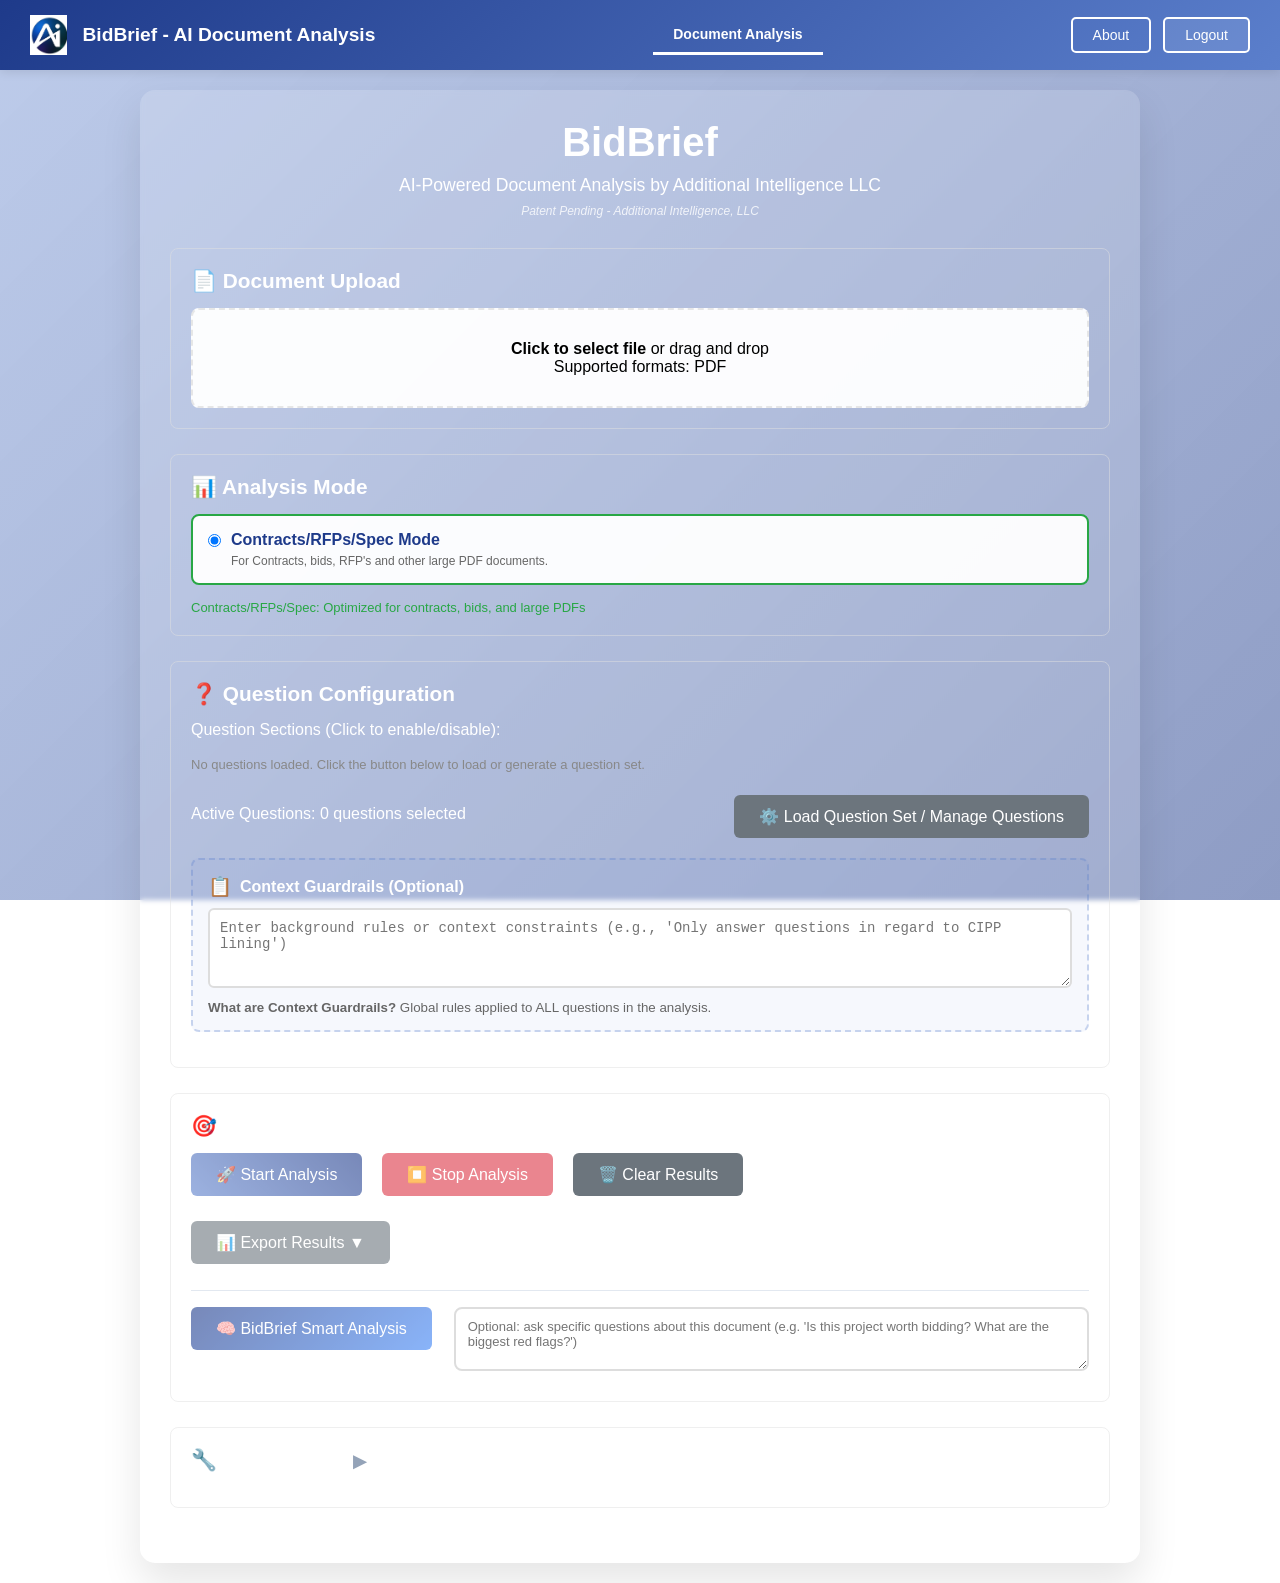
==== index.html @ d7977edf "fix: uniform question hub for all users + UX label fixes index.html:   - openQuestionSetHub(): remov" ====
<!DOCTYPE html>
<html lang="en">
<head>
    <meta charset="UTF-8">
    <meta name="viewport" content="width=device-width, initial-scale=1.0">
    <title>BidBrief - AI Document Analysis</title>
    <link rel="icon" type="image/png" href="/pics/AILLCfavicon.png">
    <script src="https://cdn.sheetjs.com/xlsx-0.20.1/package/dist/xlsx.full.min.js"></script>
    <style>
        * {
            margin: 0;
            padding: 0;
            box-sizing: border-box;
        }

        body {
            font-family: 'Segoe UI', Tahoma, Geneva, Verdana, sans-serif;
            min-height: 100vh;
            padding: 0;
            position: relative;
        }

        body::before {
            content: '';
            position: fixed;
            top: 0;
            left: 0;
            width: 100%;
            height: 100%;
            background-image: url('/pics/AILLCLogo.png');
            background-size: cover;
            background-position: center center;
            background-repeat: no-repeat;
            background-attachment: fixed;
            filter: brightness(0.75);
            z-index: -2;
        }

        body::after {
            content: '';
            position: fixed;
            top: 0;
            left: 0;
            width: 100%;
            height: 100%;
            background: linear-gradient(135deg, rgba(91, 127, 204, 0.4) 0%, rgba(30, 58, 138, 0.5) 100%);
            z-index: -1;
        }

        .container {
            background: rgba(255, 255, 255, 0.15);
            backdrop-filter: blur(2.5px);
            border-radius: 15px;
            box-shadow: 0 20px 40px rgba(0,0,0,0.1);
            padding: 30px;
            max-width: 1000px;
            width: calc(100% - 40px);
            min-height: 600px;
            margin: 20px auto;
        }

        .header {
            text-align: center;
            margin-bottom: 30px;
        }

        .header h1 {
            color: #ffffff;
            font-size: 2.5em;
            margin-bottom: 10px;
        }

        .header p {
            color: #ffffff;
            font-size: 1.1em;
        }

        .section {
            margin-bottom: 25px;
            padding: 20px;
            border: 1px solid rgba(224, 224, 224, 0.5);
            border-radius: 8px;
            background: transparent;
        }

        .section h3 {
            color: #ffffff;
            margin-bottom: 15px;
            font-size: 1.3em;
        }

        .form-group {
            margin-bottom: 15px;
        }

        label {
            display: block;
            margin-bottom: 5px;
            color: #ffffff;
            font-weight: 500;
        }

        input[type="text"], input[type="file"], textarea {
            width: 100%;
            padding: 12px;
            border: 2px solid #ddd;
            border-radius: 6px;
            font-size: 14px;
            transition: border-color 0.3s;
        }

        input[type="text"]:focus, textarea:focus {
            outline: none;
            border-color: #5B7FCC;
        }

        .file-upload {
            border: 2px dashed rgba(221, 221, 221, 0.7);
            border-radius: 8px;
            padding: 30px;
            text-align: center;
            cursor: pointer;
            transition: all 0.3s;
            background: rgba(255, 255, 255, 0.95);
            backdrop-filter: blur(5px);
        }

        .file-upload:hover {
            border-color: #5B7FCC;
            background: rgba(248, 249, 255, 0.95);
        }

        .btn {
            background: linear-gradient(45deg, #5B7FCC, #1E3A8A);
            color: white;
            border: none;
            padding: 12px 25px;
            border-radius: 6px;
            cursor: pointer;
            font-size: 16px;
            font-weight: 500;
            transition: all 0.3s;
            margin-right: 10px;
            margin-bottom: 10px;
        }

        .btn:hover {
            transform: translateY(-2px);
            box-shadow: 0 5px 15px rgba(102, 126, 234, 0.4);
        }

        .btn:disabled {
            opacity: 0.6;
            cursor: not-allowed;
            transform: none;
        }

        .btn-secondary {
            background: #6c757d;
        }

        .hub-option-btn {
            display: flex;
            align-items: flex-start;
            gap: 16px;
            width: 100%;
            background: rgba(255,255,255,0.95);
            border: 2px solid #e2e8f0;
            border-radius: 10px;
            padding: 18px 20px;
            cursor: pointer;
            text-align: left;
            transition: border-color 0.2s, box-shadow 0.2s;
        }
        .hub-option-btn:hover {
            border-color: #5B7FCC;
            box-shadow: 0 2px 8px rgba(91,127,204,0.2);
        }
        .hub-option-btn strong {
            display: block;
            font-size: 16px;
            color: #1E3A8A;
            margin-bottom: 4px;
        }
        .hub-option-btn p {
            margin: 0;
            font-size: 13px;
            color: #666;
        }

        .btn-danger {
            background: #dc3545;
        }

        .progress-container {
            margin-top: 20px;
            display: none;
        }

        .progress-bar {
            width: 100%;
            height: 20px;
            background: #e0e0e0;
            border-radius: 10px;
            overflow: hidden;
        }

        .progress-fill {
            height: 100%;
            background: linear-gradient(45deg, #5B7FCC, #1E3A8A);
            width: 0%;
            transition: width 0.3s;
        }

        .progress-text {
            text-align: center;
            margin-top: 10px;
            color: #ffffff;
        }

        .log-container {
            margin-top: 20px;
            max-height: 400px;
            overflow-y: auto;
            background: #f8f9fa;
            border: 1px solid #dee2e6;
            border-radius: 6px;
            padding: 15px;
            font-family: 'Courier New', monospace;
            font-size: 12px;
            display: none;
        }

        .log-entry {
            margin-bottom: 5px;
            padding: 2px 0;
            white-space: pre-wrap;
        }

        .log-info { color: #17a2b8; }
        .log-success { color: #28a745; }
        .log-warning { color: #ffc107; }
        .log-error { color: #dc3545; }

        .results-section {
            display: none;
            margin-top: 20px;
        }

        .question-sections {
            display: grid;
            grid-template-columns: repeat(auto-fit, minmax(300px, 1fr));
            gap: 10px;
            margin-top: 10px;
        }

        .question-section {
            border: 1px solid rgba(221, 221, 221, 0.6);
            border-radius: 6px;
            padding: 15px;
            background: rgba(255, 255, 255, 0.9);
            backdrop-filter: blur(5px);
            cursor: pointer;
            transition: all 0.3s;
        }

        .question-section:hover {
            border-color: #5B7FCC;
            background: rgba(255, 255, 255, 0.95);
        }

        .question-section.enabled {
            border-color: #28a745;
            background: rgba(248, 255, 248, 0.9);
        }

        .question-section.disabled {
            border-color: #dc3545;
            background: rgba(255, 248, 248, 0.9);
            opacity: 0.7;
        }

        .section-header {
            font-weight: bold;
            margin-bottom: 8px;
            display: flex;
            justify-content: space-between;
            align-items: center;
        }

        .section-count {
            font-size: 12px;
            color: #666;
            background: #f0f0f0;
            padding: 2px 8px;
            border-radius: 12px;
        }

        .mpt-navbar {
            background: linear-gradient(135deg, #1E3A8A, #5B7FCC);
            padding: 15px 30px;
            display: flex;
            align-items: center;
            justify-content: space-between;
            box-shadow: 0 2px 10px rgba(0, 0, 0, 0.1);
            position: sticky;
            top: 0;
            z-index: 1000;
            margin-bottom: 0;
        }

        .mpt-navbar .logo-container {
            display: flex;
            align-items: center;
            gap: 15px;
        }

        .mpt-navbar img {
            height: 40px;
            width: auto;
        }

        .mpt-navbar .app-title {
            color: white;
            font-size: 1.2rem;
            font-weight: 600;
        }

        .mpt-navbar .nav-buttons {
            display: flex;
            align-items: center;
            gap: 12px;
        }

        .mpt-navbar .nav-link {
            color: white;
            text-decoration: none;
            padding: 8px 20px;
            border: 2px solid white;
            border-radius: 5px;
            transition: all 0.3s;
            font-weight: 500;
            font-size: 14px;
        }

        .mpt-navbar .nav-link:hover {
            background-color: white;
            color: #1E3A8A;
        }

        .mpt-navbar .logout-link {
            background: rgba(255,255,255,0.1);
        }

        /* About Modal */
        .about-modal {
            display: none;
            position: fixed;
            z-index: 2000;
            left: 0;
            top: 0;
            width: 100%;
            height: 100%;
            background-color: rgba(0, 0, 0, 0.7);
            justify-content: center;
            align-items: center;
        }

        .about-modal-content {
            background: white;
            padding: 40px;
            border-radius: 15px;
            max-width: 600px;
            width: 90%;
            text-align: center;
            box-shadow: 0 20px 60px rgba(0,0,0,0.3);
        }

        .about-modal-content h2 {
            color: #1E3A8A;
            margin-bottom: 20px;
        }

        .about-modal-content p {
            color: #374151;
            line-height: 1.7;
            margin-bottom: 15px;
            font-size: 14px;
        }

        .about-modal-content .patent-info {
            font-size: 12px;
            color: #6b7280;
            margin: 20px 0;
            padding: 15px;
            background: #f3f4f6;
            border-radius: 8px;
            line-height: 1.6;
        }

        .about-modal-content a {
            color: #5B7FCC;
            text-decoration: none;
        }

        .about-modal-content a:hover {
            text-decoration: underline;
        }

        .about-modal-content .close-about {
            background: linear-gradient(135deg, #1E3A8A 0%, #5B7FCC 100%);
            color: white;
            border: none;
            padding: 12px 30px;
            border-radius: 8px;
            font-size: 14px;
            font-weight: 600;
            cursor: pointer;
            margin-top: 15px;
        }

        .about-modal-content .close-about:hover {
            transform: translateY(-2px);
            box-shadow: 0 5px 15px rgba(30, 58, 138, 0.3);
        }

        /* Main Navigation Tabs */
        .main-tabs {
            display: flex;
            gap: 0;
            margin-left: 30px;
        }
        .main-tab-btn {
            background: transparent;
            border: none;
            color: rgba(255,255,255,0.7);
            padding: 10px 20px;
            font-size: 14px;
            font-weight: 600;
            cursor: pointer;
            border-bottom: 3px solid transparent;
            transition: all 0.3s;
        }
        .main-tab-btn:hover {
            color: white;
            background: rgba(255,255,255,0.1);
        }
        .main-tab-btn.active {
            color: white;
            border-bottom-color: white;
        }
        .main-tab-content {
            display: none;
        }
        .main-tab-content.active {
            display: block;
        }

        /* CityScraper Styles */
        .cityscraper-header { text-align: center; margin-bottom: 2rem; }
        .cityscraper-header h2 { margin-bottom: 0.5rem; color: #fff; }
        .cityscraper-header .subtitle { color: rgba(255,255,255,0.8); }
        .cityscraper-input-section {
            display: flex;
            gap: 1rem;
            align-items: flex-end;
            flex-wrap: wrap;
            margin-bottom: 1rem;
            background: rgba(255,255,255,0.95);
            padding: 20px;
            border-radius: 8px;
        }
        .municipality-input, .table-mode-selector { flex: 1; min-width: 200px; }
        .municipality-input label, .table-mode-selector label { color: #1E3A8A; font-weight: 600; margin-bottom: 8px; }
        .municipality-input input, .table-mode-selector select {
            width: 100%;
            padding: 12px;
            border: 2px solid #ddd;
            border-radius: 6px;
            font-size: 14px;
        }
        .action-buttons { display: flex; gap: 10px; }
        .primary-btn {
            background: linear-gradient(45deg, #5B7FCC, #1E3A8A);
            color: white;
            border: none;
            padding: 12px 25px;
            border-radius: 6px;
            cursor: pointer;
            font-size: 16px;
            font-weight: 500;
        }
        .primary-btn:hover { transform: translateY(-2px); box-shadow: 0 5px 15px rgba(102, 126, 234, 0.4); }
        .primary-btn:disabled { opacity: 0.5; cursor: not-allowed; transform: none; }
        .danger-btn {
            background: linear-gradient(45deg, #dc2626, #991b1b);
            color: white;
            border: none;
            padding: 12px 25px;
            border-radius: 6px;
            cursor: pointer;
            font-size: 16px;
            font-weight: 500;
        }
        .danger-btn:disabled { opacity: 0.5; cursor: not-allowed; }
        .feedback { font-size: 12px; color: #666; margin-top: 5px; }
        .agent-activity-feed { margin-top: 1rem; }
        .agent-feed {
            max-height: 300px;
            overflow-y: auto;
            border: 1px solid #ddd;
            border-radius: 4px;
            padding: 0.5rem;
            background: white;
        }
        .agent-activity { display: flex; gap: 0.5rem; padding: 0.25rem; border-bottom: 1px solid #eee; font-size: 13px; }
        .agent-activity.completed { color: green; }
        .agent-activity.failed { color: red; }
        .agent-id { font-family: monospace; font-weight: bold; min-width: 50px; color: #1E3A8A; }
        .agent-name { color: #666; min-width: 100px; }
        .agent-status { flex: 1; }
        .debug-window { margin-top: 1rem; }
        .debug-window summary { cursor: pointer; color: #fff; font-weight: 600; padding: 10px; background: rgba(0,0,0,0.2); border-radius: 4px; }
        .debug-content {
            max-height: 200px;
            overflow-y: auto;
            font-family: monospace;
            font-size: 0.8rem;
            background: #1a1a2e;
            color: #0f0;
            padding: 0.5rem;
            border-radius: 0 0 4px 4px;
        }
        /* Live table styles */
        .pf-value { color: #333; }
        .pf-value.pending { color: #999; font-style: italic; }
        .pf-value.resolved { color: #1E3A8A; font-weight: 500; font-style: normal; }
        .live-row-pending td { color: #bbb; font-style: italic; }
        .live-row-found td { color: #333; font-style: normal; }
        .confidence-badge { display: inline-block; padding: 2px 8px; border-radius: 12px; font-size: 11px; font-weight: 600; text-transform: uppercase; }
        .confidence-high { background: #e8f5e9; color: #2e7d32; }
        .confidence-medium { background: #fff3e0; color: #ed6c02; }
        .confidence-low { background: #ffebee; color: #d32f2f; }
        .confidence-unknown { background: #f5f5f5; color: #999; }
        .progress-section {
            background: rgba(255,255,255,0.95);
            padding: 20px;
            border-radius: 8px;
            margin-bottom: 1rem;
        }
        .progress-section.hidden { display: none; }
        .progress-container { margin-bottom: 15px; }
        .progress-label { display: flex; justify-content: space-between; margin-bottom: 8px; color: #1E3A8A; font-weight: 600; }
        .progress-bar { height: 8px; background: #e5e7eb; border-radius: 4px; overflow: hidden; }
        .progress-fill { height: 100%; background: linear-gradient(45deg, #5B7FCC, #1E3A8A); transition: width 0.3s; }
        .results-section.hidden { display: none; }
        .results-section {
            background: rgba(255,255,255,0.95);
            padding: 20px;
            border-radius: 8px;
        }
        .results-tabs { display: flex; gap: 0.5rem; margin-bottom: 1rem; border-bottom: 2px solid #e5e7eb; padding-bottom: 0; }
        .results-tab {
            padding: 0.75rem 1.5rem;
            border: none;
            background: transparent;
            cursor: pointer;
            font-weight: 600;
            color: #6b7280;
            border-bottom: 3px solid transparent;
            margin-bottom: -2px;
        }
        .results-tab:hover { color: #1E3A8A; }
        .results-tab.active { color: #1E3A8A; border-bottom-color: #1E3A8A; }
        .results-content { display: none; }
        .results-content.active { display: block; }
        .analysis-actions { display: flex; gap: 0.5rem; margin-bottom: 1rem; flex-wrap: wrap; }
        .analysis-actions button {
            background: #f3f4f6;
            border: 1px solid #ddd;
            padding: 8px 16px;
            border-radius: 4px;
            cursor: pointer;
            font-size: 13px;
        }
        .analysis-actions button:hover { background: #e5e7eb; }
        .export-buttons { margin-top: 1rem; display: flex; gap: 0.5rem; padding-top: 1rem; border-top: 1px solid #eee; }
        .export-buttons button {
            background: linear-gradient(45deg, #5B7FCC, #1E3A8A);
            color: white;
            border: none;
            padding: 10px 20px;
            border-radius: 6px;
            cursor: pointer;
            font-weight: 500;
        }
        .export-buttons button:hover { transform: translateY(-1px); }
    </style>
</head>
<body>
    <nav class="mpt-navbar">
        <div class="logo-container">
            <img src="/pics/navbar.png" alt="BidBrief">
            <span class="app-title">BidBrief - AI Document Analysis</span>
        </div>
        <div class="main-tabs">
            <button class="main-tab-btn active" data-tab="analyzer" onclick="switchMainTab('analyzer')">Document Analysis</button>
            <button class="main-tab-btn" data-tab="cityscraper" id="cityscraperTabBtn" onclick="switchMainTab('cityscraper')" style="display: none;">CityScraper</button>
        </div>
        <div class="nav-buttons">
            <a href="#" class="nav-link" onclick="openAboutModal(); return false;">About</a>
            <a href="/auth/logout" class="nav-link logout-link">Logout</a>
        </div>
    </nav>

    <!-- Main Tab: Document Analysis -->
    <div id="analyzer-tab" class="main-tab-content active">
    <div class="container">
        <div class="header">
            <h1>BidBrief</h1>
            <p>AI-Powered Document Analysis by Additional Intelligence LLC</p>
            <p style="font-style: italic; font-size: 0.75em; color: rgba(255,255,255,0.8); margin-top: 8px;">Patent Pending - Additional Intelligence, LLC</p>
        </div>

        <!-- File Upload Section -->
        <div class="section">
            <h3>📄 Document Upload</h3>
            <div class="file-upload" id="fileUpload" onclick="document.getElementById('fileInput').click()">
                <input type="file" id="fileInput" style="display: none;" accept=".pdf">
                <p><strong>Click to select file</strong> or drag and drop</p>
                <p>Supported formats: PDF</p>
            </div>
            <div id="fileInfo" style="margin-top: 10px; display: none;">
                <p><strong>Selected file:</strong> <span id="fileName"></span></p>
                <p><strong>Size:</strong> <span id="fileSize"></span></p>
            </div>
        </div>

        <!-- Analysis Mode Selection (moved to top per user request) -->
        <div class="section">
            <h3>📊 Analysis Mode</h3>
            <div style="display: flex; gap: 15px; flex-wrap: wrap;">
                <label style="cursor: pointer; display: flex; align-items: flex-start; gap: 10px; padding: 15px; background: rgba(255,255,255,0.95); border-radius: 8px; border: 2px solid #28a745; flex: 1; min-width: 280px;" id="modeLabel_bid_spec">
                    <input type="radio" name="analysisMode" value="bid_spec" checked onchange="setAnalysisMode('bid_spec')" style="margin-top: 3px;">
                    <div>
                        <strong style="color: #1E3A8A;" id="bidSpecModeLabel">Contracts/RFPs/Spec Mode</strong>
                        <p style="color: #666; font-size: 12px; margin-top: 5px;" id="bidSpecModeDesc">For Contracts, bids, RFP's and other large PDF documents.</p>
                    </div>
                </label>
                <label style="cursor: pointer; display: flex; align-items: flex-start; gap: 10px; padding: 15px; background: rgba(255,255,255,0.95); border-radius: 8px; border: 2px solid #ddd; flex: 1; min-width: 280px; display: none;" id="modeLabel_bestprep">
                    <input type="radio" name="analysisMode" value="bestprep" onchange="setAnalysisMode('bestprep')" style="margin-top: 3px;">
                    <div>
                        <strong style="color: #1E3A8A;">BestPrep/TestPrep Mode <span style="background: #dc2626; color: white; font-size: 10px; padding: 2px 6px; border-radius: 4px; margin-left: 5px;">ADMIN</span></strong>
                        <p style="color: #666; font-size: 12px; margin-top: 5px;">Exhaustive answers, never discard info, with synthesis. Best for textbooks and study materials.</p>
                    </div>
                </label>
            </div>
            <p id="modeHint" style="margin-top: 10px; color: #28a745; font-size: 13px;">Contracts/RFPs/Spec: Optimized for contracts, bids, and large PDFs</p>
        </div>

        <!-- Question Configuration -->
        <div class="section">
            <h3>❓ Question Configuration</h3>
            <div class="form-group">
                <label>Question Sections (Click to enable/disable):</label>
                <div id="questionSections" class="question-sections"></div>
            </div>
            <div class="form-group" style="display: flex; justify-content: space-between; align-items: center;">
                <label>Active Questions: <span id="activeQuestionCount">0</span> questions selected</label>
                <button class="btn btn-secondary" id="questionSetBtn" onclick="openQuestionSetHub()" style="margin: 0;">⚙️ Load Question Set / Manage Questions</button>
            </div>

            <!-- Context Guardrails Input -->
            <div class="form-group" style="margin-top: 20px; padding: 15px; background: rgba(91, 127, 204, 0.05); border-radius: 8px; border: 2px dashed rgba(91, 127, 204, 0.3);">
                <label for="contextGuardrails" style="display: flex; align-items: center; gap: 8px; margin-bottom: 10px;">
                    <span style="font-size: 1.2em;">📋</span>
                    <strong>Context Guardrails (Optional)</strong>
                </label>
                <textarea
                    id="contextGuardrails"
                    placeholder="Enter background rules or context constraints (e.g., 'Only answer questions in regard to CIPP lining')"
                    style="width: 100%; min-height: 80px; padding: 10px; border: 2px solid #ddd; border-radius: 6px; font-size: 14px; resize: vertical;"
                ></textarea>
                <small style="color: #666; display: block; margin-top: 8px;">
                    <strong>What are Context Guardrails?</strong> Global rules applied to ALL questions in the analysis.
                </small>
            </div>
        </div>

        <!-- Advanced Analysis Options (Admin Only, Collapsed by Default) -->
        <div class="section" id="advancedOptionsSection" style="display: none;">
            <h3 onclick="toggleAdvancedOptions()" style="cursor: pointer; display: flex; align-items: center; justify-content: space-between;">
                <span>⚙️ Advanced Options <span id="adminBadge" style="background: #dc2626; color: white; font-size: 10px; padding: 2px 6px; border-radius: 4px; margin-left: 8px;">ADMIN</span></span>
                <span id="advancedToggleIcon" style="font-size: 1.2em; transition: transform 0.3s;">▶</span>
            </h3>
            <div id="advancedOptionsContent" style="display: none; background: rgba(255,255,255,0.95); padding: 15px; border-radius: 8px; border: 1px solid #ddd; margin-top: 10px;">
                <!-- Pipeline Mode Selection -->
                <div style="margin-bottom: 15px; padding-bottom: 15px; border-bottom: 1px solid #eee;">
                    <strong style="color: #1E3A8A; display: block; margin-bottom: 10px;">Analysis Pipeline Mode</strong>
                    <div style="display: flex; flex-direction: column; gap: 8px;">
                        <label style="cursor: pointer; display: flex; align-items: flex-start; gap: 10px; padding: 10px; background: #f0f4ff; border-radius: 6px; border: 2px solid #1E3A8A;">
                            <input type="radio" name="pipelineMode" value="classic" checked style="margin-top: 3px;">
                            <div>
                                <strong style="color: #1E3A8A;">Classic Mode (Recommended)</strong>
                                <p style="color: #666; font-size: 12px; margin: 3px 0 0 0;">
                                    Current exhaustive window-based processing. Analyzes all pages for all selected questions.
                                </p>
                            </div>
                        </label>
                        <label style="cursor: pointer; display: flex; align-items: flex-start; gap: 10px; padding: 10px; background: #f8fafc; border-radius: 6px; border: 1px solid #ddd;">
                            <input type="radio" name="pipelineMode" value="v2_pipeline" style="margin-top: 3px;">
                            <div>
                                <strong style="color: #1E3A8A;">v2 Multi-Pass Pipeline</strong>
                                <p style="color: #666; font-size: 12px; margin: 3px 0 0 0;">
                                    4-stage intelligent pipeline: Optimized Scan → Selective Exhaustive → Second Pass → Optional RAG.
                                    Better for large documents with clear structure (TOC, Index).
                                </p>
                            </div>
                        </label>
                    </div>
                </div>

                <!-- Optional Processing Passes -->
                <div style="display: flex; flex-direction: column; gap: 12px;">
                    <label style="cursor: pointer; display: flex; align-items: flex-start; gap: 10px;">
                        <input type="checkbox" id="recheckEmptyWindows" style="margin-top: 3px; width: 18px; height: 18px;">
                        <div>
                            <strong style="color: #1E3A8A;">Recheck Empty Windows</strong>
                            <p style="color: #666; font-size: 12px; margin: 5px 0 0 0;">
                                After first pass, retry extraction on any windows that found 0 answers.
                            </p>
                        </div>
                    </label>

                    <label style="cursor: pointer; display: flex; align-items: flex-start; gap: 10px;">
                        <input type="checkbox" id="enableSecondPass" style="margin-top: 3px; width: 18px; height: 18px;">
                        <div>
                            <strong style="color: #1E3A8A;">Enable Second Pass</strong>
                            <p style="color: #666; font-size: 12px; margin: 5px 0 0 0;">
                                After main analysis, retry questions with NO answers using enhanced creative prompts.
                            </p>
                        </div>
                    </label>

                    <label style="cursor: pointer; display: flex; align-items: flex-start; gap: 10px;">
                        <input type="checkbox" id="enableDeepRAG" style="margin-top: 3px; width: 18px; height: 18px;">

                        <div>
                            <strong style="color: #1E3A8A;">Enable Deep RAG (External Search)</strong>
                            <p style="color: #666; font-size: 12px; margin: 5px 0 0 0;">
                                Search external similar projects for remaining unanswered questions. Answers include disclaimers.
                            </p>
                        </div>
                    </label>
                </div>
            </div>
        </div>

        <!-- Analysis Controls -->
        <div class="section">
            <h3>🎯 Analysis Controls</h3>
            <div style="display: flex; flex-wrap: wrap; gap: 10px; margin-bottom: 15px;">
                <button class="btn" id="analyzeBtn" onclick="startAnalysis()" disabled>🚀 Start Analysis</button>
                <button class="btn btn-danger" id="stopBtn" onclick="stopAnalysis()" disabled>⏹️ Stop Analysis</button>
                <button class="btn btn-secondary" onclick="clearResults()">🗑️ Clear Results</button>
            </div>

            <div class="btn-group" style="display: inline-block; position: relative;">
                <button class="btn btn-secondary" onclick="showExportMenu()" id="exportBtn" disabled>📊 Export Results ▼</button>
                <div id="exportMenu" style="display: none; position: absolute; background: white; border: 2px solid #ddd; border-radius: 6px; box-shadow: 0 4px 12px rgba(0,0,0,0.15); z-index: 100; min-width: 280px; top: 100%; left: 0; margin-top: 5px;">
                    <button onclick="exportResults('excel-simple')" style="width: 100%; padding: 12px; border: none; background: white; text-align: left; cursor: pointer; border-bottom: 1px solid #eee;">✨ Excel Report Package</button>
                    <button onclick="exportResults('csv')" style="width: 100%; padding: 12px; border: none; background: white; text-align: left; cursor: pointer; border-bottom: 1px solid #eee;">📄 CSV (Simple)</button>
                    <button onclick="exportResults('html')" style="width: 100%; padding: 12px; border: none; background: white; text-align: left; cursor: pointer; border-bottom: 1px solid #eee;">🌐 HTML Report</button>
                    <button onclick="exportResults('json')" style="width: 100%; padding: 12px; border: none; background: white; text-align: left; cursor: pointer;">📋 JSON Data</button>
                </div>
            </div>

            <!-- Smart Analysis -->
            <div style="margin-top: 16px; border-top: 1px solid #e2e8f0; padding-top: 16px;">
                <div style="display: flex; align-items: flex-start; gap: 12px; flex-wrap: wrap;">
                    <button class="btn" id="smartAnalysisBtn" onclick="runSmartAnalysis()" disabled
                        style="background: linear-gradient(135deg, #1E3A8A 0%, #3B82F6 100%); white-space: nowrap; min-width: 200px;">
                        🧠 BidBrief Smart Analysis
                    </button>
                    <div style="flex: 1; min-width: 260px;">
                        <textarea id="smartAnalysisInput"
                            placeholder="Optional: ask specific questions about this document (e.g. 'Is this project worth bidding? What are the biggest red flags?')"
                            style="width: 100%; min-height: 64px; padding: 10px 12px; border: 2px solid #ddd; border-radius: 8px; font-size: 13px; resize: vertical; box-sizing: border-box; font-family: inherit; color: #222;"
                        ></textarea>
                    </div>
                </div>
                <div id="smartAnalysisStatus" style="margin-top: 6px; font-size: 13px; color: #666;"></div>
            </div>
        </div>

        <!-- Progress Section -->
        <div class="progress-container" id="progressContainer">
            <div class="progress-bar">
                <div class="progress-fill" id="progressFill"></div>
            </div>
            <div class="progress-text" id="progressText">Ready</div>
        </div>

        <!-- Smart Analysis Output -->
        <div id="smartAnalysisOutput" style="display: none; margin-top: 12px;"></div>

        <!-- Debug Tools (Collapsed by Default) -->
        <div class="section debug-section">
            <h3 class="debug-toggle" onclick="toggleDebugTools()" style="cursor: pointer; user-select: none;">
                🔧 Debug Tools <span id="debugToggleIcon" style="font-size: 0.8em; color: #94a3b8;">▶</span>
            </h3>
            <div id="debugToolsContent" style="display: none;">
                <div class="log-container" id="logContainer" style="display: block;">
                    <h4 style="color: #64748b; margin-bottom: 10px; font-size: 1em;">📋 Activity Log</h4>
                    <div id="logContent"></div>
                </div>
            </div>
        </div>

        <!-- Live Results Section -->
        <div class="results-section" id="resultsSection">
            <h3>📋 Live Analysis Summary</h3>
            <div id="liveResults" style="background: white; padding: 20px; border-radius: 8px; margin-bottom: 20px; display: none;">
                <h4 style="color: #1E3A8A; margin-bottom: 15px;">Running Analysis Summary</h4>
                <div id="liveResultsContent"></div>
            </div>
            <div id="resultsContent"></div>
        </div>
    </div>
    </div><!-- End analyzer-tab -->

    <!-- Main Tab: CityScraper (Admin Only) -->
    <div id="cityscraper-tab" class="main-tab-content" style="display: none;">
        <div class="container">
            <!-- Header -->
            <div class="cityscraper-header">
                <h2>CityScraper - Municipal Research</h2>
                <p class="subtitle">AI-powered municipal infrastructure and bid research</p>
            </div>

            <!-- Input Section -->
            <div class="cityscraper-input-section">
                <div class="municipality-input">
                    <label>Municipality</label>
                    <input type="text" id="cs-municipality" placeholder="e.g., Springfield, IL">
                    <div id="cs-normalization-feedback" class="feedback"></div>
                </div>
                <div class="table-mode-selector">
                    <label>Research Mode</label>
                    <select id="cs-table-mode">
                        <option value="systems_info">Municipal Systems Information</option>
                        <option value="public_bids">Municipal Public Bids</option>
                        <option value="both">Both Tables</option>
                    </select>
                </div>
                <div class="action-buttons">
                    <button id="cs-start-research" class="primary-btn">Start Research</button>
                    <button id="cs-stop-research" class="danger-btn" disabled>Stop</button>
                </div>
            </div>

            <!-- Progress Section -->
            <div id="cs-progress-section" class="progress-section hidden">
                <div class="progress-container">
                    <div class="progress-label">
                        <span id="cs-progress-phase">Initializing...</span>
                        <span id="cs-progress-percent">0%</span>
                    </div>
                    <div class="progress-bar">
                        <div id="cs-progress-fill" class="progress-fill" style="width: 0%"></div>
                    </div>
                </div>
                <div class="agent-activity-feed">
                    <h4 style="color: #1E3A8A; margin-bottom: 10px;">Agent Activity</h4>
                    <div id="cs-agent-feed" class="agent-feed"></div>
                </div>
                <details class="debug-window">
                    <summary>Debug Log</summary>
                    <div id="cs-debug-log" class="debug-content"></div>
                </details>

                <!-- Live Data Table -->
                <div id="cs-live-table-section" class="hidden" style="margin-top: 20px;">
                    <!-- Preflight Info Panel -->
                    <div id="cs-preflight-panel" style="background: white; padding: 15px; border-radius: 8px; margin-bottom: 15px; border: 1px solid #e0e0e0;">
                        <h4 style="color: #1E3A8A; margin: 0 0 12px 0; border-bottom: 2px solid #5B7FCC; padding-bottom: 8px;">
                            Pre-Flight Validation
                            <span id="cs-preflight-status" style="float: right; font-size: 13px; padding: 2px 10px; border-radius: 12px; background: #e0e0e0; color: #666;">Pending</span>
                        </h4>
                        <div id="cs-preflight-grid" style="display: grid; grid-template-columns: 1fr 1fr; gap: 10px; font-size: 13px;">
                            <div class="pf-field"><strong>Municipality:</strong> <span id="pf-municipality" class="pf-value pending">Resolving...</span></div>
                            <div class="pf-field"><strong>County:</strong> <span id="pf-county" class="pf-value pending">&mdash;</span></div>
                            <div class="pf-field"><strong>Region:</strong> <span id="pf-region" class="pf-value pending">&mdash;</span></div>
                            <div class="pf-field"><strong>Sanitary Sewer Owner:</strong> <span id="pf-sanitary-owner" class="pf-value pending">&mdash;</span></div>
                            <div class="pf-field"><strong>Storm Sewer Owner:</strong> <span id="pf-storm-owner" class="pf-value pending">&mdash;</span></div>
                            <div class="pf-field"><strong>Official Website:</strong> <span id="pf-official-url" class="pf-value pending">&mdash;</span></div>
                            <div class="pf-field"><strong>Sources Found:</strong> <span id="pf-sources-count" class="pf-value pending">&mdash;</span></div>
                            <div class="pf-field"><strong>Readiness:</strong> <span id="pf-readiness" class="pf-value pending">&mdash;</span></div>
                        </div>
                    </div>

                    <!-- Live System Info Table -->
                    <div style="background: white; padding: 15px; border-radius: 8px; border: 1px solid #e0e0e0;">
                        <h4 style="color: #1E3A8A; margin: 0 0 12px 0; border-bottom: 2px solid #5B7FCC; padding-bottom: 8px;">
                            Extracted Data
                            <span id="cs-live-field-count" style="float: right; font-size: 13px; color: #666;">0 / 9 fields</span>
                        </h4>
                        <div style="overflow-x: auto;">
                            <table id="cs-live-data-table" style="width: 100%; border-collapse: collapse; font-size: 13px;">
                                <thead>
                                    <tr style="background: linear-gradient(135deg, #1E3A8A, #5B7FCC); color: white;">
                                        <th style="padding: 10px; text-align: left; border: 1px solid #ddd; width: 180px;">Field</th>
                                        <th style="padding: 10px; text-align: left; border: 1px solid #ddd;">Value</th>
                                        <th style="padding: 10px; text-align: center; border: 1px solid #ddd; width: 90px;">Confidence</th>
                                        <th style="padding: 10px; text-align: left; border: 1px solid #ddd; width: 120px;">Source</th>
                                    </tr>
                                </thead>
                                <tbody id="cs-live-data-body">
                                </tbody>
                            </table>
                        </div>
                    </div>
                </div>
            </div>

            <!-- Results Section -->
            <div id="cs-results-section" class="results-section hidden">
                <div class="results-tabs">
                    <button class="results-tab active" data-results="table" onclick="switchCSResultsTab('table')">Data Table</button>
                    <button class="results-tab" data-results="sources" onclick="switchCSResultsTab('sources')">Sources</button>
                    <button class="results-tab" data-results="analysis" onclick="switchCSResultsTab('analysis')">Analysis</button>
                    <button class="results-tab" data-results="downloads" onclick="switchCSResultsTab('downloads')">Downloads</button>
                </div>
                <div id="cs-results-table" class="results-content active"></div>
                <div id="cs-results-sources" class="results-content"></div>
                <div id="cs-results-analysis" class="results-content">
                    <div class="analysis-actions">
                        <button id="cs-gen-summary">Generate Summary</button>
                        <button id="cs-gen-brainstorm">Brainstorm Opportunities</button>
                        <button id="cs-gen-research">Deep Research</button>
                    </div>
                    <div id="cs-analysis-output"></div>
                </div>
                <div id="cs-results-downloads" class="results-content"></div>
                <div class="export-buttons">
                    <button id="cs-export-excel">Export Excel</button>
                    <button id="cs-export-markdown">Export Markdown</button>
                </div>
            </div>
        </div>
    </div><!-- End cityscraper-tab -->

    <script>
// ============================================================================
// CIPP ANALYZER - CLEAN REBUILD FOR HOTDOG AI
// ============================================================================

// Global State
let currentFile = null;
let currentSessionId = null;
let currentAnalysisResult = null;
let currentKeyRequirements = null;  // Store key document details from analysis
let currentOptimizedScanData = null;  // Store optimized scan data from V2 pipeline
let currentUnansweredPassData = null;  // Store unanswered pass data from V2 pipeline
let currentRagData = null;  // Store RAG data from V2 pipeline
let activeEventSource = null;  // LEGACY: Kept for backward compatibility
let pollingInterval = null;  // NEW: Polling interval
let lastEventIndex = 0;  // NEW: Track which events we've already processed
let questionConfig = { sections: [], totalQuestions: 0 };
let liveAnswers = {}; // Store answers as they come in: { question_id: { question, answer, pages } }
let currentAnalysisMode = 'bid_spec';  // NEW: Analysis mode (bid_spec or bestprep)

// NEW: Unitary Table State
let allQuestions = {};  // { question_id: { section_name, question_text, status, answer, pages, footnote } }
let allFootnotes = [];  // Array of unique footnotes

// NEW: Question selection state for multi-pass processing
let selectedQuestionsForProcessing = new Set();  // User-selected for additional processing

// ============================================================================
// ANALYSIS MODE SELECTION
// ============================================================================

function setAnalysisMode(mode) {
    currentAnalysisMode = mode;
    Logger.info(`Analysis mode set to: ${mode}`);

    // Update UI styling
    const bidSpecLabel = document.getElementById('modeLabel_bid_spec');
    const bestprepLabel = document.getElementById('modeLabel_bestprep');
    const modeHint = document.getElementById('modeHint');

    if (mode === 'bestprep') {
        bidSpecLabel.style.borderColor = '#ddd';
        bestprepLabel.style.borderColor = '#28a745';
        modeHint.textContent = 'BestPrep: Every answer fragment preserved, synthesis at end';
        modeHint.style.color = '#22c55e';
    } else {
        bidSpecLabel.style.borderColor = '#28a745';
        bestprepLabel.style.borderColor = '#ddd';
        modeHint.textContent = isUserAdmin ? 'Bid/Spec: Smart deduplication, optimized for specs' : 'Contracts/RFPs/Spec: Optimized for contracts, bids, and large PDFs';
        modeHint.style.color = '#28a745';
    }
}

// ============================================================================
// LOGGER - Simple, Working
// ============================================================================

class Logger {
    static log(message, type = 'info') {
        const timestamp = new Date().toLocaleTimeString();
        const logContainer = document.getElementById('logContent');
        const entry = document.createElement('div');
        entry.className = `log-entry log-${type}`;
        entry.textContent = `[${timestamp}] ${message}`;
        logContainer.appendChild(entry);
        logContainer.scrollTop = logContainer.scrollHeight;
    }

    static info(msg) { this.log(msg, 'info'); }
    static success(msg) { this.log(msg, 'success'); }
    static error(msg) { this.log(msg, 'error'); }
    static warning(msg) { this.log(msg, 'warning'); }
}

// ============================================================================
// PROGRESS TRACKER
// ============================================================================

class ProgressTracker {
    static show() {
        document.getElementById('progressContainer').style.display = 'block';
    }

    static hide() {
        document.getElementById('progressContainer').style.display = 'none';
    }

    static update(percentage, text) {
        document.getElementById('progressFill').style.width = `${percentage}%`;
        document.getElementById('progressText').textContent = text;
    }
}

// ============================================================================
// UI UTILITIES
// ============================================================================

function toggleDebugTools() {
    const content = document.getElementById('debugToolsContent');
    const icon = document.getElementById('debugToggleIcon');

    if (content.style.display === 'none') {
        content.style.display = 'block';
        icon.textContent = '▼';
    } else {
        content.style.display = 'none';
        icon.textContent = '▶';
    }
}

// ============================================================================
// POLLING - Event Streaming (Replaces SSE)
// ============================================================================

function startPolling(sessionId) {
    // Stop any existing polling first (prevents multiple intervals)
    stopPolling();

    Logger.info(`📡 Starting event polling for session: ${sessionId}`);
    lastEventIndex = 0;  // Reset event counter

    // Poll immediately, then every 1 second
    pollForEvents();
    pollingInterval = setInterval(pollForEvents, 1000);
}

function stopPolling() {
    if (pollingInterval) {
        clearInterval(pollingInterval);
        pollingInterval = null;
        Logger.info('📡 Stopped event polling');
    }
}

async function pollForEvents() {
    if (!currentSessionId) return;

    try {
        const resp = await fetch(`/api/events/${currentSessionId}?last_index=${lastEventIndex}`);
        const data = await resp.json();

        if (!data.success) {
            Logger.error('Polling failed: ' + (data.error || 'Unknown error'));
            return;
        }

        // Process new events
        if (data.events && data.events.length > 0) {
            console.log(`[POLLING] Received ${data.events.length} new events (total: ${data.total_events})`);
            data.events.forEach(event => handleEvent(event));
        }

        // Update last index
        lastEventIndex = data.last_index;

    } catch (error) {
        console.error('[POLLING] Error:', error);
        // Don't spam the log - polling will retry in 1 second
    }
}

function handleEvent(data) {
    // This function processes a single event (same logic as SSE onmessage)
    try {
        console.log('[EVENT] Processing:', data.event, data);

        // Route events to Logger with DETAILED logging
        if (data.event === 'connected') {
            Logger.success('✅ Progress stream connected');
            ProgressTracker.update(5, 'Connected to server');
        }
        else if (data.event === 'diagnostic_test') {
            Logger.info(`🔬 DIAGNOSTIC: Received test event`);
        }
        else if (data.event === 'analysis_started') {
            Logger.info(`🔥 HOTDOG AI analysis started for: ${data.document || 'document'}`);
            ProgressTracker.update(10, 'Analysis starting...');
        }
        else if (data.event === 'layer_0_start') {
            Logger.info(`📊 Layer 0: ${data.layer} - Starting PDF extraction...`);
            ProgressTracker.update(12, 'Reading PDF...');
        }
        else if (data.event === 'document_ingested') {
            Logger.success(`📄 Document ingested: ${data.total_pages} pages extracted`);
            Logger.info(`   ↳ Created ${data.window_count} windows (${data.window_size} pages each)`);
            ProgressTracker.update(20, `Extracted ${data.total_pages} pages`);
        }
        else if (data.event === 'layer_1_start') {
            Logger.info(`📊 Layer 1: ${data.layer} - Loading question configuration...`);
            ProgressTracker.update(22, 'Loading questions...');
        }
        else if (data.event === 'config_loaded') {
            Logger.success(`⚙️ Configuration loaded: ${data.total_questions} questions in ${data.section_count} sections`);
            if (data.sections) {
                Logger.info(`   ↳ Sections: ${data.sections.join(', ')}`);
            }
            ProgressTracker.update(25, `Loaded ${data.total_questions} questions`);
        }
        else if (data.event === 'layer_2_start') {
            Logger.info(`📊 Layer 2: ${data.layer} - Generating AI expert personas...`);
            ProgressTracker.update(27, 'Creating AI experts...');
        }
        else if (data.event === 'expert_generated') {
            Logger.info(`🤖 AI Expert created: ${data.expert_name}`);
            if (data.section) {
                Logger.info(`   ↳ Specialization: ${data.section}`);
            }
            ProgressTracker.update(30, `Generating experts...`);
        }
        else if (data.event === 'processing_start') {
            Logger.success(`🚀 Multi-expert processing started: ${data.total_windows} windows to analyze`);
            ProgressTracker.update(35, 'Starting window processing...');
        }
        else if (data.event === 'window_processing') {
            Logger.info(`🔍 Window ${data.window_num}/${data.total_windows}: Analyzing pages ${data.pages}`);
            const progress = 40 + ((data.window_num / data.total_windows) * 45);
            ProgressTracker.update(progress, `Window ${data.window_num}/${data.total_windows}`);
        }
        else if (data.event === 'experts_dispatched') {
            Logger.info(`   ↳ Dispatched ${data.expert_count} experts for ${data.question_count} questions`);
        }
        else if (data.event === 'experts_complete') {
            Logger.success(`   ↳ Experts returned ${data.answers_returned} answers`);
            Logger.info(`   ↳ Tokens used: ${data.tokens_used} | Cost: $${data.cost || '0.00'}`);
        }
        else if (data.event === 'window_complete') {
            const procTime = data.processing_time ? data.processing_time.toFixed(1) : '?';
            Logger.success(`✅ Window ${data.window_num || '?'} complete: ${data.answers_found || 0} answers found in ${procTime}s`);
            if (data.unitary_log) {
                Logger.info(`   ↳ ${data.unitary_log}`);
            }

            // NEW: Update unitary table with new answers (include stage for v2 pipeline)
            if (data.new_answers && data.new_answers.length > 0) {
                const stage = data.stage || 'classic';
                updateUnitaryTableWithNewAnswers(data.new_answers, stage);
            }
        }
        else if (data.event === 'progress_milestone') {
            Logger.info(`📊 Milestone: ${data.progress_summary}`);
        }
        else if (data.event === 'layer_6_start') {
            Logger.info(`📊 Layer 6: ${data.layer} - Compiling final output...`);
            ProgressTracker.update(90, 'Compiling results...');
        }
        else if (data.event === 'layer_6_complete') {
            Logger.success(`✅ Output compiled: ${data.questions_answered} questions answered`);
            ProgressTracker.update(90, 'Output compiled...');
        }
        else if (data.event === 'layer_7_start') {
            Logger.info(`📊 Layer 7: ${data.layer} - Synthesizing ${data.questions_to_synthesize} answers...`);
            ProgressTracker.update(92, 'Synthesizing answers...');
        }
        else if (data.event === 'layer_7_complete') {
            Logger.success(`✅ Synthesis complete: ${data.synthesized_count} answers synthesized`);
            ProgressTracker.update(95, 'Synthesis complete...');
        }
        // V2 Pipeline Lifecycle Events
        else if (data.event === 'pipeline_start') {
            Logger.info(`🚀 ${data.pipeline || 'HOTDOG7ATE'} Pipeline started`);
            if (data.stages) {
                Logger.info(`   ↳ Stages: ${data.stages.join(' → ')}`);
            }
            ProgressTracker.update(20, `Starting ${data.pipeline || 'HOTDOG7ATE'} Pipeline...`);
        }
        else if (data.event === 'pipeline_complete') {
            Logger.success(`✅ Pipeline complete!`);
            if (data.summary) {
                Logger.info(`   ↳ Stages completed: ${data.summary.stages_completed?.length || 0}`);
                Logger.info(`   ↳ Questions answered: ${data.summary.answered_questions || 0}/${data.summary.total_questions || 0}`);
            }
        }
        // Pre-scan Events (Document Navigator)
        else if (data.event === 'prescan_start') {
            Logger.info(`🗺️ Document Navigator analyzing structure...`);
            Logger.info(`   ↳ Pages: ${data.total_pages || 0}, Questions: ${data.total_questions || 0}, Experts: ${data.total_experts || 0}`);
            ProgressTracker.update(22, 'Analyzing document structure (TOC, index, headers)...');
        }
        else if (data.event === 'prescan_complete') {
            Logger.success(`✅ Document structure analyzed`);
            Logger.info(`   ↳ TOC: ${data.has_toc ? 'Found' : 'Not found'}, Index: ${data.has_index ? 'Found' : 'Not found'}`);
            if (data.expert_assignments && data.expert_assignments.length > 0) {
                data.expert_assignments.forEach(a => {
                    Logger.info(`   ↳ ${a.expert}: ${a.total_pages} pages targeted`);
                });
            }
            if (data.estimated_reduction) {
                Logger.info(`   ↳ Estimated scan reduction: ${data.estimated_reduction}`);
            }
            // Store optimized scan data for display in modal and export
            currentOptimizedScanData = {
                structure: {
                    has_toc: data.has_toc,
                    has_index: data.has_index,
                    has_appendix: data.has_appendix,
                    toc_entries_count: data.toc_entries,
                    index_terms_count: data.index_terms
                },
                expert_assignments: data.expert_assignments || [],
                all_keywords_by_section: data.all_keywords_by_section || {},
                estimated_reduction: data.estimated_reduction,
                unassigned_questions: data.unassigned_questions || []
            };
            ProgressTracker.update(25, 'Document structure mapped...');
        }
        // V2 Stage 1: Quick-Scan
        else if (data.event === 'stage_1_start' || (data.event === 'stage_start' && data.stage === 'optimized_scan')) {
            Logger.info(`🔍 Stage 1: Comprehensive Quick-Scan starting...`);
            Logger.info(`   ↳ ${data.questions_count || 0} questions to analyze`);
            ProgressTracker.update(28, 'Optimized Scan: Targeted extraction...');
        }
        else if (data.event === 'stage_1_complete' || (data.event === 'stage_complete' && data.stage === 'optimized_scan')) {
            Logger.success(`✅ Optimized Scan complete: ${data.high_confidence_count || data.answers_found || 0} high-confidence answers`);
            if (data.questions_for_exhaustive !== undefined) {
                Logger.info(`   ↳ ${data.questions_for_exhaustive} questions need exhaustive pass`);
            }
            ProgressTracker.update(40, 'Optimized Scan complete...');
        }
        // V2 Stage 2: Exhaustive Pass
        else if (data.event === 'stage_2_start' || (data.event === 'stage_start' && data.stage === 'exhaustive')) {
            Logger.info(`🔄 Exhaustive Analysis starting...`);
            Logger.info(`   ↳ ${data.questions_count || 0} questions, ${data.windows_count || 0} windows`);
            ProgressTracker.update(42, `Exhaustive: 0/${data.windows_count || 0} windows...`);
        }
        else if (data.event === 'stage_2_progress') {
            const pct = 42 + Math.round(((data.window || 0) / (data.total_windows || 1)) * 25);
            ProgressTracker.update(pct, `Exhaustive: Window ${data.window}/${data.total_windows} (${data.answers_so_far || 0} answers)...`);
        }
        else if (data.event === 'stage_2_complete' || (data.event === 'stage_complete' && data.stage === 'exhaustive')) {
            Logger.success(`✅ Exhaustive analysis complete: ${data.answers_found || 0} answers`);
            ProgressTracker.update(70, 'Exhaustive pass complete...');
        }
        // V2 Stage 3: Second Pass (Unanswered Only)
        else if (data.event === 'stage_3_start' || data.event === 'second_pass_start' || (data.event === 'stage_start' && data.stage === 'second_pass')) {
            Logger.info(`🔍 Second Pass: Enhanced scrutiny for unanswered...`);
            Logger.info(`   ↳ Targeting ${data.unanswered_count || 0} unanswered questions`);
            ProgressTracker.update(72, 'Second pass: Enhanced scrutiny...');
        }
        else if (data.event === 'stage_3_complete' || data.event === 'second_pass_complete' || (data.event === 'stage_complete' && data.stage === 'second_pass')) {
            Logger.success(`✅ Second pass complete: ${data.answers_found || 0} new answers`);
            if (data.still_unanswered > 0) {
                Logger.warn(`   ↳ Still unanswered: ${data.still_unanswered}`);
            }
            ProgressTracker.update(85, 'Second pass complete...');
        }
        // V2 Stage 4: Deep RAG
        else if (data.event === 'stage_4_start' || (data.event === 'stage_start' && data.stage === 'deep_rag')) {
            Logger.info(`🌐 Deep RAG: External search via TAVILY...`);
            Logger.info(`   ↳ Searching for ${data.questions_count || 0} questions`);
            ProgressTracker.update(87, 'Deep RAG: Searching external sources...');
        }
        else if (data.event === 'stage_4_complete' || (data.event === 'stage_complete' && data.stage === 'deep_rag')) {
            Logger.success(`✅ Deep RAG complete: ${data.answers_found || 0} external answers`);
            if (data.disclaimer) {
                Logger.warn(`   ↳ ${data.disclaimer}`);
            }
            ProgressTracker.update(92, 'Deep RAG complete...');
        }
        // Stage Pause Event (Interactive Pipeline)
        else if (data.event === 'stage_pause') {
            Logger.info(`⏸️ Pausing for user review: ${data.stage_name || 'Stage complete'}`);
            // Show pause modal for user interaction
            if (typeof showStagePauseModal === 'function') {
                showStagePauseModal(data);
            }
        }
        else if (data.event === 'recheck_start') {
            Logger.info(`🔄 Rechecking ${data.empty_window_count} empty windows...`);
            ProgressTracker.update(80, 'Rechecking empty windows...');
        }
        else if (data.event === 'recheck_complete') {
            Logger.success(`✅ Recheck complete: ${data.total_new_answers} additional answers from ${data.windows_rechecked} windows`);
            ProgressTracker.update(85, 'Recheck complete...');
        }
        // Key Document Details Events
        else if (data.event === 'key_requirements_start') {
            Logger.info(`🔑 Extracting Key Document Details...`);
            ProgressTracker.update(18, 'Extracting key document details...');
        }
        else if (data.event === 'key_requirements_complete') {
            Logger.success(`✅ Key Document Details extracted: ${data.count} items`);
            // Store key details for later use in modals
            if (data.requirements) {
                currentKeyRequirements = data.requirements;
            }
            ProgressTracker.update(20, 'Key document details extracted...');
        }
        else if (data.event === 'key_requirements_failed') {
            Logger.warning(`⚠️ Key document details extraction failed: ${data.error}`);
        }
        else if (data.event === 'results_ready') {
            // Store the complete result from polling (no need for separate fetch)
            // CRITICAL: Store just the result object, not the whole event wrapper
            currentAnalysisResult = data.result;
            // Also extract key requirements from result if available
            if (data.result && data.result.key_requirements) {
                currentKeyRequirements = data.result.key_requirements;
            }
            // Extract optimized scan data for V2 pipeline if available
            if (data.result && data.result.optimized_scan_data) {
                currentOptimizedScanData = data.result.optimized_scan_data;
                Logger.info(`📊 Quick scan data received (V2 pipeline)`);
            }
            Logger.info(`✅ Results received via polling (${data.result.sections?.length || 0} sections)`);
        }
        else if (data.event === 'analysis_complete' || data.event === 'done') {
            Logger.success(`🎉 HOTDOG AI analysis complete!`);
            if (data.statistics) {
                Logger.info(`   ↳ Questions answered: ${data.statistics.questions_answered}`);
                Logger.info(`   ↳ Processing time: ${data.statistics.processing_time}s`);
                Logger.info(`   ↳ Total cost: ${data.statistics.estimated_cost || 'N/A'}`);
            }
            ProgressTracker.update(100, 'Displaying results...');
            stopPolling();

            // Use result from polling instead of fetching
            if (currentAnalysisResult && currentAnalysisResult.sections) {
                displayResults(currentAnalysisResult);

                // CRITICAL: Update UI button states (fetchResults does this, but displayResults doesn't)
                // Without this, Stop button stays enabled and Export button stays disabled
                document.getElementById('exportBtn').disabled = false;
                document.getElementById('smartAnalysisBtn').disabled = false;
                document.getElementById('analyzeBtn').disabled = false;
                document.getElementById('stopBtn').disabled = true;
                ProgressTracker.hide();

                Logger.success('✅ Results displayed and UI updated');
            } else {
                // Fallback: fetch if results weren't in polling events
                fetchResults();
            }
        }
        else if (data.event === 'analysis_failed' || data.event === 'error') {
            const errorMsg = data.error || data.error_type || 'Unknown error';

            if (errorMsg === 'Analysis stopped by user') {
                Logger.warning(`⏹️ Analysis stopped by user`);
                Logger.info('📊 Fetching partial results...');
                stopPolling();
                fetchResults();
            } else {
                Logger.error(`❌ Analysis failed: ${errorMsg}`);
                stopPolling();
                throw new Error(errorMsg);
            }
        }
        else {
            // Log unknown events for debugging
            Logger.warning(`⚠️ Unknown event: ${data.event}`);
            console.log('Unknown event data:', data);
        }

    } catch (err) {
        Logger.error('Failed to process event: ' + err.message);
        console.error('Event processing error:', err, data);
    }
}

// ============================================================================
// FILE UPLOAD HANDLING
// ============================================================================

function handleFileSelect(event) {
    const file = event.target.files[0];
    if (!file) return;

    currentFile = file;

    document.getElementById('fileName').textContent = file.name;
    document.getElementById('fileSize').textContent = formatFileSize(file.size);
    document.getElementById('fileInfo').style.display = 'block';
    document.getElementById('analyzeBtn').disabled = false;

    Logger.info(`📄 PDF file selected: ${file.name} (${formatFileSize(file.size)})`);
}

function formatFileSize(bytes) {
    if (bytes < 1024) return bytes + ' B';
    if (bytes < 1024 * 1024) return (bytes / 1024).toFixed(2) + ' KB';
    return (bytes / (1024 * 1024)).toFixed(2) + ' MB';
}

// ============================================================================
// QUESTION CONFIGURATION LOADING
// ============================================================================

async function loadQuestionConfig() {
    try {
        const resp = await fetch('/api/config/questions');
        const data = await resp.json();

        if (!data.success) {
            throw new Error(data.error || 'Failed to load questions');
        }

        questionConfig = data.config;

        // Initialize 'enabled' field for all sections (default to true)
        questionConfig.sections.forEach(section => {
            if (section.enabled === undefined) {
                section.enabled = true;
            }
        });

        displayQuestionSections();
        updateActiveQuestionCount();

        Logger.success(`✅ Loaded ${questionConfig.totalQuestions} questions in ${questionConfig.sections.length} sections`);

    } catch (error) {
        Logger.error('Failed to load question configuration: ' + error.message);
    }
}

function displayQuestionSections() {
    const container = document.getElementById('questionSections');
    if (!questionConfig.sections || questionConfig.sections.length === 0) {
        container.innerHTML = '<p style="color: #888; font-size: 13px; margin: 8px 0;">No questions loaded. Click the button below to load or generate a question set.</p>';
        return;
    }
    container.innerHTML = questionConfig.sections.map(section => `
        <div class="question-section ${section.enabled ? 'enabled' : 'disabled'}"
             onclick="toggleSection('${section.section_id}')">
            <div class="section-header">
                <span>${section.section_name}</span>
                <span class="section-count">${section.questions.length}</span>
            </div>
        </div>
    `).join('');
}

function toggleSection(sectionId) {
    const section = questionConfig.sections.find(s => s.section_id === sectionId);
    if (section) {
        section.enabled = !section.enabled;
        displayQuestionSections();
        updateActiveQuestionCount();
    }
}

function updateActiveQuestionCount() {
    const count = questionConfig.sections
        .filter(s => s.enabled)
        .reduce((sum, s) => sum + s.questions.length, 0);

    document.getElementById('activeQuestionCount').textContent = count;
}

// ============================================================================
// ANALYSIS - Main Flow (CLEAN, SIMPLE SSE)
// ============================================================================

async function startAnalysis() {
    if (!currentFile) {
        Logger.error('Please upload a PDF file first');
        alert('Please upload a PDF file first');
        return;
    }

    try {
        Logger.info('🔥 Starting HOTDOG AI analysis...');

        const contextGuardrails = document.getElementById('contextGuardrails').value.trim();
        if (contextGuardrails) {
            Logger.info(`📋 Context Guardrails: ${contextGuardrails}`);
        }

        // Reset live answers
        liveAnswers = {};

        // Hide live summary
        document.getElementById('liveResults').style.display = 'none';

        // Disable/enable buttons
        document.getElementById('analyzeBtn').disabled = true;
        document.getElementById('stopBtn').disabled = false;

        // Show progress
        ProgressTracker.show();
        ProgressTracker.update(10, 'Uploading document...');

        // STEP 1: Upload PDF
        const formData = new FormData();
        formData.append('file', currentFile);

        const uploadResp = await fetch('/api/upload', {
            method: 'POST',
            body: formData
        });

        if (!uploadResp.ok) {
            throw new Error('File upload failed');
        }

        const uploadData = await uploadResp.json();
        const uploadId = uploadData.upload_id;
        const pdfFilename = uploadData.filename || currentFile.name;

        Logger.success(`✅ File uploaded: ${pdfFilename} (upload id: ${uploadId})`);
        ProgressTracker.update(20, 'Connecting to HOTDOG AI...');

        // STEP 2: Get enabled section IDs
        const enabledSectionIds = questionConfig.sections
            .filter(s => s.enabled)
            .map(s => s.section_id);

        Logger.info(`📊 Analyzing ${enabledSectionIds.length} enabled sections`);

        // STEP 3: Start analysis (returns immediately - runs in background)
        // NOTE: Server generates cryptographically secure session ID - we use the one returned
        const recheckEmpty = document.getElementById('recheckEmptyWindows').checked;
        const enableSecondPass = document.getElementById('enableSecondPass').checked;
        const enableDeepRAG = document.getElementById('enableDeepRAG').checked;
        const pipelineMode = document.querySelector('input[name="pipelineMode"]:checked').value;

        Logger.info(`📊 Analysis mode: ${currentAnalysisMode}, Pipeline: ${pipelineMode}`);
        Logger.info(`   Options: Recheck empty=${recheckEmpty}, Second pass=${enableSecondPass}, Deep RAG=${enableDeepRAG}`);

        const analyzeResp = await fetch('/api/analyze', {
            method: 'POST',
            headers: {'Content-Type': 'application/json'},
            body: JSON.stringify({
                upload_id: uploadId,
                pdf_filename: pdfFilename,  // Include original filename
                context_guardrails: contextGuardrails || undefined,
                enabled_sections: enabledSectionIds,  // Only analyze enabled sections
                mode: currentAnalysisMode,  // Analysis mode
                recheck_empty_windows: recheckEmpty,  // Retry windows with 0 answers
                enable_second_pass: enableSecondPass,  // Retry unanswered questions
                enable_deep_rag: enableDeepRAG,  // External search for remaining
                pipeline_mode: pipelineMode  // 'classic' or 'v2_pipeline'
            })
        });

        if (!analyzeResp.ok) {
            const errData = await analyzeResp.json().catch(() => ({}));
            throw new Error(errData.error || 'Analysis failed to start');
        }

        const analyzeData = await analyzeResp.json();

        // STEP 4: Use server-generated session ID and start polling
        currentSessionId = analyzeData.session_id;
        startPolling(currentSessionId);

        Logger.success(`✅ Analysis started in background (Session: ${currentSessionId})`);
        Logger.info(`📊 HOTDOG AI is now processing your document...`);

        // NOW initialize unitary table (after analysis successfully started)
        initializeUnitaryTableState();

    } catch (error) {
        Logger.error('Analysis failed: ' + error.message);
        alert('Analysis failed: ' + error.message);
        ProgressTracker.hide();
        document.getElementById('analyzeBtn').disabled = false;
        document.getElementById('stopBtn').disabled = true;
        stopPolling();  // NEW: Stop polling on error
    }
}

// ============================================================================
// FETCH RESULTS (Called when 'done' event received)
// ============================================================================

async function fetchResults(maxRetries = 5) {
    /**
     * Fetch analysis results with retry logic and exponential backoff.
     *
     * CRITICAL FIX: This function now retries with exponential backoff to handle
     * race conditions where /api/stop returns before session moves to partial_analyses.
     *
     * Retry schedule:
     * - Attempt 1: Immediate
     * - Attempt 2: Wait 500ms
     * - Attempt 3: Wait 1000ms
     * - Attempt 4: Wait 1500ms
     * - Attempt 5: Wait 2000ms
     * Total max wait: ~5 seconds
     *
     * See: STOP_ANALYSIS_RACE_CONDITION.md
     */
    for (let attempt = 1; attempt <= maxRetries; attempt++) {
        try {
            const resp = await fetch(`/api/results/${currentSessionId}`);
            const data = await resp.json();

            if (!data.success) {
                // Check if this is a "not found" error that we should retry
                if (data.error && data.error.includes('not found') && attempt < maxRetries) {
                    const waitMs = 500 * attempt;  // Exponential backoff
                    Logger.info(`⏳ Results not ready yet, retrying in ${waitMs}ms (attempt ${attempt}/${maxRetries})...`);
                    await new Promise(resolve => setTimeout(resolve, waitMs));
                    continue;  // Retry
                }
                throw new Error(data.error);
            }

            // Success! Display results
            currentAnalysisResult = data.result;
            const isPartial = data.partial || false;

            Logger.success(`✅ Results fetched successfully (attempt ${attempt})`);
            Logger.success(`Questions answered: ${data.statistics.questions_answered}/${data.statistics.total_questions}`);
            if (data.statistics.processing_time) {
                Logger.success(`Processing time: ${data.statistics.processing_time.toFixed(2)}s`);
            }

            // Update unitary table with final results (instead of separate display)
            updateUnitaryTableAsFinal(data.result, isPartial);

            // Enable export and smart analysis
            document.getElementById('exportBtn').disabled = false;
            document.getElementById('smartAnalysisBtn').disabled = false;

            ProgressTracker.hide();
            document.getElementById('analyzeBtn').disabled = false;
            document.getElementById('stopBtn').disabled = true;

            return;  // Success - exit function

        } catch (error) {
            if (attempt === maxRetries) {
                // Final attempt failed
                Logger.error(`❌ Failed to fetch results after ${maxRetries} attempts: ${error.message}`);
                Logger.error('Try refreshing the page or check analysis logs');
            }
            // Continue to next retry
        }
    }
}

// ============================================================================
// FETCH PARTIAL RESULTS (Live Updates)
// ============================================================================

async function fetchPartialResults() {
    try {
        Logger.info('📊 Fetching partial results...');
        const resp = await fetch(`/api/results/${currentSessionId}`);
        const data = await resp.json();

        if (data.success && data.result) {
            Logger.success(`✅ Partial results received - updating live display`);
            updateLiveSummary(data.result);
        } else {
            Logger.warning('⚠️ Partial results not ready yet');
        }
    } catch (error) {
        Logger.warning(`⚠️ Could not fetch partial results: ${error.message}`);
    }
}

// ============================================================================
// LIVE SUMMARY UPDATE - Shows actual answers as they're found
// ============================================================================

function updateLiveSummary(result) {
    const liveResultsDiv = document.getElementById('liveResults');
    const liveContent = document.getElementById('liveResultsContent');
    const resultsSection = document.getElementById('resultsSection');

    // Show sections
    resultsSection.style.display = 'block';
    liveResultsDiv.style.display = 'block';

    // Count answers
    let totalAnswers = 0;
    let totalQuestions = 0;

    result.sections.forEach(section => {
        section.questions.forEach(q => {
            totalQuestions++;
            if (q.answer && q.answer.trim()) {
                totalAnswers++;
            }
        });
    });

    // Build live table
    let html = `
        <div style="margin-bottom: 15px; padding: 12px; background: #f0f7ff; border-radius: 6px; border-left: 4px solid #5B7FCC;">
            <strong style="color: #1E3A8A;">Live Progress:</strong>
            <span style="color: #28a745; font-weight: 600;">${totalAnswers}</span> answers found
            (${totalQuestions} questions analyzed so far)
        </div>
        <table style="width: 100%; border-collapse: collapse; font-size: 13px;">
            <thead>
                <tr style="background: #f8f9fa; color: #333;">
                    <th style="padding: 10px; text-align: left; border: 1px solid #ddd; width: 25%;">Question</th>
                    <th style="padding: 10px; text-align: left; border: 1px solid #ddd; width: 60%;">Answer Found</th>
                    <th style="padding: 10px; text-align: center; border: 1px solid #ddd; width: 15%;">PDF Pages</th>
                </tr>
            </thead>
            <tbody>
    `;

    result.sections.forEach(section => {
        section.questions.forEach(q => {
            if (q.answer && q.answer.trim()) {
                const pdfPages = (q.page_citations && q.page_citations.length > 0)
                    ? q.page_citations.join(', ')
                    : '—';

                html += `
                    <tr style="border-bottom: 1px solid #e0e0e0;">
                        <td style="padding: 8px; border: 1px solid #ddd; vertical-align: top; font-size: 12px;">
                            ${q.question}
                        </td>
                        <td style="padding: 8px; border: 1px solid #ddd; vertical-align: top; white-space: pre-wrap;">
                            ${q.answer.substring(0, 200)}${q.answer.length > 200 ? '...' : ''}
                        </td>
                        <td style="padding: 8px; border: 1px solid #ddd; text-align: center; vertical-align: top; font-weight: 600; color: #5B7FCC;">
                            ${pdfPages}
                        </td>
                    </tr>
                `;
            }
        });
    });

    html += `
            </tbody>
        </table>
        <p style="margin-top: 12px; color: #666; font-size: 12px; font-style: italic;">
            ⚡ Updating live as analysis progresses... Full results will display when complete.
        </p>
    `;

    liveContent.innerHTML = html;
}

// ============================================================================
// DISPLAY RESULTS (LEGACY TABLE FORMAT)
// ============================================================================

function displayResults(result) {
    const resultsSection = document.getElementById('resultsSection');
    const resultsContent = document.getElementById('resultsContent');
    const liveResultsDiv = document.getElementById('liveResults');

    if (!result || !result.sections) {
        Logger.error('No results to display');
        return;
    }

    // Hide live summary, show final results
    liveResultsDiv.style.display = 'none';

    let html = '<div style="background: white; padding: 20px; border-radius: 8px; overflow-x: auto;">';

    html += `
        <h2 style="color: #1E3A8A; margin-bottom: 20px;">Analysis Results</h2>
        <table style="width: 100%; border-collapse: collapse; font-size: 14px;">
            <thead>
                <tr style="background: linear-gradient(135deg, #1E3A8A, #5B7FCC); color: white;">
                    <th style="padding: 12px; text-align: left; border: 1px solid #ddd; min-width: 180px;">Section</th>
                    <th style="padding: 12px; text-align: center; border: 1px solid #ddd; width: 40px;">#</th>
                    <th style="padding: 12px; text-align: left; border: 1px solid #ddd; min-width: 250px;">Question</th>
                    <th style="padding: 12px; text-align: left; border: 1px solid #ddd; min-width: 300px;">Answer</th>
                    <th style="padding: 12px; text-align: center; border: 1px solid #ddd; width: 100px;">PDF Pages</th>
                </tr>
            </thead>
            <tbody>
    `;

    // Populate table rows
    result.sections.forEach(section => {
        section.questions.forEach((q, index) => {
            const questionNumber = index + 1;
            const answer = q.answer || '<em style="color: #999;">Not found in document</em>';
            const pdfPages = (q.page_citations && q.page_citations.length > 0)
                ? q.page_citations.join(', ')
                : '—';

            html += `
                <tr style="border-bottom: 1px solid #e0e0e0;">
                    <td style="padding: 10px; border: 1px solid #ddd; vertical-align: top; background: #f8f9fa;">
                        <strong>${section.section_name}</strong>
                    </td>
                    <td style="padding: 10px; border: 1px solid #ddd; text-align: center; vertical-align: top;">
                        ${questionNumber}
                    </td>
                    <td style="padding: 10px; border: 1px solid #ddd; vertical-align: top;">
                        ${q.question}
                    </td>
                    <td style="padding: 10px; border: 1px solid #ddd; vertical-align: top; white-space: pre-wrap;">
                        ${answer}
                    </td>
                    <td style="padding: 10px; border: 1px solid #ddd; text-align: center; vertical-align: top; font-weight: 600; color: #5B7FCC;">
                        ${pdfPages}
                    </td>
                </tr>
            `;
        });
    });

    html += `
            </tbody>
        </table>
    </div>`;

    resultsContent.innerHTML = html;
    resultsSection.style.display = 'block';
}

// ============================================================================
// STOP ANALYSIS
// ============================================================================

async function stopAnalysis() {
    if (!currentSessionId) {
        Logger.warning('No active analysis to stop');
        return;
    }

    try {
        const resp = await fetch(`/api/stop/${currentSessionId}`, {
            method: 'POST'
        });

        const data = await resp.json();

        if (data.success) {
            Logger.warning('⏹️ Analysis stopped by user');
            stopPolling();  // NEW: Stop polling instead of closing SSE
            document.getElementById('stopBtn').disabled = true;
            document.getElementById('analyzeBtn').disabled = false;

            // Fetch partial results
            fetchResults();
        }

    } catch (error) {
        Logger.error('Failed to stop analysis: ' + error.message);
    }
}

// ============================================================================
// EXPORT FUNCTIONS
// ============================================================================

function showExportMenu() {
    const menu = document.getElementById('exportMenu');
    menu.style.display = menu.style.display === 'none' ? 'block' : 'none';
}

function exportResults(format) {
    if (!currentAnalysisResult) {
        alert('No results to export');
        return;
    }

    Logger.info(`📤 Exporting as ${format}...`);

    if (format === 'json') {
        downloadJSON(currentAnalysisResult, 'bidbrief_analysis.json');
    }
    else if (format === 'csv') {
        downloadCSV(currentAnalysisResult);
    }
    else if (format === 'excel-simple') {
        // Use server-side Excel Report Package export
        exportExcelDashboard();
    }
    else if (format === 'html') {
        exportHTML(currentAnalysisResult);
    }

    document.getElementById('exportMenu').style.display = 'none';
}

function downloadJSON(data, filename) {
    const blob = new Blob([JSON.stringify(data, null, 2)], {type: 'application/json'});
    const url = URL.createObjectURL(blob);
    const a = document.createElement('a');
    a.href = url;
    a.download = filename;
    a.click();
}

function downloadCSV(data) {
    let csv = 'Section,#,Question,Answer,PDF Pages\n';

    data.sections.forEach(section => {
        section.questions.forEach((q, index) => {
            const answer = q.answer ? q.answer.replace(/"/g, '""') : 'Not found';
            const pages = q.page_citations ? q.page_citations.join(';') : '';
            csv += `"${section.section_name}","${index + 1}","${q.question}","${answer}","${pages}"\n`;
        });
    });

    const blob = new Blob([csv], {type: 'text/csv'});
    const url = URL.createObjectURL(blob);
    const a = document.createElement('a');
    a.href = url;
    a.download = 'cipp_analysis.csv';
    a.click();
}

function exportExcelDashboard() {
    /**
     * Export using server-side Excel generator.
     * Uses mode-appropriate endpoint:
     * - bid_spec: 4-sheet Report Package (Executive Summary, Detailed, By Section, Footnotes)
     * - bestprep: 5-sheet Comprehensive Report (Summary, Synthesized, Fragments, Footnotes, Page Index)
     */
    if (!currentSessionId) {
        Logger.error('No session ID available for export');
        alert('No analysis session available. Please run an analysis first.');
        return;
    }

    Logger.info(`📊 Requesting Excel export for session: ${currentSessionId} (mode: ${currentAnalysisMode})`);

    // Use mode-appropriate export endpoint
    if (currentAnalysisMode === 'bestprep') {
        window.open(`/api/export/bestprep-excel/${currentSessionId}`, '_blank');
        Logger.success('✅ BestPrep Excel export initiated (5-sheet comprehensive report)');
    } else {
        window.open(`/api/export/excel-dashboard/${currentSessionId}`, '_blank');
        Logger.success('✅ Excel Report Package export initiated');
    }
}

function exportHTML(data) {
    let html = `<!DOCTYPE html>
<html>
<head>
    <meta charset="UTF-8">
    <title>CIPP Analysis Report</title>
    <style>
        body { font-family: Calibri, Arial, sans-serif; font-size: 15pt; margin: 40px; }
        h1 { color: #1E3A8A; border-bottom: 4px solid #5B7FCC; padding-bottom: 15px; }
        table { width: 100%; border-collapse: collapse; margin-top: 20px; }
        th { background: #1E3A8A; color: white; padding: 12px; text-align: left; }
        td { padding: 10px; border: 1px solid #ddd; }
    </style>
</head>
<body>
    <h1>Document Analysis Results</h1>
    <p>Generated: ${new Date().toLocaleString()}</p>
    <table>
        <thead>
            <tr>
                <th>Section</th>
                <th>#</th>
                <th>Question</th>
                <th>Answer</th>
                <th>PDF Pages</th>
            </tr>
        </thead>
        <tbody>
`;

    data.sections.forEach(section => {
        section.questions.forEach((q, index) => {
            html += `<tr>
                <td>${section.section_name}</td>
                <td>${index + 1}</td>
                <td>${q.question}</td>
                <td>${q.answer || 'Not found in document'}</td>
                <td>${q.page_citations ? q.page_citations.join(', ') : ''}</td>
            </tr>`;
        });
    });

    html += `
        </tbody>
    </table>
</body>
</html>`;

    const blob = new Blob([html], {type: 'text/html'});
    const url = URL.createObjectURL(blob);
    const a = document.createElement('a');
    a.href = url;
    a.download = 'cipp_analysis_report.html';
    a.click();
    Logger.success('✅ HTML report downloaded');
}

// ============================================================================
// CLEAR RESULTS
// ============================================================================

function clearResults() {
    document.getElementById('resultsSection').style.display = 'none';
    document.getElementById('resultsContent').innerHTML = '';
    document.getElementById('logContent').innerHTML = '';
    document.getElementById('exportBtn').disabled = true;
    document.getElementById('smartAnalysisBtn').disabled = true;
    document.getElementById('smartAnalysisOutput').style.display = 'none';
    document.getElementById('smartAnalysisOutput').innerHTML = '';
    document.getElementById('smartAnalysisStatus').textContent = '';
    currentAnalysisResult = null;
    currentSessionId = null;
    ProgressTracker.hide();
    Logger.info('🗑️ Results cleared');
}

// ============================================================================
// SMART ANALYSIS
// ============================================================================

async function runSmartAnalysis() {
    if (!currentSessionId) {
        document.getElementById('smartAnalysisStatus').textContent = 'No active session — run an analysis first.';
        return;
    }

    const btn = document.getElementById('smartAnalysisBtn');
    const statusEl = document.getElementById('smartAnalysisStatus');
    const outputEl = document.getElementById('smartAnalysisOutput');
    const userInput = (document.getElementById('smartAnalysisInput').value || '').trim();

    btn.disabled = true;
    btn.textContent = '🧠 Running Smart Analysis...';
    statusEl.textContent = 'Smart Analysis is underway...';
    outputEl.style.display = 'none';
    outputEl.innerHTML = '';

    try {
        const resp = await fetch(`/api/smart-analysis/${currentSessionId}`, {
            method: 'POST',
            headers: { 'Content-Type': 'application/json' },
            body: JSON.stringify({ user_input: userInput }),
        });
        const data = await resp.json();
        if (!resp.ok || !data.success) {
            throw new Error(data.error || `HTTP ${resp.status}`);
        }
        statusEl.textContent = '';
        outputEl.style.display = 'block';
        outputEl.innerHTML = renderSmartAnalysisResult(data.result);
    } catch (e) {
        statusEl.textContent = `Smart Analysis failed: ${e.message}`;
        Logger.error(`Smart Analysis error: ${e.message}`);
    } finally {
        btn.disabled = false;
        btn.textContent = '🧠 BidBrief Smart Analysis';
    }
}

function renderSmartAnalysisResult(r) {
    const sev = {
        critical: { bg: '#DC2626', fg: '#fff' },
        high:     { bg: '#EF4444', fg: '#fff' },
        medium:   { bg: '#F59E0B', fg: '#1F2937' },
        low:      { bg: '#22C55E', fg: '#fff' },
        info:     { bg: '#3B82F6', fg: '#fff' },
    };

    function badge(severity) {
        const s = sev[severity] || sev.medium;
        return `<span style="background:${s.bg};color:${s.fg};border-radius:4px;padding:2px 8px;font-size:11px;font-weight:700;text-transform:uppercase;">${severity}</span>`;
    }

    function itemsHTML(items) {
        if (!items || !items.length) return '<p style="color:#888;font-size:13px;">None identified.</p>';
        return items.map(it => {
            const fud = it.follow_up_direction || {};
            // Support both v3 multi-step fields and v2 legacy fields
            const hasV3 = fud.what_to_ask || fud.why_unclear || fud.verification_step;
            const hasV2 = fud.action;
            const fudHTML = (hasV3 || hasV2) ? `
                <div style="margin-top:8px;padding:8px 10px;background:#f0f9ff;border-left:3px solid #3B82F6;border-radius:4px;font-size:12px;color:#1e40af;">
                    ${hasV3 ? `
                    ${fud.why_unclear ? `<div style="margin-bottom:3px;"><strong>Why unclear:</strong> ${fud.why_unclear}</div>` : ''}
                    ${fud.verification_step ? `<div style="margin-bottom:3px;"><strong>Check first:</strong> ${fud.verification_step}</div>` : ''}
                    ${fud.what_to_ask ? `<div style="margin-bottom:3px;"><strong>Ask:</strong> &ldquo;${fud.what_to_ask}&rdquo;</div>` : ''}
                    ${fud.who_to_ask ? `<div style="margin-bottom:3px;"><strong>Who:</strong> ${fud.who_to_ask}</div>` : ''}
                    ${fud.where_to_look ? `<div><strong>Where:</strong> ${fud.where_to_look}</div>` : ''}
                    ` : `
                    <strong>Follow-up:</strong> ${fud.action}
                    ${fud.target ? ` &rarr; <em>${fud.target}</em>` : ''}
                    ${fud.specific_question ? `<div style="margin-top:3px;color:#1e3a8a;">&ldquo;${fud.specific_question}&rdquo;</div>` : ''}
                    `}
                </div>` : '';
            return `
            <div style="border:1px solid #e2e8f0;border-radius:8px;padding:14px 16px;margin-bottom:10px;background:#fff;">
                <div style="display:flex;align-items:center;gap:8px;margin-bottom:6px;">
                    ${badge(it.severity)}
                    <strong style="font-size:14px;color:#1e293b;">${it.title}</strong>
                </div>
                <p style="margin:0 0 6px;font-size:13px;color:#374151;">${it.description}</p>
                ${it.evidence && it.evidence.length ? `<ul style="margin:4px 0 0 16px;padding:0;font-size:12px;color:#64748b;">${it.evidence.map(e=>`<li>${e}</li>`).join('')}</ul>` : ''}
                ${fudHTML}
            </div>`;
        }).join('');
    }

    function section(title, content) {
        return `
        <div style="margin-bottom:20px;">
            <h4 style="margin:0 0 10px;padding:8px 14px;background:#1E3A8A;color:#fff;border-radius:6px;font-size:14px;">${title}</h4>
            ${content}
        </div>`;
    }

    const assessmentsHTML = (r.assessments || []).map(a => `
        <div style="display:flex;gap:10px;padding:8px 12px;background:#eff6ff;border-radius:6px;margin-bottom:6px;font-size:13px;">
            <strong style="min-width:160px;color:#1e40af;">${a.category}</strong>
            <span><strong>${a.rating}</strong> — ${a.rationale} <em style="color:#64748b;">(confidence: ${a.confidence})</em></span>
        </div>`).join('');

    const insightsHTML = (r.key_insights || []).map((ins, i) => `
        <div style="padding:8px 12px;background:${i%2?'#f1f5f9':'#fff'};border-radius:6px;margin-bottom:4px;font-size:13px;">${i+1}. ${ins}</div>`).join('');

    const userQHTML = (r.user_question_responses || []).length ? `
        ${section('Your Questions', (r.user_question_responses).map(q => {
            const fud = q.follow_up_direction || {};
            const fudHTML = fud.action ? `
                <div style="margin-top:8px;padding:6px 10px;background:#f0f9ff;border-left:3px solid #3B82F6;border-radius:4px;font-size:11px;color:#1e40af;">
                    <strong>Follow-up:</strong> ${fud.action}${fud.target ? ` &rarr; ${fud.target}` : ''}
                    ${fud.specific_question ? `<div style="margin-top:2px;">&ldquo;${fud.specific_question}&rdquo;</div>` : ''}
                </div>` : '';
            return `
            <div style="border:1px solid #e2e8f0;border-radius:8px;padding:12px 14px;margin-bottom:8px;background:#fff;">
                <p style="margin:0 0 6px;font-weight:700;font-size:13px;color:#1e293b;">${q.question}</p>
                <p style="margin:0 0 4px;font-size:13px;color:#374151;">${q.response}</p>
                <span style="font-size:11px;color:#64748b;">Confidence: ${q.confidence}</span>
                ${fudHTML}
            </div>`;
        }).join(''))}` : '';

    const recsHTML = (r.strategic_recommendations || []).map((rec, i) =>
        `<div style="display:flex;gap:10px;padding:8px 12px;background:${i%2?'#f1f5f9':'#fff'};border-radius:6px;margin-bottom:4px;font-size:13px;"><span style="min-width:22px;font-weight:700;color:#1e40af;">${i+1}.</span><span>${rec}</span></div>`).join('');

    const followHTML = (r.follow_up_questions || []).map((q, i) =>
        `<div style="display:flex;gap:10px;padding:8px 12px;background:${i%2?'#f1f5f9':'#fff'};border-radius:6px;margin-bottom:4px;font-size:13px;"><span style="min-width:22px;color:#64748b;">${i+1}.</span><span>${q}</span></div>`).join('');

    const completeness = r.analysis_completeness === 'partial'
        ? '<span style="background:#F59E0B;color:#1F2937;border-radius:4px;padding:2px 8px;font-size:11px;font-weight:700;">PARTIAL ANALYSIS</span>'
        : '<span style="background:#22C55E;color:#fff;border-radius:4px;padding:2px 8px;font-size:11px;font-weight:700;">FULL ANALYSIS</span>';

    return `
    <div class="section" style="background:#f8fafc;border:2px solid #1E3A8A;border-radius:10px;padding:20px;">
        <div style="display:flex;justify-content:space-between;align-items:flex-start;flex-wrap:wrap;gap:10px;margin-bottom:18px;">
            <div>
                <h3 style="margin:0 0 4px;color:#1E3A8A;font-size:16px;">🧠 BidBrief Smart Analysis</h3>
                <p style="margin:0;font-size:12px;color:#64748b;">${r.document_name} &bull; ${completeness}</p>
            </div>
            <div style="display:flex;gap:8px;flex-wrap:wrap;">
                <button class="btn btn-secondary" onclick="downloadSmartExcel()" style="font-size:12px;padding:6px 12px;">📊 Excel</button>
                <button class="btn btn-secondary" onclick="downloadSmartPDF()" style="font-size:12px;padding:6px 12px;">📄 PDF</button>
            </div>
        </div>

        ${r.document_understanding && r.document_understanding.document_overview ? section('Document Overview', `
            <div style="background:#fff;border:1px solid #e2e8f0;border-radius:8px;padding:14px 16px;font-size:13px;">
                <p style="margin:0 0 10px;color:#374151;line-height:1.6;">${r.document_understanding.document_overview}</p>
                ${r.document_understanding.major_workstreams && r.document_understanding.major_workstreams.length ? `
                <div style="margin-bottom:8px;"><strong style="color:#1e40af;">Major Workstreams:</strong>
                <ul style="margin:4px 0 0 16px;padding:0;color:#374151;">${r.document_understanding.major_workstreams.map(w=>`<li>${w}</li>`).join('')}</ul></div>` : ''}
                ${r.document_understanding.key_obligations && r.document_understanding.key_obligations.length ? `
                <div style="margin-bottom:8px;"><strong style="color:#1e40af;">Key Obligations:</strong>
                <ul style="margin:4px 0 0 16px;padding:0;color:#374151;">${r.document_understanding.key_obligations.map(o=>`<li>${o}</li>`).join('')}</ul></div>` : ''}
                ${r.document_understanding.key_constraints && r.document_understanding.key_constraints.length ? `
                <div style="margin-bottom:8px;"><strong style="color:#1e40af;">Key Constraints:</strong>
                <ul style="margin:4px 0 0 16px;padding:0;color:#374151;">${r.document_understanding.key_constraints.map(c=>`<li>${c}</li>`).join('')}</ul></div>` : ''}
                ${r.document_understanding.structural_organization ? `
                <div style="color:#64748b;font-size:12px;font-style:italic;">${r.document_understanding.structural_organization}</div>` : ''}
            </div>`) : ''}
        ${r.assessments && r.assessments.length ? section('Professional Assessments', assessmentsHTML) : ''}
        ${r.executive_summary ? section('Executive Summary', `<p style="font-size:13px;line-height:1.7;color:#374151;white-space:pre-wrap;">${r.executive_summary}</p>`) : ''}
        ${r.key_insights && r.key_insights.length ? section('Key Insights', insightsHTML) : ''}
        ${userQHTML}
        ${r.risks && r.risks.length ? section('Risks', itemsHTML(r.risks)) : ''}
        ${r.opportunities && r.opportunities.length ? section('Opportunities', itemsHTML(r.opportunities)) : ''}
        ${r.ambiguities && r.ambiguities.length ? section('Ambiguities', itemsHTML(r.ambiguities)) : ''}
        ${r.contradictions && r.contradictions.length ? section('Contradictions', itemsHTML(r.contradictions)) : ''}
        ${recsHTML ? section('Strategic Recommendations', recsHTML) : ''}
        ${followHTML ? section('Follow-Up Questions', followHTML) : ''}
        ${r.evidence_classification && r.evidence_classification.confirmed_present_used && r.evidence_classification.confirmed_present_used.length ? section('Evidence Classification',
            `<div style="font-size:12px;color:#475569;">
                ${r.evidence_classification.confirmed_present_used && r.evidence_classification.confirmed_present_used.length ?
                    `<div style="margin-bottom:8px;"><strong style="color:#16a34a;">Confirmed Present:</strong> ${r.evidence_classification.confirmed_present_used.join(', ')}</div>` : ''}
                ${r.evidence_classification.confirmed_absent_flagged && r.evidence_classification.confirmed_absent_flagged.length ?
                    `<div style="margin-bottom:8px;"><strong style="color:#dc2626;">Confirmed Absent:</strong> ${r.evidence_classification.confirmed_absent_flagged.join(', ')}</div>` : ''}
                ${r.evidence_classification.unverified_flagged && r.evidence_classification.unverified_flagged.length ?
                    `<div style="margin-bottom:8px;"><strong style="color:#d97706;">Unverified/Partial:</strong> ${r.evidence_classification.unverified_flagged.join(', ')}</div>` : ''}
                ${r.evidence_classification.language_tiers_applied ?
                    `<div style="margin-bottom:4px;color:#475569;"><em>${r.evidence_classification.language_tiers_applied}</em></div>` : ''}
            </div>`
        ) : ''}
    </div>`;
}

function downloadSmartExcel() {
    if (!currentSessionId) return;
    window.location.href = `/api/smart-analysis/${currentSessionId}/export/excel`;
}

function downloadSmartPDF() {
    if (!currentSessionId) return;
    window.location.href = `/api/smart-analysis/${currentSessionId}/export/pdf`;
}

// ============================================================================
// ADMIN CHECK AND ADVANCED OPTIONS
// ============================================================================

let isUserAdmin = false;

async function checkAdminStatus() {
    try {
        const response = await fetch('/api/user/info');
        const data = await response.json();
        if (data.success && data.is_admin) {
            isUserAdmin = true;
            // Show Advanced Options section for admins
            document.getElementById('advancedOptionsSection').style.display = 'block';
            // Show BestPrep mode option for admins
            document.getElementById('modeLabel_bestprep').style.display = 'flex';
            // Show CityScraper tab for admins
            const cityscraperTabBtn = document.getElementById('cityscraperTabBtn');
            if (cityscraperTabBtn) {
                cityscraperTabBtn.style.display = 'inline-block';
            }
            // Restore admin-facing labels
            document.getElementById('bidSpecModeLabel').textContent = 'Bid/Spec/RFP Mode';
            document.getElementById('bidSpecModeDesc').textContent = 'Smart deduplication, merge similar answers. Best for construction bid specs and RFPs.';
            document.getElementById('modeHint').textContent = 'Bid/Spec: Smart deduplication, optimized for specs';
            // Pre-load question config so sections display on load
            loadQuestionConfig();
            Logger.info('🔐 Admin access granted - Advanced Options, BestPrep & CityScraper available');
        } else {
            isUserAdmin = false;
            // Keep hidden for non-admins
            document.getElementById('advancedOptionsSection').style.display = 'none';
            document.getElementById('modeLabel_bestprep').style.display = 'none';
            // Hide CityScraper tab for non-admins
            const cityscraperTabBtn = document.getElementById('cityscraperTabBtn');
            if (cityscraperTabBtn) {
                cityscraperTabBtn.style.display = 'none';
            }
        }
    } catch (error) {
        console.error('Failed to check admin status:', error);
        isUserAdmin = false;
    }
}

function toggleAdvancedOptions() {
    if (!isUserAdmin) {
        return; // Non-admins cannot toggle
    }
    const content = document.getElementById('advancedOptionsContent');
    const icon = document.getElementById('advancedToggleIcon');

    if (content.style.display === 'none') {
        content.style.display = 'block';
        icon.style.transform = 'rotate(90deg)';
    } else {
        content.style.display = 'none';
        icon.style.transform = 'rotate(0deg)';
    }
}

// ============================================================================
// INITIALIZATION
// ============================================================================

document.addEventListener('DOMContentLoaded', () => {
    Logger.info('🚀 BidBrief initialized (HOTDOG AI)');
    Logger.info('✅ Ready for document analysis');

    // Check admin status to show/hide Advanced Options
    checkAdminStatus();

    // Show empty state for question sections on load
    displayQuestionSections();
    updateActiveQuestionCount();

    // Setup file input
    document.getElementById('fileInput').addEventListener('change', handleFileSelect);

    // Setup drag-and-drop
    const dropZone = document.getElementById('fileUpload');

    dropZone.addEventListener('dragover', (e) => {
        e.preventDefault();
        dropZone.style.borderColor = '#5b7fcc';
    });

    dropZone.addEventListener('dragleave', () => {
        dropZone.style.borderColor = '#ddd';
    });

    dropZone.addEventListener('drop', (e) => {
        e.preventDefault();
        dropZone.style.borderColor = '#ddd';

        const files = e.dataTransfer.files;
        if (files.length > 0) {
            document.getElementById('fileInput').files = files;
            handleFileSelect({target: {files: files}});
        }
    });
});

// ============================================================================
// UNITARY TABLE FUNCTIONS - Live Analysis Display
// ============================================================================

function initializeUnitaryTableState() {
    allQuestions = {};
    allFootnotes = [];

    if (!questionConfig || !questionConfig.sections) {
        Logger.warning('Question config not loaded yet');
        return;
    }

    // Build master question registry with ONLY ENABLED questions from ENABLED sections
    // This ensures statistics reflect actual questions being analyzed
    questionConfig.sections.filter(s => s.enabled).forEach(section => {
        // Filter to only enabled questions within the section
        const enabledQuestions = section.questions.filter(q => q.enabled !== false);
        enabledQuestions.forEach((q, idx) => {
            allQuestions[q.id] = {
                question_id: q.id,
                section_name: section.section_name,
                question_number: idx + 1,
                question_text: q.text,
                status: 'pending',  // pending | found
                answer: null,
                pages: [],
                footnote: null
            };
        });
    });

    Logger.info(`📊 Initialized unitary table: ${Object.keys(allQuestions).length} questions`);

    // Render initial table with all pending questions
    renderUnitaryTable();
}

function updateUnitaryTableWithNewAnswers(newAnswers, stage = 'classic') {
    const updatedQuestionIds = [];

    // Stage labels and colors for v2 pipeline display
    const stageLabels = {
        'optimized_scan': 'Quick-Scan',
        'exhaustive': 'Exhaustive',
        'second_pass': 'Second Pass',
        'deep_rag': 'Deep RAG',
        'classic': ''  // No badge for classic mode
    };

    const stageColors = {
        'optimized_scan': '#8b5cf6',  // Purple
        'exhaustive': '#3b82f6',  // Blue
        'second_pass': '#f59e0b', // Amber
        'deep_rag': '#10b981',    // Green
        'classic': '#6b7280'      // Gray (unused - no badge)
    };

    newAnswers.forEach(answer => {
        if (allQuestions[answer.question_id]) {
            const q = allQuestions[answer.question_id];
            q.status = 'found';

            // BestPrep mode with cumulative data from backend
            if (currentAnalysisMode === 'bestprep' && answer.is_cumulative) {
                // Data is already cumulative from backend - use directly
                q.answer = answer.answer_text;
                q.pages = answer.pages;
                q.footnote = answer.footnote;
                q.fragment_count = answer.fragment_count || 1;
            } else {
                // Bid/Spec mode: Replace behavior (existing)
                q.answer = answer.answer_text;
                q.pages = answer.pages;
                q.footnote = answer.footnote;
            }

            // Store stage info for display (v2 pipeline only)
            if (stage !== 'classic') {
                q.stage = stage;
                q.stageLabel = stageLabels[stage] || stage;
                q.stageColor = stageColors[stage] || '#6b7280';
            }

            updatedQuestionIds.push(answer.question_id);

            // Add footnote to global list if it exists and is not empty
            if (answer.footnote && answer.footnote.trim()) {
                if (!allFootnotes.includes(answer.footnote)) {
                    allFootnotes.push(answer.footnote);
                }
            }
        }
    });

    // Update only the changed rows for efficiency
    updateUnitaryTableRows(updatedQuestionIds);

    // Log with stage info for v2 pipeline
    const stageInfo = stage !== 'classic' ? ` [${stageLabels[stage] || stage}]` : '';
    Logger.info(`📊 Updated ${updatedQuestionIds.length} questions in unitary table${stageInfo}`);
}

function updateUnitaryTableAsFinal(result, isPartial) {
    /**
     * Update unitary table with final/complete results
     * Called when analysis completes or is stopped
     *
     * IMPORTANT: For BestPrep mode, we preserve live accumulated data and only
     * update from final results if they have MORE information (not less).
     */
    Logger.info('📊 Updating unitary table with final results...');

    // Update allQuestions state from final result
    result.sections.forEach(section => {
        section.questions.forEach(q => {
            const questionId = q.question_id;
            if (allQuestions[questionId]) {
                const existing = allQuestions[questionId];

                // For BestPrep mode: DON'T overwrite existing live data with empty/less data
                // Only update if final has actual data OR existing is empty
                if (currentAnalysisMode === 'bestprep') {
                    // Only update if final result has an answer
                    if (q.answer && q.answer.trim()) {
                        existing.status = 'found';
                        existing.answer = q.synthesized_answer || q.answer;
                        // Merge pages (keep all accumulated + any new from final)
                        const finalPages = q.page_citations || [];
                        const allPages = [...new Set([...(existing.pages || []), ...finalPages])].sort((a,b) => a-b);
                        existing.pages = allPages;
                    }
                    // Preserve existing footnote if final is empty
                    if (q.footnote && q.footnote.trim()) {
                        existing.footnote = q.footnote;
                    }
                    // Preserve fragment count
                    if (q.fragment_count) {
                        existing.fragment_count = q.fragment_count;
                    }
                } else {
                    // Bid/Spec mode: Standard replace behavior
                    existing.status = q.answer ? 'found' : 'pending';
                    existing.answer = q.answer || null;
                    existing.pages = q.page_citations || [];
                    existing.footnote = q.footnote || null;
                }

                // Add footnote to global list if not already there
                if (q.footnote && q.footnote.trim() && !allFootnotes.includes(q.footnote)) {
                    allFootnotes.push(q.footnote);
                }
            }
        });
    });

    // Add completion banner to results container
    const container = document.getElementById('resultsContent');
    const bannerColor = isPartial ? '#FFA500' : '#4CAF50';
    const bannerIcon = isPartial ? '⚠️' : '✅';
    const bannerText = isPartial ? 'Partial Results (Analysis Stopped)' : 'Analysis Complete';

    const banner = `
        <div style="background: ${bannerColor}; color: white; padding: 12px 20px; margin-bottom: 15px; border-radius: 6px; font-weight: 600; text-align: center;">
            ${bannerIcon} ${bannerText}
        </div>
    `;

    // Re-render unitary table (will include the data updates)
    renderUnitaryTable();

    // Prepend banner to container
    container.innerHTML = banner + container.innerHTML;

    Logger.success(`✅ Final results display updated${isPartial ? ' (partial)' : ''}`);
}

function renderUnitaryTable() {
    const container = document.getElementById('resultsContent');
    const resultsSection = document.getElementById('resultsSection');
    resultsSection.style.display = 'block';

    const questionsList = Object.values(allQuestions);
    const answeredCount = questionsList.filter(q => q.status === 'found').length;
    const totalCount = questionsList.length;
    const totalFragments = questionsList.reduce((sum, q) => sum + (q.fragment_count || 0), 0);

    let html = `
        <div style="background: white; padding: 20px; border-radius: 8px;">
            <div style="display: flex; justify-content: space-between; align-items: center; margin-bottom: 15px;">
                <h3 style="color: #1E3A8A; margin: 0;">📊 Unitary Log - Live Analysis</h3>
                <button onclick="openViewModal()" style="background: linear-gradient(135deg, #1E3A8A, #5B7FCC); color: white; border: none; padding: 8px 16px; border-radius: 6px; cursor: pointer; font-size: 13px; font-weight: 500;">
                    View
                </button>
            </div>

            <!-- Progress Stats -->
            <div class="unitary-stats" style="background: #f0f4ff; padding: 15px; border-radius: 6px; margin-bottom: 20px;">
                <div style="font-weight: 600; color: #1E3A8A;">
                    Answered: ${answeredCount}/${totalCount} questions (${((answeredCount/totalCount)*100).toFixed(1)}%)
                </div>
                <div style="margin-top: 5px; color: #666;">
                    Footnotes: ${allFootnotes.length}${currentAnalysisMode === 'bestprep' ? ` | Fragments: ${totalFragments}` : ''}
                </div>
            </div>

            <!-- Selection Actions Panel (hidden until selections made) -->
            <div id="selectionActionsPanel" style="background: #fff3cd; padding: 15px; border-radius: 6px; margin-bottom: 20px; display: none;">
                <div style="display: flex; justify-content: space-between; align-items: center; flex-wrap: wrap; gap: 10px;">
                    <div>
                        <strong style="color: #856404;">📋 <span id="selectionSummary">0 questions selected</span></strong>
                    </div>
                    <div style="display: flex; gap: 10px; flex-wrap: wrap;">
                        <button onclick="runSecondPassOnSelected()" style="background: #1E3A8A; color: white; border: none; padding: 8px 16px; border-radius: 6px; cursor: pointer; font-size: 13px;">
                            🔄 Run Second Pass
                        </button>
                        <button onclick="runRAGOnSelected()" style="background: #047857; color: white; border: none; padding: 8px 16px; border-radius: 6px; cursor: pointer; font-size: 13px;">
                            🔍 Run Deep RAG
                        </button>
                        <button onclick="clearQuestionSelection()" style="background: #6b7280; color: white; border: none; padding: 8px 16px; border-radius: 6px; cursor: pointer; font-size: 13px;">
                            ✕ Clear
                        </button>
                    </div>
                </div>
            </div>

            <!-- Unitary Table -->
            <div style="overflow-x: auto;">
                <table class="unitary-table" style="width: 100%; border-collapse: collapse; font-size: 14px;">
                    <thead>
                        <tr style="background: #1E3A8A; color: white;">
                            <th style="padding: 12px; text-align: center; border: 1px solid #ddd; width: 40px;">
                                <input type="checkbox" id="selectAllQuestions" onchange="toggleAllQuestionSelection(this)" title="Select all for additional processing">
                            </th>
                            <th style="padding: 12px; text-align: left; border: 1px solid #ddd;">Section</th>
                            <th style="padding: 12px; text-align: left; border: 1px solid #ddd; width: 50px;">#</th>
                            <th style="padding: 12px; text-align: left; border: 1px solid #ddd;">Question</th>
                            <th style="padding: 12px; text-align: left; border: 1px solid #ddd;">Answer</th>
                            <th style="padding: 12px; text-align: left; border: 1px solid #ddd; width: 100px;">PDF Pages</th>
                            <th style="padding: 12px; text-align: left; border: 1px solid #ddd; width: 80px;">Footnote</th>
                        </tr>
                    </thead>
                    <tbody id="unitaryTableBody">
    `;

    // Group by section
    const sections = {};
    questionsList.forEach(q => {
        if (!sections[q.section_name]) {
            sections[q.section_name] = [];
        }
        sections[q.section_name].push(q);
    });

    // Render rows grouped by section
    Object.entries(sections).forEach(([sectionName, questions]) => {
        questions.forEach((q, idx) => {
            const isPending = q.status === 'pending';
            const rowColor = isPending ? '#fafafa' : '#e8f5e9';

            // Build answer cell content - clickable when has answer
            let answerContent;
            if (isPending) {
                answerContent = '<span style="color: #999; font-style: italic;">Analyzing...</span>';
            } else {
                const truncatedAnswer = (q.answer && q.answer.length > 150) ? q.answer.substring(0, 150) + '...' : (q.answer || '');
                const fragmentBadge = (currentAnalysisMode === 'bestprep' && q.fragment_count > 1)
                    ? `<span style="background: #ff9800; color: white; padding: 1px 6px; border-radius: 10px; font-size: 10px; margin-left: 5px;">${q.fragment_count} frags</span>`
                    : '';
                answerContent = `<span onclick="openAnswerDetailModal('${q.question_id}')" style="cursor: pointer; color: #1E3A8A;" title="Click to view full answer">${truncatedAnswer}${fragmentBadge}</span>`;
            }

            // Determine if this should be auto-selected (unanswered or low confidence)
            const isUnanswered = isPending || !q.answer;
            const isLowConfidence = q.confidence && q.confidence < 0.9;
            const isSelected = selectedQuestionsForProcessing.has(q.question_id);

            html += `
                <tr id="row-${q.question_id}" style="background: ${rowColor};">
                    <td style="padding: 10px; text-align: center; border: 1px solid #ddd;">
                        <input type="checkbox"
                               class="question-select-checkbox"
                               data-question-id="${q.question_id}"
                               ${isSelected ? 'checked' : ''}
                               onchange="handleQuestionSelectionChange('${q.question_id}', this.checked)"
                               title="${isUnanswered ? 'Unanswered question' : (isLowConfidence ? 'Low confidence answer' : 'Select for additional processing')}">
                    </td>
                    <td style="padding: 10px; border: 1px solid #ddd;">${idx === 0 ? sectionName : ''}</td>
                    <td style="padding: 10px; border: 1px solid #ddd; text-align: center;">${q.question_number}</td>
                    <td style="padding: 10px; border: 1px solid #ddd;">${q.question_text}</td>
                    <td style="padding: 10px; border: 1px solid #ddd;">
                        ${answerContent}
                    </td>
                    <td style="padding: 10px; border: 1px solid #ddd;">${isPending ? '-' : q.pages.join(', ')}</td>
                    <td style="padding: 10px; border: 1px solid #ddd; text-align: center;">${q.footnote ? '✓' : '-'}</td>
                </tr>
            `;
        });
    });

    html += `
                    </tbody>
                </table>
            </div>

            <!-- Footnotes Section -->
            ${renderFootnotesSection()}
        </div>
    `;

    container.innerHTML = html;
}

function updateUnitaryTableRows(questionIds) {
    questionIds.forEach(qid => {
        const row = document.getElementById(`row-${qid}`);
        if (row && allQuestions[qid]) {
            const q = allQuestions[qid];
            const isPending = q.status === 'pending';
            const rowColor = isPending ? '#fafafa' : '#e8f5e9';

            row.style.background = rowColor;

            // Update cells (skip section and number, update question/answer/pages/footnote)
            const cells = row.cells;
            if (cells.length >= 6) {
                if (isPending) {
                    cells[3].innerHTML = '<span style="color: #999; font-style: italic;">Analyzing...</span>';
                    cells[3].style.cursor = 'default';
                } else {
                    // Truncate answer for display and make it clickable
                    const truncatedAnswer = truncateText(q.answer || '', 150);
                    const fragmentBadge = (currentAnalysisMode === 'bestprep' && q.fragment_count > 1)
                        ? `<span style="background: #ff9800; color: white; padding: 1px 6px; border-radius: 10px; font-size: 10px; margin-left: 5px;">${q.fragment_count} frags</span>`
                        : '';
                    // Stage badge for v2 pipeline answers (shows which stage found this answer)
                    const stageBadge = q.stageLabel
                        ? `<span style="background: ${q.stageColor || '#6b7280'}; color: white; padding: 1px 6px; border-radius: 10px; font-size: 10px; margin-left: 5px;">${q.stageLabel}</span>`
                        : '';
                    cells[3].innerHTML = `<span onclick="openAnswerDetailModal('${qid}')" style="cursor: pointer; color: #1E3A8A;" title="Click to view full answer">${truncatedAnswer}${fragmentBadge}${stageBadge}</span>`;
                    cells[3].style.cursor = 'pointer';
                }
                cells[3].style.color = isPending ? '#999' : '';
                cells[3].style.fontStyle = isPending ? 'italic' : '';
                cells[4].innerHTML = isPending ? '-' : q.pages.join(', ');
                cells[5].innerHTML = q.footnote ? '✓' : '-';
            }
        }
    });

    // Update footnotes section
    const footnotesContainer = document.querySelector('.footnotes-section');
    if (footnotesContainer) {
        footnotesContainer.outerHTML = renderFootnotesSection();
    }

    // Update stats header with live counts
    updateUnitaryStats();
}

function updateUnitaryStats() {
    /**
     * Update the stats header in the Unitary Log with live counts.
     * Called after each row update to keep stats in sync with data.
     */
    const statsDiv = document.querySelector('.unitary-stats');
    if (!statsDiv) return;

    const questionsList = Object.values(allQuestions);
    const answeredCount = questionsList.filter(q => q.status === 'found').length;
    const totalCount = questionsList.length;
    const totalFragments = questionsList.reduce((sum, q) => sum + (q.fragment_count || 0), 0);

    statsDiv.innerHTML = `
        <div style="font-weight: 600; color: #1E3A8A;">
            Answered: ${answeredCount}/${totalCount} questions (${totalCount > 0 ? ((answeredCount/totalCount)*100).toFixed(1) : 0}%)
        </div>
        <div style="margin-top: 5px; color: #666;">
            Footnotes: ${allFootnotes.length}${currentAnalysisMode === 'bestprep' ? ` | Fragments: ${totalFragments}` : ''}
        </div>
    `;
}

function truncateText(text, maxLength) {
    if (!text) return '';
    if (text.length <= maxLength) return text;
    return text.substring(0, maxLength) + '...';
}

function renderFootnotesSection() {
    if (allFootnotes.length === 0) return '';

    return `
        <div class="footnotes-section" style="margin-top: 30px; padding: 20px; background: #fffaeb; border-radius: 8px; border-left: 4px solid #ff9800;">
            <h4 style="color: #1E3A8A; margin-bottom: 15px;">📝 Footnotes (PDF Pages & Context)</h4>
            <ol style="margin: 0; padding-left: 20px;">
                ${allFootnotes.map(fn => `<li style="margin-bottom: 10px;">${fn}</li>`).join('')}
            </ol>
        </div>
    `;
}

// ============================================================================
// QUESTION SELECTION FOR MULTI-PASS PROCESSING
// ============================================================================

function handleQuestionSelectionChange(questionId, isSelected) {
    if (isSelected) {
        selectedQuestionsForProcessing.add(questionId);
    } else {
        selectedQuestionsForProcessing.delete(questionId);
    }
    updateSelectionSummary();
}

function toggleAllQuestionSelection(checkbox) {
    const checkboxes = document.querySelectorAll('.question-select-checkbox');
    checkboxes.forEach(cb => {
        cb.checked = checkbox.checked;
        const qid = cb.dataset.questionId;
        if (checkbox.checked) {
            selectedQuestionsForProcessing.add(qid);
        } else {
            selectedQuestionsForProcessing.delete(qid);
        }
    });
    updateSelectionSummary();
}

function updateSelectionSummary() {
    const panel = document.getElementById('selectionActionsPanel');
    const summary = document.getElementById('selectionSummary');

    if (selectedQuestionsForProcessing.size > 0) {
        panel.style.display = 'flex';
        summary.textContent = `${selectedQuestionsForProcessing.size} questions selected`;
    } else {
        panel.style.display = 'none';
    }
}

function clearQuestionSelection() {
    selectedQuestionsForProcessing.clear();
    document.querySelectorAll('.question-select-checkbox').forEach(cb => cb.checked = false);
    const selectAll = document.getElementById('selectAllQuestions');
    if (selectAll) selectAll.checked = false;
    updateSelectionSummary();
}

function getSelectedQuestionIds() {
    return Array.from(selectedQuestionsForProcessing);
}

async function runSecondPassOnSelected() {
    const selectedIds = getSelectedQuestionIds();
    if (selectedIds.length === 0) {
        Logger.warning('No questions selected for second pass');
        alert('Please select questions first');
        return;
    }

    Logger.info(`🔄 Starting second pass on ${selectedIds.length} selected questions...`);

    try {
        const response = await fetch(`/api/analyze/second-pass/${currentSessionId}`, {
            method: 'POST',
            headers: { 'Content-Type': 'application/json' },
            body: JSON.stringify({ question_ids: selectedIds })
        });

        if (!response.ok) {
            const err = await response.json();
            throw new Error(err.error || 'Second pass request failed');
        }

        const result = await response.json();
        Logger.success(`✅ Second pass complete: ${result.answers_found} new answers found`);

        // Refresh results if answers were found
        if (result.answers_found > 0) {
            Logger.info('Refreshing results...');
            // The backend should have updated the session, so we can fetch fresh results
            await refreshResults();
        }
    } catch (error) {
        Logger.error('Second pass failed: ' + error.message);
        alert('Second pass failed: ' + error.message);
    }
}

async function runRAGOnSelected() {
    const selectedIds = getSelectedQuestionIds();
    if (selectedIds.length === 0) {
        Logger.warning('No questions selected for RAG search');
        alert('Please select questions first');
        return;
    }

    Logger.info(`🔍 Starting Deep RAG on ${selectedIds.length} selected questions...`);

    try {
        const response = await fetch(`/api/analyze/rag/${currentSessionId}`, {
            method: 'POST',
            headers: { 'Content-Type': 'application/json' },
            body: JSON.stringify({ question_ids: selectedIds })
        });

        if (!response.ok) {
            const err = await response.json();
            throw new Error(err.error || 'RAG request failed');
        }

        const result = await response.json();
        Logger.success(`✅ Deep RAG complete: ${result.answers_found} potential answers found (with disclaimers)`);

        // Show RAG results in a modal or update table
        if (result.answers_found > 0 && result.results) {
            showRAGResults(result.results);
        }
    } catch (error) {
        Logger.error('Deep RAG failed: ' + error.message);
        alert('Deep RAG failed: ' + error.message);
    }
}

function showRAGResults(results) {
    // Display RAG results with disclaimers
    let html = '<div style="max-height: 400px; overflow-y: auto;">';
    html += '<p style="color: #856404; background: #fff3cd; padding: 10px; border-radius: 6px; margin-bottom: 15px;">';
    html += '⚠️ These answers are from EXTERNAL sources and may not apply to this project. Always verify with official documents.';
    html += '</p>';

    for (const [qid, data] of Object.entries(results)) {
        const q = allQuestions[qid];
        html += `
            <div style="border: 1px solid #ddd; padding: 15px; margin-bottom: 10px; border-radius: 6px;">
                <strong>${q ? q.question_text : qid}</strong>
                <p style="margin: 10px 0;">${data.answer}</p>
                <small style="color: #666;">Source: ${data.source} (${data.source_type}) | Confidence: ${(data.confidence * 100).toFixed(0)}%</small>
            </div>
        `;
    }
    html += '</div>';

    // Show in a simple alert/modal (you can enhance this)
    const modal = document.createElement('div');
    modal.style.cssText = 'position: fixed; top: 0; left: 0; right: 0; bottom: 0; background: rgba(0,0,0,0.5); display: flex; align-items: center; justify-content: center; z-index: 10000;';
    modal.innerHTML = `
        <div style="background: white; padding: 20px; border-radius: 8px; max-width: 600px; width: 90%;">
            <h3 style="color: #1E3A8A; margin-bottom: 15px;">🔍 Deep RAG Results</h3>
            ${html}
            <button onclick="this.parentElement.parentElement.remove()" style="margin-top: 15px; background: #1E3A8A; color: white; border: none; padding: 10px 20px; border-radius: 6px; cursor: pointer;">Close</button>
        </div>
    `;
    document.body.appendChild(modal);
}

async function refreshResults() {
    if (!currentSessionId) return;

    try {
        const response = await fetch(`/api/results/${currentSessionId}`);
        if (response.ok) {
            const data = await response.json();
            if (data.status === 'complete' || data.status === 'partial') {
                updateUnitaryTableAsFinal(data.result, data.status === 'partial');
            }
        }
    } catch (error) {
        Logger.warning('Could not refresh results: ' + error.message);
    }
}

// ============================================================================
// QUESTION MANAGER - Full CRUD functionality
// ============================================================================

let questionManagerOpen = false;
let editingQuestionId = null;

function openQuestionManager() {
    questionManagerOpen = true;
    renderQuestionManager();
    document.getElementById('questionManagerModal').style.display = 'flex';
}

function closeQuestionManager() {
    questionManagerOpen = false;
    document.getElementById('questionManagerModal').style.display = 'none';
    editingQuestionId = null;
    // Refresh main question sections display
    displayQuestionSections();
    updateActiveQuestionCount();
}

function renderQuestionManager() {
    const container = document.getElementById('questionManagerContent');

    let html = `
        <div style="margin-bottom: 20px; display: flex; gap: 10px; flex-wrap: wrap;">
            <button class="btn" onclick="showUploadDialog()">📤 Upload from Spreadsheet</button>
            <button class="btn btn-secondary" onclick="showAddSectionDialog()">➕ Add Section</button>
            <button class="btn btn-secondary" onclick="downloadQuestionsTemplate()">📥 Download Template</button>
        </div>

        <div id="uploadArea" style="display: none; margin-bottom: 20px; padding: 20px; border: 2px dashed #5B7FCC; border-radius: 8px; background: #f8f9ff;">
            <h4 style="margin-bottom: 10px;">Upload Questions from Spreadsheet</h4>
            <p style="color: #666; margin-bottom: 10px;">Upload a CSV or Excel file with columns: section_id, section_name, question_id, question_text, required, expected_type, enabled</p>
            <input type="file" id="questionUploadInput" accept=".csv,.xlsx,.xls" onchange="handleQuestionUpload(event)" style="margin-bottom: 10px;">
            <button class="btn btn-secondary" onclick="document.getElementById('uploadArea').style.display='none'">Cancel</button>
        </div>
    `;

    // Render sections
    questionConfig.sections.forEach((section, sectionIndex) => {
        const enabledCount = section.questions.filter(q => q.enabled !== false).length;
        const totalCount = section.questions.length;

        html += `
            <div class="qm-section" style="margin-bottom: 15px; border: 1px solid #ddd; border-radius: 8px; overflow: hidden;">
                <div class="qm-section-header" style="background: linear-gradient(135deg, #1E3A8A, #5B7FCC); color: white; padding: 15px; display: flex; justify-content: space-between; align-items: center;">
                    <div style="display: flex; align-items: center; gap: 10px;">
                        <button onclick="toggleSectionExpand('${section.section_id}')" style="background: none; border: none; color: white; cursor: pointer; font-size: 1.2em;">
                            <span id="expand-${section.section_id}">▶</span>
                        </button>
                        <strong>${section.section_name}</strong>
                        <span style="background: rgba(255,255,255,0.2); padding: 2px 8px; border-radius: 12px; font-size: 12px;">${enabledCount}/${totalCount} enabled</span>
                    </div>
                    <div style="display: flex; gap: 5px;">
                        <button onclick="showAddQuestionDialog('${section.section_id}')" style="background: rgba(255,255,255,0.2); border: none; color: white; padding: 5px 10px; border-radius: 4px; cursor: pointer;">➕ Add Q</button>
                        <button onclick="editSection('${section.section_id}')" style="background: rgba(255,255,255,0.2); border: none; color: white; padding: 5px 10px; border-radius: 4px; cursor: pointer;">✏️</button>
                        <button onclick="deleteSection('${section.section_id}')" style="background: rgba(220,53,69,0.8); border: none; color: white; padding: 5px 10px; border-radius: 4px; cursor: pointer;">🗑️</button>
                    </div>
                </div>
                <div id="questions-${section.section_id}" style="display: none; background: white;">
                    <table style="width: 100%; border-collapse: collapse;">
                        <thead>
                            <tr style="background: #f8f9fa;">
                                <th style="padding: 10px; text-align: center; width: 60px;">Enabled</th>
                                <th style="padding: 10px; text-align: left; width: 60px;">ID</th>
                                <th style="padding: 10px; text-align: left;">Question</th>
                                <th style="padding: 10px; text-align: center; width: 80px;">Required</th>
                                <th style="padding: 10px; text-align: center; width: 100px;">Actions</th>
                            </tr>
                        </thead>
                        <tbody>
        `;

        section.questions.forEach((q, qIndex) => {
            const isEnabled = q.enabled !== false;
            html += `
                <tr style="border-bottom: 1px solid #eee; ${!isEnabled ? 'opacity: 0.5; background: #f5f5f5;' : ''}">
                    <td style="padding: 10px; text-align: center;">
                        <input type="checkbox" ${isEnabled ? 'checked' : ''} onchange="toggleQuestionEnabled('${q.id}')" style="width: 18px; height: 18px; cursor: pointer;">
                    </td>
                    <td style="padding: 10px; font-weight: bold; color: #5B7FCC;">${q.id}</td>
                    <td style="padding: 10px;" id="qtext-${q.id}">
                        ${editingQuestionId === q.id ? `
                            <input type="text" id="edit-input-${q.id}" value="${q.text.replace(/"/g, '&quot;')}" style="width: 100%; padding: 8px; border: 2px solid #5B7FCC; border-radius: 4px;">
                        ` : q.text}
                    </td>
                    <td style="padding: 10px; text-align: center;">
                        <span style="color: ${q.required ? '#28a745' : '#6c757d'};">${q.required ? 'Yes' : 'No'}</span>
                    </td>
                    <td style="padding: 10px; text-align: center;">
                        ${editingQuestionId === q.id ? `
                            <button onclick="saveQuestionEdit('${q.id}')" style="background: #28a745; color: white; border: none; padding: 5px 10px; border-radius: 4px; cursor: pointer; margin-right: 5px;">Save</button>
                            <button onclick="cancelQuestionEdit()" style="background: #6c757d; color: white; border: none; padding: 5px 10px; border-radius: 4px; cursor: pointer;">Cancel</button>
                        ` : `
                            <button onclick="startEditQuestion('${q.id}')" style="background: #5B7FCC; color: white; border: none; padding: 5px 10px; border-radius: 4px; cursor: pointer; margin-right: 5px;">✏️</button>
                            <button onclick="deleteQuestion('${q.id}')" style="background: #dc3545; color: white; border: none; padding: 5px 10px; border-radius: 4px; cursor: pointer;">🗑️</button>
                        `}
                    </td>
                </tr>
            `;
        });

        html += `
                        </tbody>
                    </table>
                </div>
            </div>
        `;
    });

    container.innerHTML = html;
}

function toggleSectionExpand(sectionId) {
    const questionsDiv = document.getElementById(`questions-${sectionId}`);
    const expandIcon = document.getElementById(`expand-${sectionId}`);

    if (questionsDiv.style.display === 'none') {
        questionsDiv.style.display = 'block';
        expandIcon.textContent = '▼';
    } else {
        questionsDiv.style.display = 'none';
        expandIcon.textContent = '▶';
    }
}

async function toggleQuestionEnabled(questionId) {
    try {
        const resp = await fetch(`/api/config/questions/question/${questionId}/toggle`, { method: 'POST' });
        const data = await resp.json();

        if (data.success) {
            // Update local state
            for (const section of questionConfig.sections) {
                const q = section.questions.find(q => q.id === questionId);
                if (q) {
                    q.enabled = data.enabled;
                    break;
                }
            }
            renderQuestionManager();
            Logger.info(`Question ${questionId} ${data.enabled ? 'enabled' : 'disabled'}`);
        } else {
            Logger.error(`Failed to toggle question: ${data.error}`);
        }
    } catch (error) {
        Logger.error(`Error toggling question: ${error.message}`);
    }
}

function startEditQuestion(questionId) {
    editingQuestionId = questionId;
    renderQuestionManager();
    // Focus the input
    setTimeout(() => {
        const input = document.getElementById(`edit-input-${questionId}`);
        if (input) input.focus();
    }, 50);
}

function cancelQuestionEdit() {
    editingQuestionId = null;
    renderQuestionManager();
}

async function saveQuestionEdit(questionId) {
    const input = document.getElementById(`edit-input-${questionId}`);
    if (!input) return;

    const newText = input.value.trim();
    if (!newText) {
        alert('Question text cannot be empty');
        return;
    }

    try {
        const resp = await fetch(`/api/config/questions/question/${questionId}`, {
            method: 'PUT',
            headers: { 'Content-Type': 'application/json' },
            body: JSON.stringify({ text: newText })
        });
        const data = await resp.json();

        if (data.success) {
            // Update local state
            for (const section of questionConfig.sections) {
                const q = section.questions.find(q => q.id === questionId);
                if (q) {
                    q.text = newText;
                    break;
                }
            }
            editingQuestionId = null;
            renderQuestionManager();
            Logger.success(`Question ${questionId} updated`);
        } else {
            Logger.error(`Failed to update question: ${data.error}`);
        }
    } catch (error) {
        Logger.error(`Error updating question: ${error.message}`);
    }
}

async function deleteQuestion(questionId) {
    if (!confirm(`Delete question ${questionId}? This cannot be undone.`)) return;

    try {
        const resp = await fetch(`/api/config/questions/question/${questionId}`, { method: 'DELETE' });
        const data = await resp.json();

        if (data.success) {
            // Update local state
            for (const section of questionConfig.sections) {
                section.questions = section.questions.filter(q => q.id !== questionId);
            }
            renderQuestionManager();
            Logger.success(`Question ${questionId} deleted`);
        } else {
            Logger.error(`Failed to delete question: ${data.error}`);
        }
    } catch (error) {
        Logger.error(`Error deleting question: ${error.message}`);
    }
}

async function deleteSection(sectionId) {
    const section = questionConfig.sections.find(s => s.section_id === sectionId);
    if (!confirm(`Delete section "${section?.section_name}" and all its questions? This cannot be undone.`)) return;

    try {
        const resp = await fetch(`/api/config/questions/section/${sectionId}`, { method: 'DELETE' });
        const data = await resp.json();

        if (data.success) {
            questionConfig.sections = questionConfig.sections.filter(s => s.section_id !== sectionId);
            renderQuestionManager();
            Logger.success(`Section ${sectionId} deleted`);
        } else {
            Logger.error(`Failed to delete section: ${data.error}`);
        }
    } catch (error) {
        Logger.error(`Error deleting section: ${error.message}`);
    }
}

function showUploadDialog() {
    document.getElementById('uploadArea').style.display = 'block';
}

async function handleQuestionUpload(event) {
    const file = event.target.files[0];
    if (!file) return;

    const formData = new FormData();
    formData.append('file', file);

    try {
        Logger.info(`Uploading questions from ${file.name}...`);
        const resp = await fetch('/api/config/questions/upload', {
            method: 'POST',
            body: formData
        });
        const data = await resp.json();

        if (data.success) {
            // Preview the uploaded config
            if (confirm(`Parsed ${data.config.totalQuestions} questions in ${data.config.sections.length} sections. Replace current configuration?`)) {
                // Save the uploaded config
                const saveResp = await fetch('/api/config/questions', {
                    method: 'PUT',
                    headers: { 'Content-Type': 'application/json' },
                    body: JSON.stringify({ sections: data.config.sections })
                });
                const saveData = await saveResp.json();

                if (saveData.success) {
                    questionConfig = data.config;
                    renderQuestionManager();
                    Logger.success(`Uploaded and saved ${data.config.totalQuestions} questions`);
                } else {
                    Logger.error(`Failed to save: ${saveData.error}`);
                }
            }
        } else {
            Logger.error(`Upload failed: ${data.error}`);
            alert(`Upload failed: ${data.error}`);
        }
    } catch (error) {
        Logger.error(`Error uploading: ${error.message}`);
        alert(`Error uploading: ${error.message}`);
    }

    document.getElementById('uploadArea').style.display = 'none';
    event.target.value = '';
}

function showAddSectionDialog() {
    const sectionId = prompt('Enter Section ID (e.g., "custom_section"):');
    if (!sectionId) return;

    const sectionName = prompt('Enter Section Name (e.g., "Custom Questions"):');
    if (!sectionName) return;

    addSection(sectionId.trim(), sectionName.trim());
}

async function addSection(sectionId, sectionName) {
    try {
        const resp = await fetch('/api/config/questions/section', {
            method: 'POST',
            headers: { 'Content-Type': 'application/json' },
            body: JSON.stringify({
                section_id: sectionId,
                section_name: sectionName,
                description: '',
                questions: []
            })
        });
        const data = await resp.json();

        if (data.success) {
            questionConfig.sections.push({
                section_id: sectionId,
                section_name: sectionName,
                description: '',
                questions: []
            });
            renderQuestionManager();
            Logger.success(`Section "${sectionName}" added`);
        } else {
            Logger.error(`Failed to add section: ${data.error}`);
            alert(`Failed to add section: ${data.error}`);
        }
    } catch (error) {
        Logger.error(`Error adding section: ${error.message}`);
    }
}

function showAddQuestionDialog(sectionId) {
    const questionText = prompt('Enter the question text:');
    if (!questionText) return;

    const isRequired = confirm('Is this question required?');

    addQuestion(sectionId, questionText.trim(), isRequired);
}

async function addQuestion(sectionId, text, required) {
    try {
        const resp = await fetch('/api/config/questions/question', {
            method: 'POST',
            headers: { 'Content-Type': 'application/json' },
            body: JSON.stringify({
                section_id: sectionId,
                text: text,
                required: required,
                expected_type: 'string',
                enabled: true
            })
        });
        const data = await resp.json();

        if (data.success) {
            // Find section and add question
            const section = questionConfig.sections.find(s => s.section_id === sectionId);
            if (section) {
                section.questions.push({
                    id: data.question_id,
                    text: text,
                    required: required,
                    expected_type: 'string',
                    enabled: true
                });
            }
            renderQuestionManager();
            Logger.success(`Question ${data.question_id} added to ${sectionId}`);
        } else {
            Logger.error(`Failed to add question: ${data.error}`);
            alert(`Failed to add question: ${data.error}`);
        }
    } catch (error) {
        Logger.error(`Error adding question: ${error.message}`);
    }
}

function editSection(sectionId) {
    const section = questionConfig.sections.find(s => s.section_id === sectionId);
    if (!section) return;

    const newName = prompt('Enter new section name:', section.section_name);
    if (!newName || newName === section.section_name) return;

    updateSection(sectionId, { section_name: newName.trim() });
}

async function updateSection(sectionId, updates) {
    try {
        const resp = await fetch(`/api/config/questions/section/${sectionId}`, {
            method: 'PUT',
            headers: { 'Content-Type': 'application/json' },
            body: JSON.stringify(updates)
        });
        const data = await resp.json();

        if (data.success) {
            // Update local state
            const section = questionConfig.sections.find(s => s.section_id === sectionId);
            if (section) {
                Object.assign(section, updates);
            }
            renderQuestionManager();
            Logger.success(`Section ${sectionId} updated`);
        } else {
            Logger.error(`Failed to update section: ${data.error}`);
        }
    } catch (error) {
        Logger.error(`Error updating section: ${error.message}`);
    }
}

function downloadQuestionsTemplate() {
    const template = `section_id,section_name,question_id,question_text,required,expected_type,enabled
general_info,General Project Information,Q1,What is the project name and location?,true,string,true
general_info,General Project Information,Q2,What is the total project duration?,true,string,true
materials,Materials & Standards,Q11,What material specifications are required?,true,technical_spec,true
materials,Materials & Standards,Q12,What ASTM standards apply?,false,technical_spec,true`;

    const blob = new Blob([template], { type: 'text/csv' });
    const url = URL.createObjectURL(blob);
    const a = document.createElement('a');
    a.href = url;
    a.download = 'questions_template.csv';
    a.click();
    URL.revokeObjectURL(url);
    Logger.info('Template downloaded');
}

// ============================================================================
// QUESTION SET HUB - Load / Generate / Manage
// ============================================================================

let pendingAdditionalSections = [];
let pendingAIInput = '';

function openQuestionSetHub() {
    document.getElementById('questionSetHubModal').style.display = 'flex';
    showHubHome();
}

function closeQuestionSetHub() {
    document.getElementById('questionSetHubModal').style.display = 'none';
    displayQuestionSections();
    updateActiveQuestionCount();
}

function showHubHome() {
    document.getElementById('hubContent').innerHTML = `
        <div style="display: flex; flex-direction: column; gap: 15px;">
            <button class="hub-option-btn" onclick="showAIGenerateView()">
                <span style="font-size: 2em;">🤖</span>
                <div>
                    <strong>Generate AI Question Set</strong>
                    <p>Type or paste your questions and context — AI converts them into a structured question set instantly.</p>
                </div>
            </button>
            <button class="hub-option-btn" onclick="loadCIPPQuestionSet()">
                <span style="font-size: 2em;">📋</span>
                <div>
                    <strong>CIPP Sample Set</strong>
                    <p>Load the built-in 100-question CIPP lining / municipal infrastructure question set.</p>
                </div>
            </button>
            <button class="hub-option-btn" onclick="closeQuestionSetHub(); openQuestionManager();">
                <span style="font-size: 2em;">✏️</span>
                <div>
                    <strong>Manage / Edit Questions</strong>
                    <p>Add, edit, delete, or upload sections and questions manually.</p>
                </div>
            </button>
        </div>
    `;
}

function showAIGenerateView() {
    document.getElementById('hubContent').innerHTML = `
        <div style="margin-bottom: 15px;">
            <button onclick="showHubHome()" style="background: none; border: none; color: #5B7FCC; cursor: pointer; font-size: 14px;">← Back</button>
        </div>
        <h3 style="margin: 0 0 10px; color: #1E3A8A;">🤖 Generate AI Question Set</h3>
        <p style="color: #555; margin-bottom: 10px; font-size: 14px;">
            Paste your questions, describe what you're looking for, or provide a mix of both. The AI will preserve every specific question you provide and organize everything into a structured set ready to use immediately.
        </p>
        ${currentFile ? `<div style="background: #eff6ff; border: 1px solid #bfdbfe; border-radius: 6px; padding: 8px 12px; margin-bottom: 12px; font-size: 13px; color: #1e40af;">
            📄 <strong>${currentFile.name}</strong> is loaded — the AI will scan its title, table of contents, glossary, and appendix to improve question relevance.
        </div>` : ''}
        <textarea id="aiQuestionInput"
            placeholder="Examples:&#10;- What are the payment terms and penalty clauses?&#10;- Who are the parties and what are their obligations?&#10;- I need questions for reviewing a commercial real estate lease agreement, covering rent, maintenance, termination, and liability&#10;- Generate questions for a vendor services contract focusing on deliverables, SLAs, IP ownership, and dispute resolution&#10;&#10;Paste your own questions, a description of what you need, or both — the AI will organize everything into sections automatically."
            style="width: 100%; min-height: 160px; padding: 12px; border: 2px solid #ddd; border-radius: 8px; font-size: 14px; resize: vertical; box-sizing: border-box; font-family: inherit; color: #222;"
        ></textarea>
        <div style="margin-top: 12px; display: flex; gap: 10px; align-items: center;">
            <button class="btn" id="generateAIBtn" onclick="generateAIQuestions()" style="min-width: 160px;">
                🤖 Generate Question Set
            </button>
            <span id="aiGenerateStatus" style="font-size: 13px; color: #666;"></span>
        </div>
        <div id="aiGenerateResult" style="margin-top: 15px;"></div>
    `;
}

async function loadCIPPQuestionSet() {
    const btn = event.currentTarget;
    btn.disabled = true;
    btn.style.opacity = '0.7';
    try {
        const resp = await fetch('/api/config/questions');
        const data = await resp.json();
        if (!data.success) throw new Error(data.error || 'Failed to load');
        questionConfig = data.config;
        questionConfig.sections.forEach(s => { if (s.enabled === undefined) s.enabled = true; });
        displayQuestionSections();
        updateActiveQuestionCount();
        Logger.success(`✅ Loaded CIPP question set: ${questionConfig.totalQuestions} questions in ${questionConfig.sections.length} sections`);
        closeQuestionSetHub();
    } catch (e) {
        Logger.error('Failed to load CIPP question set: ' + e.message);
        btn.disabled = false;
        btn.style.opacity = '1';
    }
}

async function generateAIQuestions() {
    const input = document.getElementById('aiQuestionInput').value.trim();
    if (!input) {
        document.getElementById('aiGenerateStatus').textContent = 'Please enter your questions or context first.';
        return;
    }

    const btn = document.getElementById('generateAIBtn');
    const status = document.getElementById('aiGenerateStatus');
    const resultDiv = document.getElementById('aiGenerateResult');

    btn.disabled = true;
    btn.textContent = '⏳ Generating...';
    status.textContent = 'BidBrief is building your question set…';
    resultDiv.innerHTML = '';
    pendingAIInput = input;

    try {
        let resp;
        if (currentFile) {
            // Send file alongside user input so backend can extract doc context
            const formData = new FormData();
            formData.append('user_input', input);
            formData.append('file', currentFile);
            resp = await fetch('/api/config/questions/generate', {
                method: 'POST',
                body: formData
            });
            status.textContent = 'BidBrief is reading your document and building the question set…';
        } else {
            resp = await fetch('/api/config/questions/generate', {
                method: 'POST',
                headers: { 'Content-Type': 'application/json' },
                body: JSON.stringify({ user_input: input })
            });
        }
        const data = await resp.json();
        if (!data.success) throw new Error(data.error || 'Generation failed');

        // Import immediately into question config
        const generated = data.config;
        questionConfig = generated;
        questionConfig.sections.forEach(s => { if (s.enabled === undefined) s.enabled = true; });

        // Save to backend (PUT — the correct method for this route)
        await fetch('/api/config/questions', {
            method: 'PUT',
            headers: { 'Content-Type': 'application/json' },
            body: JSON.stringify({ sections: questionConfig.sections })
        });

        displayQuestionSections();
        updateActiveQuestionCount();

        btn.disabled = false;
        btn.textContent = '🤖 Generate Question Set';
        status.textContent = '';

        const qCount = questionConfig.sections.reduce((s, sec) => s + sec.questions.length, 0);
        const sCount = questionConfig.sections.length;

        // Build inline preview of generated sections/questions
        let previewHtml = '';
        questionConfig.sections.forEach(sec => {
            previewHtml += `
                <div style="margin-bottom: 10px; border: 1px solid #d1fae5; border-radius: 6px; overflow: hidden;">
                    <div style="background: #ecfdf5; padding: 8px 12px; border-bottom: 1px solid #d1fae5;">
                        <strong style="color: #065f46; font-size: 13px;">${sec.section_name}</strong>
                        <span style="color: #6b7280; font-size: 11px; margin-left: 8px;">${sec.questions.length} question${sec.questions.length !== 1 ? 's' : ''}</span>
                    </div>
                    <ul style="margin: 0; padding: 8px 12px 8px 28px; list-style: disc;">
                        ${sec.questions.map(q => `<li style="color: #222; font-size: 13px; margin-bottom: 3px;">${q.text}</li>`).join('')}
                    </ul>
                </div>`;
        });

        resultDiv.innerHTML = `
            <div style="background: #f0fdf4; border: 1px solid #86efac; border-radius: 8px; padding: 15px;">
                <p style="margin: 0 0 10px; color: #166534; font-weight: 600;">
                    ✅ Imported ${qCount} questions across ${sCount} section${sCount !== 1 ? 's' : ''}.
                </p>
                <div style="max-height: 240px; overflow-y: auto; margin-bottom: 12px; border-radius: 6px;">
                    ${previewHtml}
                </div>
                <p style="margin: 0 0 12px; color: #444; font-size: 14px; border-top: 1px solid #86efac; padding-top: 12px;">
                    Would you also like to see AI-suggested additional questions based on your context?
                    (Up to 3 extra sections with 10 questions each, all relevant to your topic.)
                </p>
                <div style="display: flex; gap: 10px;">
                    <button class="btn" id="yesAdditionalBtn" onclick="fetchAdditionalQuestions()">
                        Yes, show me more questions
                    </button>
                    <button class="btn btn-secondary" onclick="closeQuestionSetHub()">
                        No thanks, use these
                    </button>
                </div>
                <div id="additionalQuestionsArea" style="margin-top: 15px;"></div>
            </div>
        `;
    } catch (e) {
        btn.disabled = false;
        btn.textContent = '🤖 Generate Question Set';
        status.textContent = '';
        resultDiv.innerHTML = `<div style="color: #dc2626; padding: 10px;">❌ Error: ${e.message}</div>`;
        Logger.error('AI generation failed: ' + e.message);
    }
}

async function fetchAdditionalQuestions() {
    const btn = document.getElementById('yesAdditionalBtn');
    const area = document.getElementById('additionalQuestionsArea');
    btn.disabled = true;
    btn.textContent = '⏳ Generating additional questions…';

    try {
        const resp = await fetch('/api/config/questions/generate-additional', {
            method: 'POST',
            headers: { 'Content-Type': 'application/json' },
            body: JSON.stringify({
                user_input: pendingAIInput,
                existing_sections: questionConfig.sections
            })
        });
        const data = await resp.json();
        if (!data.success) throw new Error(data.error || 'Generation failed');

        const extra = data.additional_sections;
        if (!extra || extra.length === 0) {
            area.innerHTML = '<p style="color: #666; font-size: 14px;">No additional questions were generated.</p>';
            return;
        }

        // Store for applyAdditionalQuestions()
        pendingAdditionalSections = extra;

        // Render preview with select-all checkboxes per section
        let html = `<h4 style="margin: 0 0 10px; color: #1E3A8A;">Additional Suggested Questions</h4>
            <p style="color: #444; font-size: 13px; margin-bottom: 12px;">Select the sections and questions you'd like to add:</p>`;

        extra.forEach((sec, si) => {
            html += `
                <div style="margin-bottom: 12px; border: 1px solid #ddd; border-radius: 8px; overflow: hidden; background: #fff;">
                    <div style="background: #f0f4ff; padding: 10px 14px; display: flex; align-items: center; gap: 10px; border-bottom: 1px solid #ddd;">
                        <input type="checkbox" id="addSec_${si}" checked style="width: 16px; height: 16px; flex-shrink: 0;">
                        <strong style="color: #1E3A8A;">${sec.section_name}</strong>
                        <span style="color: #666; font-size: 12px;">(${sec.questions.length} questions)</span>
                    </div>
                    <div style="padding: 10px 14px; background: #fff;">`;
            sec.questions.forEach((q, qi) => {
                html += `
                        <label style="display: flex; align-items: flex-start; gap: 8px; margin-bottom: 6px; font-size: 13px; cursor: pointer; color: #222;">
                            <input type="checkbox" class="addQ_${si}" data-qi="${qi}" checked style="margin-top: 2px; flex-shrink: 0;">
                            <span style="color: #222;">${q.text}</span>
                        </label>`;
            });
            html += `</div></div>`;
        });

        html += `
            <div style="display: flex; gap: 10px; margin-top: 10px;">
                <button class="btn" onclick="applyAdditionalQuestions()">
                    Add Selected Questions
                </button>
                <button class="btn btn-secondary" onclick="closeQuestionSetHub()">
                    Skip & use current set
                </button>
            </div>`;

        area.innerHTML = html;
        btn.style.display = 'none';
    } catch (e) {
        area.innerHTML = `<div style="color: #dc2626;">❌ Error: ${e.message}</div>`;
        btn.disabled = false;
        btn.textContent = 'Yes, show me more questions';
    }
}

async function applyAdditionalQuestions() {
    const extraSections = pendingAdditionalSections;
    // Collect only selected sections/questions
    extraSections.forEach((sec, si) => {
        const secChecked = document.getElementById(`addSec_${si}`)?.checked;
        if (!secChecked) return;
        const selectedQs = [...document.querySelectorAll(`.addQ_${si}:checked`)].map(cb => {
            return sec.questions[parseInt(cb.dataset.qi)];
        });
        if (selectedQs.length === 0) return;
        // Merge into existing config or add as new section
        const existing = questionConfig.sections.find(s => s.section_id === sec.section_id);
        if (existing) {
            selectedQs.forEach(q => {
                if (!existing.questions.find(eq => eq.id === q.id)) {
                    existing.questions.push(q);
                }
            });
        } else {
            questionConfig.sections.push({ ...sec, questions: selectedQs, enabled: true });
        }
    });

    // Save merged config (PUT — the correct method for this route)
    await fetch('/api/config/questions', {
        method: 'PUT',
        headers: { 'Content-Type': 'application/json' },
        body: JSON.stringify({ sections: questionConfig.sections })
    });

    displayQuestionSections();
    updateActiveQuestionCount();
    const total = questionConfig.sections.reduce((s, sec) => s + sec.questions.length, 0);
    Logger.success(`✅ Question set finalized: ${total} questions across ${questionConfig.sections.length} sections`);
    closeQuestionSetHub();
}

// ============================================================================
// ABOUT MODAL
// ============================================================================

function openAboutModal() {
    document.getElementById('aboutModal').style.display = 'flex';
}

function closeAboutModal() {
    document.getElementById('aboutModal').style.display = 'none';
}

// Close modal on outside click
window.addEventListener('click', function(event) {
    const aboutModal = document.getElementById('aboutModal');
    if (event.target === aboutModal) {
        closeAboutModal();
    }
    const answerModal = document.getElementById('answerDetailModal');
    if (event.target === answerModal) {
        closeAnswerDetailModal();
    }
    // fullViewModal has its own onclick handler in the HTML
});

// ============================================================================
// ANSWER DETAIL MODAL - View full answer details during analysis
// ============================================================================

function openAnswerDetailModal(questionId) {
    const q = allQuestions[questionId];
    if (!q) {
        Logger.warning(`Question ${questionId} not found`);
        return;
    }

    document.getElementById('answerDetailTitle').textContent = `Q${q.question_number}: ${q.section_name}`;

    // Build content with all available details
    let pagesHtml = q.pages && q.pages.length > 0
        ? q.pages.map(p => `<span style="background: #e3f2fd; padding: 2px 8px; border-radius: 4px; margin: 2px; display: inline-block;">Page ${p}</span>`).join('')
        : '<em style="color: #999;">No pages yet</em>';

    let fragmentInfo = '';
    if (currentAnalysisMode === 'bestprep' && q.fragment_count) {
        fragmentInfo = `<div style="margin-top: 10px; padding: 8px 12px; background: #fff3e0; border-radius: 4px; border-left: 3px solid #ff9800;">
            <strong>Fragments Found:</strong> ${q.fragment_count} answer fragment(s) accumulated
        </div>`;
    }

    let answerHtml = q.answer
        ? `<div style="white-space: pre-wrap; line-height: 1.6;">${q.answer}</div>`
        : '<em style="color: #999;">Analysis in progress...</em>';

    let footnoteHtml = q.footnote && q.footnote.trim()
        ? `<div style="margin-top: 15px; padding: 12px; background: #fffaeb; border-radius: 6px; border-left: 3px solid #ff9800;">
            <strong>Citations:</strong> ${q.footnote}
           </div>`
        : '';

    let content = `
        <div style="margin-bottom: 20px;">
            <div style="font-size: 1.1em; color: #1E3A8A; margin-bottom: 10px;"><strong>Question:</strong></div>
            <div style="padding: 12px; background: #f5f5f5; border-radius: 6px; border-left: 3px solid #1E3A8A;">
                ${q.question_text}
            </div>
        </div>

        <div style="margin-bottom: 15px;">
            <div style="font-size: 1.1em; color: #1E3A8A; margin-bottom: 10px;"><strong>PDF Pages:</strong></div>
            <div>${pagesHtml}</div>
            ${fragmentInfo}
        </div>

        <div style="margin-bottom: 15px;">
            <div style="font-size: 1.1em; color: #1E3A8A; margin-bottom: 10px;"><strong>Answer:</strong></div>
            <div style="padding: 15px; background: #e8f5e9; border-radius: 6px; border-left: 3px solid #4CAF50; max-height: 400px; overflow-y: auto;">
                ${answerHtml}
            </div>
        </div>

        ${footnoteHtml}

        <div style="margin-top: 20px; padding-top: 15px; border-top: 1px solid #eee; color: #666; font-size: 12px;">
            <strong>Status:</strong> ${q.status === 'found' ? '✅ Answer Found' : '⏳ Analyzing...'}
            ${currentAnalysisMode === 'bestprep' ? ' | <strong>Mode:</strong> BestPrep (Cumulative)' : ' | <strong>Mode:</strong> Bid/Spec'}
        </div>
    `;

    document.getElementById('answerDetailContent').innerHTML = content;
    document.getElementById('answerDetailModal').style.display = 'flex';
}

function closeAnswerDetailModal() {
    document.getElementById('answerDetailModal').style.display = 'none';
}

// ============================================================================
// VIEW MODAL - Comprehensive results view (identical to admin modal)
// ============================================================================

function openViewModal() {
    const modal = document.getElementById('fullViewModal');
    modal.style.display = 'flex';

    // Render all tabs
    renderFullViewSummaryTab();
    renderFullViewDetailedTab();
    renderFullViewBySectionTab();
    if (currentAnalysisMode === 'bestprep') {
        document.getElementById('fullViewFragmentsTabBtn').style.display = 'inline-block';
        document.getElementById('fullViewPageIndexTabBtn').style.display = 'inline-block';
        renderFullViewFragmentsTab();
        renderFullViewPageIndexTab();
    } else {
        document.getElementById('fullViewFragmentsTabBtn').style.display = 'none';
        document.getElementById('fullViewPageIndexTabBtn').style.display = 'none';
    }
    renderFullViewFootnotesTab();

    // Show V2 Pipeline tabs (HOTDOG7ATE)
    const isV2Pipeline = currentOptimizedScanData && Object.keys(currentOptimizedScanData).length > 0;

    // Optimized Scan tab
    if (isV2Pipeline) {
        document.getElementById('fullViewQuickScanTabBtn').style.display = 'inline-block';
        renderFullViewOptimizedScanTab();
    } else {
        document.getElementById('fullViewQuickScanTabBtn').style.display = 'none';
    }

    // Unanswered Pass tab
    if (isV2Pipeline) {
        document.getElementById('fullViewUnansweredPassTabBtn').style.display = 'inline-block';
        renderFullViewUnansweredPassTab();
    } else {
        document.getElementById('fullViewUnansweredPassTabBtn').style.display = 'none';
    }

    // RAG tab
    if (isV2Pipeline) {
        document.getElementById('fullViewRagTabBtn').style.display = 'inline-block';
        renderFullViewRagTab();
    } else {
        document.getElementById('fullViewRagTabBtn').style.display = 'none';
    }

    // Set default tab
    switchFullViewTab('summary');
}

function closeFullViewModal() {
    document.getElementById('fullViewModal').style.display = 'none';
}

function switchFullViewTab(tabName) {
    // Remove active class from all tab buttons
    document.querySelectorAll('.fv-tab-btn').forEach(btn => {
        btn.classList.remove('active');
        btn.style.background = 'transparent';
        btn.style.color = '#6b7280';
        btn.style.borderBottomColor = 'transparent';
    });

    // Hide all tab content
    document.querySelectorAll('.fv-tab-content').forEach(content => {
        content.classList.remove('active');
        content.style.display = 'none';
    });

    // Activate selected tab button
    const activeBtn = document.querySelector(`[onclick="switchFullViewTab('${tabName}')"]`);
    if (activeBtn) {
        activeBtn.classList.add('active');
        activeBtn.style.background = 'white';
        activeBtn.style.color = '#1E3A8A';
        activeBtn.style.borderBottomColor = '#1E3A8A';
    }

    // Show selected tab content
    const activeContent = document.getElementById(`fv-tab-${tabName}`);
    if (activeContent) {
        activeContent.classList.add('active');
        activeContent.style.display = 'block';
    }
}

function renderFullViewSummaryTab() {
    const questionsList = Object.values(allQuestions);
    const totalQuestions = questionsList.length;
    const answeredQuestions = questionsList.filter(q => q.status === 'found').length;
    const answerRate = totalQuestions > 0 ? Math.round((answeredQuestions / totalQuestions) * 100) : 0;
    const totalFragments = questionsList.reduce((sum, q) => sum + (q.fragment_count || 0), 0);
    const avgFragsPerQ = answeredQuestions > 0 ? (totalFragments / answeredQuestions).toFixed(1) : '0';

    // Collect all pages
    const allPages = new Set();
    questionsList.forEach(q => {
        if (q.pages) q.pages.forEach(p => allPages.add(p));
    });

    let html = '';

    if (currentAnalysisMode === 'bestprep') {
        html = `
            <div style="background: linear-gradient(135deg, #22c55e 0%, #16a34a 100%); color: white; padding: 15px 20px; border-radius: 8px; margin-bottom: 20px;">
                <h3 style="margin: 0 0 8px 0; font-size: 16px;">BestPrep/TestPrep Analysis</h3>
                <p style="margin: 0; opacity: 0.9; font-size: 13px;">Exhaustive analysis mode - all answer fragments preserved</p>
            </div>

            <h3 style="margin: 0 0 15px 0; color: #1E3A8A; font-size: 16px;">Analysis Info</h3>
            <table style="width: 100%; border-collapse: collapse; margin-bottom: 25px;">
                <tbody>
                    <tr><td style="padding: 10px; font-weight: 600; background: #f9fafb; border: 1px solid #e5e7eb; width: 220px;">Analysis Mode</td>
                        <td style="padding: 10px; border: 1px solid #e5e7eb;"><span style="background: #22c55e; color: white; padding: 2px 10px; border-radius: 4px; font-size: 12px;">BestPrep</span></td></tr>
                    <tr><td style="padding: 10px; font-weight: 600; background: #f9fafb; border: 1px solid #e5e7eb;">Generated</td>
                        <td style="padding: 10px; border: 1px solid #e5e7eb;">${new Date().toLocaleString()}</td></tr>
                </tbody>
            </table>

            <h3 style="margin: 0 0 15px 0; color: #1E3A8A; font-size: 16px;">Document Statistics</h3>
            <table style="width: 100%; border-collapse: collapse; margin-bottom: 25px;">
                <tbody>
                    <tr><td style="padding: 10px; font-weight: 600; background: #f9fafb; border: 1px solid #e5e7eb; width: 220px;">Total Pages Referenced</td>
                        <td style="padding: 10px; border: 1px solid #e5e7eb;">${allPages.size}</td></tr>
                    <tr><td style="padding: 10px; font-weight: 600; background: #f9fafb; border: 1px solid #e5e7eb;">Page Range</td>
                        <td style="padding: 10px; border: 1px solid #e5e7eb;">${allPages.size > 0 ? Math.min(...allPages) + ' - ' + Math.max(...allPages) : 'N/A'}</td></tr>
                </tbody>
            </table>

            <h3 style="margin: 0 0 15px 0; color: #1E3A8A; font-size: 16px;">Question & Answer Statistics</h3>
            <table style="width: 100%; border-collapse: collapse; margin-bottom: 25px;">
                <tbody>
                    <tr><td style="padding: 10px; font-weight: 600; background: #f9fafb; border: 1px solid #e5e7eb; width: 220px;">Total Questions</td>
                        <td style="padding: 10px; border: 1px solid #e5e7eb;">${totalQuestions}</td></tr>
                    <tr><td style="padding: 10px; font-weight: 600; background: #f9fafb; border: 1px solid #e5e7eb;">Questions Answered</td>
                        <td style="padding: 10px; border: 1px solid #e5e7eb; color: #22c55e; font-weight: 600;">${answeredQuestions}</td></tr>
                    <tr><td style="padding: 10px; font-weight: 600; background: #f9fafb; border: 1px solid #e5e7eb;">Answer Rate</td>
                        <td style="padding: 10px; border: 1px solid #e5e7eb;">${answerRate}%</td></tr>
                </tbody>
            </table>

            <h3 style="margin: 0 0 15px 0; color: #e65100; font-size: 16px;">Fragment & Citation Statistics</h3>
            <table style="width: 100%; border-collapse: collapse; margin-bottom: 25px;">
                <tbody>
                    <tr><td style="padding: 10px; font-weight: 600; background: #fff3e0; color: #e65100; border: 1px solid #e5e7eb; width: 220px;">Total Fragments Collected</td>
                        <td style="padding: 10px; border: 1px solid #e5e7eb; font-weight: 600; color: #e65100;">${totalFragments}</td></tr>
                    <tr><td style="padding: 10px; font-weight: 600; background: #fff3e0; color: #e65100; border: 1px solid #e5e7eb;">Total Citations/Footnotes</td>
                        <td style="padding: 10px; border: 1px solid #e5e7eb; font-weight: 600; color: #e65100;">${allFootnotes.length}</td></tr>
                    <tr><td style="padding: 10px; font-weight: 600; background: #fff3e0; color: #e65100; border: 1px solid #e5e7eb;">Avg Fragments/Question</td>
                        <td style="padding: 10px; border: 1px solid #e5e7eb; font-weight: 600; color: #e65100;">${avgFragsPerQ}</td></tr>
                </tbody>
            </table>
        `;
    } else {
        // Build Key Document Details section
        let krpHtml = '';
        if (currentKeyRequirements && Object.keys(currentKeyRequirements).length > 0) {
            krpHtml = `
                <h3 style="margin: 25px 0 15px 0; color: #1E3A8A; font-size: 16px;">🔑 Key Document Details</h3>
                <table style="width: 100%; border-collapse: collapse; margin-bottom: 25px;">
                    <tbody>
            `;
            for (const [key, value] of Object.entries(currentKeyRequirements)) {
                if (value && value.trim()) {
                    const label = key;
                    krpHtml += `
                        <tr>
                            <td style="padding: 10px; font-weight: 600; background: #fef3c7; border: 1px solid #e5e7eb; width: 200px;">${label}</td>
                            <td style="padding: 10px; border: 1px solid #e5e7eb;">${value}</td>
                        </tr>
                    `;
                }
            }
            krpHtml += '</tbody></table>';
        }

        html = `
            <h3 style="margin: 0 0 15px 0; color: #1E3A8A; font-size: 16px;">Analysis Statistics</h3>
            <table style="width: 100%; border-collapse: collapse; margin-bottom: 25px;">
                <tbody>
                    <tr><td style="padding: 10px; font-weight: 600; background: #f9fafb; border: 1px solid #e5e7eb; width: 200px;">Analysis Mode</td>
                        <td style="padding: 10px; border: 1px solid #e5e7eb;"><span style="background: #3b82f6; color: white; padding: 2px 10px; border-radius: 4px; font-size: 12px;">Bid/Spec</span></td></tr>
                    <tr><td style="padding: 10px; font-weight: 600; background: #f9fafb; border: 1px solid #e5e7eb;">Total Questions</td>
                        <td style="padding: 10px; border: 1px solid #e5e7eb;">${totalQuestions}</td></tr>
                    <tr><td style="padding: 10px; font-weight: 600; background: #f9fafb; border: 1px solid #e5e7eb;">Questions Answered</td>
                        <td style="padding: 10px; border: 1px solid #e5e7eb; color: #22c55e; font-weight: 600;">${answeredQuestions}</td></tr>
                    <tr><td style="padding: 10px; font-weight: 600; background: #f9fafb; border: 1px solid #e5e7eb;">Answer Rate</td>
                        <td style="padding: 10px; border: 1px solid #e5e7eb;">${answerRate}%</td></tr>
                    <tr><td style="padding: 10px; font-weight: 600; background: #f9fafb; border: 1px solid #e5e7eb;">Total Pages Referenced</td>
                        <td style="padding: 10px; border: 1px solid #e5e7eb;">${allPages.size}</td></tr>
                </tbody>
            </table>
            ${krpHtml}
        `;
    }

    document.getElementById('fv-summaryContent').innerHTML = html;
}

function renderFullViewDetailedTab() {
    const questionsList = Object.values(allQuestions);

    let html = `
        <table style="width: 100%; border-collapse: collapse; font-size: 13px;">
            <thead>
                <tr style="background: #1E3A8A; color: white;">
                    <th style="padding: 12px; text-align: left; border: 1px solid #ddd; width: 40px;">#</th>
                    <th style="padding: 12px; text-align: left; border: 1px solid #ddd; width: 150px;">Section</th>
                    <th style="padding: 12px; text-align: left; border: 1px solid #ddd; width: 220px;">Question</th>
                    <th style="padding: 12px; text-align: left; border: 1px solid #ddd;">Answer</th>
                    <th style="padding: 12px; text-align: left; border: 1px solid #ddd; width: 100px;">Pages</th>
                    ${currentAnalysisMode === 'bestprep' ? '<th style="padding: 12px; text-align: left; border: 1px solid #ddd; width: 70px;">Frags</th>' : ''}
                    <th style="padding: 12px; text-align: left; border: 1px solid #ddd; width: 60px;">Status</th>
                </tr>
            </thead>
            <tbody>
    `;

    let num = 1;
    questionsList.forEach(q => {
        const hasAnswer = q.answer && q.answer.trim();
        const pages = q.pages && q.pages.length > 0 ? q.pages.join(', ') : '-';
        const fragCount = q.fragment_count || 0;

        html += `
            <tr style="background: ${num % 2 === 0 ? '#f9fafb' : 'white'};">
                <td style="padding: 10px; border: 1px solid #e5e7eb; text-align: center;">${num}</td>
                <td style="padding: 10px; border: 1px solid #e5e7eb;">${q.section_name}</td>
                <td style="padding: 10px; border: 1px solid #e5e7eb;">${q.question_text}</td>
                <td style="padding: 10px; border: 1px solid #e5e7eb; max-width: 400px; word-wrap: break-word;">${hasAnswer ? q.answer : '<em style="color: #999;">Not found</em>'}</td>
                <td style="padding: 10px; border: 1px solid #e5e7eb; font-weight: 600; color: #1E3A8A; text-align: center;">${pages}</td>
                ${currentAnalysisMode === 'bestprep' ? `<td style="padding: 10px; border: 1px solid #e5e7eb; text-align: center;"><span style="background: ${fragCount > 1 ? '#ff9800' : '#e0e0e0'}; color: ${fragCount > 1 ? 'white' : '#666'}; padding: 2px 8px; border-radius: 10px; font-size: 11px;">${fragCount}</span></td>` : ''}
                <td style="padding: 10px; border: 1px solid #e5e7eb; text-align: center; background: ${hasAnswer ? '#d4edda' : '#f8d7da'}; color: ${hasAnswer ? '#155724' : '#721c24'}; font-weight: 600;">${hasAnswer ? 'Yes' : 'No'}</td>
            </tr>
        `;
        num++;
    });

    html += '</tbody></table>';
    document.getElementById('fv-detailedContent').innerHTML = html;
}

function renderFullViewBySectionTab() {
    const questionsList = Object.values(allQuestions);

    // Group by section
    const sections = {};
    questionsList.forEach(q => {
        if (!sections[q.section_name]) {
            sections[q.section_name] = [];
        }
        sections[q.section_name].push(q);
    });

    let html = '';

    Object.entries(sections).forEach(([sectionName, questions]) => {
        const answered = questions.filter(q => q.status === 'found').length;
        const totalFrags = questions.reduce((sum, q) => sum + (q.fragment_count || 0), 0);

        html += `
            <div style="margin-bottom: 30px;">
                <h3 style="color: #1E3A8A; margin-bottom: 15px; padding: 10px 15px; background: #e8eef7; border-radius: 6px;">
                    ${sectionName}
                    <span style="float: right; font-size: 14px; color: #5B7FCC;">
                        ${answered}/${questions.length} answered
                        ${currentAnalysisMode === 'bestprep' ? `<span style="margin-left: 10px; background: #ff9800; color: white; padding: 2px 8px; border-radius: 4px;">${totalFrags} frags</span>` : ''}
                    </span>
                </h3>
                <table style="width: 100%; border-collapse: collapse; font-size: 13px;">
                    <thead>
                        <tr style="background: #f8f9fa;">
                            <th style="padding: 10px; text-align: left; border: 1px solid #e5e7eb; width: 40px;">#</th>
                            <th style="padding: 10px; text-align: left; border: 1px solid #e5e7eb;">Question</th>
                            <th style="padding: 10px; text-align: left; border: 1px solid #e5e7eb;">Answer</th>
                            <th style="padding: 10px; text-align: left; border: 1px solid #e5e7eb; width: 100px;">Pages</th>
                            <th style="padding: 10px; text-align: center; border: 1px solid #e5e7eb; width: 60px;">Status</th>
                        </tr>
                    </thead>
                    <tbody>
        `;

        questions.forEach((q, idx) => {
            const hasAnswer = q.answer && q.answer.trim();
            const pages = q.pages && q.pages.length > 0 ? q.pages.join(', ') : '-';

            html += `
                <tr style="background: ${idx % 2 === 0 ? 'white' : '#f9fafb'};">
                    <td style="padding: 10px; border: 1px solid #e5e7eb; text-align: center;">${idx + 1}</td>
                    <td style="padding: 10px; border: 1px solid #e5e7eb;">${q.question_text}</td>
                    <td style="padding: 10px; border: 1px solid #e5e7eb;">${hasAnswer ? q.answer : '<em style="color: #999;">Not found</em>'}</td>
                    <td style="padding: 10px; border: 1px solid #e5e7eb; font-weight: 600; color: #1E3A8A; text-align: center;">${pages}</td>
                    <td style="padding: 10px; border: 1px solid #e5e7eb; text-align: center; background: ${hasAnswer ? '#d4edda' : '#f8d7da'}; color: ${hasAnswer ? '#155724' : '#721c24'}; font-weight: 600;">${hasAnswer ? 'Yes' : 'No'}</td>
                </tr>
            `;
        });

        html += '</tbody></table></div>';
    });

    document.getElementById('fv-bySectionContent').innerHTML = html;
}

function renderFullViewFragmentsTab() {
    const questionsList = Object.values(allQuestions);
    const questionsWithFragments = questionsList.filter(q => q.fragment_count > 0);

    if (questionsWithFragments.length === 0) {
        document.getElementById('fv-fragmentsContent').innerHTML = `
            <div style="text-align: center; padding: 60px; color: #9ca3af;">
                <p style="font-size: 18px; margin-bottom: 10px;">No fragment data available</p>
                <p style="font-size: 14px;">Fragment details are shown in the detailed answers.</p>
            </div>
        `;
        return;
    }

    let totalFrags = questionsList.reduce((sum, q) => sum + (q.fragment_count || 0), 0);

    let html = `
        <div style="margin-bottom: 20px; padding: 15px; background: #fff3e0; border-radius: 8px;">
            <strong style="color: #e65100;">${totalFrags} Answer Fragments</strong>
            <span style="color: #666; margin-left: 10px;">All answer fragments preserved with full provenance</span>
        </div>
        <table style="width: 100%; border-collapse: collapse; font-size: 13px;">
            <thead>
                <tr style="background: #5B7FCC; color: white;">
                    <th style="padding: 12px; text-align: left; border: 1px solid #ddd;">Question</th>
                    <th style="padding: 12px; text-align: left; border: 1px solid #ddd;">Answer (with accumulated fragments)</th>
                    <th style="padding: 12px; text-align: center; border: 1px solid #ddd; width: 80px;">Pages</th>
                    <th style="padding: 12px; text-align: center; border: 1px solid #ddd; width: 70px;">Frags</th>
                </tr>
            </thead>
            <tbody>
    `;

    questionsWithFragments.forEach((q, idx) => {
        const pages = q.pages && q.pages.length > 0 ? q.pages.join(', ') : '-';

        html += `
            <tr style="background: ${idx % 2 === 0 ? 'white' : '#f9fafb'};">
                <td style="padding: 10px; border: 1px solid #e5e7eb; vertical-align: top; max-width: 200px;">${q.question_text}</td>
                <td style="padding: 10px; border: 1px solid #e5e7eb; vertical-align: top; max-width: 400px; word-wrap: break-word;">${q.answer || '-'}</td>
                <td style="padding: 10px; border: 1px solid #e5e7eb; text-align: center; font-weight: 600; color: #1E3A8A;">${pages}</td>
                <td style="padding: 10px; border: 1px solid #e5e7eb; text-align: center;">
                    <span style="background: #ff9800; color: white; padding: 2px 10px; border-radius: 10px; font-size: 12px;">${q.fragment_count || 0}</span>
                </td>
            </tr>
        `;
    });

    html += '</tbody></table>';
    document.getElementById('fv-fragmentsContent').innerHTML = html;
}

function renderFullViewPageIndexTab() {
    const questionsList = Object.values(allQuestions);

    // Build page -> questions mapping
    const pageMap = {};
    questionsList.forEach(q => {
        if (q.pages) {
            q.pages.forEach(page => {
                if (!pageMap[page]) {
                    pageMap[page] = [];
                }
                if (!pageMap[page].includes(q.question_id)) {
                    pageMap[page].push(q.question_id);
                }
            });
        }
    });

    const sortedPages = Object.keys(pageMap).map(Number).sort((a, b) => a - b);

    if (sortedPages.length === 0) {
        document.getElementById('fv-pageIndexContent').innerHTML = `
            <div style="text-align: center; padding: 60px; color: #9ca3af;">
                <p style="font-size: 18px; margin-bottom: 10px;">No page references found</p>
            </div>
        `;
        return;
    }

    let html = `
        <div style="margin-bottom: 20px; padding: 15px; background: #e3f2fd; border-radius: 8px;">
            <strong style="color: #1565c0;">${sortedPages.length} Pages Referenced</strong>
            <span style="color: #666; margin-left: 10px;">Shows which questions cite each page</span>
        </div>
        <table style="width: 100%; border-collapse: collapse; font-size: 13px;">
            <thead>
                <tr style="background: #1E3A8A; color: white;">
                    <th style="padding: 12px; text-align: center; border: 1px solid #ddd; width: 80px;">Page</th>
                    <th style="padding: 12px; text-align: left; border: 1px solid #ddd;">Questions Referencing This Page</th>
                    <th style="padding: 12px; text-align: center; border: 1px solid #ddd; width: 100px;">Count</th>
                </tr>
            </thead>
            <tbody>
    `;

    sortedPages.forEach((page, idx) => {
        const questionIds = pageMap[page];
        html += `
            <tr style="background: ${idx % 2 === 0 ? 'white' : '#f9fafb'};">
                <td style="padding: 10px; border: 1px solid #e5e7eb; text-align: center; font-weight: 600; color: #1E3A8A;">${page}</td>
                <td style="padding: 10px; border: 1px solid #e5e7eb;">${questionIds.join(', ')}</td>
                <td style="padding: 10px; border: 1px solid #e5e7eb; text-align: center;">${questionIds.length}</td>
            </tr>
        `;
    });

    html += '</tbody></table>';
    document.getElementById('fv-pageIndexContent').innerHTML = html;
}

function renderFullViewFootnotesTab() {
    if (allFootnotes.length === 0) {
        document.getElementById('fv-footnotesContent').innerHTML = `
            <div style="text-align: center; padding: 60px; color: #9ca3af;">
                <p style="font-size: 18px; margin-bottom: 10px;">No footnotes available</p>
            </div>
        `;
        return;
    }

    let html = `
        <div style="margin-bottom: 20px; padding: 15px; background: #E8EEF7; border-radius: 8px;">
            <strong style="color: #1E3A8A;">${allFootnotes.length} Footnotes</strong>
            <span style="color: #6b7280; margin-left: 10px;">Additional context and citations</span>
        </div>
        <ol style="margin: 0; padding-left: 25px; line-height: 1.8;">
    `;

    allFootnotes.forEach(fn => {
        html += `<li style="margin-bottom: 12px; padding: 10px; background: #fffaeb; border-radius: 4px; border-left: 3px solid #ff9800;">${fn}</li>`;
    });

    html += '</ol>';
    document.getElementById('fv-footnotesContent').innerHTML = html;
}

function renderFullViewOptimizedScanTab() {
    if (!currentOptimizedScanData || Object.keys(currentOptimizedScanData).length === 0) {
        document.getElementById('fv-optimizedScanContent').innerHTML = `
            <div style="text-align: center; padding: 60px; color: #9ca3af;">
                <p style="font-size: 18px; margin-bottom: 10px;">Stage not Processed by User</p>
                <p style="font-size: 14px;">Optimized Scan Pass was not run for this analysis</p>
            </div>
        `;
        return;
    }

    const data = currentOptimizedScanData;
    const structure = data.structure || {};
    const expertAssignments = data.expert_assignments || [];
    const allKeywords = data.all_keywords_by_section || {};
    const reduction = data.estimated_reduction || 'N/A';
    const unassigned = data.unassigned_questions || [];
    const hotspots = data.topic_hotspots_found || structure.topic_hotspots_count || 0;

    let html = `
        <div style="background: linear-gradient(135deg, #7c3aed, #a855f7); color: white; padding: 15px 20px; border-radius: 8px; margin-bottom: 20px;">
            <h3 style="margin: 0 0 8px 0; font-size: 16px;">V2 Pipeline - Optimized Scan Pass Audit</h3>
            <p style="margin: 0; opacity: 0.9; font-size: 13px;">Enhanced document analysis: TOC, Index, Headers, Footers, Topic Hotspots, Expert Keywords</p>
        </div>

        <h3 style="margin: 0 0 15px 0; color: #1E3A8A; font-size: 16px;">Document Structure Detected</h3>
        <table style="width: 100%; border-collapse: collapse; margin-bottom: 25px;">
            <tbody>
                <tr>
                    <td style="padding: 10px; font-weight: 600; background: #f9fafb; border: 1px solid #e5e7eb; width: 200px;">Table of Contents</td>
                    <td style="padding: 10px; border: 1px solid #e5e7eb;">
                        <span style="background: ${structure.has_toc ? '#dcfce7' : '#fee2e2'}; color: ${structure.has_toc ? '#166534' : '#991b1b'}; padding: 2px 8px; border-radius: 4px; font-size: 12px; font-weight: 600;">
                            ${structure.has_toc ? 'Found' : 'Not Found'}
                        </span>
                        ${structure.toc_entries_count ? `<span style="color: #6b7280; margin-left: 8px;">(${structure.toc_entries_count} entries)</span>` : ''}
                    </td>
                </tr>
                <tr>
                    <td style="padding: 10px; font-weight: 600; background: #f9fafb; border: 1px solid #e5e7eb;">Index</td>
                    <td style="padding: 10px; border: 1px solid #e5e7eb;">
                        <span style="background: ${structure.has_index ? '#dcfce7' : '#fee2e2'}; color: ${structure.has_index ? '#166534' : '#991b1b'}; padding: 2px 8px; border-radius: 4px; font-size: 12px; font-weight: 600;">
                            ${structure.has_index ? 'Found' : 'Not Found'}
                        </span>
                        ${structure.index_terms_count ? `<span style="color: #6b7280; margin-left: 8px;">(${structure.index_terms_count} terms)</span>` : ''}
                    </td>
                </tr>
                <tr>
                    <td style="padding: 10px; font-weight: 600; background: #f9fafb; border: 1px solid #e5e7eb;">Appendix</td>
                    <td style="padding: 10px; border: 1px solid #e5e7eb;">
                        <span style="background: ${structure.has_appendix ? '#dcfce7' : '#fee2e2'}; color: ${structure.has_appendix ? '#166534' : '#991b1b'}; padding: 2px 8px; border-radius: 4px; font-size: 12px; font-weight: 600;">
                            ${structure.has_appendix ? 'Found' : 'Not Found'}
                        </span>
                    </td>
                </tr>
                <tr>
                    <td style="padding: 10px; font-weight: 600; background: #f9fafb; border: 1px solid #e5e7eb;">Running Headers</td>
                    <td style="padding: 10px; border: 1px solid #e5e7eb;">
                        ${structure.running_headers_count || 0} pages with detected running headers
                    </td>
                </tr>
                <tr>
                    <td style="padding: 10px; font-weight: 600; background: #f9fafb; border: 1px solid #e5e7eb;">Spec Divisions</td>
                    <td style="padding: 10px; border: 1px solid #e5e7eb;">
                        ${structure.spec_divisions_count || 0} specification divisions found
                    </td>
                </tr>
                <tr>
                    <td style="padding: 10px; font-weight: 600; background: #f9fafb; border: 1px solid #e5e7eb;">Topic Hotspots</td>
                    <td style="padding: 10px; border: 1px solid #e5e7eb;">
                        <span style="background: ${hotspots > 0 ? '#dcfce7' : '#fef3c7'}; color: ${hotspots > 0 ? '#166534' : '#92400e'}; padding: 2px 8px; border-radius: 4px; font-size: 12px; font-weight: 600;">
                            ${hotspots} keyword-dense regions detected
                        </span>
                    </td>
                </tr>
            </tbody>
        </table>

        <h3 style="margin: 0 0 15px 0; color: #1E3A8A; font-size: 16px;">Expert Page Assignments</h3>
    `;

    if (expertAssignments.length > 0) {
        html += `
            <table style="width: 100%; border-collapse: collapse; margin-bottom: 25px;">
                <thead>
                    <tr style="background: #1E3A8A; color: white;">
                        <th style="padding: 12px; text-align: left; font-weight: 600;">Expert</th>
                        <th style="padding: 12px; text-align: left; font-weight: 600;">Section</th>
                        <th style="padding: 12px; text-align: left; font-weight: 600;">Primary Pages</th>
                        <th style="padding: 12px; text-align: left; font-weight: 600;">Context Pages</th>
                        <th style="padding: 12px; text-align: center; font-weight: 600;">Total</th>
                        <th style="padding: 12px; text-align: left; font-weight: 600;">Keywords Matched</th>
                    </tr>
                </thead>
                <tbody>
        `;

        expertAssignments.forEach((assignment, idx) => {
            const primaryPages = assignment.primary_pages || [];
            const contextPages = assignment.context_pages || [];
            const keywordsMatched = assignment.keywords_matched || [];
            const isAlt = idx % 2 === 1;

            html += `
                <tr style="${isAlt ? 'background: #f9fafb;' : ''}">
                    <td style="padding: 10px; border: 1px solid #e5e7eb; font-weight: 600;">${assignment.expert || 'Unknown'}</td>
                    <td style="padding: 10px; border: 1px solid #e5e7eb;">${assignment.section_id || ''}</td>
                    <td style="padding: 10px; border: 1px solid #e5e7eb; font-size: 12px;">${primaryPages.slice(0, 10).join(', ')}${primaryPages.length > 10 ? '...' : ''}</td>
                    <td style="padding: 10px; border: 1px solid #e5e7eb; font-size: 12px;">${contextPages.slice(0, 10).join(', ')}${contextPages.length > 10 ? '...' : ''}</td>
                    <td style="padding: 10px; border: 1px solid #e5e7eb; text-align: center; font-weight: 600; color: #1E3A8A;">${assignment.total_pages || (primaryPages.length + contextPages.length)}</td>
                    <td style="padding: 10px; border: 1px solid #e5e7eb; font-size: 11px; color: #6b7280;">${keywordsMatched.slice(0, 3).join(', ')}${keywordsMatched.length > 3 ? '...' : ''}</td>
                </tr>
            `;
        });

        html += '</tbody></table>';
    } else {
        html += `
            <div style="padding: 20px; background: #fef3c7; border-radius: 8px; margin-bottom: 25px; color: #92400e;">
                <strong>No targeted assignments:</strong> Document structure not found or all questions require exhaustive scan.
            </div>
        `;
    }

    // Keywords by Section
    html += `<h3 style="margin: 25px 0 15px 0; color: #1E3A8A; font-size: 16px;">All Keywords Searched by Section</h3>`;

    if (Object.keys(allKeywords).length > 0) {
        html += `<div style="display: flex; flex-wrap: wrap; gap: 15px; margin-bottom: 25px;">`;

        for (const [sectionId, keywords] of Object.entries(allKeywords)) {
            html += `
                <div style="flex: 1; min-width: 300px; background: #f9fafb; border: 1px solid #e5e7eb; border-radius: 8px; padding: 15px;">
                    <h4 style="margin: 0 0 10px 0; color: #1E3A8A; font-size: 14px;">${sectionId}</h4>
                    <div style="display: flex; flex-wrap: wrap; gap: 5px;">
                        ${(keywords || []).map(kw => `<span style="background: #E8EEF7; color: #1E3A8A; padding: 2px 8px; border-radius: 4px; font-size: 11px;">${kw}</span>`).join('')}
                    </div>
                </div>
            `;
        }

        html += '</div>';
    } else {
        html += `<p style="color: #6b7280; font-style: italic;">No keyword data available</p>`;
    }

    // Expert Recommended Keywords section
    const expertKeywords = data.expert_recommended_keywords || {};
    if (Object.keys(expertKeywords).length > 0) {
        html += `<h3 style="margin: 25px 0 15px 0; color: #1E3A8A; font-size: 16px;">Expert Recommended Keywords</h3>`;
        html += '<div style="display: flex; flex-wrap: wrap; gap: 15px; margin-bottom: 25px;">';

        for (const [expertName, keywords] of Object.entries(expertKeywords)) {
            html += `
                <div style="flex: 1; min-width: 280px; background: #fef3c7; border: 1px solid #f59e0b; border-radius: 8px; padding: 15px;">
                    <h4 style="margin: 0 0 10px 0; color: #92400e; font-size: 14px;">${expertName}</h4>
                    <div style="display: flex; flex-wrap: wrap; gap: 5px;">
                        ${(keywords || []).map(kw => `<span style="background: #fff; color: #92400e; padding: 2px 8px; border-radius: 4px; font-size: 11px; border: 1px solid #f59e0b;">${kw}</span>`).join('')}
                    </div>
                </div>
            `;
        }
        html += '</div>';
    }

    // Efficiency Summary
    html += `
        <h3 style="margin: 25px 0 15px 0; color: #1E3A8A; font-size: 16px;">Efficiency Summary</h3>
        <table style="width: 50%; border-collapse: collapse; margin-bottom: 25px;">
            <tbody>
                <tr>
                    <td style="padding: 10px; font-weight: 600; background: #dcfce7; border: 1px solid #e5e7eb; width: 200px;">Estimated Page Reduction</td>
                    <td style="padding: 10px; border: 1px solid #e5e7eb; font-weight: 600; color: #166534;">${reduction}</td>
                </tr>
                <tr>
                    <td style="padding: 10px; font-weight: 600; background: #f9fafb; border: 1px solid #e5e7eb;">Questions Requiring Full Scan</td>
                    <td style="padding: 10px; border: 1px solid #e5e7eb;">${unassigned.length}</td>
                </tr>
            </tbody>
        </table>
    `;

    document.getElementById('fv-optimizedScanContent').innerHTML = html;
}

function renderFullViewUnansweredPassTab() {
    if (!currentUnansweredPassData || Object.keys(currentUnansweredPassData).length === 0) {
        document.getElementById('fv-unansweredPassContent').innerHTML = `
            <div style="text-align: center; padding: 60px; color: #9ca3af;">
                <p style="font-size: 18px; margin-bottom: 10px;">Stage not Processed by User</p>
                <p style="font-size: 14px;">Unanswered Questions Pass was not run for this analysis</p>
            </div>
        `;
        return;
    }

    const data = currentUnansweredPassData;
    const questionsProcessed = data.questions_processed || [];
    const answersFound = data.answers_found || 0;
    const totalQuestions = data.total_questions || questionsProcessed.length;

    let html = `
        <div style="background: linear-gradient(135deg, #f59e0b, #d97706); color: white; padding: 15px 20px; border-radius: 8px; margin-bottom: 20px;">
            <h3 style="margin: 0 0 8px 0; font-size: 16px;">V2 Pipeline - Unanswered Questions Pass</h3>
            <p style="margin: 0; opacity: 0.9; font-size: 13px;">Second pass focused on questions that remained unanswered after exhaustive scan</p>
        </div>

        <div style="background: #fef3c7; padding: 15px; border-radius: 8px; margin-bottom: 20px;">
            <div style="display: flex; gap: 30px;">
                <div>
                    <span style="font-weight: 600; color: #92400e;">Questions Processed:</span>
                    <span style="margin-left: 5px;">${totalQuestions}</span>
                </div>
                <div>
                    <span style="font-weight: 600; color: #92400e;">New Answers Found:</span>
                    <span style="margin-left: 5px; color: #22c55e; font-weight: 600;">${answersFound}</span>
                </div>
            </div>
        </div>
    `;

    if (questionsProcessed.length > 0) {
        html += `
            <h3 style="margin: 0 0 15px 0; color: #1E3A8A; font-size: 16px;">Questions Reprocessed</h3>
            <table style="width: 100%; border-collapse: collapse; margin-bottom: 25px;">
                <thead>
                    <tr style="background: #1E3A8A; color: white;">
                        <th style="padding: 12px; text-align: left; font-weight: 600;">Question</th>
                        <th style="padding: 12px; text-align: left; font-weight: 600;">Section</th>
                        <th style="padding: 12px; text-align: center; font-weight: 600;">Found Answer</th>
                    </tr>
                </thead>
                <tbody>
        `;

        questionsProcessed.forEach((q, idx) => {
            const isAlt = idx % 2 === 1;
            html += `
                <tr style="${isAlt ? 'background: #f9fafb;' : ''}">
                    <td style="padding: 10px; border: 1px solid #e5e7eb;">${q.question || 'Unknown'}</td>
                    <td style="padding: 10px; border: 1px solid #e5e7eb;">${q.section || ''}</td>
                    <td style="padding: 10px; border: 1px solid #e5e7eb; text-align: center;">
                        <span style="background: ${q.found ? '#dcfce7' : '#fee2e2'}; color: ${q.found ? '#166534' : '#991b1b'}; padding: 2px 8px; border-radius: 4px; font-size: 12px; font-weight: 600;">
                            ${q.found ? 'Yes' : 'No'}
                        </span>
                    </td>
                </tr>
            `;
        });

        html += '</tbody></table>';
    }

    document.getElementById('fv-unansweredPassContent').innerHTML = html;
}

function renderFullViewRagTab() {
    if (!currentRagData || Object.keys(currentRagData).length === 0) {
        document.getElementById('fv-ragContent').innerHTML = `
            <div style="text-align: center; padding: 60px; color: #9ca3af;">
                <p style="font-size: 18px; margin-bottom: 10px;">Stage not Processed by User</p>
                <p style="font-size: 14px;">Deep RAG analysis was not run for this analysis</p>
            </div>
        `;
        return;
    }

    const data = currentRagData;
    const questionsProcessed = data.questions_processed || [];
    const answersFound = data.answers_found || 0;
    const totalQuestions = data.total_questions || questionsProcessed.length;
    const chunksSearched = data.chunks_searched || 0;

    let html = `
        <div style="background: linear-gradient(135deg, #dc2626, #b91c1c); color: white; padding: 15px 20px; border-radius: 8px; margin-bottom: 20px;">
            <h3 style="margin: 0 0 8px 0; font-size: 16px;">V2 Pipeline - Deep RAG Analysis</h3>
            <p style="margin: 0; opacity: 0.9; font-size: 13px;">Final pass using Retrieval-Augmented Generation for remaining unanswered questions</p>
        </div>

        <div style="background: #fee2e2; padding: 15px; border-radius: 8px; margin-bottom: 20px;">
            <div style="display: flex; gap: 30px; flex-wrap: wrap;">
                <div>
                    <span style="font-weight: 600; color: #991b1b;">Questions Processed:</span>
                    <span style="margin-left: 5px;">${totalQuestions}</span>
                </div>
                <div>
                    <span style="font-weight: 600; color: #991b1b;">New Answers Found:</span>
                    <span style="margin-left: 5px; color: #22c55e; font-weight: 600;">${answersFound}</span>
                </div>
                <div>
                    <span style="font-weight: 600; color: #991b1b;">Chunks Searched:</span>
                    <span style="margin-left: 5px;">${chunksSearched}</span>
                </div>
            </div>
        </div>
    `;

    if (questionsProcessed.length > 0) {
        html += `
            <h3 style="margin: 0 0 15px 0; color: #1E3A8A; font-size: 16px;">RAG Search Results</h3>
            <table style="width: 100%; border-collapse: collapse; margin-bottom: 25px;">
                <thead>
                    <tr style="background: #1E3A8A; color: white;">
                        <th style="padding: 12px; text-align: left; font-weight: 600;">Question</th>
                        <th style="padding: 12px; text-align: left; font-weight: 600;">Section</th>
                        <th style="padding: 12px; text-align: center; font-weight: 600;">Similarity</th>
                        <th style="padding: 12px; text-align: center; font-weight: 600;">Found Answer</th>
                    </tr>
                </thead>
                <tbody>
        `;

        questionsProcessed.forEach((q, idx) => {
            const isAlt = idx % 2 === 1;
            const similarity = q.similarity ? (q.similarity * 100).toFixed(1) + '%' : 'N/A';
            html += `
                <tr style="${isAlt ? 'background: #f9fafb;' : ''}">
                    <td style="padding: 10px; border: 1px solid #e5e7eb;">${q.question || 'Unknown'}</td>
                    <td style="padding: 10px; border: 1px solid #e5e7eb;">${q.section || ''}</td>
                    <td style="padding: 10px; border: 1px solid #e5e7eb; text-align: center;">${similarity}</td>
                    <td style="padding: 10px; border: 1px solid #e5e7eb; text-align: center;">
                        <span style="background: ${q.found ? '#dcfce7' : '#fee2e2'}; color: ${q.found ? '#166534' : '#991b1b'}; padding: 2px 8px; border-radius: 4px; font-size: 12px; font-weight: 600;">
                            ${q.found ? 'Yes' : 'No'}
                        </span>
                    </td>
                </tr>
            `;
        });

        html += '</tbody></table>';
    }

    document.getElementById('fv-ragContent').innerHTML = html;
}

// ═══════════════════════════════════════════════════════════════════════════
// MAIN TAB SWITCHING
// ═══════════════════════════════════════════════════════════════════════════

function switchMainTab(tabName) {
    // Update tab buttons
    document.querySelectorAll('.main-tab-btn').forEach(btn => {
        btn.classList.remove('active');
        if (btn.dataset.tab === tabName) {
            btn.classList.add('active');
        }
    });

    // Update tab content
    document.querySelectorAll('.main-tab-content').forEach(content => {
        content.classList.remove('active');
        content.style.display = 'none';
    });

    const targetTab = document.getElementById(tabName + '-tab');
    if (targetTab) {
        targetTab.classList.add('active');
        targetTab.style.display = 'block';
    }
}

// ═══════════════════════════════════════════════════════════════════════════
// CITYSCRAPER EVENT HANDLING
// ═══════════════════════════════════════════════════════════════════════════

let csSessionId = null;
let csPollingInterval = null;
let csEventIndex = 0;
let csResearchInProgress = false;  // Debounce flag to prevent double-clicks

async function startCityScraperResearch() {
    // Debounce: prevent double-clicks from starting multiple research sessions
    if (csResearchInProgress) {
        console.log('[CityScraper] Research already in progress, ignoring duplicate click');
        return;
    }
    csResearchInProgress = true;

    const municipality = document.getElementById('cs-municipality').value;
    const tableMode = document.getElementById('cs-table-mode').value;

    if (!municipality) {
        alert('Please enter a municipality');
        csResearchInProgress = false;
        return;
    }

    // Reset state
    csEventIndex = 0;
    document.getElementById('cs-progress-section').classList.remove('hidden');
    document.getElementById('cs-results-section').classList.add('hidden');
    document.getElementById('cs-agent-feed').innerHTML = '';
    document.getElementById('cs-debug-log').innerHTML = '';
    document.getElementById('cs-start-research').disabled = true;
    document.getElementById('cs-stop-research').disabled = false;
    document.getElementById('cs-progress-phase').textContent = 'Initializing...';
    document.getElementById('cs-progress-percent').textContent = '0%';
    document.getElementById('cs-progress-fill').style.width = '0%';

    // Initialize live data table
    initCSLiveTable();

    try {
        const response = await fetch('/api/scraper/research', {
            method: 'POST',
            headers: {
                'Content-Type': 'application/json'
            },
            credentials: 'same-origin',
            body: JSON.stringify({municipality, table_mode: tableMode})
        });

        const data = await response.json();
        if (!data.success) {
            throw new Error(data.error || 'Failed to start research');
        }

        csSessionId = data.session_id;
        addCSDebugLog('Session started: ' + csSessionId);
        csPollingInterval = setInterval(pollCityScraperEvents, 1000);
    } catch (error) {
        alert('Error starting research: ' + error.message);
        document.getElementById('cs-start-research').disabled = false;
        document.getElementById('cs-stop-research').disabled = true;
        csResearchInProgress = false;  // Reset debounce flag on error
    }
}

async function pollCityScraperEvents() {
    if (!csSessionId) return;

    try {
        const response = await fetch(`/api/scraper/events/${csSessionId}?since=${csEventIndex}`, {
            credentials: 'same-origin'
        });

        // Handle auth errors - session may have expired
        if (response.status === 401) {
            addCSDebugLog('Authentication expired - trying to load results directly');
            clearInterval(csPollingInterval);
            csResearchInProgress = false;
            // Try to load results anyway (research may have completed)
            loadCityScraperResults();
            return;
        }

        if (response.status === 404) {
            addCSDebugLog('Session not found - research may have completed');
            clearInterval(csPollingInterval);
            csResearchInProgress = false;
            loadCityScraperResults();
            return;
        }

        const data = await response.json();

        // Update event index
        csEventIndex = data.total_events || csEventIndex;

        // Update agent feed
        updateCSAgentFeed(data.events || []);

        // Process data_update events for live table
        (data.events || []).forEach(function(event) {
            if (event.data_update) {
                var du = event.data_update;
                if (du.type === 'preflight') {
                    updateCSPreflightPanel(du.preflight_data);
                } else if (du.type === 'field_extracted') {
                    updateCSLiveField(du.field_id, du.value, du.confidence, du.source_url);
                }
            }
        });

        // Update progress if available
        if (data.progress) {
            updateCSProgress(data.progress);
        }

        // Check if complete
        if (data.status === 'completed' || data.status === 'failed' || data.status === 'cancelled') {
            clearInterval(csPollingInterval);
            csResearchInProgress = false;  // Reset debounce flag when research ends
            document.getElementById('cs-start-research').disabled = false;
            document.getElementById('cs-stop-research').disabled = true;
            if (data.status === 'completed') {
                document.getElementById('cs-progress-phase').textContent = 'Complete!';
                document.getElementById('cs-progress-percent').textContent = '100%';
                document.getElementById('cs-progress-fill').style.width = '100%';
                loadCityScraperResults();
            } else if (data.status === 'failed') {
                document.getElementById('cs-progress-phase').textContent = 'Research Failed';
                document.getElementById('cs-progress-percent').textContent = '';
                document.getElementById('cs-progress-fill').style.width = '0%';
                addCSDebugLog('Research failed: ' + (data.error || 'Unknown error'));

                // Show error UI in the agent feed
                const feed = document.getElementById('cs-agent-feed');
                const errorDiv = document.createElement('div');
                errorDiv.className = 'agent-activity failed';
                errorDiv.innerHTML = `
                    <div style="padding: 15px; background: #ffebee; border-left: 4px solid #d32f2f; border-radius: 4px; margin-top: 10px;">
                        <strong style="color: #d32f2f;">Research Failed</strong>
                        <p style="color: #666; margin: 8px 0 0 0;">${escapeHtml(data.error || 'An error occurred during research. Please try again.')}</p>
                        <button onclick="document.getElementById('cs-start-research').click()"
                                style="margin-top: 10px; padding: 8px 16px; background: #1E3A8A; color: white; border: none; border-radius: 4px; cursor: pointer;">
                            Retry Research
                        </button>
                    </div>
                `;
                feed.appendChild(errorDiv);

                // Try to load partial results if available
                loadCityScraperResults();
            } else if (data.status === 'cancelled') {
                document.getElementById('cs-progress-phase').textContent = 'Cancelled';
            }
        }
    } catch (error) {
        console.error('Polling error:', error);
        addCSDebugLog('Polling error: ' + error.message);
    }
}

function updateCSAgentFeed(events) {
    const feed = document.getElementById('cs-agent-feed');
    events.forEach(event => {
        const div = document.createElement('div');
        div.className = 'agent-activity ' + (event.status || 'processing');
        div.innerHTML = `
            <span class="agent-id">${event.agent_id || 'SYS'}</span>
            <span class="agent-name">${event.agent_name || ''}</span>
            <span class="agent-status">${event.message || ''}</span>
        `;
        feed.appendChild(div);
        feed.scrollTop = feed.scrollHeight;

        // Also add to debug log
        addCSDebugLog(`[${event.agent_id || 'SYS'}] ${event.message || ''}`);
    });
}

function updateCSProgress(progress) {
    if (progress.phase) {
        document.getElementById('cs-progress-phase').textContent = progress.phase;
    }
    if (progress.percent !== undefined) {
        document.getElementById('cs-progress-percent').textContent = progress.percent + '%';
        document.getElementById('cs-progress-fill').style.width = progress.percent + '%';
    }
}

// ═══════════════════════════════════════════════════════════════════
// LIVE DATA TABLE - Preflight Info + System Info (updates in real-time)
// ═══════════════════════════════════════════════════════════════════

const CS_SYSTEM_INFO_FIELDS = [
    { id: 'agency_scope', label: 'Agency Scope', agent: 'EX-1' },
    { id: 'sanitary_sewer_pipe', label: 'Sanitary Sewer Pipe', agent: 'EX-1' },
    { id: 'storm_drain_pipe', label: 'Storm Drain Pipe', agent: 'EX-1' },
    { id: 'storm_drain_assets', label: 'Storm Drain Assets', agent: 'EX-1' },
    { id: 'system_age_history', label: 'System Age & History', agent: 'EX-2' },
    { id: 'equipment_owned', label: 'Equipment Owned', agent: 'EX-2' },
    { id: 'maintenance_practices', label: 'Maintenance Practices', agent: 'EX-3' },
    { id: 'sewage_incidents', label: 'Sewage Incidents', agent: 'EX-4' },
    { id: 'storm_incidents', label: 'Storm Incidents', agent: 'EX-4' }
];

let csLiveData = {};

function initCSLiveTable() {
    csLiveData = {};
    const tbody = document.getElementById('cs-live-data-body');
    if (!tbody) return;
    tbody.innerHTML = '';

    CS_SYSTEM_INFO_FIELDS.forEach(field => {
        csLiveData[field.id] = { status: 'pending', value: null, confidence: null, source: null };
        const tr = document.createElement('tr');
        tr.id = 'cs-live-row-' + field.id;
        tr.className = 'live-row-pending';
        tr.innerHTML =
            '<td style="padding: 10px; border: 1px solid #eee; font-weight: 500;">' + escapeHtml(field.label) + ' <span style="font-size:10px;color:#999;">(' + field.agent + ')</span></td>' +
            '<td style="padding: 10px; border: 1px solid #eee;" class="live-cell-value">Analyzing...</td>' +
            '<td style="padding: 10px; border: 1px solid #eee; text-align: center;" class="live-cell-confidence">&mdash;</td>' +
            '<td style="padding: 10px; border: 1px solid #eee;" class="live-cell-source">&mdash;</td>';
        tbody.appendChild(tr);
    });

    document.getElementById('cs-live-field-count').textContent = '0 / ' + CS_SYSTEM_INFO_FIELDS.length + ' fields';
    document.getElementById('cs-live-table-section').classList.remove('hidden');

    // Reset preflight panel
    ['pf-municipality','pf-county','pf-region','pf-sanitary-owner','pf-storm-owner','pf-official-url','pf-sources-count','pf-readiness'].forEach(id => {
        const el = document.getElementById(id);
        if (el) { el.textContent = id === 'pf-municipality' ? 'Resolving...' : '\u2014'; el.className = 'pf-value pending'; }
    });
    const statusEl = document.getElementById('cs-preflight-status');
    if (statusEl) { statusEl.textContent = 'Pending'; statusEl.style.background = '#e0e0e0'; statusEl.style.color = '#666'; }
}

function updateCSLiveField(fieldId, value, confidence, sourceUrl) {
    const state = csLiveData[fieldId];
    if (!state) return;

    state.status = 'found';
    state.value = value;
    state.confidence = confidence;
    state.source = sourceUrl;

    const row = document.getElementById('cs-live-row-' + fieldId);
    if (!row) return;

    row.className = 'live-row-found';
    const cells = row.querySelectorAll('td');

    // Value cell
    cells[1].textContent = value || 'NOT FOUND';
    cells[1].style.color = (value && value !== 'NOT FOUND') ? '#333' : '#999';

    // Confidence badge
    const conf = (confidence || 'unknown').toLowerCase();
    cells[2].innerHTML = '<span class="confidence-badge confidence-' + conf + '">' + conf + '</span>';

    // Source link
    if (sourceUrl && sourceUrl !== 'NOT FOUND' && sourceUrl.startsWith('http')) {
        const domain = sourceUrl.replace(/^https?:\/\//, '').split('/')[0];
        cells[3].innerHTML = '<a href="' + escapeHtml(sourceUrl) + '" target="_blank" style="color:#1E3A8A;font-size:12px;">' + escapeHtml(domain) + '</a>';
    }

    // Update field count
    const foundCount = Object.values(csLiveData).filter(d => d.status === 'found').length;
    document.getElementById('cs-live-field-count').textContent = foundCount + ' / ' + CS_SYSTEM_INFO_FIELDS.length + ' fields';
}

function updateCSPreflightPanel(preflightData) {
    if (!preflightData) return;

    const setField = function(id, value) {
        const el = document.getElementById(id);
        if (el && value) {
            el.textContent = value;
            el.className = 'pf-value resolved';
        }
    };

    const muni = preflightData.municipality || {};
    setField('pf-municipality', muni.full_name || muni.city);
    setField('pf-county', muni.county);
    setField('pf-region', muni.region);

    const jurisdiction = preflightData.jurisdiction || {};
    setField('pf-sanitary-owner', jurisdiction.sanitary_sewer_owner);
    setField('pf-storm-owner', jurisdiction.storm_sewer_owner);

    const sourceMap = preflightData.source_map || {};
    const official = sourceMap.official_website;
    if (official && official.url) {
        const el = document.getElementById('pf-official-url');
        if (el) {
            el.innerHTML = '<a href="' + escapeHtml(official.url) + '" target="_blank" style="color:#1E3A8A;">' + escapeHtml(official.url) + '</a>';
            el.className = 'pf-value resolved';
        }
    }

    setField('pf-sources-count', String(preflightData.sources_discovered_count || 0));
    setField('pf-readiness', preflightData.status);

    // Update status badge
    const statusEl = document.getElementById('cs-preflight-status');
    if (statusEl && preflightData.status) {
        const status = preflightData.status;
        const colors = { 'GO': '#e8f5e9', 'CONDITIONAL': '#fff3e0', 'FAIL': '#ffebee' };
        const textColors = { 'GO': '#2e7d32', 'CONDITIONAL': '#ed6c02', 'FAIL': '#d32f2f' };
        statusEl.textContent = status;
        statusEl.style.background = colors[status] || '#e0e0e0';
        statusEl.style.color = textColors[status] || '#666';
    }
}

function addCSDebugLog(message) {
    const log = document.getElementById('cs-debug-log');
    const timestamp = new Date().toLocaleTimeString();
    log.innerHTML += `[${timestamp}] ${message}\n`;
    log.scrollTop = log.scrollHeight;
}

async function loadCityScraperResults() {
    try {
        addCSDebugLog('Loading results...');
        const response = await fetch(`/api/scraper/research/${csSessionId}`, {
            credentials: 'same-origin'
        });
        const data = await response.json();

        console.log('CityScraper API Response:', data);
        addCSDebugLog('Got response, success=' + data.success);

        if (data.success && data.result) {
            addCSDebugLog('Calling displayCityScraperResults');
            displayCityScraperResults(data.result);
        } else if (data.result && data.result.success === false) {
            // Research returned but with errors — show partial results if any
            addCSDebugLog('Research failed: ' + (data.result.error || 'Unknown error'));
            if (data.result.preflight_result || data.result.extraction_result) {
                addCSDebugLog('Displaying partial results...');
                displayCityScraperResults(data.result);
            }
        } else {
            addCSDebugLog('No result in response');
        }
    } catch (error) {
        console.error('Error loading results:', error);
        addCSDebugLog('Error loading results: ' + error.message);
    }
}

// Store current CityScraper result for exports
let currentCSResult = null;

function displayCityScraperResults(result) {
    try {
        console.log('displayCityScraperResults called with:', result);
        addCSDebugLog('Displaying results...');

        // Store for exports
        currentCSResult = result;

        // Hide progress, show results
        const progressSection = document.getElementById('cs-progress-section');
        const resultsSection = document.getElementById('cs-results-section');

        if (!progressSection || !resultsSection) {
            console.error('CityScraper sections not found!');
            addCSDebugLog('ERROR: CityScraper sections not found in DOM');
            return;
        }

        progressSection.classList.add('hidden');
        resultsSection.classList.remove('hidden');

        // Get data from result - check multiple paths
        const presentation = result.presentation_result || {};
    const extraction = result.extraction_result || {};
    const municipality = result.municipality || {};
    const statistics = result.statistics || {};

    console.log('Presentation:', presentation);
    console.log('Extraction:', extraction);

    addCSDebugLog(`Municipality: ${municipality.full_name || municipality.city || 'Unknown'}`);
    addCSDebugLog(`Stats: ${statistics.fields_extracted || 0} fields, ${statistics.sources_found || 0} sources`);

    // Build the results display
    const tableDiv = document.getElementById('cs-results-table');
    let html = '<div style="background: white; padding: 20px; border-radius: 8px;">';

    // Header with municipality info
    html += `
        <div style="margin-bottom: 20px; padding: 15px; background: linear-gradient(135deg, #1E3A8A, #5B7FCC); border-radius: 8px; color: white;">
            <h2 style="margin: 0 0 10px 0;">Municipal Research Results</h2>
            <div style="display: flex; gap: 20px; flex-wrap: wrap; font-size: 14px;">
                <span><strong>Municipality:</strong> ${escapeHtml(municipality.full_name || municipality.city || 'Unknown')}</span>
                <span><strong>Sources Found:</strong> ${statistics.sources_found || 0}</span>
                <span><strong>Data Points:</strong> ${statistics.fields_extracted || 0}</span>
                <span><strong>Processing Time:</strong> ${(result.processing_time_seconds || 0).toFixed(1)}s</span>
            </div>
        </div>
    `;

    // Check if we have presentation data with data_table
    const dataTable = presentation.data_table || {};
    if (dataTable.headers && dataTable.rows && dataTable.rows.length > 0) {
        addCSDebugLog(`Rendering table: ${dataTable.headers.length} columns, ${dataTable.rows.length} rows`);

        html += `
            <h3 style="color: #1E3A8A; margin: 20px 0 15px 0; border-bottom: 2px solid #5B7FCC; padding-bottom: 10px;">
                Extracted Data
            </h3>
            <div style="overflow-x: auto;">
                <table style="width: 100%; border-collapse: collapse; font-size: 14px;">
                    <thead>
                        <tr style="background: linear-gradient(135deg, #1E3A8A, #5B7FCC); color: white;">
        `;

        dataTable.headers.forEach(h => {
            html += `<th style="padding: 12px; text-align: left; border: 1px solid #ddd; white-space: nowrap;">${escapeHtml(h)}</th>`;
        });
        html += '</tr></thead><tbody>';

        dataTable.rows.forEach((row, idx) => {
            const rowBg = idx % 2 === 1 ? 'background: #f8f9fa;' : '';
            html += `<tr style="${rowBg} cursor: pointer;" onclick="toggleCSRowDetails(this)">`;

            if (row.cells && Array.isArray(row.cells)) {
                row.cells.forEach(cell => {
                    const value = cell.value || cell || '';
                    const conf = cell.confidence || 'medium';
                    const confColor = cell.confidence_color || getConfidenceColor(conf);
                    const borderStyle = `border-left: 4px solid ${confColor};`;
                    html += `<td style="padding: 10px; border: 1px solid #ddd; ${borderStyle} vertical-align: top;">${escapeHtml(String(value))}</td>`;
                });
            }
            html += '</tr>';
        });
        html += '</tbody></table></div>';

        // Summary stats
        const summary = presentation.summary || {};
        html += `
            <div style="margin-top: 15px; padding: 15px; background: #f5f5f5; border-radius: 8px; display: flex; gap: 20px; flex-wrap: wrap;">
                <div><strong>Total Data Points:</strong> ${summary.total_data_points || 0}</div>
                <div style="color: #2e7d32;"><strong>High Confidence:</strong> ${summary.high_confidence_count || 0}</div>
                <div style="color: #ed6c02;"><strong>Medium:</strong> ${summary.medium_confidence_count || 0}</div>
                <div style="color: #d32f2f;"><strong>Low:</strong> ${summary.low_confidence_count || 0}</div>
                <div style="color: #666;"><strong>Not Found:</strong> ${summary.not_found_count || 0}</div>
            </div>
        `;
    } else {
        // Fallback: Try to render extraction result directly
        addCSDebugLog('No data_table found, trying extraction_result');

        if (extraction.systems_info_rows && extraction.systems_info_rows.length > 0) {
            html += renderSystemsInfoTable(extraction.systems_info_rows);
        } else if (extraction.public_bid_rows && extraction.public_bid_rows.length > 0) {
            html += renderPublicBidsTable(extraction.public_bid_rows);
        } else {
            html += `
                <div style="padding: 40px; text-align: center; background: #fff3e0; border-radius: 8px;">
                    <h3 style="color: #ed6c02; margin-bottom: 10px;">Limited Data Available</h3>
                    <p style="color: #666;">The research found ${statistics.sources_found || 0} sources but could only extract ${statistics.fields_extracted || 0} data points.</p>
                    <p style="color: #666; font-size: 13px;">This may indicate the municipality has limited public data available online.</p>
                </div>
            `;
        }
    }

    // Data gaps and warnings
    if (presentation.data_gaps && presentation.data_gaps.length > 0) {
        html += `
            <div style="margin-top: 15px; padding: 15px; background: #fce4ec; border-left: 4px solid #d32f2f; border-radius: 4px;">
                <strong style="color: #d32f2f;">Data Gaps Identified:</strong>
                <ul style="margin: 10px 0 0 20px; padding: 0; color: #666;">
                    ${presentation.data_gaps.slice(0, 5).map(g => `<li>${escapeHtml(g)}</li>`).join('')}
                    ${presentation.data_gaps.length > 5 ? `<li><em>... and ${presentation.data_gaps.length - 5} more</em></li>` : ''}
                </ul>
            </div>
        `;
    }

    if (presentation.warnings && presentation.warnings.length > 0) {
        html += `
            <div style="margin-top: 15px; padding: 15px; background: #fff3e0; border-left: 4px solid #ed6c02; border-radius: 4px;">
                <strong style="color: #ed6c02;">Warnings:</strong>
                <ul style="margin: 10px 0 0 20px; padding: 0; color: #666;">
                    ${presentation.warnings.map(w => `<li>${escapeHtml(w)}</li>`).join('')}
                </ul>
            </div>
        `;
    }

    html += '</div>';
    tableDiv.innerHTML = html;

    // Display sources
    const sources = presentation.sources || [];
    const sourcesDiv = document.getElementById('cs-results-sources');
    if (sources.length > 0) {
        let sourcesHtml = `
            <div style="background: white; padding: 20px; border-radius: 8px;">
                <h3 style="color: #1E3A8A; margin: 0 0 15px 0;">${sources.length} Sources Referenced</h3>
                <div style="display: grid; gap: 10px;">
        `;
        sources.forEach((source, idx) => {
            const citationsText = source.citations_count > 0 ? `${source.citations_count} citations` : '';
            sourcesHtml += `
                <div style="padding: 12px; background: ${idx % 2 === 0 ? '#f8f9fa' : 'white'}; border-radius: 4px; border: 1px solid #eee;">
                    <a href="${escapeHtml(source.url || '#')}" target="_blank" style="color: #1E3A8A; text-decoration: none; font-weight: 500;">
                        ${escapeHtml(source.title || 'Untitled Source')}
                    </a>
                    <div style="margin-top: 5px; font-size: 12px; color: #666;">
                        <span style="background: #e3f2fd; padding: 2px 8px; border-radius: 4px; margin-right: 8px;">${escapeHtml(source.type || 'Unknown')}</span>
                        ${citationsText ? `<span>${citationsText}</span>` : ''}
                    </div>
                    <div style="margin-top: 5px; font-size: 11px; color: #999; word-break: break-all;">${escapeHtml(source.url || '')}</div>
                </div>
            `;
        });
        sourcesHtml += '</div></div>';
        sourcesDiv.innerHTML = sourcesHtml;
    } else {
        sourcesDiv.innerHTML = '<div style="padding: 20px; text-align: center; color: #666;">No sources available.</div>';
    }

    // Display downloads
    const exportUrls = presentation.export_urls || {};
    const downloadsDiv = document.getElementById('cs-results-downloads');
    let downloadsHtml = `
        <div style="background: white; padding: 20px; border-radius: 8px;">
            <h3 style="color: #1E3A8A; margin: 0 0 15px 0;">Export Options</h3>
            <div style="display: flex; gap: 15px; flex-wrap: wrap;">
    `;

    if (exportUrls.excel) {
        downloadsHtml += `<a href="${exportUrls.excel}" class="primary-btn" style="text-decoration: none;">📊 Download Excel</a>`;
    }
    if (exportUrls.markdown) {
        downloadsHtml += `<a href="${exportUrls.markdown}" class="primary-btn" style="text-decoration: none; background: linear-gradient(45deg, #666, #333);">📝 Download Markdown</a>`;
    }
    downloadsHtml += `
                <button onclick="exportCSResultsJSON()" class="primary-btn" style="background: linear-gradient(45deg, #2e7d32, #4caf50);">📄 Export JSON</button>
            </div>
        </div>
    `;
    downloadsDiv.innerHTML = downloadsHtml;

        addCSDebugLog('Results displayed successfully');
    } catch (error) {
        console.error('Error displaying results:', error);
        addCSDebugLog('ERROR displaying results: ' + error.message);

        // Show error in results section
        const tableDiv = document.getElementById('cs-results-table');
        if (tableDiv) {
            tableDiv.innerHTML = `
                <div style="padding: 20px; background: #ffebee; border-radius: 8px; margin: 10px;">
                    <h3 style="color: #c62828; margin-bottom: 10px;">Error Displaying Results</h3>
                    <p style="color: #666;">${escapeHtml(error.message)}</p>
                    <details style="margin-top: 15px;">
                        <summary style="cursor: pointer; color: #1E3A8A;">View Raw Data</summary>
                        <pre style="background: #f5f5f5; padding: 10px; margin-top: 10px; overflow-x: auto; font-size: 11px; max-height: 400px;">${escapeHtml(JSON.stringify(currentCSResult, null, 2))}</pre>
                    </details>
                </div>
            `;
        }
    }
}

function getConfidenceColor(confidence) {
    const colors = {
        'high': '#2e7d32',
        'medium': '#ed6c02',
        'low': '#d32f2f',
        'not_found': '#9e9e9e'
    };
    return colors[confidence] || colors.medium;
}

function toggleCSRowDetails(row) {
    // Future: expand row to show more details
    row.style.background = row.style.background === 'rgb(227, 242, 253)' ? '' : '#e3f2fd';
}

function renderSystemsInfoTable(rows) {
    let html = `
        <h3 style="color: #1E3A8A; margin: 20px 0 15px 0;">Municipal Systems Information</h3>
        <div style="overflow-x: auto;">
            <table style="width: 100%; border-collapse: collapse; font-size: 13px;">
                <thead>
                    <tr style="background: linear-gradient(135deg, #1E3A8A, #5B7FCC); color: white;">
                        <th style="padding: 10px; border: 1px solid #ddd;">Municipality</th>
                        <th style="padding: 10px; border: 1px solid #ddd;">Agency</th>
                        <th style="padding: 10px; border: 1px solid #ddd;">Sanitary Sewer</th>
                        <th style="padding: 10px; border: 1px solid #ddd;">Storm Drain</th>
                        <th style="padding: 10px; border: 1px solid #ddd;">System Age</th>
                        <th style="padding: 10px; border: 1px solid #ddd;">Maintenance</th>
                    </tr>
                </thead>
                <tbody>
    `;

    rows.forEach((row, idx) => {
        const bg = idx % 2 === 1 ? 'background: #f8f9fa;' : '';
        const getValue = (field) => {
            if (!field) return 'NOT FOUND';
            if (typeof field === 'object' && field.value) return field.value;
            return String(field);
        };

        html += `
            <tr style="${bg}">
                <td style="padding: 10px; border: 1px solid #ddd;">${escapeHtml(row.municipality_city || '')} ${escapeHtml(row.state || '')}</td>
                <td style="padding: 10px; border: 1px solid #ddd;">${escapeHtml(row.relevant_agency || '')}</td>
                <td style="padding: 10px; border: 1px solid #ddd;">${escapeHtml(getValue(row.sanitary_sewer_pipe))}</td>
                <td style="padding: 10px; border: 1px solid #ddd;">${escapeHtml(getValue(row.storm_drain_pipe))}</td>
                <td style="padding: 10px; border: 1px solid #ddd;">${escapeHtml(getValue(row.system_age_history))}</td>
                <td style="padding: 10px; border: 1px solid #ddd;">${escapeHtml(getValue(row.maintenance_practices))}</td>
            </tr>
        `;
    });

    html += '</tbody></table></div>';
    return html;
}

function renderPublicBidsTable(rows) {
    let html = `
        <h3 style="color: #1E3A8A; margin: 20px 0 15px 0;">Public Bids & Contracts</h3>
        <div style="overflow-x: auto;">
            <table style="width: 100%; border-collapse: collapse; font-size: 13px;">
                <thead>
                    <tr style="background: linear-gradient(135deg, #1E3A8A, #5B7FCC); color: white;">
                        <th style="padding: 10px; border: 1px solid #ddd;">Municipality</th>
                        <th style="padding: 10px; border: 1px solid #ddd;">Bid Title</th>
                        <th style="padding: 10px; border: 1px solid #ddd;">Scope</th>
                        <th style="padding: 10px; border: 1px solid #ddd;">Timeline</th>
                        <th style="padding: 10px; border: 1px solid #ddd;">Status</th>
                        <th style="padding: 10px; border: 1px solid #ddd;">Contact</th>
                    </tr>
                </thead>
                <tbody>
    `;

    rows.forEach((row, idx) => {
        const bg = idx % 2 === 1 ? 'background: #f8f9fa;' : '';
        const getValue = (field) => {
            if (!field) return 'NOT FOUND';
            if (typeof field === 'object' && field.value) return field.value;
            return String(field);
        };

        html += `
            <tr style="${bg}">
                <td style="padding: 10px; border: 1px solid #ddd;">${escapeHtml(row.municipality_city || '')} ${escapeHtml(row.state || '')}</td>
                <td style="padding: 10px; border: 1px solid #ddd;">${escapeHtml(row.bid_contract_title || '')}</td>
                <td style="padding: 10px; border: 1px solid #ddd;">${escapeHtml(getValue(row.scope))}</td>
                <td style="padding: 10px; border: 1px solid #ddd;">${escapeHtml(getValue(row.timeline_requirements))}</td>
                <td style="padding: 10px; border: 1px solid #ddd;">${escapeHtml(row.status || '')}</td>
                <td style="padding: 10px; border: 1px solid #ddd;">${escapeHtml(getValue(row.contacts))}</td>
            </tr>
        `;
    });

    html += '</tbody></table></div>';
    return html;
}

function exportCSResultsJSON() {
    if (!currentCSResult) {
        alert('No results to export');
        return;
    }
    const blob = new Blob([JSON.stringify(currentCSResult, null, 2)], {type: 'application/json'});
    const url = URL.createObjectURL(blob);
    const a = document.createElement('a');
    a.href = url;
    a.download = `cityscraper_${currentCSResult.municipality?.city || 'research'}_${new Date().toISOString().split('T')[0]}.json`;
    a.click();
    URL.revokeObjectURL(url);
}

function escapeHtml(text) {
    const div = document.createElement('div');
    div.textContent = text;
    return div.innerHTML;
}

async function stopCityScraperResearch() {
    if (!csSessionId) return;

    try {
        await fetch(`/api/scraper/stop/${csSessionId}`, {
            method: 'POST',
            credentials: 'same-origin'
        });
        addCSDebugLog('Stop request sent');
        csResearchInProgress = false;  // Reset debounce flag when stopped
    } catch (error) {
        console.error('Stop error:', error);
        addCSDebugLog('Stop error: ' + error.message);
        csResearchInProgress = false;  // Reset debounce flag even on error
    }
}

function switchCSResultsTab(tabName) {
    // Update tab buttons
    document.querySelectorAll('#cs-results-section .results-tab').forEach(btn => {
        btn.classList.remove('active');
        if (btn.dataset.results === tabName) {
            btn.classList.add('active');
        }
    });

    // Update tab content
    document.querySelectorAll('#cs-results-section .results-content').forEach(content => {
        content.classList.remove('active');
    });

    const targetContent = document.getElementById('cs-results-' + tabName);
    if (targetContent) {
        targetContent.classList.add('active');
    }
}

async function exportCityScraperResults(format) {
    if (!csSessionId) {
        alert('No research session to export');
        return;
    }

    try {
        const response = await fetch(`/api/scraper/export/${format}/${csSessionId}`, {
            credentials: 'same-origin'
        });

        if (!response.ok) {
            throw new Error('Export failed');
        }

        const blob = await response.blob();
        const url = window.URL.createObjectURL(blob);
        const a = document.createElement('a');
        a.href = url;
        a.download = `cityscraper_${csSessionId}.${format === 'excel' ? 'xlsx' : 'md'}`;
        document.body.appendChild(a);
        a.click();
        document.body.removeChild(a);
        window.URL.revokeObjectURL(url);
    } catch (error) {
        alert('Export error: ' + error.message);
    }
}

// CityScraper event listeners initialization
document.addEventListener('DOMContentLoaded', function() {
    const startBtn = document.getElementById('cs-start-research');
    const stopBtn = document.getElementById('cs-stop-research');
    const exportExcelBtn = document.getElementById('cs-export-excel');
    const exportMdBtn = document.getElementById('cs-export-markdown');

    if (startBtn) startBtn.addEventListener('click', startCityScraperResearch);
    if (stopBtn) stopBtn.addEventListener('click', stopCityScraperResearch);
    if (exportExcelBtn) exportExcelBtn.addEventListener('click', () => exportCityScraperResults('excel'));
    if (exportMdBtn) exportMdBtn.addEventListener('click', () => exportCityScraperResults('markdown'));
});

    </script>

    <!-- Question Set Hub Modal -->
    <div id="questionSetHubModal" style="display: none; position: fixed; top: 0; left: 0; width: 100%; height: 100%; background: rgba(0,0,0,0.7); z-index: 2000; justify-content: center; align-items: center;">
        <div style="background: white; width: 90%; max-width: 640px; max-height: 90vh; border-radius: 12px; overflow: hidden; display: flex; flex-direction: column;">
            <div style="background: linear-gradient(135deg, #1E3A8A, #5B7FCC); color: white; padding: 20px; display: flex; justify-content: space-between; align-items: center;">
                <h2 style="margin: 0;">⚙️ Question Set</h2>
                <button onclick="closeQuestionSetHub()" style="background: rgba(255,255,255,0.2); border: none; color: white; padding: 10px 20px; border-radius: 6px; cursor: pointer; font-size: 16px;">Close</button>
            </div>
            <div id="hubContent" style="padding: 24px; overflow-y: auto; flex: 1;">
                <!-- Content rendered by JavaScript -->
            </div>
        </div>
    </div>

    <!-- Question Manager Modal -->
    <div id="questionManagerModal" style="display: none; position: fixed; top: 0; left: 0; width: 100%; height: 100%; background: rgba(0,0,0,0.7); z-index: 2000; justify-content: center; align-items: center;">
        <div style="background: white; width: 90%; max-width: 1200px; max-height: 90vh; border-radius: 12px; overflow: hidden; display: flex; flex-direction: column;">
            <div style="background: linear-gradient(135deg, #1E3A8A, #5B7FCC); color: white; padding: 20px; display: flex; justify-content: space-between; align-items: center;">
                <h2 style="margin: 0;">Question Manager</h2>
                <button onclick="closeQuestionManager()" style="background: rgba(255,255,255,0.2); border: none; color: white; padding: 10px 20px; border-radius: 6px; cursor: pointer; font-size: 16px;">Close</button>
            </div>
            <div id="questionManagerContent" style="padding: 20px; overflow-y: auto; flex: 1;">
                <!-- Content rendered by JavaScript -->
            </div>
        </div>
    </div>

    <!-- Answer Detail Modal - View full answer during analysis -->
    <div id="answerDetailModal" style="display: none; position: fixed; top: 0; left: 0; width: 100%; height: 100%; background: rgba(0,0,0,0.7); z-index: 2000; justify-content: center; align-items: center;">
        <div style="background: white; width: 90%; max-width: 800px; max-height: 90vh; border-radius: 12px; overflow: hidden; display: flex; flex-direction: column;">
            <div style="background: linear-gradient(135deg, #1E3A8A, #5B7FCC); color: white; padding: 20px; display: flex; justify-content: space-between; align-items: center;">
                <h3 id="answerDetailTitle" style="margin: 0;">Answer Details</h3>
                <button onclick="closeAnswerDetailModal()" style="background: rgba(255,255,255,0.2); border: none; color: white; padding: 10px 20px; border-radius: 6px; cursor: pointer; font-size: 16px;">Close</button>
            </div>
            <div id="answerDetailContent" style="padding: 20px; overflow-y: auto; flex: 1;">
                <!-- Content rendered by JavaScript -->
            </div>
        </div>
    </div>

    <!-- Full View Modal - Comprehensive results view -->
    <div id="fullViewModal" style="display: none; position: fixed; top: 0; left: 0; width: 100%; height: 100%; background: rgba(0,0,0,0.7); z-index: 2000; justify-content: center; align-items: center;" onclick="if(event.target === this) closeFullViewModal();">
        <div style="background: white; width: 95%; max-width: 1400px; max-height: 90vh; border-radius: 12px; overflow: hidden; display: flex; flex-direction: column;">
            <div style="background: linear-gradient(135deg, #1E3A8A, #5B7FCC); color: white; padding: 20px; display: flex; justify-content: space-between; align-items: center;">
                <h2 style="margin: 0; font-size: 1.3em;">Analysis Results</h2>
                <button onclick="closeFullViewModal()" style="background: rgba(255,255,255,0.2); border: none; color: white; padding: 10px 20px; border-radius: 6px; cursor: pointer; font-size: 16px;">Close</button>
            </div>

            <!-- Tab Navigation -->
            <div style="border-bottom: 2px solid #e5e7eb; background: #f9fafb;">
                <div style="display: flex; gap: 0; flex-wrap: wrap;">
                    <button class="fv-tab-btn active" onclick="switchFullViewTab('summary')" style="padding: 15px 25px; background: white; border: none; cursor: pointer; font-size: 14px; font-weight: 600; color: #1E3A8A; border-bottom: 3px solid #1E3A8A;">Summary</button>
                    <button class="fv-tab-btn" id="fullViewQuickScanTabBtn" onclick="switchFullViewTab('optimizedScan')" style="padding: 15px 25px; background: transparent; border: none; cursor: pointer; font-size: 14px; font-weight: 600; color: #6b7280; border-bottom: 3px solid transparent; display: none;">Optimized Scan</button>
                    <button class="fv-tab-btn" onclick="switchFullViewTab('detailed')" style="padding: 15px 25px; background: transparent; border: none; cursor: pointer; font-size: 14px; font-weight: 600; color: #6b7280; border-bottom: 3px solid transparent;">Detailed Results</button>
                    <button class="fv-tab-btn" onclick="switchFullViewTab('bySection')" style="padding: 15px 25px; background: transparent; border: none; cursor: pointer; font-size: 14px; font-weight: 600; color: #6b7280; border-bottom: 3px solid transparent;">By Section</button>
                    <button class="fv-tab-btn" id="fullViewUnansweredPassTabBtn" onclick="switchFullViewTab('unansweredPass')" style="padding: 15px 25px; background: transparent; border: none; cursor: pointer; font-size: 14px; font-weight: 600; color: #6b7280; border-bottom: 3px solid transparent; display: none;">Unanswered Pass</button>
                    <button class="fv-tab-btn" id="fullViewFragmentsTabBtn" onclick="switchFullViewTab('fragments')" style="padding: 15px 25px; background: transparent; border: none; cursor: pointer; font-size: 14px; font-weight: 600; color: #6b7280; border-bottom: 3px solid transparent; display: none;">All Fragments</button>
                    <button class="fv-tab-btn" onclick="switchFullViewTab('footnotes')" style="padding: 15px 25px; background: transparent; border: none; cursor: pointer; font-size: 14px; font-weight: 600; color: #6b7280; border-bottom: 3px solid transparent;">Footnotes</button>
                    <button class="fv-tab-btn" id="fullViewPageIndexTabBtn" onclick="switchFullViewTab('pageIndex')" style="padding: 15px 25px; background: transparent; border: none; cursor: pointer; font-size: 14px; font-weight: 600; color: #6b7280; border-bottom: 3px solid transparent; display: none;">Page Index</button>
                    <button class="fv-tab-btn" id="fullViewRagTabBtn" onclick="switchFullViewTab('rag')" style="padding: 15px 25px; background: transparent; border: none; cursor: pointer; font-size: 14px; font-weight: 600; color: #6b7280; border-bottom: 3px solid transparent; display: none;">Deep RAG</button>
                </div>
            </div>

            <!-- Tab Content -->
            <div style="flex: 1; overflow-y: auto;">
                <div id="fv-tab-summary" class="fv-tab-content active" style="display: block; padding: 25px; max-height: 70vh; overflow-y: auto;">
                    <div id="fv-summaryContent"></div>
                </div>
                <div id="fv-tab-optimizedScan" class="fv-tab-content" style="display: none; padding: 25px; max-height: 70vh; overflow-y: auto;">
                    <div id="fv-optimizedScanContent"></div>
                </div>
                <div id="fv-tab-detailed" class="fv-tab-content" style="display: none; padding: 25px; max-height: 70vh; overflow-y: auto;">
                    <div id="fv-detailedContent"></div>
                </div>
                <div id="fv-tab-bySection" class="fv-tab-content" style="display: none; padding: 25px; max-height: 70vh; overflow-y: auto;">
                    <div id="fv-bySectionContent"></div>
                </div>
                <div id="fv-tab-unansweredPass" class="fv-tab-content" style="display: none; padding: 25px; max-height: 70vh; overflow-y: auto;">
                    <div id="fv-unansweredPassContent"></div>
                </div>
                <div id="fv-tab-fragments" class="fv-tab-content" style="display: none; padding: 25px; max-height: 70vh; overflow-y: auto;">
                    <div id="fv-fragmentsContent"></div>
                </div>
                <div id="fv-tab-footnotes" class="fv-tab-content" style="display: none; padding: 25px; max-height: 70vh; overflow-y: auto;">
                    <div id="fv-footnotesContent"></div>
                </div>
                <div id="fv-tab-pageIndex" class="fv-tab-content" style="display: none; padding: 25px; max-height: 70vh; overflow-y: auto;">
                    <div id="fv-pageIndexContent"></div>
                </div>
                <div id="fv-tab-rag" class="fv-tab-content" style="display: none; padding: 25px; max-height: 70vh; overflow-y: auto;">
                    <div id="fv-ragContent"></div>
                </div>
            </div>
        </div>
    </div>

    <style>
        .fv-tab-btn:hover { background: #f3f4f6; color: #1E3A8A; }
        .fv-tab-btn.active { background: white; color: #1E3A8A; border-bottom-color: #1E3A8A; }
    </style>

    <!-- About Modal -->
    <div id="aboutModal" class="about-modal">
        <div class="about-modal-content">
            <h2>BidBrief</h2>
            <p>AI Document Analysis for CIPP and Construction Specifications</p>

            <div class="patent-info">
                <strong>Patent Pending</strong><br>
                U.S. Provisional Application No. 63/892,871<br>
                371(c) Date: October 3, 2025<br><br>
                <em>"System and Method for Automated Analysis of Construction Specification Documents in Various Domains Including CIPP Pipe Rehabilitation and Other Construction Using Large Language Models"</em>
            </div>

            <p>
                Developed by <a href="https://additionalintel.com" target="_blank">Additional Intelligence, LLC</a>
            </p>

            <button class="close-about" onclick="closeAboutModal()">Close</button>
        </div>
    </div>
</body>
</html>
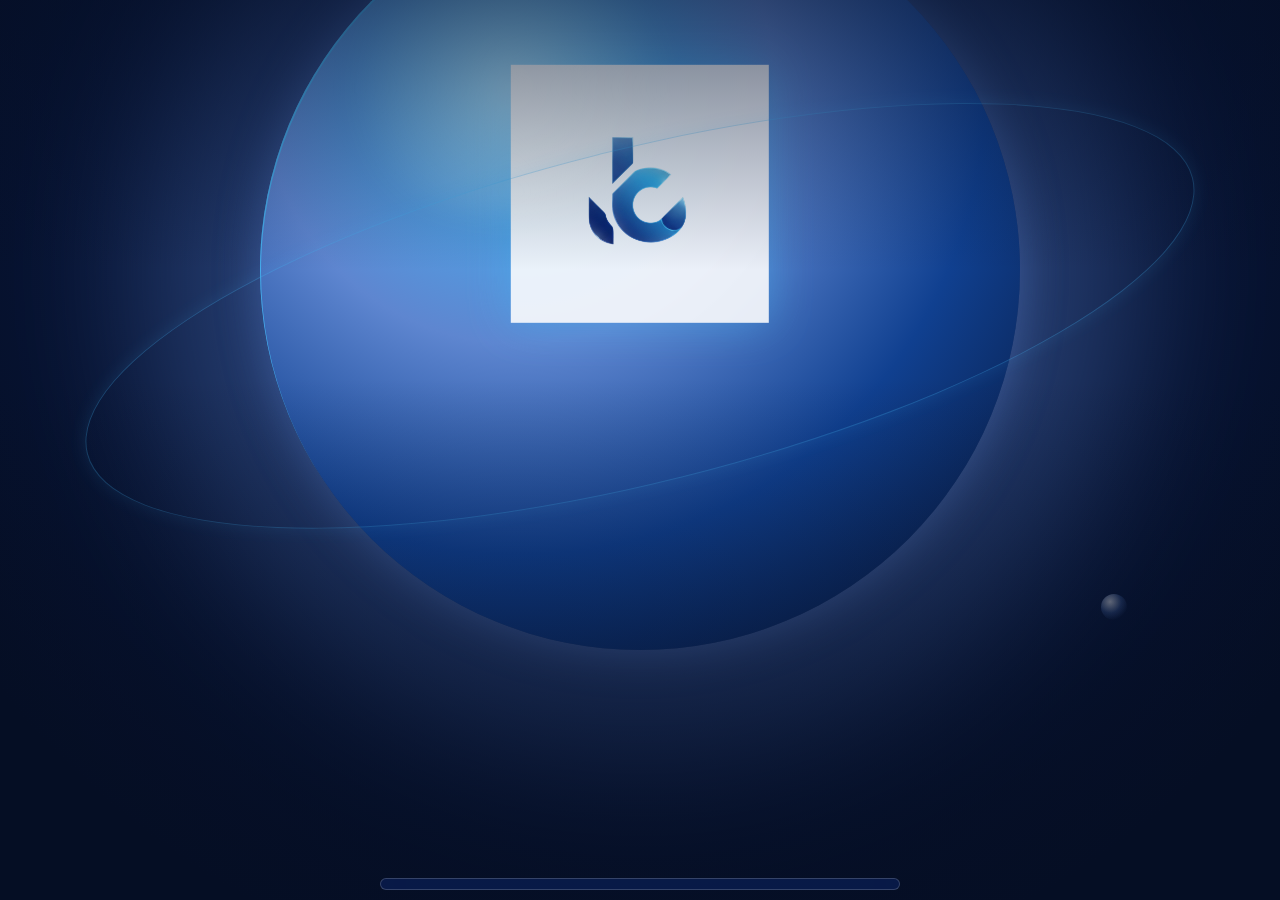
==== commit dd533d76: "feat(web): iOS app shell - orb pages, capsule tab bar, Next cue" ====
--- a/index.html
+++ b/index.html
@@ -2,5474 +2,55 @@
 <html lang="en">
 <head>
     <meta charset="UTF-8">
-    <meta name="viewport" content="width=device-width, initial-scale=1.0">
+    <meta name="viewport" content="width=device-width, initial-scale=1.0, viewport-fit=cover">
+    <meta name="color-scheme" content="dark">
     <title>BidBrief - AI Document Analysis</title>
     <link rel="icon" type="image/png" href="/pics/AILLCfavicon.png">
+    <link rel="stylesheet" href="/shared/assets/css/bb-theme.css">
+    <link rel="stylesheet" href="/shared/assets/css/bb-orb.css">
+    <link rel="stylesheet" href="/shared/assets/css/bb-screens.css">
     <script src="https://cdn.sheetjs.com/xlsx-0.20.1/package/dist/xlsx.full.min.js"></script>
-    <style>
-        * {
-            margin: 0;
-            padding: 0;
-            box-sizing: border-box;
-        }
-
-        body {
-            font-family: 'Segoe UI', Tahoma, Geneva, Verdana, sans-serif;
-            min-height: 100vh;
-            padding: 0;
-            position: relative;
-        }
-
-        body::before {
-            content: '';
-            position: fixed;
-            top: 0;
-            left: 0;
-            width: 100%;
-            height: 100%;
-            background-image: url('/pics/AILLCLogo.png');
-            background-size: cover;
-            background-position: center center;
-            background-repeat: no-repeat;
-            background-attachment: fixed;
-            filter: brightness(0.75);
-            z-index: -2;
-        }
-
-        body::after {
-            content: '';
-            position: fixed;
-            top: 0;
-            left: 0;
-            width: 100%;
-            height: 100%;
-            background: linear-gradient(135deg, rgba(91, 127, 204, 0.4) 0%, rgba(30, 58, 138, 0.5) 100%);
-            z-index: -1;
-        }
-
-        .container {
-            background: rgba(255, 255, 255, 0.15);
-            backdrop-filter: blur(2.5px);
-            border-radius: 15px;
-            box-shadow: 0 20px 40px rgba(0,0,0,0.1);
-            padding: 30px;
-            max-width: 1000px;
-            width: calc(100% - 40px);
-            min-height: 600px;
-            margin: 20px auto;
-        }
-
-        .header {
-            text-align: center;
-            margin-bottom: 30px;
-        }
-
-        .header h1 {
-            color: #ffffff;
-            font-size: 2.5em;
-            margin-bottom: 10px;
-        }
-
-        .header p {
-            color: #ffffff;
-            font-size: 1.1em;
-        }
-
-        .section {
-            margin-bottom: 25px;
-            padding: 20px;
-            border: 1px solid rgba(224, 224, 224, 0.5);
-            border-radius: 8px;
-            background: transparent;
-        }
-
-        .section h3 {
-            color: #ffffff;
-            margin-bottom: 15px;
-            font-size: 1.3em;
-        }
-
-        .form-group {
-            margin-bottom: 15px;
-        }
-
-        label {
-            display: block;
-            margin-bottom: 5px;
-            color: #ffffff;
-            font-weight: 500;
-        }
-
-        input[type="text"], input[type="file"], textarea {
-            width: 100%;
-            padding: 12px;
-            border: 2px solid #ddd;
-            border-radius: 6px;
-            font-size: 14px;
-            transition: border-color 0.3s;
-        }
-
-        input[type="text"]:focus, textarea:focus {
-            outline: none;
-            border-color: #5B7FCC;
-        }
-
-        .file-upload {
-            border: 2px dashed rgba(221, 221, 221, 0.7);
-            border-radius: 8px;
-            padding: 30px;
-            text-align: center;
-            cursor: pointer;
-            transition: all 0.3s;
-            background: rgba(255, 255, 255, 0.95);
-            backdrop-filter: blur(5px);
-        }
-
-        .file-upload:hover {
-            border-color: #5B7FCC;
-            background: rgba(248, 249, 255, 0.95);
-        }
-
-        .btn {
-            background: linear-gradient(45deg, #5B7FCC, #1E3A8A);
-            color: white;
-            border: none;
-            padding: 12px 25px;
-            border-radius: 6px;
-            cursor: pointer;
-            font-size: 16px;
-            font-weight: 500;
-            transition: all 0.3s;
-            margin-right: 10px;
-            margin-bottom: 10px;
-        }
-
-        .btn:hover {
-            transform: translateY(-2px);
-            box-shadow: 0 5px 15px rgba(102, 126, 234, 0.4);
-        }
-
-        .btn:disabled {
-            opacity: 0.6;
-            cursor: not-allowed;
-            transform: none;
-        }
-
-        .btn-secondary {
-            background: #6c757d;
-        }
-
-        .hub-option-btn {
-            display: flex;
-            align-items: flex-start;
-            gap: 16px;
-            width: 100%;
-            background: rgba(255,255,255,0.95);
-            border: 2px solid #e2e8f0;
-            border-radius: 10px;
-            padding: 18px 20px;
-            cursor: pointer;
-            text-align: left;
-            transition: border-color 0.2s, box-shadow 0.2s;
-        }
-        .hub-option-btn:hover {
-            border-color: #5B7FCC;
-            box-shadow: 0 2px 8px rgba(91,127,204,0.2);
-        }
-        .hub-option-btn strong {
-            display: block;
-            font-size: 16px;
-            color: #1E3A8A;
-            margin-bottom: 4px;
-        }
-        .hub-option-btn p {
-            margin: 0;
-            font-size: 13px;
-            color: #666;
-        }
-
-        .btn-danger {
-            background: #dc3545;
-        }
-
-        .progress-container {
-            margin-top: 20px;
-            display: none;
-        }
-
-        .progress-bar {
-            width: 100%;
-            height: 20px;
-            background: #e0e0e0;
-            border-radius: 10px;
-            overflow: hidden;
-        }
-
-        .progress-fill {
-            height: 100%;
-            background: linear-gradient(45deg, #5B7FCC, #1E3A8A);
-            width: 0%;
-            transition: width 0.3s;
-        }
-
-        .progress-text {
-            text-align: center;
-            margin-top: 10px;
-            color: #ffffff;
-        }
-
-        .log-container {
-            margin-top: 20px;
-            max-height: 400px;
-            overflow-y: auto;
-            background: #f8f9fa;
-            border: 1px solid #dee2e6;
-            border-radius: 6px;
-            padding: 15px;
-            font-family: 'Courier New', monospace;
-            font-size: 12px;
-            display: none;
-        }
-
-        .log-entry {
-            margin-bottom: 5px;
-            padding: 2px 0;
-            white-space: pre-wrap;
-        }
-
-        .log-info { color: #17a2b8; }
-        .log-success { color: #28a745; }
-        .log-warning { color: #ffc107; }
-        .log-error { color: #dc3545; }
-
-        .results-section {
-            display: none;
-            margin-top: 20px;
-        }
-
-        .question-sections {
-            display: grid;
-            grid-template-columns: repeat(auto-fit, minmax(300px, 1fr));
-            gap: 10px;
-            margin-top: 10px;
-        }
-
-        .question-section {
-            border: 1px solid rgba(221, 221, 221, 0.6);
-            border-radius: 6px;
-            padding: 15px;
-            background: rgba(255, 255, 255, 0.9);
-            backdrop-filter: blur(5px);
-            cursor: pointer;
-            transition: all 0.3s;
-        }
-
-        .question-section:hover {
-            border-color: #5B7FCC;
-            background: rgba(255, 255, 255, 0.95);
-        }
-
-        .question-section.enabled {
-            border-color: #28a745;
-            background: rgba(248, 255, 248, 0.9);
-        }
-
-        .question-section.disabled {
-            border-color: #dc3545;
-            background: rgba(255, 248, 248, 0.9);
-            opacity: 0.7;
-        }
-
-        .section-header {
-            font-weight: bold;
-            margin-bottom: 8px;
-            display: flex;
-            justify-content: space-between;
-            align-items: center;
-        }
-
-        .section-count {
-            font-size: 12px;
-            color: #666;
-            background: #f0f0f0;
-            padding: 2px 8px;
-            border-radius: 12px;
-        }
-
-        .mpt-navbar {
-            background: linear-gradient(135deg, #1E3A8A, #5B7FCC);
-            padding: 15px 30px;
-            display: flex;
-            align-items: center;
-            justify-content: space-between;
-            box-shadow: 0 2px 10px rgba(0, 0, 0, 0.1);
-            position: sticky;
-            top: 0;
-            z-index: 1000;
-            margin-bottom: 0;
-        }
-
-        .mpt-navbar .logo-container {
-            display: flex;
-            align-items: center;
-            gap: 15px;
-        }
-
-        .mpt-navbar img {
-            height: 40px;
-            width: auto;
-        }
-
-        .mpt-navbar .app-title {
-            color: white;
-            font-size: 1.2rem;
-            font-weight: 600;
-        }
-
-        .mpt-navbar .nav-buttons {
-            display: flex;
-            align-items: center;
-            gap: 12px;
-        }
-
-        .mpt-navbar .nav-link {
-            color: white;
-            text-decoration: none;
-            padding: 8px 20px;
-            border: 2px solid white;
-            border-radius: 5px;
-            transition: all 0.3s;
-            font-weight: 500;
-            font-size: 14px;
-        }
-
-        .mpt-navbar .nav-link:hover {
-            background-color: white;
-            color: #1E3A8A;
-        }
-
-        .mpt-navbar .logout-link {
-            background: rgba(255,255,255,0.1);
-        }
-
-        /* About Modal */
-        .about-modal {
-            display: none;
-            position: fixed;
-            z-index: 2000;
-            left: 0;
-            top: 0;
-            width: 100%;
-            height: 100%;
-            background-color: rgba(0, 0, 0, 0.7);
-            justify-content: center;
-            align-items: center;
-        }
-
-        .about-modal-content {
-            background: white;
-            padding: 40px;
-            border-radius: 15px;
-            max-width: 600px;
-            width: 90%;
-            text-align: center;
-            box-shadow: 0 20px 60px rgba(0,0,0,0.3);
-        }
-
-        .about-modal-content h2 {
-            color: #1E3A8A;
-            margin-bottom: 20px;
-        }
-
-        .about-modal-content p {
-            color: #374151;
-            line-height: 1.7;
-            margin-bottom: 15px;
-            font-size: 14px;
-        }
-
-        .about-modal-content .patent-info {
-            font-size: 12px;
-            color: #6b7280;
-            margin: 20px 0;
-            padding: 15px;
-            background: #f3f4f6;
-            border-radius: 8px;
-            line-height: 1.6;
-        }
-
-        .about-modal-content a {
-            color: #5B7FCC;
-            text-decoration: none;
-        }
-
-        .about-modal-content a:hover {
-            text-decoration: underline;
-        }
-
-        .about-modal-content .close-about {
-            background: linear-gradient(135deg, #1E3A8A 0%, #5B7FCC 100%);
-            color: white;
-            border: none;
-            padding: 12px 30px;
-            border-radius: 8px;
-            font-size: 14px;
-            font-weight: 600;
-            cursor: pointer;
-            margin-top: 15px;
-        }
-
-        .about-modal-content .close-about:hover {
-            transform: translateY(-2px);
-            box-shadow: 0 5px 15px rgba(30, 58, 138, 0.3);
-        }
-
-        /* Main Navigation Tabs */
-        .main-tabs {
-            display: flex;
-            gap: 0;
-            margin-left: 30px;
-        }
-        .main-tab-btn {
-            background: transparent;
-            border: none;
-            color: rgba(255,255,255,0.7);
-            padding: 10px 20px;
-            font-size: 14px;
-            font-weight: 600;
-            cursor: pointer;
-            border-bottom: 3px solid transparent;
-            transition: all 0.3s;
-        }
-        .main-tab-btn:hover {
-            color: white;
-            background: rgba(255,255,255,0.1);
-        }
-        .main-tab-btn.active {
-            color: white;
-            border-bottom-color: white;
-        }
-        .main-tab-content {
-            display: none;
-        }
-        .main-tab-content.active {
-            display: block;
-        }
-
-        /* CityScraper Styles */
-        .cityscraper-header { text-align: center; margin-bottom: 2rem; }
-        .cityscraper-header h2 { margin-bottom: 0.5rem; color: #fff; }
-        .cityscraper-header .subtitle { color: rgba(255,255,255,0.8); }
-        .cityscraper-input-section {
-            display: flex;
-            gap: 1rem;
-            align-items: flex-end;
-            flex-wrap: wrap;
-            margin-bottom: 1rem;
-            background: rgba(255,255,255,0.95);
-            padding: 20px;
-            border-radius: 8px;
-        }
-        .municipality-input, .table-mode-selector { flex: 1; min-width: 200px; }
-        .municipality-input label, .table-mode-selector label { color: #1E3A8A; font-weight: 600; margin-bottom: 8px; }
-        .municipality-input input, .table-mode-selector select {
-            width: 100%;
-            padding: 12px;
-            border: 2px solid #ddd;
-            border-radius: 6px;
-            font-size: 14px;
-        }
-        .action-buttons { display: flex; gap: 10px; }
-        .primary-btn {
-            background: linear-gradient(45deg, #5B7FCC, #1E3A8A);
-            color: white;
-            border: none;
-            padding: 12px 25px;
-            border-radius: 6px;
-            cursor: pointer;
-            font-size: 16px;
-            font-weight: 500;
-        }
-        .primary-btn:hover { transform: translateY(-2px); box-shadow: 0 5px 15px rgba(102, 126, 234, 0.4); }
-        .primary-btn:disabled { opacity: 0.5; cursor: not-allowed; transform: none; }
-        .danger-btn {
-            background: linear-gradient(45deg, #dc2626, #991b1b);
-            color: white;
-            border: none;
-            padding: 12px 25px;
-            border-radius: 6px;
-            cursor: pointer;
-            font-size: 16px;
-            font-weight: 500;
-        }
-        .danger-btn:disabled { opacity: 0.5; cursor: not-allowed; }
-        .feedback { font-size: 12px; color: #666; margin-top: 5px; }
-        .agent-activity-feed { margin-top: 1rem; }
-        .agent-feed {
-            max-height: 300px;
-            overflow-y: auto;
-            border: 1px solid #ddd;
-            border-radius: 4px;
-            padding: 0.5rem;
-            background: white;
-        }
-        .agent-activity { display: flex; gap: 0.5rem; padding: 0.25rem; border-bottom: 1px solid #eee; font-size: 13px; }
-        .agent-activity.completed { color: green; }
-        .agent-activity.failed { color: red; }
-        .agent-id { font-family: monospace; font-weight: bold; min-width: 50px; color: #1E3A8A; }
-        .agent-name { color: #666; min-width: 100px; }
-        .agent-status { flex: 1; }
-        .debug-window { margin-top: 1rem; }
-        .debug-window summary { cursor: pointer; color: #fff; font-weight: 600; padding: 10px; background: rgba(0,0,0,0.2); border-radius: 4px; }
-        .debug-content {
-            max-height: 200px;
-            overflow-y: auto;
-            font-family: monospace;
-            font-size: 0.8rem;
-            background: #1a1a2e;
-            color: #0f0;
-            padding: 0.5rem;
-            border-radius: 0 0 4px 4px;
-        }
-        /* Live table styles */
-        .pf-value { color: #333; }
-        .pf-value.pending { color: #999; font-style: italic; }
-        .pf-value.resolved { color: #1E3A8A; font-weight: 500; font-style: normal; }
-        .live-row-pending td { color: #bbb; font-style: italic; }
-        .live-row-found td { color: #333; font-style: normal; }
-        .confidence-badge { display: inline-block; padding: 2px 8px; border-radius: 12px; font-size: 11px; font-weight: 600; text-transform: uppercase; }
-        .confidence-high { background: #e8f5e9; color: #2e7d32; }
-        .confidence-medium { background: #fff3e0; color: #ed6c02; }
-        .confidence-low { background: #ffebee; color: #d32f2f; }
-        .confidence-unknown { background: #f5f5f5; color: #999; }
-        .progress-section {
-            background: rgba(255,255,255,0.95);
-            padding: 20px;
-            border-radius: 8px;
-            margin-bottom: 1rem;
-        }
-        .progress-section.hidden { display: none; }
-        .progress-container { margin-bottom: 15px; }
-        .progress-label { display: flex; justify-content: space-between; margin-bottom: 8px; color: #1E3A8A; font-weight: 600; }
-        .progress-bar { height: 8px; background: #e5e7eb; border-radius: 4px; overflow: hidden; }
-        .progress-fill { height: 100%; background: linear-gradient(45deg, #5B7FCC, #1E3A8A); transition: width 0.3s; }
-        .results-section.hidden { display: none; }
-        .results-section {
-            background: rgba(255,255,255,0.95);
-            padding: 20px;
-            border-radius: 8px;
-        }
-        .results-tabs { display: flex; gap: 0.5rem; margin-bottom: 1rem; border-bottom: 2px solid #e5e7eb; padding-bottom: 0; }
-        .results-tab {
-            padding: 0.75rem 1.5rem;
-            border: none;
-            background: transparent;
-            cursor: pointer;
-            font-weight: 600;
-            color: #6b7280;
-            border-bottom: 3px solid transparent;
-            margin-bottom: -2px;
-        }
-        .results-tab:hover { color: #1E3A8A; }
-        .results-tab.active { color: #1E3A8A; border-bottom-color: #1E3A8A; }
-        .results-content { display: none; }
-        .results-content.active { display: block; }
-        .analysis-actions { display: flex; gap: 0.5rem; margin-bottom: 1rem; flex-wrap: wrap; }
-        .analysis-actions button {
-            background: #f3f4f6;
-            border: 1px solid #ddd;
-            padding: 8px 16px;
-            border-radius: 4px;
-            cursor: pointer;
-            font-size: 13px;
-        }
-        .analysis-actions button:hover { background: #e5e7eb; }
-        .export-buttons { margin-top: 1rem; display: flex; gap: 0.5rem; padding-top: 1rem; border-top: 1px solid #eee; }
-        .export-buttons button {
-            background: linear-gradient(45deg, #5B7FCC, #1E3A8A);
-            color: white;
-            border: none;
-            padding: 10px 20px;
-            border-radius: 6px;
-            cursor: pointer;
-            font-weight: 500;
-        }
-        .export-buttons button:hover { transform: translateY(-1px); }
-    </style>
 </head>
 <body>
-    <nav class="mpt-navbar">
-        <div class="logo-container">
-            <img src="/pics/navbar.png" alt="BidBrief">
-            <span class="app-title">BidBrief - AI Document Analysis</span>
-        </div>
-        <div class="main-tabs">
-            <button class="main-tab-btn active" data-tab="analyzer" onclick="switchMainTab('analyzer')">Document Analysis</button>
-            <button class="main-tab-btn" data-tab="cityscraper" id="cityscraperTabBtn" onclick="switchMainTab('cityscraper')" style="display: none;">CityScraper</button>
-        </div>
-        <div class="nav-buttons">
-            <a href="#" class="nav-link" onclick="openAboutModal(); return false;">About</a>
-            <a href="/auth/logout" class="nav-link logout-link">Logout</a>
-        </div>
-    </nav>
-
-    <!-- Main Tab: Document Analysis -->
-    <div id="analyzer-tab" class="main-tab-content active">
-    <div class="container">
-        <div class="header">
-            <h1>BidBrief</h1>
-            <p>AI-Powered Document Analysis by Additional Intelligence LLC</p>
-            <p style="font-style: italic; font-size: 0.75em; color: rgba(255,255,255,0.8); margin-top: 8px;">Patent Pending - Additional Intelligence, LLC</p>
-        </div>
-
-        <!-- File Upload Section -->
-        <div class="section">
-            <h3>📄 Document Upload</h3>
-            <div class="file-upload" id="fileUpload" onclick="document.getElementById('fileInput').click()">
-                <input type="file" id="fileInput" style="display: none;" accept=".pdf">
-                <p><strong>Click to select file</strong> or drag and drop</p>
-                <p>Supported formats: PDF</p>
-            </div>
-            <div id="fileInfo" style="margin-top: 10px; display: none;">
-                <p><strong>Selected file:</strong> <span id="fileName"></span></p>
-                <p><strong>Size:</strong> <span id="fileSize"></span></p>
-            </div>
-        </div>
-
-        <!-- Analysis Mode Selection (moved to top per user request) -->
-        <div class="section">
-            <h3>📊 Analysis Mode</h3>
-            <div style="display: flex; gap: 15px; flex-wrap: wrap;">
-                <label style="cursor: pointer; display: flex; align-items: flex-start; gap: 10px; padding: 15px; background: rgba(255,255,255,0.95); border-radius: 8px; border: 2px solid #28a745; flex: 1; min-width: 280px;" id="modeLabel_bid_spec">
-                    <input type="radio" name="analysisMode" value="bid_spec" checked onchange="setAnalysisMode('bid_spec')" style="margin-top: 3px;">
-                    <div>
-                        <strong style="color: #1E3A8A;" id="bidSpecModeLabel">Contracts/RFPs/Spec Mode</strong>
-                        <p style="color: #666; font-size: 12px; margin-top: 5px;" id="bidSpecModeDesc">For Contracts, bids, RFP's and other large PDF documents.</p>
-                    </div>
-                </label>
-                <label style="cursor: pointer; display: flex; align-items: flex-start; gap: 10px; padding: 15px; background: rgba(255,255,255,0.95); border-radius: 8px; border: 2px solid #ddd; flex: 1; min-width: 280px; display: none;" id="modeLabel_bestprep">
-                    <input type="radio" name="analysisMode" value="bestprep" onchange="setAnalysisMode('bestprep')" style="margin-top: 3px;">
-                    <div>
-                        <strong style="color: #1E3A8A;">BestPrep/TestPrep Mode <span style="background: #dc2626; color: white; font-size: 10px; padding: 2px 6px; border-radius: 4px; margin-left: 5px;">ADMIN</span></strong>
-                        <p style="color: #666; font-size: 12px; margin-top: 5px;">Exhaustive answers, never discard info, with synthesis. Best for textbooks and study materials.</p>
-                    </div>
-                </label>
-            </div>
-            <p id="modeHint" style="margin-top: 10px; color: #28a745; font-size: 13px;">Contracts/RFPs/Spec: Optimized for contracts, bids, and large PDFs</p>
-        </div>
-
-        <!-- Question Configuration -->
-        <div class="section">
-            <h3>❓ Question Configuration</h3>
-            <div class="form-group">
-                <label>Question Sections (Click to enable/disable):</label>
-                <div id="questionSections" class="question-sections"></div>
-            </div>
-            <div class="form-group" style="display: flex; justify-content: space-between; align-items: center;">
-                <label>Active Questions: <span id="activeQuestionCount">0</span> questions selected</label>
-                <button class="btn btn-secondary" id="questionSetBtn" onclick="openQuestionSetHub()" style="margin: 0;">⚙️ Load Question Set / Manage Questions</button>
-            </div>
-
-            <!-- Context Guardrails Input -->
-            <div class="form-group" style="margin-top: 20px; padding: 15px; background: rgba(91, 127, 204, 0.05); border-radius: 8px; border: 2px dashed rgba(91, 127, 204, 0.3);">
-                <label for="contextGuardrails" style="display: flex; align-items: center; gap: 8px; margin-bottom: 10px;">
-                    <span style="font-size: 1.2em;">📋</span>
-                    <strong>Context Guardrails (Optional)</strong>
-                </label>
-                <textarea
-                    id="contextGuardrails"
-                    placeholder="Enter background rules or context constraints (e.g., 'Only answer questions in regard to CIPP lining')"
-                    style="width: 100%; min-height: 80px; padding: 10px; border: 2px solid #ddd; border-radius: 6px; font-size: 14px; resize: vertical;"
-                ></textarea>
-                <small style="color: #666; display: block; margin-top: 8px;">
-                    <strong>What are Context Guardrails?</strong> Global rules applied to ALL questions in the analysis.
-                </small>
-            </div>
-        </div>
-
-        <!-- Advanced Analysis Options (Admin Only, Collapsed by Default) -->
-        <div class="section" id="advancedOptionsSection" style="display: none;">
-            <h3 onclick="toggleAdvancedOptions()" style="cursor: pointer; display: flex; align-items: center; justify-content: space-between;">
-                <span>⚙️ Advanced Options <span id="adminBadge" style="background: #dc2626; color: white; font-size: 10px; padding: 2px 6px; border-radius: 4px; margin-left: 8px;">ADMIN</span></span>
-                <span id="advancedToggleIcon" style="font-size: 1.2em; transition: transform 0.3s;">▶</span>
-            </h3>
-            <div id="advancedOptionsContent" style="display: none; background: rgba(255,255,255,0.95); padding: 15px; border-radius: 8px; border: 1px solid #ddd; margin-top: 10px;">
-                <!-- Pipeline Mode Selection -->
-                <div style="margin-bottom: 15px; padding-bottom: 15px; border-bottom: 1px solid #eee;">
-                    <strong style="color: #1E3A8A; display: block; margin-bottom: 10px;">Analysis Pipeline Mode</strong>
-                    <div style="display: flex; flex-direction: column; gap: 8px;">
-                        <label style="cursor: pointer; display: flex; align-items: flex-start; gap: 10px; padding: 10px; background: #f0f4ff; border-radius: 6px; border: 2px solid #1E3A8A;">
-                            <input type="radio" name="pipelineMode" value="classic" checked style="margin-top: 3px;">
-                            <div>
-                                <strong style="color: #1E3A8A;">Classic Mode (Recommended)</strong>
-                                <p style="color: #666; font-size: 12px; margin: 3px 0 0 0;">
-                                    Current exhaustive window-based processing. Analyzes all pages for all selected questions.
-                                </p>
-                            </div>
-                        </label>
-                        <label style="cursor: pointer; display: flex; align-items: flex-start; gap: 10px; padding: 10px; background: #f8fafc; border-radius: 6px; border: 1px solid #ddd;">
-                            <input type="radio" name="pipelineMode" value="v2_pipeline" style="margin-top: 3px;">
-                            <div>
-                                <strong style="color: #1E3A8A;">v2 Multi-Pass Pipeline</strong>
-                                <p style="color: #666; font-size: 12px; margin: 3px 0 0 0;">
-                                    4-stage intelligent pipeline: Optimized Scan → Selective Exhaustive → Second Pass → Optional RAG.
-                                    Better for large documents with clear structure (TOC, Index).
-                                </p>
-                            </div>
-                        </label>
-                    </div>
-                </div>
-
-                <!-- Optional Processing Passes -->
-                <div style="display: flex; flex-direction: column; gap: 12px;">
-                    <label style="cursor: pointer; display: flex; align-items: flex-start; gap: 10px;">
-                        <input type="checkbox" id="recheckEmptyWindows" style="margin-top: 3px; width: 18px; height: 18px;">
-                        <div>
-                            <strong style="color: #1E3A8A;">Recheck Empty Windows</strong>
-                            <p style="color: #666; font-size: 12px; margin: 5px 0 0 0;">
-                                After first pass, retry extraction on any windows that found 0 answers.
-                            </p>
-                        </div>
-                    </label>
-
-                    <label style="cursor: pointer; display: flex; align-items: flex-start; gap: 10px;">
-                        <input type="checkbox" id="enableSecondPass" style="margin-top: 3px; width: 18px; height: 18px;">
-                        <div>
-                            <strong style="color: #1E3A8A;">Enable Second Pass</strong>
-                            <p style="color: #666; font-size: 12px; margin: 5px 0 0 0;">
-                                After main analysis, retry questions with NO answers using enhanced creative prompts.
-                            </p>
-                        </div>
-                    </label>
-
-                    <label style="cursor: pointer; display: flex; align-items: flex-start; gap: 10px;">
-                        <input type="checkbox" id="enableDeepRAG" style="margin-top: 3px; width: 18px; height: 18px;">
-
-                        <div>
-                            <strong style="color: #1E3A8A;">Enable Deep RAG (External Search)</strong>
-                            <p style="color: #666; font-size: 12px; margin: 5px 0 0 0;">
-                                Search external similar projects for remaining unanswered questions. Answers include disclaimers.
-                            </p>
-                        </div>
-                    </label>
-                </div>
-            </div>
-        </div>
-
-        <!-- Analysis Controls -->
-        <div class="section">
-            <h3>🎯 Analysis Controls</h3>
-            <div style="display: flex; flex-wrap: wrap; gap: 10px; margin-bottom: 15px;">
-                <button class="btn" id="analyzeBtn" onclick="startAnalysis()" disabled>🚀 Start Analysis</button>
-                <button class="btn btn-danger" id="stopBtn" onclick="stopAnalysis()" disabled>⏹️ Stop Analysis</button>
-                <button class="btn btn-secondary" onclick="clearResults()">🗑️ Clear Results</button>
-            </div>
-
-            <div class="btn-group" style="display: inline-block; position: relative;">
-                <button class="btn btn-secondary" onclick="showExportMenu()" id="exportBtn" disabled>📊 Export Results ▼</button>
-                <div id="exportMenu" style="display: none; position: absolute; background: white; border: 2px solid #ddd; border-radius: 6px; box-shadow: 0 4px 12px rgba(0,0,0,0.15); z-index: 100; min-width: 280px; top: 100%; left: 0; margin-top: 5px;">
-                    <button onclick="exportResults('excel-simple')" style="width: 100%; padding: 12px; border: none; background: white; text-align: left; cursor: pointer; border-bottom: 1px solid #eee;">✨ Excel Report Package</button>
-                    <button onclick="exportResults('csv')" style="width: 100%; padding: 12px; border: none; background: white; text-align: left; cursor: pointer; border-bottom: 1px solid #eee;">📄 CSV (Simple)</button>
-                    <button onclick="exportResults('html')" style="width: 100%; padding: 12px; border: none; background: white; text-align: left; cursor: pointer; border-bottom: 1px solid #eee;">🌐 HTML Report</button>
-                    <button onclick="exportResults('json')" style="width: 100%; padding: 12px; border: none; background: white; text-align: left; cursor: pointer;">📋 JSON Data</button>
-                </div>
-            </div>
-
-            <!-- Smart Analysis -->
-            <div style="margin-top: 16px; border-top: 1px solid #e2e8f0; padding-top: 16px;">
-                <div style="display: flex; align-items: flex-start; gap: 12px; flex-wrap: wrap;">
-                    <button class="btn" id="smartAnalysisBtn" onclick="runSmartAnalysis()" disabled
-                        style="background: linear-gradient(135deg, #1E3A8A 0%, #3B82F6 100%); white-space: nowrap; min-width: 200px;">
-                        🧠 BidBrief Smart Analysis
-                    </button>
-                    <div style="flex: 1; min-width: 260px;">
-                        <textarea id="smartAnalysisInput"
-                            placeholder="Optional: ask specific questions about this document (e.g. 'Is this project worth bidding? What are the biggest red flags?')"
-                            style="width: 100%; min-height: 64px; padding: 10px 12px; border: 2px solid #ddd; border-radius: 8px; font-size: 13px; resize: vertical; box-sizing: border-box; font-family: inherit; color: #222;"
-                        ></textarea>
-                    </div>
-                </div>
-                <div id="smartAnalysisStatus" style="margin-top: 6px; font-size: 13px; color: #666;"></div>
-            </div>
-        </div>
-
-        <!-- Progress Section -->
-        <div class="progress-container" id="progressContainer">
-            <div class="progress-bar">
-                <div class="progress-fill" id="progressFill"></div>
-            </div>
-            <div class="progress-text" id="progressText">Ready</div>
-        </div>
-
-        <!-- Smart Analysis Output -->
-        <div id="smartAnalysisOutput" style="display: none; margin-top: 12px;"></div>
-
-        <!-- Debug Tools (Collapsed by Default) -->
-        <div class="section debug-section">
-            <h3 class="debug-toggle" onclick="toggleDebugTools()" style="cursor: pointer; user-select: none;">
-                🔧 Debug Tools <span id="debugToggleIcon" style="font-size: 0.8em; color: #94a3b8;">▶</span>
-            </h3>
-            <div id="debugToolsContent" style="display: none;">
-                <div class="log-container" id="logContainer" style="display: block;">
-                    <h4 style="color: #64748b; margin-bottom: 10px; font-size: 1em;">📋 Activity Log</h4>
-                    <div id="logContent"></div>
-                </div>
-            </div>
-        </div>
-
-        <!-- Live Results Section -->
-        <div class="results-section" id="resultsSection">
-            <h3>📋 Live Analysis Summary</h3>
-            <div id="liveResults" style="background: white; padding: 20px; border-radius: 8px; margin-bottom: 20px; display: none;">
-                <h4 style="color: #1E3A8A; margin-bottom: 15px;">Running Analysis Summary</h4>
-                <div id="liveResultsContent"></div>
-            </div>
-            <div id="resultsContent"></div>
-        </div>
-    </div>
-    </div><!-- End analyzer-tab -->
-
-    <!-- Main Tab: CityScraper (Admin Only) -->
-    <div id="cityscraper-tab" class="main-tab-content" style="display: none;">
-        <div class="container">
-            <!-- Header -->
-            <div class="cityscraper-header">
-                <h2>CityScraper - Municipal Research</h2>
-                <p class="subtitle">AI-powered municipal infrastructure and bid research</p>
-            </div>
-
-            <!-- Input Section -->
-            <div class="cityscraper-input-section">
-                <div class="municipality-input">
-                    <label>Municipality</label>
-                    <input type="text" id="cs-municipality" placeholder="e.g., Springfield, IL">
-                    <div id="cs-normalization-feedback" class="feedback"></div>
-                </div>
-                <div class="table-mode-selector">
-                    <label>Research Mode</label>
-                    <select id="cs-table-mode">
-                        <option value="systems_info">Municipal Systems Information</option>
-                        <option value="public_bids">Municipal Public Bids</option>
-                        <option value="both">Both Tables</option>
-                    </select>
-                </div>
-                <div class="action-buttons">
-                    <button id="cs-start-research" class="primary-btn">Start Research</button>
-                    <button id="cs-stop-research" class="danger-btn" disabled>Stop</button>
-                </div>
-            </div>
-
-            <!-- Progress Section -->
-            <div id="cs-progress-section" class="progress-section hidden">
-                <div class="progress-container">
-                    <div class="progress-label">
-                        <span id="cs-progress-phase">Initializing...</span>
-                        <span id="cs-progress-percent">0%</span>
-                    </div>
-                    <div class="progress-bar">
-                        <div id="cs-progress-fill" class="progress-fill" style="width: 0%"></div>
-                    </div>
-                </div>
-                <div class="agent-activity-feed">
-                    <h4 style="color: #1E3A8A; margin-bottom: 10px;">Agent Activity</h4>
-                    <div id="cs-agent-feed" class="agent-feed"></div>
-                </div>
-                <details class="debug-window">
-                    <summary>Debug Log</summary>
-                    <div id="cs-debug-log" class="debug-content"></div>
-                </details>
-
-                <!-- Live Data Table -->
-                <div id="cs-live-table-section" class="hidden" style="margin-top: 20px;">
-                    <!-- Preflight Info Panel -->
-                    <div id="cs-preflight-panel" style="background: white; padding: 15px; border-radius: 8px; margin-bottom: 15px; border: 1px solid #e0e0e0;">
-                        <h4 style="color: #1E3A8A; margin: 0 0 12px 0; border-bottom: 2px solid #5B7FCC; padding-bottom: 8px;">
-                            Pre-Flight Validation
-                            <span id="cs-preflight-status" style="float: right; font-size: 13px; padding: 2px 10px; border-radius: 12px; background: #e0e0e0; color: #666;">Pending</span>
-                        </h4>
-                        <div id="cs-preflight-grid" style="display: grid; grid-template-columns: 1fr 1fr; gap: 10px; font-size: 13px;">
-                            <div class="pf-field"><strong>Municipality:</strong> <span id="pf-municipality" class="pf-value pending">Resolving...</span></div>
-                            <div class="pf-field"><strong>County:</strong> <span id="pf-county" class="pf-value pending">&mdash;</span></div>
-                            <div class="pf-field"><strong>Region:</strong> <span id="pf-region" class="pf-value pending">&mdash;</span></div>
-                            <div class="pf-field"><strong>Sanitary Sewer Owner:</strong> <span id="pf-sanitary-owner" class="pf-value pending">&mdash;</span></div>
-                            <div class="pf-field"><strong>Storm Sewer Owner:</strong> <span id="pf-storm-owner" class="pf-value pending">&mdash;</span></div>
-                            <div class="pf-field"><strong>Official Website:</strong> <span id="pf-official-url" class="pf-value pending">&mdash;</span></div>
-                            <div class="pf-field"><strong>Sources Found:</strong> <span id="pf-sources-count" class="pf-value pending">&mdash;</span></div>
-                            <div class="pf-field"><strong>Readiness:</strong> <span id="pf-readiness" class="pf-value pending">&mdash;</span></div>
-                        </div>
-                    </div>
-
-                    <!-- Live System Info Table -->
-                    <div style="background: white; padding: 15px; border-radius: 8px; border: 1px solid #e0e0e0;">
-                        <h4 style="color: #1E3A8A; margin: 0 0 12px 0; border-bottom: 2px solid #5B7FCC; padding-bottom: 8px;">
-                            Extracted Data
-                            <span id="cs-live-field-count" style="float: right; font-size: 13px; color: #666;">0 / 9 fields</span>
-                        </h4>
-                        <div style="overflow-x: auto;">
-                            <table id="cs-live-data-table" style="width: 100%; border-collapse: collapse; font-size: 13px;">
-                                <thead>
-                                    <tr style="background: linear-gradient(135deg, #1E3A8A, #5B7FCC); color: white;">
-                                        <th style="padding: 10px; text-align: left; border: 1px solid #ddd; width: 180px;">Field</th>
-                                        <th style="padding: 10px; text-align: left; border: 1px solid #ddd;">Value</th>
-                                        <th style="padding: 10px; text-align: center; border: 1px solid #ddd; width: 90px;">Confidence</th>
-                                        <th style="padding: 10px; text-align: left; border: 1px solid #ddd; width: 120px;">Source</th>
-                                    </tr>
-                                </thead>
-                                <tbody id="cs-live-data-body">
-                                </tbody>
-                            </table>
-                        </div>
-                    </div>
-                </div>
-            </div>
-
-            <!-- Results Section -->
-            <div id="cs-results-section" class="results-section hidden">
-                <div class="results-tabs">
-                    <button class="results-tab active" data-results="table" onclick="switchCSResultsTab('table')">Data Table</button>
-                    <button class="results-tab" data-results="sources" onclick="switchCSResultsTab('sources')">Sources</button>
-                    <button class="results-tab" data-results="analysis" onclick="switchCSResultsTab('analysis')">Analysis</button>
-                    <button class="results-tab" data-results="downloads" onclick="switchCSResultsTab('downloads')">Downloads</button>
-                </div>
-                <div id="cs-results-table" class="results-content active"></div>
-                <div id="cs-results-sources" class="results-content"></div>
-                <div id="cs-results-analysis" class="results-content">
-                    <div class="analysis-actions">
-                        <button id="cs-gen-summary">Generate Summary</button>
-                        <button id="cs-gen-brainstorm">Brainstorm Opportunities</button>
-                        <button id="cs-gen-research">Deep Research</button>
-                    </div>
-                    <div id="cs-analysis-output"></div>
-                </div>
-                <div id="cs-results-downloads" class="results-content"></div>
-                <div class="export-buttons">
-                    <button id="cs-export-excel">Export Excel</button>
-                    <button id="cs-export-markdown">Export Markdown</button>
-                </div>
-            </div>
-        </div>
-    </div><!-- End cityscraper-tab -->
-
-    <script>
-// ============================================================================
-// CIPP ANALYZER - CLEAN REBUILD FOR HOTDOG AI
-// ============================================================================
-
-// Global State
-let currentFile = null;
-let currentSessionId = null;
-let currentAnalysisResult = null;
-let currentKeyRequirements = null;  // Store key document details from analysis
-let currentOptimizedScanData = null;  // Store optimized scan data from V2 pipeline
-let currentUnansweredPassData = null;  // Store unanswered pass data from V2 pipeline
-let currentRagData = null;  // Store RAG data from V2 pipeline
-let activeEventSource = null;  // LEGACY: Kept for backward compatibility
-let pollingInterval = null;  // NEW: Polling interval
-let lastEventIndex = 0;  // NEW: Track which events we've already processed
-let questionConfig = { sections: [], totalQuestions: 0 };
-let liveAnswers = {}; // Store answers as they come in: { question_id: { question, answer, pages } }
-let currentAnalysisMode = 'bid_spec';  // NEW: Analysis mode (bid_spec or bestprep)
-
-// NEW: Unitary Table State
-let allQuestions = {};  // { question_id: { section_name, question_text, status, answer, pages, footnote } }
-let allFootnotes = [];  // Array of unique footnotes
-
-// NEW: Question selection state for multi-pass processing
-let selectedQuestionsForProcessing = new Set();  // User-selected for additional processing
-
-// ============================================================================
-// ANALYSIS MODE SELECTION
-// ============================================================================
-
-function setAnalysisMode(mode) {
-    currentAnalysisMode = mode;
-    Logger.info(`Analysis mode set to: ${mode}`);
-
-    // Update UI styling
-    const bidSpecLabel = document.getElementById('modeLabel_bid_spec');
-    const bestprepLabel = document.getElementById('modeLabel_bestprep');
-    const modeHint = document.getElementById('modeHint');
-
-    if (mode === 'bestprep') {
-        bidSpecLabel.style.borderColor = '#ddd';
-        bestprepLabel.style.borderColor = '#28a745';
-        modeHint.textContent = 'BestPrep: Every answer fragment preserved, synthesis at end';
-        modeHint.style.color = '#22c55e';
-    } else {
-        bidSpecLabel.style.borderColor = '#28a745';
-        bestprepLabel.style.borderColor = '#ddd';
-        modeHint.textContent = isUserAdmin ? 'Bid/Spec: Smart deduplication, optimized for specs' : 'Contracts/RFPs/Spec: Optimized for contracts, bids, and large PDFs';
-        modeHint.style.color = '#28a745';
-    }
-}
-
-// ============================================================================
-// LOGGER - Simple, Working
-// ============================================================================
-
-class Logger {
-    static log(message, type = 'info') {
-        const timestamp = new Date().toLocaleTimeString();
-        const logContainer = document.getElementById('logContent');
-        const entry = document.createElement('div');
-        entry.className = `log-entry log-${type}`;
-        entry.textContent = `[${timestamp}] ${message}`;
-        logContainer.appendChild(entry);
-        logContainer.scrollTop = logContainer.scrollHeight;
-    }
-
-    static info(msg) { this.log(msg, 'info'); }
-    static success(msg) { this.log(msg, 'success'); }
-    static error(msg) { this.log(msg, 'error'); }
-    static warning(msg) { this.log(msg, 'warning'); }
-}
-
-// ============================================================================
-// PROGRESS TRACKER
-// ============================================================================
-
-class ProgressTracker {
-    static show() {
-        document.getElementById('progressContainer').style.display = 'block';
-    }
-
-    static hide() {
-        document.getElementById('progressContainer').style.display = 'none';
-    }
-
-    static update(percentage, text) {
-        document.getElementById('progressFill').style.width = `${percentage}%`;
-        document.getElementById('progressText').textContent = text;
-    }
-}
-
-// ============================================================================
-// UI UTILITIES
-// ============================================================================
-
-function toggleDebugTools() {
-    const content = document.getElementById('debugToolsContent');
-    const icon = document.getElementById('debugToggleIcon');
-
-    if (content.style.display === 'none') {
-        content.style.display = 'block';
-        icon.textContent = '▼';
-    } else {
-        content.style.display = 'none';
-        icon.textContent = '▶';
-    }
-}
-
-// ============================================================================
-// POLLING - Event Streaming (Replaces SSE)
-// ============================================================================
-
-function startPolling(sessionId) {
-    // Stop any existing polling first (prevents multiple intervals)
-    stopPolling();
-
-    Logger.info(`📡 Starting event polling for session: ${sessionId}`);
-    lastEventIndex = 0;  // Reset event counter
-
-    // Poll immediately, then every 1 second
-    pollForEvents();
-    pollingInterval = setInterval(pollForEvents, 1000);
-}
-
-function stopPolling() {
-    if (pollingInterval) {
-        clearInterval(pollingInterval);
-        pollingInterval = null;
-        Logger.info('📡 Stopped event polling');
-    }
-}
-
-async function pollForEvents() {
-    if (!currentSessionId) return;
-
-    try {
-        const resp = await fetch(`/api/events/${currentSessionId}?last_index=${lastEventIndex}`);
-        const data = await resp.json();
-
-        if (!data.success) {
-            Logger.error('Polling failed: ' + (data.error || 'Unknown error'));
-            return;
-        }
-
-        // Process new events
-        if (data.events && data.events.length > 0) {
-            console.log(`[POLLING] Received ${data.events.length} new events (total: ${data.total_events})`);
-            data.events.forEach(event => handleEvent(event));
-        }
-
-        // Update last index
-        lastEventIndex = data.last_index;
-
-    } catch (error) {
-        console.error('[POLLING] Error:', error);
-        // Don't spam the log - polling will retry in 1 second
-    }
-}
-
-function handleEvent(data) {
-    // This function processes a single event (same logic as SSE onmessage)
-    try {
-        console.log('[EVENT] Processing:', data.event, data);
-
-        // Route events to Logger with DETAILED logging
-        if (data.event === 'connected') {
-            Logger.success('✅ Progress stream connected');
-            ProgressTracker.update(5, 'Connected to server');
-        }
-        else if (data.event === 'diagnostic_test') {
-            Logger.info(`🔬 DIAGNOSTIC: Received test event`);
-        }
-        else if (data.event === 'analysis_started') {
-            Logger.info(`🔥 HOTDOG AI analysis started for: ${data.document || 'document'}`);
-            ProgressTracker.update(10, 'Analysis starting...');
-        }
-        else if (data.event === 'layer_0_start') {
-            Logger.info(`📊 Layer 0: ${data.layer} - Starting PDF extraction...`);
-            ProgressTracker.update(12, 'Reading PDF...');
-        }
-        else if (data.event === 'document_ingested') {
-            Logger.success(`📄 Document ingested: ${data.total_pages} pages extracted`);
-            Logger.info(`   ↳ Created ${data.window_count} windows (${data.window_size} pages each)`);
-            ProgressTracker.update(20, `Extracted ${data.total_pages} pages`);
-        }
-        else if (data.event === 'layer_1_start') {
-            Logger.info(`📊 Layer 1: ${data.layer} - Loading question configuration...`);
-            ProgressTracker.update(22, 'Loading questions...');
-        }
-        else if (data.event === 'config_loaded') {
-            Logger.success(`⚙️ Configuration loaded: ${data.total_questions} questions in ${data.section_count} sections`);
-            if (data.sections) {
-                Logger.info(`   ↳ Sections: ${data.sections.join(', ')}`);
-            }
-            ProgressTracker.update(25, `Loaded ${data.total_questions} questions`);
-        }
-        else if (data.event === 'layer_2_start') {
-            Logger.info(`📊 Layer 2: ${data.layer} - Generating AI expert personas...`);
-            ProgressTracker.update(27, 'Creating AI experts...');
-        }
-        else if (data.event === 'expert_generated') {
-            Logger.info(`🤖 AI Expert created: ${data.expert_name}`);
-            if (data.section) {
-                Logger.info(`   ↳ Specialization: ${data.section}`);
-            }
-            ProgressTracker.update(30, `Generating experts...`);
-        }
-        else if (data.event === 'processing_start') {
-            Logger.success(`🚀 Multi-expert processing started: ${data.total_windows} windows to analyze`);
-            ProgressTracker.update(35, 'Starting window processing...');
-        }
-        else if (data.event === 'window_processing') {
-            Logger.info(`🔍 Window ${data.window_num}/${data.total_windows}: Analyzing pages ${data.pages}`);
-            const progress = 40 + ((data.window_num / data.total_windows) * 45);
-            ProgressTracker.update(progress, `Window ${data.window_num}/${data.total_windows}`);
-        }
-        else if (data.event === 'experts_dispatched') {
-            Logger.info(`   ↳ Dispatched ${data.expert_count} experts for ${data.question_count} questions`);
-        }
-        else if (data.event === 'experts_complete') {
-            Logger.success(`   ↳ Experts returned ${data.answers_returned} answers`);
-            Logger.info(`   ↳ Tokens used: ${data.tokens_used} | Cost: $${data.cost || '0.00'}`);
-        }
-        else if (data.event === 'window_complete') {
-            const procTime = data.processing_time ? data.processing_time.toFixed(1) : '?';
-            Logger.success(`✅ Window ${data.window_num || '?'} complete: ${data.answers_found || 0} answers found in ${procTime}s`);
-            if (data.unitary_log) {
-                Logger.info(`   ↳ ${data.unitary_log}`);
-            }
-
-            // NEW: Update unitary table with new answers (include stage for v2 pipeline)
-            if (data.new_answers && data.new_answers.length > 0) {
-                const stage = data.stage || 'classic';
-                updateUnitaryTableWithNewAnswers(data.new_answers, stage);
-            }
-        }
-        else if (data.event === 'progress_milestone') {
-            Logger.info(`📊 Milestone: ${data.progress_summary}`);
-        }
-        else if (data.event === 'layer_6_start') {
-            Logger.info(`📊 Layer 6: ${data.layer} - Compiling final output...`);
-            ProgressTracker.update(90, 'Compiling results...');
-        }
-        else if (data.event === 'layer_6_complete') {
-            Logger.success(`✅ Output compiled: ${data.questions_answered} questions answered`);
-            ProgressTracker.update(90, 'Output compiled...');
-        }
-        else if (data.event === 'layer_7_start') {
-            Logger.info(`📊 Layer 7: ${data.layer} - Synthesizing ${data.questions_to_synthesize} answers...`);
-            ProgressTracker.update(92, 'Synthesizing answers...');
-        }
-        else if (data.event === 'layer_7_complete') {
-            Logger.success(`✅ Synthesis complete: ${data.synthesized_count} answers synthesized`);
-            ProgressTracker.update(95, 'Synthesis complete...');
-        }
-        // V2 Pipeline Lifecycle Events
-        else if (data.event === 'pipeline_start') {
-            Logger.info(`🚀 ${data.pipeline || 'HOTDOG7ATE'} Pipeline started`);
-            if (data.stages) {
-                Logger.info(`   ↳ Stages: ${data.stages.join(' → ')}`);
-            }
-            ProgressTracker.update(20, `Starting ${data.pipeline || 'HOTDOG7ATE'} Pipeline...`);
-        }
-        else if (data.event === 'pipeline_complete') {
-            Logger.success(`✅ Pipeline complete!`);
-            if (data.summary) {
-                Logger.info(`   ↳ Stages completed: ${data.summary.stages_completed?.length || 0}`);
-                Logger.info(`   ↳ Questions answered: ${data.summary.answered_questions || 0}/${data.summary.total_questions || 0}`);
-            }
-        }
-        // Pre-scan Events (Document Navigator)
-        else if (data.event === 'prescan_start') {
-            Logger.info(`🗺️ Document Navigator analyzing structure...`);
-            Logger.info(`   ↳ Pages: ${data.total_pages || 0}, Questions: ${data.total_questions || 0}, Experts: ${data.total_experts || 0}`);
-            ProgressTracker.update(22, 'Analyzing document structure (TOC, index, headers)...');
-        }
-        else if (data.event === 'prescan_complete') {
-            Logger.success(`✅ Document structure analyzed`);
-            Logger.info(`   ↳ TOC: ${data.has_toc ? 'Found' : 'Not found'}, Index: ${data.has_index ? 'Found' : 'Not found'}`);
-            if (data.expert_assignments && data.expert_assignments.length > 0) {
-                data.expert_assignments.forEach(a => {
-                    Logger.info(`   ↳ ${a.expert}: ${a.total_pages} pages targeted`);
-                });
-            }
-            if (data.estimated_reduction) {
-                Logger.info(`   ↳ Estimated scan reduction: ${data.estimated_reduction}`);
-            }
-            // Store optimized scan data for display in modal and export
-            currentOptimizedScanData = {
-                structure: {
-                    has_toc: data.has_toc,
-                    has_index: data.has_index,
-                    has_appendix: data.has_appendix,
-                    toc_entries_count: data.toc_entries,
-                    index_terms_count: data.index_terms
-                },
-                expert_assignments: data.expert_assignments || [],
-                all_keywords_by_section: data.all_keywords_by_section || {},
-                estimated_reduction: data.estimated_reduction,
-                unassigned_questions: data.unassigned_questions || []
-            };
-            ProgressTracker.update(25, 'Document structure mapped...');
-        }
-        // V2 Stage 1: Quick-Scan
-        else if (data.event === 'stage_1_start' || (data.event === 'stage_start' && data.stage === 'optimized_scan')) {
-            Logger.info(`🔍 Stage 1: Comprehensive Quick-Scan starting...`);
-            Logger.info(`   ↳ ${data.questions_count || 0} questions to analyze`);
-            ProgressTracker.update(28, 'Optimized Scan: Targeted extraction...');
-        }
-        else if (data.event === 'stage_1_complete' || (data.event === 'stage_complete' && data.stage === 'optimized_scan')) {
-            Logger.success(`✅ Optimized Scan complete: ${data.high_confidence_count || data.answers_found || 0} high-confidence answers`);
-            if (data.questions_for_exhaustive !== undefined) {
-                Logger.info(`   ↳ ${data.questions_for_exhaustive} questions need exhaustive pass`);
-            }
-            ProgressTracker.update(40, 'Optimized Scan complete...');
-        }
-        // V2 Stage 2: Exhaustive Pass
-        else if (data.event === 'stage_2_start' || (data.event === 'stage_start' && data.stage === 'exhaustive')) {
-            Logger.info(`🔄 Exhaustive Analysis starting...`);
-            Logger.info(`   ↳ ${data.questions_count || 0} questions, ${data.windows_count || 0} windows`);
-            ProgressTracker.update(42, `Exhaustive: 0/${data.windows_count || 0} windows...`);
-        }
-        else if (data.event === 'stage_2_progress') {
-            const pct = 42 + Math.round(((data.window || 0) / (data.total_windows || 1)) * 25);
-            ProgressTracker.update(pct, `Exhaustive: Window ${data.window}/${data.total_windows} (${data.answers_so_far || 0} answers)...`);
-        }
-        else if (data.event === 'stage_2_complete' || (data.event === 'stage_complete' && data.stage === 'exhaustive')) {
-            Logger.success(`✅ Exhaustive analysis complete: ${data.answers_found || 0} answers`);
-            ProgressTracker.update(70, 'Exhaustive pass complete...');
-        }
-        // V2 Stage 3: Second Pass (Unanswered Only)
-        else if (data.event === 'stage_3_start' || data.event === 'second_pass_start' || (data.event === 'stage_start' && data.stage === 'second_pass')) {
-            Logger.info(`🔍 Second Pass: Enhanced scrutiny for unanswered...`);
-            Logger.info(`   ↳ Targeting ${data.unanswered_count || 0} unanswered questions`);
-            ProgressTracker.update(72, 'Second pass: Enhanced scrutiny...');
-        }
-        else if (data.event === 'stage_3_complete' || data.event === 'second_pass_complete' || (data.event === 'stage_complete' && data.stage === 'second_pass')) {
-            Logger.success(`✅ Second pass complete: ${data.answers_found || 0} new answers`);
-            if (data.still_unanswered > 0) {
-                Logger.warn(`   ↳ Still unanswered: ${data.still_unanswered}`);
-            }
-            ProgressTracker.update(85, 'Second pass complete...');
-        }
-        // V2 Stage 4: Deep RAG
-        else if (data.event === 'stage_4_start' || (data.event === 'stage_start' && data.stage === 'deep_rag')) {
-            Logger.info(`🌐 Deep RAG: External search via TAVILY...`);
-            Logger.info(`   ↳ Searching for ${data.questions_count || 0} questions`);
-            ProgressTracker.update(87, 'Deep RAG: Searching external sources...');
-        }
-        else if (data.event === 'stage_4_complete' || (data.event === 'stage_complete' && data.stage === 'deep_rag')) {
-            Logger.success(`✅ Deep RAG complete: ${data.answers_found || 0} external answers`);
-            if (data.disclaimer) {
-                Logger.warn(`   ↳ ${data.disclaimer}`);
-            }
-            ProgressTracker.update(92, 'Deep RAG complete...');
-        }
-        // Stage Pause Event (Interactive Pipeline)
-        else if (data.event === 'stage_pause') {
-            Logger.info(`⏸️ Pausing for user review: ${data.stage_name || 'Stage complete'}`);
-            // Show pause modal for user interaction
-            if (typeof showStagePauseModal === 'function') {
-                showStagePauseModal(data);
-            }
-        }
-        else if (data.event === 'recheck_start') {
-            Logger.info(`🔄 Rechecking ${data.empty_window_count} empty windows...`);
-            ProgressTracker.update(80, 'Rechecking empty windows...');
-        }
-        else if (data.event === 'recheck_complete') {
-            Logger.success(`✅ Recheck complete: ${data.total_new_answers} additional answers from ${data.windows_rechecked} windows`);
-            ProgressTracker.update(85, 'Recheck complete...');
-        }
-        // Key Document Details Events
-        else if (data.event === 'key_requirements_start') {
-            Logger.info(`🔑 Extracting Key Document Details...`);
-            ProgressTracker.update(18, 'Extracting key document details...');
-        }
-        else if (data.event === 'key_requirements_complete') {
-            Logger.success(`✅ Key Document Details extracted: ${data.count} items`);
-            // Store key details for later use in modals
-            if (data.requirements) {
-                currentKeyRequirements = data.requirements;
-            }
-            ProgressTracker.update(20, 'Key document details extracted...');
-        }
-        else if (data.event === 'key_requirements_failed') {
-            Logger.warning(`⚠️ Key document details extraction failed: ${data.error}`);
-        }
-        else if (data.event === 'results_ready') {
-            // Store the complete result from polling (no need for separate fetch)
-            // CRITICAL: Store just the result object, not the whole event wrapper
-            currentAnalysisResult = data.result;
-            // Also extract key requirements from result if available
-            if (data.result && data.result.key_requirements) {
-                currentKeyRequirements = data.result.key_requirements;
-            }
-            // Extract optimized scan data for V2 pipeline if available
-            if (data.result && data.result.optimized_scan_data) {
-                currentOptimizedScanData = data.result.optimized_scan_data;
-                Logger.info(`📊 Quick scan data received (V2 pipeline)`);
-            }
-            Logger.info(`✅ Results received via polling (${data.result.sections?.length || 0} sections)`);
-        }
-        else if (data.event === 'analysis_complete' || data.event === 'done') {
-            Logger.success(`🎉 HOTDOG AI analysis complete!`);
-            if (data.statistics) {
-                Logger.info(`   ↳ Questions answered: ${data.statistics.questions_answered}`);
-                Logger.info(`   ↳ Processing time: ${data.statistics.processing_time}s`);
-                Logger.info(`   ↳ Total cost: ${data.statistics.estimated_cost || 'N/A'}`);
-            }
-            ProgressTracker.update(100, 'Displaying results...');
-            stopPolling();
-
-            // Use result from polling instead of fetching
-            if (currentAnalysisResult && currentAnalysisResult.sections) {
-                displayResults(currentAnalysisResult);
-
-                // CRITICAL: Update UI button states (fetchResults does this, but displayResults doesn't)
-                // Without this, Stop button stays enabled and Export button stays disabled
-                document.getElementById('exportBtn').disabled = false;
-                document.getElementById('smartAnalysisBtn').disabled = false;
-                document.getElementById('analyzeBtn').disabled = false;
-                document.getElementById('stopBtn').disabled = true;
-                ProgressTracker.hide();
-
-                Logger.success('✅ Results displayed and UI updated');
-            } else {
-                // Fallback: fetch if results weren't in polling events
-                fetchResults();
-            }
-        }
-        else if (data.event === 'analysis_failed' || data.event === 'error') {
-            const errorMsg = data.error || data.error_type || 'Unknown error';
-
-            if (errorMsg === 'Analysis stopped by user') {
-                Logger.warning(`⏹️ Analysis stopped by user`);
-                Logger.info('📊 Fetching partial results...');
-                stopPolling();
-                fetchResults();
-            } else {
-                Logger.error(`❌ Analysis failed: ${errorMsg}`);
-                stopPolling();
-                throw new Error(errorMsg);
-            }
-        }
-        else {
-            // Log unknown events for debugging
-            Logger.warning(`⚠️ Unknown event: ${data.event}`);
-            console.log('Unknown event data:', data);
-        }
-
-    } catch (err) {
-        Logger.error('Failed to process event: ' + err.message);
-        console.error('Event processing error:', err, data);
-    }
-}
-
-// ============================================================================
-// FILE UPLOAD HANDLING
-// ============================================================================
-
-function handleFileSelect(event) {
-    const file = event.target.files[0];
-    if (!file) return;
-
-    currentFile = file;
-
-    document.getElementById('fileName').textContent = file.name;
-    document.getElementById('fileSize').textContent = formatFileSize(file.size);
-    document.getElementById('fileInfo').style.display = 'block';
-    document.getElementById('analyzeBtn').disabled = false;
-
-    Logger.info(`📄 PDF file selected: ${file.name} (${formatFileSize(file.size)})`);
-}
-
-function formatFileSize(bytes) {
-    if (bytes < 1024) return bytes + ' B';
-    if (bytes < 1024 * 1024) return (bytes / 1024).toFixed(2) + ' KB';
-    return (bytes / (1024 * 1024)).toFixed(2) + ' MB';
-}
-
-// ============================================================================
-// QUESTION CONFIGURATION LOADING
-// ============================================================================
-
-async function loadQuestionConfig() {
-    try {
-        const resp = await fetch('/api/config/questions');
-        const data = await resp.json();
-
-        if (!data.success) {
-            throw new Error(data.error || 'Failed to load questions');
-        }
-
-        questionConfig = data.config;
-
-        // Initialize 'enabled' field for all sections (default to true)
-        questionConfig.sections.forEach(section => {
-            if (section.enabled === undefined) {
-                section.enabled = true;
-            }
-        });
-
-        displayQuestionSections();
-        updateActiveQuestionCount();
-
-        Logger.success(`✅ Loaded ${questionConfig.totalQuestions} questions in ${questionConfig.sections.length} sections`);
-
-    } catch (error) {
-        Logger.error('Failed to load question configuration: ' + error.message);
-    }
-}
-
-function displayQuestionSections() {
-    const container = document.getElementById('questionSections');
-    if (!questionConfig.sections || questionConfig.sections.length === 0) {
-        container.innerHTML = '<p style="color: #888; font-size: 13px; margin: 8px 0;">No questions loaded. Click the button below to load or generate a question set.</p>';
-        return;
-    }
-    container.innerHTML = questionConfig.sections.map(section => `
-        <div class="question-section ${section.enabled ? 'enabled' : 'disabled'}"
-             onclick="toggleSection('${section.section_id}')">
-            <div class="section-header">
-                <span>${section.section_name}</span>
-                <span class="section-count">${section.questions.length}</span>
-            </div>
-        </div>
-    `).join('');
-}
-
-function toggleSection(sectionId) {
-    const section = questionConfig.sections.find(s => s.section_id === sectionId);
-    if (section) {
-        section.enabled = !section.enabled;
-        displayQuestionSections();
-        updateActiveQuestionCount();
-    }
-}
-
-function updateActiveQuestionCount() {
-    const count = questionConfig.sections
-        .filter(s => s.enabled)
-        .reduce((sum, s) => sum + s.questions.length, 0);
-
-    document.getElementById('activeQuestionCount').textContent = count;
-}
-
-// ============================================================================
-// ANALYSIS - Main Flow (CLEAN, SIMPLE SSE)
-// ============================================================================
-
-async function startAnalysis() {
-    if (!currentFile) {
-        Logger.error('Please upload a PDF file first');
-        alert('Please upload a PDF file first');
-        return;
-    }
-
-    try {
-        Logger.info('🔥 Starting HOTDOG AI analysis...');
-
-        const contextGuardrails = document.getElementById('contextGuardrails').value.trim();
-        if (contextGuardrails) {
-            Logger.info(`📋 Context Guardrails: ${contextGuardrails}`);
-        }
-
-        // Reset live answers
-        liveAnswers = {};
-
-        // Hide live summary
-        document.getElementById('liveResults').style.display = 'none';
-
-        // Disable/enable buttons
-        document.getElementById('analyzeBtn').disabled = true;
-        document.getElementById('stopBtn').disabled = false;
-
-        // Show progress
-        ProgressTracker.show();
-        ProgressTracker.update(10, 'Uploading document...');
-
-        // STEP 1: Upload PDF
-        const formData = new FormData();
-        formData.append('file', currentFile);
-
-        const uploadResp = await fetch('/api/upload', {
-            method: 'POST',
-            body: formData
-        });
-
-        if (!uploadResp.ok) {
-            throw new Error('File upload failed');
-        }
-
-        const uploadData = await uploadResp.json();
-        const uploadId = uploadData.upload_id;
-        const pdfFilename = uploadData.filename || currentFile.name;
-
-        Logger.success(`✅ File uploaded: ${pdfFilename} (upload id: ${uploadId})`);
-        ProgressTracker.update(20, 'Connecting to HOTDOG AI...');
-
-        // STEP 2: Get enabled section IDs
-        const enabledSectionIds = questionConfig.sections
-            .filter(s => s.enabled)
-            .map(s => s.section_id);
-
-        Logger.info(`📊 Analyzing ${enabledSectionIds.length} enabled sections`);
-
-        // STEP 3: Start analysis (returns immediately - runs in background)
-        // NOTE: Server generates cryptographically secure session ID - we use the one returned
-        const recheckEmpty = document.getElementById('recheckEmptyWindows').checked;
-        const enableSecondPass = document.getElementById('enableSecondPass').checked;
-        const enableDeepRAG = document.getElementById('enableDeepRAG').checked;
-        const pipelineMode = document.querySelector('input[name="pipelineMode"]:checked').value;
-
-        Logger.info(`📊 Analysis mode: ${currentAnalysisMode}, Pipeline: ${pipelineMode}`);
-        Logger.info(`   Options: Recheck empty=${recheckEmpty}, Second pass=${enableSecondPass}, Deep RAG=${enableDeepRAG}`);
-
-        const analyzeResp = await fetch('/api/analyze', {
-            method: 'POST',
-            headers: {'Content-Type': 'application/json'},
-            body: JSON.stringify({
-                upload_id: uploadId,
-                pdf_filename: pdfFilename,  // Include original filename
-                context_guardrails: contextGuardrails || undefined,
-                enabled_sections: enabledSectionIds,  // Only analyze enabled sections
-                mode: currentAnalysisMode,  // Analysis mode
-                recheck_empty_windows: recheckEmpty,  // Retry windows with 0 answers
-                enable_second_pass: enableSecondPass,  // Retry unanswered questions
-                enable_deep_rag: enableDeepRAG,  // External search for remaining
-                pipeline_mode: pipelineMode  // 'classic' or 'v2_pipeline'
-            })
-        });
-
-        if (!analyzeResp.ok) {
-            const errData = await analyzeResp.json().catch(() => ({}));
-            throw new Error(errData.error || 'Analysis failed to start');
-        }
-
-        const analyzeData = await analyzeResp.json();
-
-        // STEP 4: Use server-generated session ID and start polling
-        currentSessionId = analyzeData.session_id;
-        startPolling(currentSessionId);
-
-        Logger.success(`✅ Analysis started in background (Session: ${currentSessionId})`);
-        Logger.info(`📊 HOTDOG AI is now processing your document...`);
-
-        // NOW initialize unitary table (after analysis successfully started)
-        initializeUnitaryTableState();
-
-    } catch (error) {
-        Logger.error('Analysis failed: ' + error.message);
-        alert('Analysis failed: ' + error.message);
-        ProgressTracker.hide();
-        document.getElementById('analyzeBtn').disabled = false;
-        document.getElementById('stopBtn').disabled = true;
-        stopPolling();  // NEW: Stop polling on error
-    }
-}
-
-// ============================================================================
-// FETCH RESULTS (Called when 'done' event received)
-// ============================================================================
-
-async function fetchResults(maxRetries = 5) {
-    /**
-     * Fetch analysis results with retry logic and exponential backoff.
-     *
-     * CRITICAL FIX: This function now retries with exponential backoff to handle
-     * race conditions where /api/stop returns before session moves to partial_analyses.
-     *
-     * Retry schedule:
-     * - Attempt 1: Immediate
-     * - Attempt 2: Wait 500ms
-     * - Attempt 3: Wait 1000ms
-     * - Attempt 4: Wait 1500ms
-     * - Attempt 5: Wait 2000ms
-     * Total max wait: ~5 seconds
-     *
-     * See: STOP_ANALYSIS_RACE_CONDITION.md
-     */
-    for (let attempt = 1; attempt <= maxRetries; attempt++) {
-        try {
-            const resp = await fetch(`/api/results/${currentSessionId}`);
-            const data = await resp.json();
-
-            if (!data.success) {
-                // Check if this is a "not found" error that we should retry
-                if (data.error && data.error.includes('not found') && attempt < maxRetries) {
-                    const waitMs = 500 * attempt;  // Exponential backoff
-                    Logger.info(`⏳ Results not ready yet, retrying in ${waitMs}ms (attempt ${attempt}/${maxRetries})...`);
-                    await new Promise(resolve => setTimeout(resolve, waitMs));
-                    continue;  // Retry
-                }
-                throw new Error(data.error);
-            }
-
-            // Success! Display results
-            currentAnalysisResult = data.result;
-            const isPartial = data.partial || false;
-
-            Logger.success(`✅ Results fetched successfully (attempt ${attempt})`);
-            Logger.success(`Questions answered: ${data.statistics.questions_answered}/${data.statistics.total_questions}`);
-            if (data.statistics.processing_time) {
-                Logger.success(`Processing time: ${data.statistics.processing_time.toFixed(2)}s`);
-            }
-
-            // Update unitary table with final results (instead of separate display)
-            updateUnitaryTableAsFinal(data.result, isPartial);
-
-            // Enable export and smart analysis
-            document.getElementById('exportBtn').disabled = false;
-            document.getElementById('smartAnalysisBtn').disabled = false;
-
-            ProgressTracker.hide();
-            document.getElementById('analyzeBtn').disabled = false;
-            document.getElementById('stopBtn').disabled = true;
-
-            return;  // Success - exit function
-
-        } catch (error) {
-            if (attempt === maxRetries) {
-                // Final attempt failed
-                Logger.error(`❌ Failed to fetch results after ${maxRetries} attempts: ${error.message}`);
-                Logger.error('Try refreshing the page or check analysis logs');
-            }
-            // Continue to next retry
-        }
-    }
-}
-
-// ============================================================================
-// FETCH PARTIAL RESULTS (Live Updates)
-// ============================================================================
-
-async function fetchPartialResults() {
-    try {
-        Logger.info('📊 Fetching partial results...');
-        const resp = await fetch(`/api/results/${currentSessionId}`);
-        const data = await resp.json();
-
-        if (data.success && data.result) {
-            Logger.success(`✅ Partial results received - updating live display`);
-            updateLiveSummary(data.result);
-        } else {
-            Logger.warning('⚠️ Partial results not ready yet');
-        }
-    } catch (error) {
-        Logger.warning(`⚠️ Could not fetch partial results: ${error.message}`);
-    }
-}
-
-// ============================================================================
-// LIVE SUMMARY UPDATE - Shows actual answers as they're found
-// ============================================================================
-
-function updateLiveSummary(result) {
-    const liveResultsDiv = document.getElementById('liveResults');
-    const liveContent = document.getElementById('liveResultsContent');
-    const resultsSection = document.getElementById('resultsSection');
-
-    // Show sections
-    resultsSection.style.display = 'block';
-    liveResultsDiv.style.display = 'block';
-
-    // Count answers
-    let totalAnswers = 0;
-    let totalQuestions = 0;
-
-    result.sections.forEach(section => {
-        section.questions.forEach(q => {
-            totalQuestions++;
-            if (q.answer && q.answer.trim()) {
-                totalAnswers++;
-            }
-        });
-    });
-
-    // Build live table
-    let html = `
-        <div style="margin-bottom: 15px; padding: 12px; background: #f0f7ff; border-radius: 6px; border-left: 4px solid #5B7FCC;">
-            <strong style="color: #1E3A8A;">Live Progress:</strong>
-            <span style="color: #28a745; font-weight: 600;">${totalAnswers}</span> answers found
-            (${totalQuestions} questions analyzed so far)
-        </div>
-        <table style="width: 100%; border-collapse: collapse; font-size: 13px;">
-            <thead>
-                <tr style="background: #f8f9fa; color: #333;">
-                    <th style="padding: 10px; text-align: left; border: 1px solid #ddd; width: 25%;">Question</th>
-                    <th style="padding: 10px; text-align: left; border: 1px solid #ddd; width: 60%;">Answer Found</th>
-                    <th style="padding: 10px; text-align: center; border: 1px solid #ddd; width: 15%;">PDF Pages</th>
-                </tr>
-            </thead>
-            <tbody>
-    `;
-
-    result.sections.forEach(section => {
-        section.questions.forEach(q => {
-            if (q.answer && q.answer.trim()) {
-                const pdfPages = (q.page_citations && q.page_citations.length > 0)
-                    ? q.page_citations.join(', ')
-                    : '—';
-
-                html += `
-                    <tr style="border-bottom: 1px solid #e0e0e0;">
-                        <td style="padding: 8px; border: 1px solid #ddd; vertical-align: top; font-size: 12px;">
-                            ${q.question}
-                        </td>
-                        <td style="padding: 8px; border: 1px solid #ddd; vertical-align: top; white-space: pre-wrap;">
-                            ${q.answer.substring(0, 200)}${q.answer.length > 200 ? '...' : ''}
-                        </td>
-                        <td style="padding: 8px; border: 1px solid #ddd; text-align: center; vertical-align: top; font-weight: 600; color: #5B7FCC;">
-                            ${pdfPages}
-                        </td>
-                    </tr>
-                `;
-            }
-        });
-    });
-
-    html += `
-            </tbody>
-        </table>
-        <p style="margin-top: 12px; color: #666; font-size: 12px; font-style: italic;">
-            ⚡ Updating live as analysis progresses... Full results will display when complete.
-        </p>
-    `;
-
-    liveContent.innerHTML = html;
-}
-
-// ============================================================================
-// DISPLAY RESULTS (LEGACY TABLE FORMAT)
-// ============================================================================
-
-function displayResults(result) {
-    const resultsSection = document.getElementById('resultsSection');
-    const resultsContent = document.getElementById('resultsContent');
-    const liveResultsDiv = document.getElementById('liveResults');
-
-    if (!result || !result.sections) {
-        Logger.error('No results to display');
-        return;
-    }
-
-    // Hide live summary, show final results
-    liveResultsDiv.style.display = 'none';
-
-    let html = '<div style="background: white; padding: 20px; border-radius: 8px; overflow-x: auto;">';
-
-    html += `
-        <h2 style="color: #1E3A8A; margin-bottom: 20px;">Analysis Results</h2>
-        <table style="width: 100%; border-collapse: collapse; font-size: 14px;">
-            <thead>
-                <tr style="background: linear-gradient(135deg, #1E3A8A, #5B7FCC); color: white;">
-                    <th style="padding: 12px; text-align: left; border: 1px solid #ddd; min-width: 180px;">Section</th>
-                    <th style="padding: 12px; text-align: center; border: 1px solid #ddd; width: 40px;">#</th>
-                    <th style="padding: 12px; text-align: left; border: 1px solid #ddd; min-width: 250px;">Question</th>
-                    <th style="padding: 12px; text-align: left; border: 1px solid #ddd; min-width: 300px;">Answer</th>
-                    <th style="padding: 12px; text-align: center; border: 1px solid #ddd; width: 100px;">PDF Pages</th>
-                </tr>
-            </thead>
-            <tbody>
-    `;
-
-    // Populate table rows
-    result.sections.forEach(section => {
-        section.questions.forEach((q, index) => {
-            const questionNumber = index + 1;
-            const answer = q.answer || '<em style="color: #999;">Not found in document</em>';
-            const pdfPages = (q.page_citations && q.page_citations.length > 0)
-                ? q.page_citations.join(', ')
-                : '—';
-
-            html += `
-                <tr style="border-bottom: 1px solid #e0e0e0;">
-                    <td style="padding: 10px; border: 1px solid #ddd; vertical-align: top; background: #f8f9fa;">
-                        <strong>${section.section_name}</strong>
-                    </td>
-                    <td style="padding: 10px; border: 1px solid #ddd; text-align: center; vertical-align: top;">
-                        ${questionNumber}
-                    </td>
-                    <td style="padding: 10px; border: 1px solid #ddd; vertical-align: top;">
-                        ${q.question}
-                    </td>
-                    <td style="padding: 10px; border: 1px solid #ddd; vertical-align: top; white-space: pre-wrap;">
-                        ${answer}
-                    </td>
-                    <td style="padding: 10px; border: 1px solid #ddd; text-align: center; vertical-align: top; font-weight: 600; color: #5B7FCC;">
-                        ${pdfPages}
-                    </td>
-                </tr>
-            `;
-        });
-    });
-
-    html += `
-            </tbody>
-        </table>
-    </div>`;
-
-    resultsContent.innerHTML = html;
-    resultsSection.style.display = 'block';
-}
-
-// ============================================================================
-// STOP ANALYSIS
-// ============================================================================
-
-async function stopAnalysis() {
-    if (!currentSessionId) {
-        Logger.warning('No active analysis to stop');
-        return;
-    }
-
-    try {
-        const resp = await fetch(`/api/stop/${currentSessionId}`, {
-            method: 'POST'
-        });
-
-        const data = await resp.json();
-
-        if (data.success) {
-            Logger.warning('⏹️ Analysis stopped by user');
-            stopPolling();  // NEW: Stop polling instead of closing SSE
-            document.getElementById('stopBtn').disabled = true;
-            document.getElementById('analyzeBtn').disabled = false;
-
-            // Fetch partial results
-            fetchResults();
-        }
-
-    } catch (error) {
-        Logger.error('Failed to stop analysis: ' + error.message);
-    }
-}
-
-// ============================================================================
-// EXPORT FUNCTIONS
-// ============================================================================
-
-function showExportMenu() {
-    const menu = document.getElementById('exportMenu');
-    menu.style.display = menu.style.display === 'none' ? 'block' : 'none';
-}
-
-function exportResults(format) {
-    if (!currentAnalysisResult) {
-        alert('No results to export');
-        return;
-    }
-
-    Logger.info(`📤 Exporting as ${format}...`);
-
-    if (format === 'json') {
-        downloadJSON(currentAnalysisResult, 'bidbrief_analysis.json');
-    }
-    else if (format === 'csv') {
-        downloadCSV(currentAnalysisResult);
-    }
-    else if (format === 'excel-simple') {
-        // Use server-side Excel Report Package export
-        exportExcelDashboard();
-    }
-    else if (format === 'html') {
-        exportHTML(currentAnalysisResult);
-    }
-
-    document.getElementById('exportMenu').style.display = 'none';
-}
-
-function downloadJSON(data, filename) {
-    const blob = new Blob([JSON.stringify(data, null, 2)], {type: 'application/json'});
-    const url = URL.createObjectURL(blob);
-    const a = document.createElement('a');
-    a.href = url;
-    a.download = filename;
-    a.click();
-}
-
-function downloadCSV(data) {
-    let csv = 'Section,#,Question,Answer,PDF Pages\n';
-
-    data.sections.forEach(section => {
-        section.questions.forEach((q, index) => {
-            const answer = q.answer ? q.answer.replace(/"/g, '""') : 'Not found';
-            const pages = q.page_citations ? q.page_citations.join(';') : '';
-            csv += `"${section.section_name}","${index + 1}","${q.question}","${answer}","${pages}"\n`;
-        });
-    });
-
-    const blob = new Blob([csv], {type: 'text/csv'});
-    const url = URL.createObjectURL(blob);
-    const a = document.createElement('a');
-    a.href = url;
-    a.download = 'cipp_analysis.csv';
-    a.click();
-}
-
-function exportExcelDashboard() {
-    /**
-     * Export using server-side Excel generator.
-     * Uses mode-appropriate endpoint:
-     * - bid_spec: 4-sheet Report Package (Executive Summary, Detailed, By Section, Footnotes)
-     * - bestprep: 5-sheet Comprehensive Report (Summary, Synthesized, Fragments, Footnotes, Page Index)
-     */
-    if (!currentSessionId) {
-        Logger.error('No session ID available for export');
-        alert('No analysis session available. Please run an analysis first.');
-        return;
-    }
-
-    Logger.info(`📊 Requesting Excel export for session: ${currentSessionId} (mode: ${currentAnalysisMode})`);
-
-    // Use mode-appropriate export endpoint
-    if (currentAnalysisMode === 'bestprep') {
-        window.open(`/api/export/bestprep-excel/${currentSessionId}`, '_blank');
-        Logger.success('✅ BestPrep Excel export initiated (5-sheet comprehensive report)');
-    } else {
-        window.open(`/api/export/excel-dashboard/${currentSessionId}`, '_blank');
-        Logger.success('✅ Excel Report Package export initiated');
-    }
-}
-
-function exportHTML(data) {
-    let html = `<!DOCTYPE html>
-<html>
-<head>
-    <meta charset="UTF-8">
-    <title>CIPP Analysis Report</title>
-    <style>
-        body { font-family: Calibri, Arial, sans-serif; font-size: 15pt; margin: 40px; }
-        h1 { color: #1E3A8A; border-bottom: 4px solid #5B7FCC; padding-bottom: 15px; }
-        table { width: 100%; border-collapse: collapse; margin-top: 20px; }
-        th { background: #1E3A8A; color: white; padding: 12px; text-align: left; }
-        td { padding: 10px; border: 1px solid #ddd; }
-    </style>
-</head>
-<body>
-    <h1>Document Analysis Results</h1>
-    <p>Generated: ${new Date().toLocaleString()}</p>
-    <table>
-        <thead>
-            <tr>
-                <th>Section</th>
-                <th>#</th>
-                <th>Question</th>
-                <th>Answer</th>
-                <th>PDF Pages</th>
-            </tr>
-        </thead>
-        <tbody>
-`;
-
-    data.sections.forEach(section => {
-        section.questions.forEach((q, index) => {
-            html += `<tr>
-                <td>${section.section_name}</td>
-                <td>${index + 1}</td>
-                <td>${q.question}</td>
-                <td>${q.answer || 'Not found in document'}</td>
-                <td>${q.page_citations ? q.page_citations.join(', ') : ''}</td>
-            </tr>`;
-        });
-    });
-
-    html += `
-        </tbody>
-    </table>
-</body>
-</html>`;
-
-    const blob = new Blob([html], {type: 'text/html'});
-    const url = URL.createObjectURL(blob);
-    const a = document.createElement('a');
-    a.href = url;
-    a.download = 'cipp_analysis_report.html';
-    a.click();
-    Logger.success('✅ HTML report downloaded');
-}
-
-// ============================================================================
-// CLEAR RESULTS
-// ============================================================================
-
-function clearResults() {
-    document.getElementById('resultsSection').style.display = 'none';
-    document.getElementById('resultsContent').innerHTML = '';
-    document.getElementById('logContent').innerHTML = '';
-    document.getElementById('exportBtn').disabled = true;
-    document.getElementById('smartAnalysisBtn').disabled = true;
-    document.getElementById('smartAnalysisOutput').style.display = 'none';
-    document.getElementById('smartAnalysisOutput').innerHTML = '';
-    document.getElementById('smartAnalysisStatus').textContent = '';
-    currentAnalysisResult = null;
-    currentSessionId = null;
-    ProgressTracker.hide();
-    Logger.info('🗑️ Results cleared');
-}
-
-// ============================================================================
-// SMART ANALYSIS
-// ============================================================================
-
-async function runSmartAnalysis() {
-    if (!currentSessionId) {
-        document.getElementById('smartAnalysisStatus').textContent = 'No active session — run an analysis first.';
-        return;
-    }
-
-    const btn = document.getElementById('smartAnalysisBtn');
-    const statusEl = document.getElementById('smartAnalysisStatus');
-    const outputEl = document.getElementById('smartAnalysisOutput');
-    const userInput = (document.getElementById('smartAnalysisInput').value || '').trim();
-
-    btn.disabled = true;
-    btn.textContent = '🧠 Running Smart Analysis...';
-    statusEl.textContent = 'Smart Analysis is underway...';
-    outputEl.style.display = 'none';
-    outputEl.innerHTML = '';
-
-    try {
-        const resp = await fetch(`/api/smart-analysis/${currentSessionId}`, {
-            method: 'POST',
-            headers: { 'Content-Type': 'application/json' },
-            body: JSON.stringify({ user_input: userInput }),
-        });
-        const data = await resp.json();
-        if (!resp.ok || !data.success) {
-            throw new Error(data.error || `HTTP ${resp.status}`);
-        }
-        statusEl.textContent = '';
-        outputEl.style.display = 'block';
-        outputEl.innerHTML = renderSmartAnalysisResult(data.result);
-    } catch (e) {
-        statusEl.textContent = `Smart Analysis failed: ${e.message}`;
-        Logger.error(`Smart Analysis error: ${e.message}`);
-    } finally {
-        btn.disabled = false;
-        btn.textContent = '🧠 BidBrief Smart Analysis';
-    }
-}
-
-function renderSmartAnalysisResult(r) {
-    const sev = {
-        critical: { bg: '#DC2626', fg: '#fff' },
-        high:     { bg: '#EF4444', fg: '#fff' },
-        medium:   { bg: '#F59E0B', fg: '#1F2937' },
-        low:      { bg: '#22C55E', fg: '#fff' },
-        info:     { bg: '#3B82F6', fg: '#fff' },
-    };
-
-    function badge(severity) {
-        const s = sev[severity] || sev.medium;
-        return `<span style="background:${s.bg};color:${s.fg};border-radius:4px;padding:2px 8px;font-size:11px;font-weight:700;text-transform:uppercase;">${severity}</span>`;
-    }
-
-    function itemsHTML(items) {
-        if (!items || !items.length) return '<p style="color:#888;font-size:13px;">None identified.</p>';
-        return items.map(it => {
-            const fud = it.follow_up_direction || {};
-            // Support both v3 multi-step fields and v2 legacy fields
-            const hasV3 = fud.what_to_ask || fud.why_unclear || fud.verification_step;
-            const hasV2 = fud.action;
-            const fudHTML = (hasV3 || hasV2) ? `
-                <div style="margin-top:8px;padding:8px 10px;background:#f0f9ff;border-left:3px solid #3B82F6;border-radius:4px;font-size:12px;color:#1e40af;">
-                    ${hasV3 ? `
-                    ${fud.why_unclear ? `<div style="margin-bottom:3px;"><strong>Why unclear:</strong> ${fud.why_unclear}</div>` : ''}
-                    ${fud.verification_step ? `<div style="margin-bottom:3px;"><strong>Check first:</strong> ${fud.verification_step}</div>` : ''}
-                    ${fud.what_to_ask ? `<div style="margin-bottom:3px;"><strong>Ask:</strong> &ldquo;${fud.what_to_ask}&rdquo;</div>` : ''}
-                    ${fud.who_to_ask ? `<div style="margin-bottom:3px;"><strong>Who:</strong> ${fud.who_to_ask}</div>` : ''}
-                    ${fud.where_to_look ? `<div><strong>Where:</strong> ${fud.where_to_look}</div>` : ''}
-                    ` : `
-                    <strong>Follow-up:</strong> ${fud.action}
-                    ${fud.target ? ` &rarr; <em>${fud.target}</em>` : ''}
-                    ${fud.specific_question ? `<div style="margin-top:3px;color:#1e3a8a;">&ldquo;${fud.specific_question}&rdquo;</div>` : ''}
-                    `}
-                </div>` : '';
-            return `
-            <div style="border:1px solid #e2e8f0;border-radius:8px;padding:14px 16px;margin-bottom:10px;background:#fff;">
-                <div style="display:flex;align-items:center;gap:8px;margin-bottom:6px;">
-                    ${badge(it.severity)}
-                    <strong style="font-size:14px;color:#1e293b;">${it.title}</strong>
-                </div>
-                <p style="margin:0 0 6px;font-size:13px;color:#374151;">${it.description}</p>
-                ${it.evidence && it.evidence.length ? `<ul style="margin:4px 0 0 16px;padding:0;font-size:12px;color:#64748b;">${it.evidence.map(e=>`<li>${e}</li>`).join('')}</ul>` : ''}
-                ${fudHTML}
-            </div>`;
-        }).join('');
-    }
-
-    function section(title, content) {
-        return `
-        <div style="margin-bottom:20px;">
-            <h4 style="margin:0 0 10px;padding:8px 14px;background:#1E3A8A;color:#fff;border-radius:6px;font-size:14px;">${title}</h4>
-            ${content}
-        </div>`;
-    }
-
-    const assessmentsHTML = (r.assessments || []).map(a => `
-        <div style="display:flex;gap:10px;padding:8px 12px;background:#eff6ff;border-radius:6px;margin-bottom:6px;font-size:13px;">
-            <strong style="min-width:160px;color:#1e40af;">${a.category}</strong>
-            <span><strong>${a.rating}</strong> — ${a.rationale} <em style="color:#64748b;">(confidence: ${a.confidence})</em></span>
-        </div>`).join('');
-
-    const insightsHTML = (r.key_insights || []).map((ins, i) => `
-        <div style="padding:8px 12px;background:${i%2?'#f1f5f9':'#fff'};border-radius:6px;margin-bottom:4px;font-size:13px;">${i+1}. ${ins}</div>`).join('');
-
-    const userQHTML = (r.user_question_responses || []).length ? `
-        ${section('Your Questions', (r.user_question_responses).map(q => {
-            const fud = q.follow_up_direction || {};
-            const fudHTML = fud.action ? `
-                <div style="margin-top:8px;padding:6px 10px;background:#f0f9ff;border-left:3px solid #3B82F6;border-radius:4px;font-size:11px;color:#1e40af;">
-                    <strong>Follow-up:</strong> ${fud.action}${fud.target ? ` &rarr; ${fud.target}` : ''}
-                    ${fud.specific_question ? `<div style="margin-top:2px;">&ldquo;${fud.specific_question}&rdquo;</div>` : ''}
-                </div>` : '';
-            return `
-            <div style="border:1px solid #e2e8f0;border-radius:8px;padding:12px 14px;margin-bottom:8px;background:#fff;">
-                <p style="margin:0 0 6px;font-weight:700;font-size:13px;color:#1e293b;">${q.question}</p>
-                <p style="margin:0 0 4px;font-size:13px;color:#374151;">${q.response}</p>
-                <span style="font-size:11px;color:#64748b;">Confidence: ${q.confidence}</span>
-                ${fudHTML}
-            </div>`;
-        }).join(''))}` : '';
-
-    const recsHTML = (r.strategic_recommendations || []).map((rec, i) =>
-        `<div style="display:flex;gap:10px;padding:8px 12px;background:${i%2?'#f1f5f9':'#fff'};border-radius:6px;margin-bottom:4px;font-size:13px;"><span style="min-width:22px;font-weight:700;color:#1e40af;">${i+1}.</span><span>${rec}</span></div>`).join('');
-
-    const followHTML = (r.follow_up_questions || []).map((q, i) =>
-        `<div style="display:flex;gap:10px;padding:8px 12px;background:${i%2?'#f1f5f9':'#fff'};border-radius:6px;margin-bottom:4px;font-size:13px;"><span style="min-width:22px;color:#64748b;">${i+1}.</span><span>${q}</span></div>`).join('');
-
-    const completeness = r.analysis_completeness === 'partial'
-        ? '<span style="background:#F59E0B;color:#1F2937;border-radius:4px;padding:2px 8px;font-size:11px;font-weight:700;">PARTIAL ANALYSIS</span>'
-        : '<span style="background:#22C55E;color:#fff;border-radius:4px;padding:2px 8px;font-size:11px;font-weight:700;">FULL ANALYSIS</span>';
-
-    return `
-    <div class="section" style="background:#f8fafc;border:2px solid #1E3A8A;border-radius:10px;padding:20px;">
-        <div style="display:flex;justify-content:space-between;align-items:flex-start;flex-wrap:wrap;gap:10px;margin-bottom:18px;">
-            <div>
-                <h3 style="margin:0 0 4px;color:#1E3A8A;font-size:16px;">🧠 BidBrief Smart Analysis</h3>
-                <p style="margin:0;font-size:12px;color:#64748b;">${r.document_name} &bull; ${completeness}</p>
-            </div>
-            <div style="display:flex;gap:8px;flex-wrap:wrap;">
-                <button class="btn btn-secondary" onclick="downloadSmartExcel()" style="font-size:12px;padding:6px 12px;">📊 Excel</button>
-                <button class="btn btn-secondary" onclick="downloadSmartPDF()" style="font-size:12px;padding:6px 12px;">📄 PDF</button>
-            </div>
-        </div>
-
-        ${r.document_understanding && r.document_understanding.document_overview ? section('Document Overview', `
-            <div style="background:#fff;border:1px solid #e2e8f0;border-radius:8px;padding:14px 16px;font-size:13px;">
-                <p style="margin:0 0 10px;color:#374151;line-height:1.6;">${r.document_understanding.document_overview}</p>
-                ${r.document_understanding.major_workstreams && r.document_understanding.major_workstreams.length ? `
-                <div style="margin-bottom:8px;"><strong style="color:#1e40af;">Major Workstreams:</strong>
-                <ul style="margin:4px 0 0 16px;padding:0;color:#374151;">${r.document_understanding.major_workstreams.map(w=>`<li>${w}</li>`).join('')}</ul></div>` : ''}
-                ${r.document_understanding.key_obligations && r.document_understanding.key_obligations.length ? `
-                <div style="margin-bottom:8px;"><strong style="color:#1e40af;">Key Obligations:</strong>
-                <ul style="margin:4px 0 0 16px;padding:0;color:#374151;">${r.document_understanding.key_obligations.map(o=>`<li>${o}</li>`).join('')}</ul></div>` : ''}
-                ${r.document_understanding.key_constraints && r.document_understanding.key_constraints.length ? `
-                <div style="margin-bottom:8px;"><strong style="color:#1e40af;">Key Constraints:</strong>
-                <ul style="margin:4px 0 0 16px;padding:0;color:#374151;">${r.document_understanding.key_constraints.map(c=>`<li>${c}</li>`).join('')}</ul></div>` : ''}
-                ${r.document_understanding.structural_organization ? `
-                <div style="color:#64748b;font-size:12px;font-style:italic;">${r.document_understanding.structural_organization}</div>` : ''}
-            </div>`) : ''}
-        ${r.assessments && r.assessments.length ? section('Professional Assessments', assessmentsHTML) : ''}
-        ${r.executive_summary ? section('Executive Summary', `<p style="font-size:13px;line-height:1.7;color:#374151;white-space:pre-wrap;">${r.executive_summary}</p>`) : ''}
-        ${r.key_insights && r.key_insights.length ? section('Key Insights', insightsHTML) : ''}
-        ${userQHTML}
-        ${r.risks && r.risks.length ? section('Risks', itemsHTML(r.risks)) : ''}
-        ${r.opportunities && r.opportunities.length ? section('Opportunities', itemsHTML(r.opportunities)) : ''}
-        ${r.ambiguities && r.ambiguities.length ? section('Ambiguities', itemsHTML(r.ambiguities)) : ''}
-        ${r.contradictions && r.contradictions.length ? section('Contradictions', itemsHTML(r.contradictions)) : ''}
-        ${recsHTML ? section('Strategic Recommendations', recsHTML) : ''}
-        ${followHTML ? section('Follow-Up Questions', followHTML) : ''}
-        ${r.evidence_classification && r.evidence_classification.confirmed_present_used && r.evidence_classification.confirmed_present_used.length ? section('Evidence Classification',
-            `<div style="font-size:12px;color:#475569;">
-                ${r.evidence_classification.confirmed_present_used && r.evidence_classification.confirmed_present_used.length ?
-                    `<div style="margin-bottom:8px;"><strong style="color:#16a34a;">Confirmed Present:</strong> ${r.evidence_classification.confirmed_present_used.join(', ')}</div>` : ''}
-                ${r.evidence_classification.confirmed_absent_flagged && r.evidence_classification.confirmed_absent_flagged.length ?
-                    `<div style="margin-bottom:8px;"><strong style="color:#dc2626;">Confirmed Absent:</strong> ${r.evidence_classification.confirmed_absent_flagged.join(', ')}</div>` : ''}
-                ${r.evidence_classification.unverified_flagged && r.evidence_classification.unverified_flagged.length ?
-                    `<div style="margin-bottom:8px;"><strong style="color:#d97706;">Unverified/Partial:</strong> ${r.evidence_classification.unverified_flagged.join(', ')}</div>` : ''}
-                ${r.evidence_classification.language_tiers_applied ?
-                    `<div style="margin-bottom:4px;color:#475569;"><em>${r.evidence_classification.language_tiers_applied}</em></div>` : ''}
-            </div>`
-        ) : ''}
-    </div>`;
-}
-
-function downloadSmartExcel() {
-    if (!currentSessionId) return;
-    window.location.href = `/api/smart-analysis/${currentSessionId}/export/excel`;
-}
-
-function downloadSmartPDF() {
-    if (!currentSessionId) return;
-    window.location.href = `/api/smart-analysis/${currentSessionId}/export/pdf`;
-}
-
-// ============================================================================
-// ADMIN CHECK AND ADVANCED OPTIONS
-// ============================================================================
-
-let isUserAdmin = false;
-
-async function checkAdminStatus() {
-    try {
-        const response = await fetch('/api/user/info');
-        const data = await response.json();
-        if (data.success && data.is_admin) {
-            isUserAdmin = true;
-            // Show Advanced Options section for admins
-            document.getElementById('advancedOptionsSection').style.display = 'block';
-            // Show BestPrep mode option for admins
-            document.getElementById('modeLabel_bestprep').style.display = 'flex';
-            // Show CityScraper tab for admins
-            const cityscraperTabBtn = document.getElementById('cityscraperTabBtn');
-            if (cityscraperTabBtn) {
-                cityscraperTabBtn.style.display = 'inline-block';
-            }
-            // Restore admin-facing labels
-            document.getElementById('bidSpecModeLabel').textContent = 'Bid/Spec/RFP Mode';
-            document.getElementById('bidSpecModeDesc').textContent = 'Smart deduplication, merge similar answers. Best for construction bid specs and RFPs.';
-            document.getElementById('modeHint').textContent = 'Bid/Spec: Smart deduplication, optimized for specs';
-            // Pre-load question config so sections display on load
-            loadQuestionConfig();
-            Logger.info('🔐 Admin access granted - Advanced Options, BestPrep & CityScraper available');
-        } else {
-            isUserAdmin = false;
-            // Keep hidden for non-admins
-            document.getElementById('advancedOptionsSection').style.display = 'none';
-            document.getElementById('modeLabel_bestprep').style.display = 'none';
-            // Hide CityScraper tab for non-admins
-            const cityscraperTabBtn = document.getElementById('cityscraperTabBtn');
-            if (cityscraperTabBtn) {
-                cityscraperTabBtn.style.display = 'none';
-            }
-        }
-    } catch (error) {
-        console.error('Failed to check admin status:', error);
-        isUserAdmin = false;
-    }
-}
-
-function toggleAdvancedOptions() {
-    if (!isUserAdmin) {
-        return; // Non-admins cannot toggle
-    }
-    const content = document.getElementById('advancedOptionsContent');
-    const icon = document.getElementById('advancedToggleIcon');
-
-    if (content.style.display === 'none') {
-        content.style.display = 'block';
-        icon.style.transform = 'rotate(90deg)';
-    } else {
-        content.style.display = 'none';
-        icon.style.transform = 'rotate(0deg)';
-    }
-}
-
-// ============================================================================
-// INITIALIZATION
-// ============================================================================
-
-document.addEventListener('DOMContentLoaded', () => {
-    Logger.info('🚀 BidBrief initialized (HOTDOG AI)');
-    Logger.info('✅ Ready for document analysis');
-
-    // Check admin status to show/hide Advanced Options
-    checkAdminStatus();
-
-    // Show empty state for question sections on load
-    displayQuestionSections();
-    updateActiveQuestionCount();
-
-    // Setup file input
-    document.getElementById('fileInput').addEventListener('change', handleFileSelect);
-
-    // Setup drag-and-drop
-    const dropZone = document.getElementById('fileUpload');
-
-    dropZone.addEventListener('dragover', (e) => {
-        e.preventDefault();
-        dropZone.style.borderColor = '#5b7fcc';
-    });
-
-    dropZone.addEventListener('dragleave', () => {
-        dropZone.style.borderColor = '#ddd';
-    });
-
-    dropZone.addEventListener('drop', (e) => {
-        e.preventDefault();
-        dropZone.style.borderColor = '#ddd';
-
-        const files = e.dataTransfer.files;
-        if (files.length > 0) {
-            document.getElementById('fileInput').files = files;
-            handleFileSelect({target: {files: files}});
-        }
-    });
-});
-
-// ============================================================================
-// UNITARY TABLE FUNCTIONS - Live Analysis Display
-// ============================================================================
-
-function initializeUnitaryTableState() {
-    allQuestions = {};
-    allFootnotes = [];
-
-    if (!questionConfig || !questionConfig.sections) {
-        Logger.warning('Question config not loaded yet');
-        return;
-    }
-
-    // Build master question registry with ONLY ENABLED questions from ENABLED sections
-    // This ensures statistics reflect actual questions being analyzed
-    questionConfig.sections.filter(s => s.enabled).forEach(section => {
-        // Filter to only enabled questions within the section
-        const enabledQuestions = section.questions.filter(q => q.enabled !== false);
-        enabledQuestions.forEach((q, idx) => {
-            allQuestions[q.id] = {
-                question_id: q.id,
-                section_name: section.section_name,
-                question_number: idx + 1,
-                question_text: q.text,
-                status: 'pending',  // pending | found
-                answer: null,
-                pages: [],
-                footnote: null
-            };
-        });
-    });
-
-    Logger.info(`📊 Initialized unitary table: ${Object.keys(allQuestions).length} questions`);
-
-    // Render initial table with all pending questions
-    renderUnitaryTable();
-}
-
-function updateUnitaryTableWithNewAnswers(newAnswers, stage = 'classic') {
-    const updatedQuestionIds = [];
-
-    // Stage labels and colors for v2 pipeline display
-    const stageLabels = {
-        'optimized_scan': 'Quick-Scan',
-        'exhaustive': 'Exhaustive',
-        'second_pass': 'Second Pass',
-        'deep_rag': 'Deep RAG',
-        'classic': ''  // No badge for classic mode
-    };
-
-    const stageColors = {
-        'optimized_scan': '#8b5cf6',  // Purple
-        'exhaustive': '#3b82f6',  // Blue
-        'second_pass': '#f59e0b', // Amber
-        'deep_rag': '#10b981',    // Green
-        'classic': '#6b7280'      // Gray (unused - no badge)
-    };
-
-    newAnswers.forEach(answer => {
-        if (allQuestions[answer.question_id]) {
-            const q = allQuestions[answer.question_id];
-            q.status = 'found';
-
-            // BestPrep mode with cumulative data from backend
-            if (currentAnalysisMode === 'bestprep' && answer.is_cumulative) {
-                // Data is already cumulative from backend - use directly
-                q.answer = answer.answer_text;
-                q.pages = answer.pages;
-                q.footnote = answer.footnote;
-                q.fragment_count = answer.fragment_count || 1;
-            } else {
-                // Bid/Spec mode: Replace behavior (existing)
-                q.answer = answer.answer_text;
-                q.pages = answer.pages;
-                q.footnote = answer.footnote;
-            }
-
-            // Store stage info for display (v2 pipeline only)
-            if (stage !== 'classic') {
-                q.stage = stage;
-                q.stageLabel = stageLabels[stage] || stage;
-                q.stageColor = stageColors[stage] || '#6b7280';
-            }
-
-            updatedQuestionIds.push(answer.question_id);
-
-            // Add footnote to global list if it exists and is not empty
-            if (answer.footnote && answer.footnote.trim()) {
-                if (!allFootnotes.includes(answer.footnote)) {
-                    allFootnotes.push(answer.footnote);
-                }
-            }
-        }
-    });
-
-    // Update only the changed rows for efficiency
-    updateUnitaryTableRows(updatedQuestionIds);
-
-    // Log with stage info for v2 pipeline
-    const stageInfo = stage !== 'classic' ? ` [${stageLabels[stage] || stage}]` : '';
-    Logger.info(`📊 Updated ${updatedQuestionIds.length} questions in unitary table${stageInfo}`);
-}
-
-function updateUnitaryTableAsFinal(result, isPartial) {
-    /**
-     * Update unitary table with final/complete results
-     * Called when analysis completes or is stopped
-     *
-     * IMPORTANT: For BestPrep mode, we preserve live accumulated data and only
-     * update from final results if they have MORE information (not less).
-     */
-    Logger.info('📊 Updating unitary table with final results...');
-
-    // Update allQuestions state from final result
-    result.sections.forEach(section => {
-        section.questions.forEach(q => {
-            const questionId = q.question_id;
-            if (allQuestions[questionId]) {
-                const existing = allQuestions[questionId];
-
-                // For BestPrep mode: DON'T overwrite existing live data with empty/less data
-                // Only update if final has actual data OR existing is empty
-                if (currentAnalysisMode === 'bestprep') {
-                    // Only update if final result has an answer
-                    if (q.answer && q.answer.trim()) {
-                        existing.status = 'found';
-                        existing.answer = q.synthesized_answer || q.answer;
-                        // Merge pages (keep all accumulated + any new from final)
-                        const finalPages = q.page_citations || [];
-                        const allPages = [...new Set([...(existing.pages || []), ...finalPages])].sort((a,b) => a-b);
-                        existing.pages = allPages;
-                    }
-                    // Preserve existing footnote if final is empty
-                    if (q.footnote && q.footnote.trim()) {
-                        existing.footnote = q.footnote;
-                    }
-                    // Preserve fragment count
-                    if (q.fragment_count) {
-                        existing.fragment_count = q.fragment_count;
-                    }
-                } else {
-                    // Bid/Spec mode: Standard replace behavior
-                    existing.status = q.answer ? 'found' : 'pending';
-                    existing.answer = q.answer || null;
-                    existing.pages = q.page_citations || [];
-                    existing.footnote = q.footnote || null;
-                }
-
-                // Add footnote to global list if not already there
-                if (q.footnote && q.footnote.trim() && !allFootnotes.includes(q.footnote)) {
-                    allFootnotes.push(q.footnote);
-                }
-            }
-        });
-    });
-
-    // Add completion banner to results container
-    const container = document.getElementById('resultsContent');
-    const bannerColor = isPartial ? '#FFA500' : '#4CAF50';
-    const bannerIcon = isPartial ? '⚠️' : '✅';
-    const bannerText = isPartial ? 'Partial Results (Analysis Stopped)' : 'Analysis Complete';
-
-    const banner = `
-        <div style="background: ${bannerColor}; color: white; padding: 12px 20px; margin-bottom: 15px; border-radius: 6px; font-weight: 600; text-align: center;">
-            ${bannerIcon} ${bannerText}
-        </div>
-    `;
-
-    // Re-render unitary table (will include the data updates)
-    renderUnitaryTable();
-
-    // Prepend banner to container
-    container.innerHTML = banner + container.innerHTML;
-
-    Logger.success(`✅ Final results display updated${isPartial ? ' (partial)' : ''}`);
-}
-
-function renderUnitaryTable() {
-    const container = document.getElementById('resultsContent');
-    const resultsSection = document.getElementById('resultsSection');
-    resultsSection.style.display = 'block';
-
-    const questionsList = Object.values(allQuestions);
-    const answeredCount = questionsList.filter(q => q.status === 'found').length;
-    const totalCount = questionsList.length;
-    const totalFragments = questionsList.reduce((sum, q) => sum + (q.fragment_count || 0), 0);
-
-    let html = `
-        <div style="background: white; padding: 20px; border-radius: 8px;">
-            <div style="display: flex; justify-content: space-between; align-items: center; margin-bottom: 15px;">
-                <h3 style="color: #1E3A8A; margin: 0;">📊 Unitary Log - Live Analysis</h3>
-                <button onclick="openViewModal()" style="background: linear-gradient(135deg, #1E3A8A, #5B7FCC); color: white; border: none; padding: 8px 16px; border-radius: 6px; cursor: pointer; font-size: 13px; font-weight: 500;">
-                    View
-                </button>
-            </div>
-
-            <!-- Progress Stats -->
-            <div class="unitary-stats" style="background: #f0f4ff; padding: 15px; border-radius: 6px; margin-bottom: 20px;">
-                <div style="font-weight: 600; color: #1E3A8A;">
-                    Answered: ${answeredCount}/${totalCount} questions (${((answeredCount/totalCount)*100).toFixed(1)}%)
-                </div>
-                <div style="margin-top: 5px; color: #666;">
-                    Footnotes: ${allFootnotes.length}${currentAnalysisMode === 'bestprep' ? ` | Fragments: ${totalFragments}` : ''}
-                </div>
-            </div>
-
-            <!-- Selection Actions Panel (hidden until selections made) -->
-            <div id="selectionActionsPanel" style="background: #fff3cd; padding: 15px; border-radius: 6px; margin-bottom: 20px; display: none;">
-                <div style="display: flex; justify-content: space-between; align-items: center; flex-wrap: wrap; gap: 10px;">
-                    <div>
-                        <strong style="color: #856404;">📋 <span id="selectionSummary">0 questions selected</span></strong>
-                    </div>
-                    <div style="display: flex; gap: 10px; flex-wrap: wrap;">
-                        <button onclick="runSecondPassOnSelected()" style="background: #1E3A8A; color: white; border: none; padding: 8px 16px; border-radius: 6px; cursor: pointer; font-size: 13px;">
-                            🔄 Run Second Pass
-                        </button>
-                        <button onclick="runRAGOnSelected()" style="background: #047857; color: white; border: none; padding: 8px 16px; border-radius: 6px; cursor: pointer; font-size: 13px;">
-                            🔍 Run Deep RAG
-                        </button>
-                        <button onclick="clearQuestionSelection()" style="background: #6b7280; color: white; border: none; padding: 8px 16px; border-radius: 6px; cursor: pointer; font-size: 13px;">
-                            ✕ Clear
-                        </button>
-                    </div>
-                </div>
-            </div>
-
-            <!-- Unitary Table -->
-            <div style="overflow-x: auto;">
-                <table class="unitary-table" style="width: 100%; border-collapse: collapse; font-size: 14px;">
-                    <thead>
-                        <tr style="background: #1E3A8A; color: white;">
-                            <th style="padding: 12px; text-align: center; border: 1px solid #ddd; width: 40px;">
-                                <input type="checkbox" id="selectAllQuestions" onchange="toggleAllQuestionSelection(this)" title="Select all for additional processing">
-                            </th>
-                            <th style="padding: 12px; text-align: left; border: 1px solid #ddd;">Section</th>
-                            <th style="padding: 12px; text-align: left; border: 1px solid #ddd; width: 50px;">#</th>
-                            <th style="padding: 12px; text-align: left; border: 1px solid #ddd;">Question</th>
-                            <th style="padding: 12px; text-align: left; border: 1px solid #ddd;">Answer</th>
-                            <th style="padding: 12px; text-align: left; border: 1px solid #ddd; width: 100px;">PDF Pages</th>
-                            <th style="padding: 12px; text-align: left; border: 1px solid #ddd; width: 80px;">Footnote</th>
-                        </tr>
-                    </thead>
-                    <tbody id="unitaryTableBody">
-    `;
-
-    // Group by section
-    const sections = {};
-    questionsList.forEach(q => {
-        if (!sections[q.section_name]) {
-            sections[q.section_name] = [];
-        }
-        sections[q.section_name].push(q);
-    });
-
-    // Render rows grouped by section
-    Object.entries(sections).forEach(([sectionName, questions]) => {
-        questions.forEach((q, idx) => {
-            const isPending = q.status === 'pending';
-            const rowColor = isPending ? '#fafafa' : '#e8f5e9';
-
-            // Build answer cell content - clickable when has answer
-            let answerContent;
-            if (isPending) {
-                answerContent = '<span style="color: #999; font-style: italic;">Analyzing...</span>';
-            } else {
-                const truncatedAnswer = (q.answer && q.answer.length > 150) ? q.answer.substring(0, 150) + '...' : (q.answer || '');
-                const fragmentBadge = (currentAnalysisMode === 'bestprep' && q.fragment_count > 1)
-                    ? `<span style="background: #ff9800; color: white; padding: 1px 6px; border-radius: 10px; font-size: 10px; margin-left: 5px;">${q.fragment_count} frags</span>`
-                    : '';
-                answerContent = `<span onclick="openAnswerDetailModal('${q.question_id}')" style="cursor: pointer; color: #1E3A8A;" title="Click to view full answer">${truncatedAnswer}${fragmentBadge}</span>`;
-            }
-
-            // Determine if this should be auto-selected (unanswered or low confidence)
-            const isUnanswered = isPending || !q.answer;
-            const isLowConfidence = q.confidence && q.confidence < 0.9;
-            const isSelected = selectedQuestionsForProcessing.has(q.question_id);
-
-            html += `
-                <tr id="row-${q.question_id}" style="background: ${rowColor};">
-                    <td style="padding: 10px; text-align: center; border: 1px solid #ddd;">
-                        <input type="checkbox"
-                               class="question-select-checkbox"
-                               data-question-id="${q.question_id}"
-                               ${isSelected ? 'checked' : ''}
-                               onchange="handleQuestionSelectionChange('${q.question_id}', this.checked)"
-                               title="${isUnanswered ? 'Unanswered question' : (isLowConfidence ? 'Low confidence answer' : 'Select for additional processing')}">
-                    </td>
-                    <td style="padding: 10px; border: 1px solid #ddd;">${idx === 0 ? sectionName : ''}</td>
-                    <td style="padding: 10px; border: 1px solid #ddd; text-align: center;">${q.question_number}</td>
-                    <td style="padding: 10px; border: 1px solid #ddd;">${q.question_text}</td>
-                    <td style="padding: 10px; border: 1px solid #ddd;">
-                        ${answerContent}
-                    </td>
-                    <td style="padding: 10px; border: 1px solid #ddd;">${isPending ? '-' : q.pages.join(', ')}</td>
-                    <td style="padding: 10px; border: 1px solid #ddd; text-align: center;">${q.footnote ? '✓' : '-'}</td>
-                </tr>
-            `;
-        });
-    });
-
-    html += `
-                    </tbody>
-                </table>
-            </div>
-
-            <!-- Footnotes Section -->
-            ${renderFootnotesSection()}
-        </div>
-    `;
-
-    container.innerHTML = html;
-}
-
-function updateUnitaryTableRows(questionIds) {
-    questionIds.forEach(qid => {
-        const row = document.getElementById(`row-${qid}`);
-        if (row && allQuestions[qid]) {
-            const q = allQuestions[qid];
-            const isPending = q.status === 'pending';
-            const rowColor = isPending ? '#fafafa' : '#e8f5e9';
-
-            row.style.background = rowColor;
-
-            // Update cells (skip section and number, update question/answer/pages/footnote)
-            const cells = row.cells;
-            if (cells.length >= 6) {
-                if (isPending) {
-                    cells[3].innerHTML = '<span style="color: #999; font-style: italic;">Analyzing...</span>';
-                    cells[3].style.cursor = 'default';
-                } else {
-                    // Truncate answer for display and make it clickable
-                    const truncatedAnswer = truncateText(q.answer || '', 150);
-                    const fragmentBadge = (currentAnalysisMode === 'bestprep' && q.fragment_count > 1)
-                        ? `<span style="background: #ff9800; color: white; padding: 1px 6px; border-radius: 10px; font-size: 10px; margin-left: 5px;">${q.fragment_count} frags</span>`
-                        : '';
-                    // Stage badge for v2 pipeline answers (shows which stage found this answer)
-                    const stageBadge = q.stageLabel
-                        ? `<span style="background: ${q.stageColor || '#6b7280'}; color: white; padding: 1px 6px; border-radius: 10px; font-size: 10px; margin-left: 5px;">${q.stageLabel}</span>`
-                        : '';
-                    cells[3].innerHTML = `<span onclick="openAnswerDetailModal('${qid}')" style="cursor: pointer; color: #1E3A8A;" title="Click to view full answer">${truncatedAnswer}${fragmentBadge}${stageBadge}</span>`;
-                    cells[3].style.cursor = 'pointer';
-                }
-                cells[3].style.color = isPending ? '#999' : '';
-                cells[3].style.fontStyle = isPending ? 'italic' : '';
-                cells[4].innerHTML = isPending ? '-' : q.pages.join(', ');
-                cells[5].innerHTML = q.footnote ? '✓' : '-';
-            }
-        }
-    });
-
-    // Update footnotes section
-    const footnotesContainer = document.querySelector('.footnotes-section');
-    if (footnotesContainer) {
-        footnotesContainer.outerHTML = renderFootnotesSection();
-    }
-
-    // Update stats header with live counts
-    updateUnitaryStats();
-}
-
-function updateUnitaryStats() {
-    /**
-     * Update the stats header in the Unitary Log with live counts.
-     * Called after each row update to keep stats in sync with data.
-     */
-    const statsDiv = document.querySelector('.unitary-stats');
-    if (!statsDiv) return;
-
-    const questionsList = Object.values(allQuestions);
-    const answeredCount = questionsList.filter(q => q.status === 'found').length;
-    const totalCount = questionsList.length;
-    const totalFragments = questionsList.reduce((sum, q) => sum + (q.fragment_count || 0), 0);
-
-    statsDiv.innerHTML = `
-        <div style="font-weight: 600; color: #1E3A8A;">
-            Answered: ${answeredCount}/${totalCount} questions (${totalCount > 0 ? ((answeredCount/totalCount)*100).toFixed(1) : 0}%)
-        </div>
-        <div style="margin-top: 5px; color: #666;">
-            Footnotes: ${allFootnotes.length}${currentAnalysisMode === 'bestprep' ? ` | Fragments: ${totalFragments}` : ''}
-        </div>
-    `;
-}
-
-function truncateText(text, maxLength) {
-    if (!text) return '';
-    if (text.length <= maxLength) return text;
-    return text.substring(0, maxLength) + '...';
-}
-
-function renderFootnotesSection() {
-    if (allFootnotes.length === 0) return '';
-
-    return `
-        <div class="footnotes-section" style="margin-top: 30px; padding: 20px; background: #fffaeb; border-radius: 8px; border-left: 4px solid #ff9800;">
-            <h4 style="color: #1E3A8A; margin-bottom: 15px;">📝 Footnotes (PDF Pages & Context)</h4>
-            <ol style="margin: 0; padding-left: 20px;">
-                ${allFootnotes.map(fn => `<li style="margin-bottom: 10px;">${fn}</li>`).join('')}
-            </ol>
-        </div>
-    `;
-}
-
-// ============================================================================
-// QUESTION SELECTION FOR MULTI-PASS PROCESSING
-// ============================================================================
-
-function handleQuestionSelectionChange(questionId, isSelected) {
-    if (isSelected) {
-        selectedQuestionsForProcessing.add(questionId);
-    } else {
-        selectedQuestionsForProcessing.delete(questionId);
-    }
-    updateSelectionSummary();
-}
-
-function toggleAllQuestionSelection(checkbox) {
-    const checkboxes = document.querySelectorAll('.question-select-checkbox');
-    checkboxes.forEach(cb => {
-        cb.checked = checkbox.checked;
-        const qid = cb.dataset.questionId;
-        if (checkbox.checked) {
-            selectedQuestionsForProcessing.add(qid);
-        } else {
-            selectedQuestionsForProcessing.delete(qid);
-        }
-    });
-    updateSelectionSummary();
-}
-
-function updateSelectionSummary() {
-    const panel = document.getElementById('selectionActionsPanel');
-    const summary = document.getElementById('selectionSummary');
-
-    if (selectedQuestionsForProcessing.size > 0) {
-        panel.style.display = 'flex';
-        summary.textContent = `${selectedQuestionsForProcessing.size} questions selected`;
-    } else {
-        panel.style.display = 'none';
-    }
-}
-
-function clearQuestionSelection() {
-    selectedQuestionsForProcessing.clear();
-    document.querySelectorAll('.question-select-checkbox').forEach(cb => cb.checked = false);
-    const selectAll = document.getElementById('selectAllQuestions');
-    if (selectAll) selectAll.checked = false;
-    updateSelectionSummary();
-}
-
-function getSelectedQuestionIds() {
-    return Array.from(selectedQuestionsForProcessing);
-}
-
-async function runSecondPassOnSelected() {
-    const selectedIds = getSelectedQuestionIds();
-    if (selectedIds.length === 0) {
-        Logger.warning('No questions selected for second pass');
-        alert('Please select questions first');
-        return;
-    }
-
-    Logger.info(`🔄 Starting second pass on ${selectedIds.length} selected questions...`);
-
-    try {
-        const response = await fetch(`/api/analyze/second-pass/${currentSessionId}`, {
-            method: 'POST',
-            headers: { 'Content-Type': 'application/json' },
-            body: JSON.stringify({ question_ids: selectedIds })
-        });
-
-        if (!response.ok) {
-            const err = await response.json();
-            throw new Error(err.error || 'Second pass request failed');
-        }
-
-        const result = await response.json();
-        Logger.success(`✅ Second pass complete: ${result.answers_found} new answers found`);
-
-        // Refresh results if answers were found
-        if (result.answers_found > 0) {
-            Logger.info('Refreshing results...');
-            // The backend should have updated the session, so we can fetch fresh results
-            await refreshResults();
-        }
-    } catch (error) {
-        Logger.error('Second pass failed: ' + error.message);
-        alert('Second pass failed: ' + error.message);
-    }
-}
-
-async function runRAGOnSelected() {
-    const selectedIds = getSelectedQuestionIds();
-    if (selectedIds.length === 0) {
-        Logger.warning('No questions selected for RAG search');
-        alert('Please select questions first');
-        return;
-    }
-
-    Logger.info(`🔍 Starting Deep RAG on ${selectedIds.length} selected questions...`);
-
-    try {
-        const response = await fetch(`/api/analyze/rag/${currentSessionId}`, {
-            method: 'POST',
-            headers: { 'Content-Type': 'application/json' },
-            body: JSON.stringify({ question_ids: selectedIds })
-        });
-
-        if (!response.ok) {
-            const err = await response.json();
-            throw new Error(err.error || 'RAG request failed');
-        }
-
-        const result = await response.json();
-        Logger.success(`✅ Deep RAG complete: ${result.answers_found} potential answers found (with disclaimers)`);
-
-        // Show RAG results in a modal or update table
-        if (result.answers_found > 0 && result.results) {
-            showRAGResults(result.results);
-        }
-    } catch (error) {
-        Logger.error('Deep RAG failed: ' + error.message);
-        alert('Deep RAG failed: ' + error.message);
-    }
-}
-
-function showRAGResults(results) {
-    // Display RAG results with disclaimers
-    let html = '<div style="max-height: 400px; overflow-y: auto;">';
-    html += '<p style="color: #856404; background: #fff3cd; padding: 10px; border-radius: 6px; margin-bottom: 15px;">';
-    html += '⚠️ These answers are from EXTERNAL sources and may not apply to this project. Always verify with official documents.';
-    html += '</p>';
-
-    for (const [qid, data] of Object.entries(results)) {
-        const q = allQuestions[qid];
-        html += `
-            <div style="border: 1px solid #ddd; padding: 15px; margin-bottom: 10px; border-radius: 6px;">
-                <strong>${q ? q.question_text : qid}</strong>
-                <p style="margin: 10px 0;">${data.answer}</p>
-                <small style="color: #666;">Source: ${data.source} (${data.source_type}) | Confidence: ${(data.confidence * 100).toFixed(0)}%</small>
-            </div>
-        `;
-    }
-    html += '</div>';
-
-    // Show in a simple alert/modal (you can enhance this)
-    const modal = document.createElement('div');
-    modal.style.cssText = 'position: fixed; top: 0; left: 0; right: 0; bottom: 0; background: rgba(0,0,0,0.5); display: flex; align-items: center; justify-content: center; z-index: 10000;';
-    modal.innerHTML = `
-        <div style="background: white; padding: 20px; border-radius: 8px; max-width: 600px; width: 90%;">
-            <h3 style="color: #1E3A8A; margin-bottom: 15px;">🔍 Deep RAG Results</h3>
-            ${html}
-            <button onclick="this.parentElement.parentElement.remove()" style="margin-top: 15px; background: #1E3A8A; color: white; border: none; padding: 10px 20px; border-radius: 6px; cursor: pointer;">Close</button>
-        </div>
-    `;
-    document.body.appendChild(modal);
-}
-
-async function refreshResults() {
-    if (!currentSessionId) return;
-
-    try {
-        const response = await fetch(`/api/results/${currentSessionId}`);
-        if (response.ok) {
-            const data = await response.json();
-            if (data.status === 'complete' || data.status === 'partial') {
-                updateUnitaryTableAsFinal(data.result, data.status === 'partial');
-            }
-        }
-    } catch (error) {
-        Logger.warning('Could not refresh results: ' + error.message);
-    }
-}
-
-// ============================================================================
-// QUESTION MANAGER - Full CRUD functionality
-// ============================================================================
-
-let questionManagerOpen = false;
-let editingQuestionId = null;
-
-function openQuestionManager() {
-    questionManagerOpen = true;
-    renderQuestionManager();
-    document.getElementById('questionManagerModal').style.display = 'flex';
-}
-
-function closeQuestionManager() {
-    questionManagerOpen = false;
-    document.getElementById('questionManagerModal').style.display = 'none';
-    editingQuestionId = null;
-    // Refresh main question sections display
-    displayQuestionSections();
-    updateActiveQuestionCount();
-}
-
-function renderQuestionManager() {
-    const container = document.getElementById('questionManagerContent');
-
-    let html = `
-        <div style="margin-bottom: 20px; display: flex; gap: 10px; flex-wrap: wrap;">
-            <button class="btn" onclick="showUploadDialog()">📤 Upload from Spreadsheet</button>
-            <button class="btn btn-secondary" onclick="showAddSectionDialog()">➕ Add Section</button>
-            <button class="btn btn-secondary" onclick="downloadQuestionsTemplate()">📥 Download Template</button>
-        </div>
-
-        <div id="uploadArea" style="display: none; margin-bottom: 20px; padding: 20px; border: 2px dashed #5B7FCC; border-radius: 8px; background: #f8f9ff;">
-            <h4 style="margin-bottom: 10px;">Upload Questions from Spreadsheet</h4>
-            <p style="color: #666; margin-bottom: 10px;">Upload a CSV or Excel file with columns: section_id, section_name, question_id, question_text, required, expected_type, enabled</p>
-            <input type="file" id="questionUploadInput" accept=".csv,.xlsx,.xls" onchange="handleQuestionUpload(event)" style="margin-bottom: 10px;">
-            <button class="btn btn-secondary" onclick="document.getElementById('uploadArea').style.display='none'">Cancel</button>
-        </div>
-    `;
-
-    // Render sections
-    questionConfig.sections.forEach((section, sectionIndex) => {
-        const enabledCount = section.questions.filter(q => q.enabled !== false).length;
-        const totalCount = section.questions.length;
-
-        html += `
-            <div class="qm-section" style="margin-bottom: 15px; border: 1px solid #ddd; border-radius: 8px; overflow: hidden;">
-                <div class="qm-section-header" style="background: linear-gradient(135deg, #1E3A8A, #5B7FCC); color: white; padding: 15px; display: flex; justify-content: space-between; align-items: center;">
-                    <div style="display: flex; align-items: center; gap: 10px;">
-                        <button onclick="toggleSectionExpand('${section.section_id}')" style="background: none; border: none; color: white; cursor: pointer; font-size: 1.2em;">
-                            <span id="expand-${section.section_id}">▶</span>
-                        </button>
-                        <strong>${section.section_name}</strong>
-                        <span style="background: rgba(255,255,255,0.2); padding: 2px 8px; border-radius: 12px; font-size: 12px;">${enabledCount}/${totalCount} enabled</span>
-                    </div>
-                    <div style="display: flex; gap: 5px;">
-                        <button onclick="showAddQuestionDialog('${section.section_id}')" style="background: rgba(255,255,255,0.2); border: none; color: white; padding: 5px 10px; border-radius: 4px; cursor: pointer;">➕ Add Q</button>
-                        <button onclick="editSection('${section.section_id}')" style="background: rgba(255,255,255,0.2); border: none; color: white; padding: 5px 10px; border-radius: 4px; cursor: pointer;">✏️</button>
-                        <button onclick="deleteSection('${section.section_id}')" style="background: rgba(220,53,69,0.8); border: none; color: white; padding: 5px 10px; border-radius: 4px; cursor: pointer;">🗑️</button>
-                    </div>
-                </div>
-                <div id="questions-${section.section_id}" style="display: none; background: white;">
-                    <table style="width: 100%; border-collapse: collapse;">
-                        <thead>
-                            <tr style="background: #f8f9fa;">
-                                <th style="padding: 10px; text-align: center; width: 60px;">Enabled</th>
-                                <th style="padding: 10px; text-align: left; width: 60px;">ID</th>
-                                <th style="padding: 10px; text-align: left;">Question</th>
-                                <th style="padding: 10px; text-align: center; width: 80px;">Required</th>
-                                <th style="padding: 10px; text-align: center; width: 100px;">Actions</th>
-                            </tr>
-                        </thead>
-                        <tbody>
-        `;
-
-        section.questions.forEach((q, qIndex) => {
-            const isEnabled = q.enabled !== false;
-            html += `
-                <tr style="border-bottom: 1px solid #eee; ${!isEnabled ? 'opacity: 0.5; background: #f5f5f5;' : ''}">
-                    <td style="padding: 10px; text-align: center;">
-                        <input type="checkbox" ${isEnabled ? 'checked' : ''} onchange="toggleQuestionEnabled('${q.id}')" style="width: 18px; height: 18px; cursor: pointer;">
-                    </td>
-                    <td style="padding: 10px; font-weight: bold; color: #5B7FCC;">${q.id}</td>
-                    <td style="padding: 10px;" id="qtext-${q.id}">
-                        ${editingQuestionId === q.id ? `
-                            <input type="text" id="edit-input-${q.id}" value="${q.text.replace(/"/g, '&quot;')}" style="width: 100%; padding: 8px; border: 2px solid #5B7FCC; border-radius: 4px;">
-                        ` : q.text}
-                    </td>
-                    <td style="padding: 10px; text-align: center;">
-                        <span style="color: ${q.required ? '#28a745' : '#6c757d'};">${q.required ? 'Yes' : 'No'}</span>
-                    </td>
-                    <td style="padding: 10px; text-align: center;">
-                        ${editingQuestionId === q.id ? `
-                            <button onclick="saveQuestionEdit('${q.id}')" style="background: #28a745; color: white; border: none; padding: 5px 10px; border-radius: 4px; cursor: pointer; margin-right: 5px;">Save</button>
-                            <button onclick="cancelQuestionEdit()" style="background: #6c757d; color: white; border: none; padding: 5px 10px; border-radius: 4px; cursor: pointer;">Cancel</button>
-                        ` : `
-                            <button onclick="startEditQuestion('${q.id}')" style="background: #5B7FCC; color: white; border: none; padding: 5px 10px; border-radius: 4px; cursor: pointer; margin-right: 5px;">✏️</button>
-                            <button onclick="deleteQuestion('${q.id}')" style="background: #dc3545; color: white; border: none; padding: 5px 10px; border-radius: 4px; cursor: pointer;">🗑️</button>
-                        `}
-                    </td>
-                </tr>
-            `;
-        });
-
-        html += `
-                        </tbody>
-                    </table>
-                </div>
-            </div>
-        `;
-    });
-
-    container.innerHTML = html;
-}
-
-function toggleSectionExpand(sectionId) {
-    const questionsDiv = document.getElementById(`questions-${sectionId}`);
-    const expandIcon = document.getElementById(`expand-${sectionId}`);
-
-    if (questionsDiv.style.display === 'none') {
-        questionsDiv.style.display = 'block';
-        expandIcon.textContent = '▼';
-    } else {
-        questionsDiv.style.display = 'none';
-        expandIcon.textContent = '▶';
-    }
-}
-
-async function toggleQuestionEnabled(questionId) {
-    try {
-        const resp = await fetch(`/api/config/questions/question/${questionId}/toggle`, { method: 'POST' });
-        const data = await resp.json();
-
-        if (data.success) {
-            // Update local state
-            for (const section of questionConfig.sections) {
-                const q = section.questions.find(q => q.id === questionId);
-                if (q) {
-                    q.enabled = data.enabled;
-                    break;
-                }
-            }
-            renderQuestionManager();
-            Logger.info(`Question ${questionId} ${data.enabled ? 'enabled' : 'disabled'}`);
-        } else {
-            Logger.error(`Failed to toggle question: ${data.error}`);
-        }
-    } catch (error) {
-        Logger.error(`Error toggling question: ${error.message}`);
-    }
-}
-
-function startEditQuestion(questionId) {
-    editingQuestionId = questionId;
-    renderQuestionManager();
-    // Focus the input
-    setTimeout(() => {
-        const input = document.getElementById(`edit-input-${questionId}`);
-        if (input) input.focus();
-    }, 50);
-}
-
-function cancelQuestionEdit() {
-    editingQuestionId = null;
-    renderQuestionManager();
-}
-
-async function saveQuestionEdit(questionId) {
-    const input = document.getElementById(`edit-input-${questionId}`);
-    if (!input) return;
-
-    const newText = input.value.trim();
-    if (!newText) {
-        alert('Question text cannot be empty');
-        return;
-    }
-
-    try {
-        const resp = await fetch(`/api/config/questions/question/${questionId}`, {
-            method: 'PUT',
-            headers: { 'Content-Type': 'application/json' },
-            body: JSON.stringify({ text: newText })
-        });
-        const data = await resp.json();
-
-        if (data.success) {
-            // Update local state
-            for (const section of questionConfig.sections) {
-                const q = section.questions.find(q => q.id === questionId);
-                if (q) {
-                    q.text = newText;
-                    break;
-                }
-            }
-            editingQuestionId = null;
-            renderQuestionManager();
-            Logger.success(`Question ${questionId} updated`);
-        } else {
-            Logger.error(`Failed to update question: ${data.error}`);
-        }
-    } catch (error) {
-        Logger.error(`Error updating question: ${error.message}`);
-    }
-}
-
-async function deleteQuestion(questionId) {
-    if (!confirm(`Delete question ${questionId}? This cannot be undone.`)) return;
-
-    try {
-        const resp = await fetch(`/api/config/questions/question/${questionId}`, { method: 'DELETE' });
-        const data = await resp.json();
-
-        if (data.success) {
-            // Update local state
-            for (const section of questionConfig.sections) {
-                section.questions = section.questions.filter(q => q.id !== questionId);
-            }
-            renderQuestionManager();
-            Logger.success(`Question ${questionId} deleted`);
-        } else {
-            Logger.error(`Failed to delete question: ${data.error}`);
-        }
-    } catch (error) {
-        Logger.error(`Error deleting question: ${error.message}`);
-    }
-}
-
-async function deleteSection(sectionId) {
-    const section = questionConfig.sections.find(s => s.section_id === sectionId);
-    if (!confirm(`Delete section "${section?.section_name}" and all its questions? This cannot be undone.`)) return;
-
-    try {
-        const resp = await fetch(`/api/config/questions/section/${sectionId}`, { method: 'DELETE' });
-        const data = await resp.json();
-
-        if (data.success) {
-            questionConfig.sections = questionConfig.sections.filter(s => s.section_id !== sectionId);
-            renderQuestionManager();
-            Logger.success(`Section ${sectionId} deleted`);
-        } else {
-            Logger.error(`Failed to delete section: ${data.error}`);
-        }
-    } catch (error) {
-        Logger.error(`Error deleting section: ${error.message}`);
-    }
-}
-
-function showUploadDialog() {
-    document.getElementById('uploadArea').style.display = 'block';
-}
-
-async function handleQuestionUpload(event) {
-    const file = event.target.files[0];
-    if (!file) return;
-
-    const formData = new FormData();
-    formData.append('file', file);
-
-    try {
-        Logger.info(`Uploading questions from ${file.name}...`);
-        const resp = await fetch('/api/config/questions/upload', {
-            method: 'POST',
-            body: formData
-        });
-        const data = await resp.json();
-
-        if (data.success) {
-            // Preview the uploaded config
-            if (confirm(`Parsed ${data.config.totalQuestions} questions in ${data.config.sections.length} sections. Replace current configuration?`)) {
-                // Save the uploaded config
-                const saveResp = await fetch('/api/config/questions', {
-                    method: 'PUT',
-                    headers: { 'Content-Type': 'application/json' },
-                    body: JSON.stringify({ sections: data.config.sections })
-                });
-                const saveData = await saveResp.json();
-
-                if (saveData.success) {
-                    questionConfig = data.config;
-                    renderQuestionManager();
-                    Logger.success(`Uploaded and saved ${data.config.totalQuestions} questions`);
-                } else {
-                    Logger.error(`Failed to save: ${saveData.error}`);
-                }
-            }
-        } else {
-            Logger.error(`Upload failed: ${data.error}`);
-            alert(`Upload failed: ${data.error}`);
-        }
-    } catch (error) {
-        Logger.error(`Error uploading: ${error.message}`);
-        alert(`Error uploading: ${error.message}`);
-    }
-
-    document.getElementById('uploadArea').style.display = 'none';
-    event.target.value = '';
-}
-
-function showAddSectionDialog() {
-    const sectionId = prompt('Enter Section ID (e.g., "custom_section"):');
-    if (!sectionId) return;
-
-    const sectionName = prompt('Enter Section Name (e.g., "Custom Questions"):');
-    if (!sectionName) return;
-
-    addSection(sectionId.trim(), sectionName.trim());
-}
-
-async function addSection(sectionId, sectionName) {
-    try {
-        const resp = await fetch('/api/config/questions/section', {
-            method: 'POST',
-            headers: { 'Content-Type': 'application/json' },
-            body: JSON.stringify({
-                section_id: sectionId,
-                section_name: sectionName,
-                description: '',
-                questions: []
-            })
-        });
-        const data = await resp.json();
-
-        if (data.success) {
-            questionConfig.sections.push({
-                section_id: sectionId,
-                section_name: sectionName,
-                description: '',
-                questions: []
-            });
-            renderQuestionManager();
-            Logger.success(`Section "${sectionName}" added`);
-        } else {
-            Logger.error(`Failed to add section: ${data.error}`);
-            alert(`Failed to add section: ${data.error}`);
-        }
-    } catch (error) {
-        Logger.error(`Error adding section: ${error.message}`);
-    }
-}
-
-function showAddQuestionDialog(sectionId) {
-    const questionText = prompt('Enter the question text:');
-    if (!questionText) return;
-
-    const isRequired = confirm('Is this question required?');
-
-    addQuestion(sectionId, questionText.trim(), isRequired);
-}
-
-async function addQuestion(sectionId, text, required) {
-    try {
-        const resp = await fetch('/api/config/questions/question', {
-            method: 'POST',
-            headers: { 'Content-Type': 'application/json' },
-            body: JSON.stringify({
-                section_id: sectionId,
-                text: text,
-                required: required,
-                expected_type: 'string',
-                enabled: true
-            })
-        });
-        const data = await resp.json();
-
-        if (data.success) {
-            // Find section and add question
-            const section = questionConfig.sections.find(s => s.section_id === sectionId);
-            if (section) {
-                section.questions.push({
-                    id: data.question_id,
-                    text: text,
-                    required: required,
-                    expected_type: 'string',
-                    enabled: true
-                });
-            }
-            renderQuestionManager();
-            Logger.success(`Question ${data.question_id} added to ${sectionId}`);
-        } else {
-            Logger.error(`Failed to add question: ${data.error}`);
-            alert(`Failed to add question: ${data.error}`);
-        }
-    } catch (error) {
-        Logger.error(`Error adding question: ${error.message}`);
-    }
-}
-
-function editSection(sectionId) {
-    const section = questionConfig.sections.find(s => s.section_id === sectionId);
-    if (!section) return;
-
-    const newName = prompt('Enter new section name:', section.section_name);
-    if (!newName || newName === section.section_name) return;
-
-    updateSection(sectionId, { section_name: newName.trim() });
-}
-
-async function updateSection(sectionId, updates) {
-    try {
-        const resp = await fetch(`/api/config/questions/section/${sectionId}`, {
-            method: 'PUT',
-            headers: { 'Content-Type': 'application/json' },
-            body: JSON.stringify(updates)
-        });
-        const data = await resp.json();
-
-        if (data.success) {
-            // Update local state
-            const section = questionConfig.sections.find(s => s.section_id === sectionId);
-            if (section) {
-                Object.assign(section, updates);
-            }
-            renderQuestionManager();
-            Logger.success(`Section ${sectionId} updated`);
-        } else {
-            Logger.error(`Failed to update section: ${data.error}`);
-        }
-    } catch (error) {
-        Logger.error(`Error updating section: ${error.message}`);
-    }
-}
-
-function downloadQuestionsTemplate() {
-    const template = `section_id,section_name,question_id,question_text,required,expected_type,enabled
-general_info,General Project Information,Q1,What is the project name and location?,true,string,true
-general_info,General Project Information,Q2,What is the total project duration?,true,string,true
-materials,Materials & Standards,Q11,What material specifications are required?,true,technical_spec,true
-materials,Materials & Standards,Q12,What ASTM standards apply?,false,technical_spec,true`;
-
-    const blob = new Blob([template], { type: 'text/csv' });
-    const url = URL.createObjectURL(blob);
-    const a = document.createElement('a');
-    a.href = url;
-    a.download = 'questions_template.csv';
-    a.click();
-    URL.revokeObjectURL(url);
-    Logger.info('Template downloaded');
-}
-
-// ============================================================================
-// QUESTION SET HUB - Load / Generate / Manage
-// ============================================================================
-
-let pendingAdditionalSections = [];
-let pendingAIInput = '';
-
-function openQuestionSetHub() {
-    document.getElementById('questionSetHubModal').style.display = 'flex';
-    showHubHome();
-}
-
-function closeQuestionSetHub() {
-    document.getElementById('questionSetHubModal').style.display = 'none';
-    displayQuestionSections();
-    updateActiveQuestionCount();
-}
-
-function showHubHome() {
-    document.getElementById('hubContent').innerHTML = `
-        <div style="display: flex; flex-direction: column; gap: 15px;">
-            <button class="hub-option-btn" onclick="showAIGenerateView()">
-                <span style="font-size: 2em;">🤖</span>
-                <div>
-                    <strong>Generate AI Question Set</strong>
-                    <p>Type or paste your questions and context — AI converts them into a structured question set instantly.</p>
-                </div>
-            </button>
-            <button class="hub-option-btn" onclick="loadCIPPQuestionSet()">
-                <span style="font-size: 2em;">📋</span>
-                <div>
-                    <strong>CIPP Sample Set</strong>
-                    <p>Load the built-in 100-question CIPP lining / municipal infrastructure question set.</p>
-                </div>
-            </button>
-            <button class="hub-option-btn" onclick="closeQuestionSetHub(); openQuestionManager();">
-                <span style="font-size: 2em;">✏️</span>
-                <div>
-                    <strong>Manage / Edit Questions</strong>
-                    <p>Add, edit, delete, or upload sections and questions manually.</p>
-                </div>
-            </button>
-        </div>
-    `;
-}
-
-function showAIGenerateView() {
-    document.getElementById('hubContent').innerHTML = `
-        <div style="margin-bottom: 15px;">
-            <button onclick="showHubHome()" style="background: none; border: none; color: #5B7FCC; cursor: pointer; font-size: 14px;">← Back</button>
-        </div>
-        <h3 style="margin: 0 0 10px; color: #1E3A8A;">🤖 Generate AI Question Set</h3>
-        <p style="color: #555; margin-bottom: 10px; font-size: 14px;">
-            Paste your questions, describe what you're looking for, or provide a mix of both. The AI will preserve every specific question you provide and organize everything into a structured set ready to use immediately.
-        </p>
-        ${currentFile ? `<div style="background: #eff6ff; border: 1px solid #bfdbfe; border-radius: 6px; padding: 8px 12px; margin-bottom: 12px; font-size: 13px; color: #1e40af;">
-            📄 <strong>${currentFile.name}</strong> is loaded — the AI will scan its title, table of contents, glossary, and appendix to improve question relevance.
-        </div>` : ''}
-        <textarea id="aiQuestionInput"
-            placeholder="Examples:&#10;- What are the payment terms and penalty clauses?&#10;- Who are the parties and what are their obligations?&#10;- I need questions for reviewing a commercial real estate lease agreement, covering rent, maintenance, termination, and liability&#10;- Generate questions for a vendor services contract focusing on deliverables, SLAs, IP ownership, and dispute resolution&#10;&#10;Paste your own questions, a description of what you need, or both — the AI will organize everything into sections automatically."
-            style="width: 100%; min-height: 160px; padding: 12px; border: 2px solid #ddd; border-radius: 8px; font-size: 14px; resize: vertical; box-sizing: border-box; font-family: inherit; color: #222;"
-        ></textarea>
-        <div style="margin-top: 12px; display: flex; gap: 10px; align-items: center;">
-            <button class="btn" id="generateAIBtn" onclick="generateAIQuestions()" style="min-width: 160px;">
-                🤖 Generate Question Set
-            </button>
-            <span id="aiGenerateStatus" style="font-size: 13px; color: #666;"></span>
-        </div>
-        <div id="aiGenerateResult" style="margin-top: 15px;"></div>
-    `;
-}
-
-async function loadCIPPQuestionSet() {
-    const btn = event.currentTarget;
-    btn.disabled = true;
-    btn.style.opacity = '0.7';
-    try {
-        const resp = await fetch('/api/config/questions');
-        const data = await resp.json();
-        if (!data.success) throw new Error(data.error || 'Failed to load');
-        questionConfig = data.config;
-        questionConfig.sections.forEach(s => { if (s.enabled === undefined) s.enabled = true; });
-        displayQuestionSections();
-        updateActiveQuestionCount();
-        Logger.success(`✅ Loaded CIPP question set: ${questionConfig.totalQuestions} questions in ${questionConfig.sections.length} sections`);
-        closeQuestionSetHub();
-    } catch (e) {
-        Logger.error('Failed to load CIPP question set: ' + e.message);
-        btn.disabled = false;
-        btn.style.opacity = '1';
-    }
-}
-
-async function generateAIQuestions() {
-    const input = document.getElementById('aiQuestionInput').value.trim();
-    if (!input) {
-        document.getElementById('aiGenerateStatus').textContent = 'Please enter your questions or context first.';
-        return;
-    }
-
-    const btn = document.getElementById('generateAIBtn');
-    const status = document.getElementById('aiGenerateStatus');
-    const resultDiv = document.getElementById('aiGenerateResult');
-
-    btn.disabled = true;
-    btn.textContent = '⏳ Generating...';
-    status.textContent = 'BidBrief is building your question set…';
-    resultDiv.innerHTML = '';
-    pendingAIInput = input;
-
-    try {
-        let resp;
-        if (currentFile) {
-            // Send file alongside user input so backend can extract doc context
-            const formData = new FormData();
-            formData.append('user_input', input);
-            formData.append('file', currentFile);
-            resp = await fetch('/api/config/questions/generate', {
-                method: 'POST',
-                body: formData
-            });
-            status.textContent = 'BidBrief is reading your document and building the question set…';
-        } else {
-            resp = await fetch('/api/config/questions/generate', {
-                method: 'POST',
-                headers: { 'Content-Type': 'application/json' },
-                body: JSON.stringify({ user_input: input })
-            });
-        }
-        const data = await resp.json();
-        if (!data.success) throw new Error(data.error || 'Generation failed');
-
-        // Import immediately into question config
-        const generated = data.config;
-        questionConfig = generated;
-        questionConfig.sections.forEach(s => { if (s.enabled === undefined) s.enabled = true; });
-
-        // Save to backend (PUT — the correct method for this route)
-        await fetch('/api/config/questions', {
-            method: 'PUT',
-            headers: { 'Content-Type': 'application/json' },
-            body: JSON.stringify({ sections: questionConfig.sections })
-        });
-
-        displayQuestionSections();
-        updateActiveQuestionCount();
-
-        btn.disabled = false;
-        btn.textContent = '🤖 Generate Question Set';
-        status.textContent = '';
-
-        const qCount = questionConfig.sections.reduce((s, sec) => s + sec.questions.length, 0);
-        const sCount = questionConfig.sections.length;
-
-        // Build inline preview of generated sections/questions
-        let previewHtml = '';
-        questionConfig.sections.forEach(sec => {
-            previewHtml += `
-                <div style="margin-bottom: 10px; border: 1px solid #d1fae5; border-radius: 6px; overflow: hidden;">
-                    <div style="background: #ecfdf5; padding: 8px 12px; border-bottom: 1px solid #d1fae5;">
-                        <strong style="color: #065f46; font-size: 13px;">${sec.section_name}</strong>
-                        <span style="color: #6b7280; font-size: 11px; margin-left: 8px;">${sec.questions.length} question${sec.questions.length !== 1 ? 's' : ''}</span>
-                    </div>
-                    <ul style="margin: 0; padding: 8px 12px 8px 28px; list-style: disc;">
-                        ${sec.questions.map(q => `<li style="color: #222; font-size: 13px; margin-bottom: 3px;">${q.text}</li>`).join('')}
-                    </ul>
-                </div>`;
-        });
-
-        resultDiv.innerHTML = `
-            <div style="background: #f0fdf4; border: 1px solid #86efac; border-radius: 8px; padding: 15px;">
-                <p style="margin: 0 0 10px; color: #166534; font-weight: 600;">
-                    ✅ Imported ${qCount} questions across ${sCount} section${sCount !== 1 ? 's' : ''}.
-                </p>
-                <div style="max-height: 240px; overflow-y: auto; margin-bottom: 12px; border-radius: 6px;">
-                    ${previewHtml}
-                </div>
-                <p style="margin: 0 0 12px; color: #444; font-size: 14px; border-top: 1px solid #86efac; padding-top: 12px;">
-                    Would you also like to see AI-suggested additional questions based on your context?
-                    (Up to 3 extra sections with 10 questions each, all relevant to your topic.)
-                </p>
-                <div style="display: flex; gap: 10px;">
-                    <button class="btn" id="yesAdditionalBtn" onclick="fetchAdditionalQuestions()">
-                        Yes, show me more questions
-                    </button>
-                    <button class="btn btn-secondary" onclick="closeQuestionSetHub()">
-                        No thanks, use these
-                    </button>
-                </div>
-                <div id="additionalQuestionsArea" style="margin-top: 15px;"></div>
-            </div>
-        `;
-    } catch (e) {
-        btn.disabled = false;
-        btn.textContent = '🤖 Generate Question Set';
-        status.textContent = '';
-        resultDiv.innerHTML = `<div style="color: #dc2626; padding: 10px;">❌ Error: ${e.message}</div>`;
-        Logger.error('AI generation failed: ' + e.message);
-    }
-}
-
-async function fetchAdditionalQuestions() {
-    const btn = document.getElementById('yesAdditionalBtn');
-    const area = document.getElementById('additionalQuestionsArea');
-    btn.disabled = true;
-    btn.textContent = '⏳ Generating additional questions…';
-
-    try {
-        const resp = await fetch('/api/config/questions/generate-additional', {
-            method: 'POST',
-            headers: { 'Content-Type': 'application/json' },
-            body: JSON.stringify({
-                user_input: pendingAIInput,
-                existing_sections: questionConfig.sections
-            })
-        });
-        const data = await resp.json();
-        if (!data.success) throw new Error(data.error || 'Generation failed');
-
-        const extra = data.additional_sections;
-        if (!extra || extra.length === 0) {
-            area.innerHTML = '<p style="color: #666; font-size: 14px;">No additional questions were generated.</p>';
-            return;
-        }
-
-        // Store for applyAdditionalQuestions()
-        pendingAdditionalSections = extra;
-
-        // Render preview with select-all checkboxes per section
-        let html = `<h4 style="margin: 0 0 10px; color: #1E3A8A;">Additional Suggested Questions</h4>
-            <p style="color: #444; font-size: 13px; margin-bottom: 12px;">Select the sections and questions you'd like to add:</p>`;
-
-        extra.forEach((sec, si) => {
-            html += `
-                <div style="margin-bottom: 12px; border: 1px solid #ddd; border-radius: 8px; overflow: hidden; background: #fff;">
-                    <div style="background: #f0f4ff; padding: 10px 14px; display: flex; align-items: center; gap: 10px; border-bottom: 1px solid #ddd;">
-                        <input type="checkbox" id="addSec_${si}" checked style="width: 16px; height: 16px; flex-shrink: 0;">
-                        <strong style="color: #1E3A8A;">${sec.section_name}</strong>
-                        <span style="color: #666; font-size: 12px;">(${sec.questions.length} questions)</span>
-                    </div>
-                    <div style="padding: 10px 14px; background: #fff;">`;
-            sec.questions.forEach((q, qi) => {
-                html += `
-                        <label style="display: flex; align-items: flex-start; gap: 8px; margin-bottom: 6px; font-size: 13px; cursor: pointer; color: #222;">
-                            <input type="checkbox" class="addQ_${si}" data-qi="${qi}" checked style="margin-top: 2px; flex-shrink: 0;">
-                            <span style="color: #222;">${q.text}</span>
-                        </label>`;
-            });
-            html += `</div></div>`;
-        });
-
-        html += `
-            <div style="display: flex; gap: 10px; margin-top: 10px;">
-                <button class="btn" onclick="applyAdditionalQuestions()">
-                    Add Selected Questions
-                </button>
-                <button class="btn btn-secondary" onclick="closeQuestionSetHub()">
-                    Skip & use current set
-                </button>
-            </div>`;
-
-        area.innerHTML = html;
-        btn.style.display = 'none';
-    } catch (e) {
-        area.innerHTML = `<div style="color: #dc2626;">❌ Error: ${e.message}</div>`;
-        btn.disabled = false;
-        btn.textContent = 'Yes, show me more questions';
-    }
-}
-
-async function applyAdditionalQuestions() {
-    const extraSections = pendingAdditionalSections;
-    // Collect only selected sections/questions
-    extraSections.forEach((sec, si) => {
-        const secChecked = document.getElementById(`addSec_${si}`)?.checked;
-        if (!secChecked) return;
-        const selectedQs = [...document.querySelectorAll(`.addQ_${si}:checked`)].map(cb => {
-            return sec.questions[parseInt(cb.dataset.qi)];
-        });
-        if (selectedQs.length === 0) return;
-        // Merge into existing config or add as new section
-        const existing = questionConfig.sections.find(s => s.section_id === sec.section_id);
-        if (existing) {
-            selectedQs.forEach(q => {
-                if (!existing.questions.find(eq => eq.id === q.id)) {
-                    existing.questions.push(q);
-                }
-            });
-        } else {
-            questionConfig.sections.push({ ...sec, questions: selectedQs, enabled: true });
-        }
-    });
-
-    // Save merged config (PUT — the correct method for this route)
-    await fetch('/api/config/questions', {
-        method: 'PUT',
-        headers: { 'Content-Type': 'application/json' },
-        body: JSON.stringify({ sections: questionConfig.sections })
-    });
-
-    displayQuestionSections();
-    updateActiveQuestionCount();
-    const total = questionConfig.sections.reduce((s, sec) => s + sec.questions.length, 0);
-    Logger.success(`✅ Question set finalized: ${total} questions across ${questionConfig.sections.length} sections`);
-    closeQuestionSetHub();
-}
-
-// ============================================================================
-// ABOUT MODAL
-// ============================================================================
-
-function openAboutModal() {
-    document.getElementById('aboutModal').style.display = 'flex';
-}
-
-function closeAboutModal() {
-    document.getElementById('aboutModal').style.display = 'none';
-}
-
-// Close modal on outside click
-window.addEventListener('click', function(event) {
-    const aboutModal = document.getElementById('aboutModal');
-    if (event.target === aboutModal) {
-        closeAboutModal();
-    }
-    const answerModal = document.getElementById('answerDetailModal');
-    if (event.target === answerModal) {
-        closeAnswerDetailModal();
-    }
-    // fullViewModal has its own onclick handler in the HTML
-});
-
-// ============================================================================
-// ANSWER DETAIL MODAL - View full answer details during analysis
-// ============================================================================
-
-function openAnswerDetailModal(questionId) {
-    const q = allQuestions[questionId];
-    if (!q) {
-        Logger.warning(`Question ${questionId} not found`);
-        return;
-    }
-
-    document.getElementById('answerDetailTitle').textContent = `Q${q.question_number}: ${q.section_name}`;
-
-    // Build content with all available details
-    let pagesHtml = q.pages && q.pages.length > 0
-        ? q.pages.map(p => `<span style="background: #e3f2fd; padding: 2px 8px; border-radius: 4px; margin: 2px; display: inline-block;">Page ${p}</span>`).join('')
-        : '<em style="color: #999;">No pages yet</em>';
-
-    let fragmentInfo = '';
-    if (currentAnalysisMode === 'bestprep' && q.fragment_count) {
-        fragmentInfo = `<div style="margin-top: 10px; padding: 8px 12px; background: #fff3e0; border-radius: 4px; border-left: 3px solid #ff9800;">
-            <strong>Fragments Found:</strong> ${q.fragment_count} answer fragment(s) accumulated
-        </div>`;
-    }
-
-    let answerHtml = q.answer
-        ? `<div style="white-space: pre-wrap; line-height: 1.6;">${q.answer}</div>`
-        : '<em style="color: #999;">Analysis in progress...</em>';
-
-    let footnoteHtml = q.footnote && q.footnote.trim()
-        ? `<div style="margin-top: 15px; padding: 12px; background: #fffaeb; border-radius: 6px; border-left: 3px solid #ff9800;">
-            <strong>Citations:</strong> ${q.footnote}
-           </div>`
-        : '';
-
-    let content = `
-        <div style="margin-bottom: 20px;">
-            <div style="font-size: 1.1em; color: #1E3A8A; margin-bottom: 10px;"><strong>Question:</strong></div>
-            <div style="padding: 12px; background: #f5f5f5; border-radius: 6px; border-left: 3px solid #1E3A8A;">
-                ${q.question_text}
-            </div>
-        </div>
-
-        <div style="margin-bottom: 15px;">
-            <div style="font-size: 1.1em; color: #1E3A8A; margin-bottom: 10px;"><strong>PDF Pages:</strong></div>
-            <div>${pagesHtml}</div>
-            ${fragmentInfo}
-        </div>
-
-        <div style="margin-bottom: 15px;">
-            <div style="font-size: 1.1em; color: #1E3A8A; margin-bottom: 10px;"><strong>Answer:</strong></div>
-            <div style="padding: 15px; background: #e8f5e9; border-radius: 6px; border-left: 3px solid #4CAF50; max-height: 400px; overflow-y: auto;">
-                ${answerHtml}
-            </div>
-        </div>
-
-        ${footnoteHtml}
-
-        <div style="margin-top: 20px; padding-top: 15px; border-top: 1px solid #eee; color: #666; font-size: 12px;">
-            <strong>Status:</strong> ${q.status === 'found' ? '✅ Answer Found' : '⏳ Analyzing...'}
-            ${currentAnalysisMode === 'bestprep' ? ' | <strong>Mode:</strong> BestPrep (Cumulative)' : ' | <strong>Mode:</strong> Bid/Spec'}
-        </div>
-    `;
-
-    document.getElementById('answerDetailContent').innerHTML = content;
-    document.getElementById('answerDetailModal').style.display = 'flex';
-}
-
-function closeAnswerDetailModal() {
-    document.getElementById('answerDetailModal').style.display = 'none';
-}
-
-// ============================================================================
-// VIEW MODAL - Comprehensive results view (identical to admin modal)
-// ============================================================================
-
-function openViewModal() {
-    const modal = document.getElementById('fullViewModal');
-    modal.style.display = 'flex';
-
-    // Render all tabs
-    renderFullViewSummaryTab();
-    renderFullViewDetailedTab();
-    renderFullViewBySectionTab();
-    if (currentAnalysisMode === 'bestprep') {
-        document.getElementById('fullViewFragmentsTabBtn').style.display = 'inline-block';
-        document.getElementById('fullViewPageIndexTabBtn').style.display = 'inline-block';
-        renderFullViewFragmentsTab();
-        renderFullViewPageIndexTab();
-    } else {
-        document.getElementById('fullViewFragmentsTabBtn').style.display = 'none';
-        document.getElementById('fullViewPageIndexTabBtn').style.display = 'none';
-    }
-    renderFullViewFootnotesTab();
-
-    // Show V2 Pipeline tabs (HOTDOG7ATE)
-    const isV2Pipeline = currentOptimizedScanData && Object.keys(currentOptimizedScanData).length > 0;
-
-    // Optimized Scan tab
-    if (isV2Pipeline) {
-        document.getElementById('fullViewQuickScanTabBtn').style.display = 'inline-block';
-        renderFullViewOptimizedScanTab();
-    } else {
-        document.getElementById('fullViewQuickScanTabBtn').style.display = 'none';
-    }
-
-    // Unanswered Pass tab
-    if (isV2Pipeline) {
-        document.getElementById('fullViewUnansweredPassTabBtn').style.display = 'inline-block';
-        renderFullViewUnansweredPassTab();
-    } else {
-        document.getElementById('fullViewUnansweredPassTabBtn').style.display = 'none';
-    }
-
-    // RAG tab
-    if (isV2Pipeline) {
-        document.getElementById('fullViewRagTabBtn').style.display = 'inline-block';
-        renderFullViewRagTab();
-    } else {
-        document.getElementById('fullViewRagTabBtn').style.display = 'none';
-    }
-
-    // Set default tab
-    switchFullViewTab('summary');
-}
-
-function closeFullViewModal() {
-    document.getElementById('fullViewModal').style.display = 'none';
-}
-
-function switchFullViewTab(tabName) {
-    // Remove active class from all tab buttons
-    document.querySelectorAll('.fv-tab-btn').forEach(btn => {
-        btn.classList.remove('active');
-        btn.style.background = 'transparent';
-        btn.style.color = '#6b7280';
-        btn.style.borderBottomColor = 'transparent';
-    });
-
-    // Hide all tab content
-    document.querySelectorAll('.fv-tab-content').forEach(content => {
-        content.classList.remove('active');
-        content.style.display = 'none';
-    });
-
-    // Activate selected tab button
-    const activeBtn = document.querySelector(`[onclick="switchFullViewTab('${tabName}')"]`);
-    if (activeBtn) {
-        activeBtn.classList.add('active');
-        activeBtn.style.background = 'white';
-        activeBtn.style.color = '#1E3A8A';
-        activeBtn.style.borderBottomColor = '#1E3A8A';
-    }
-
-    // Show selected tab content
-    const activeContent = document.getElementById(`fv-tab-${tabName}`);
-    if (activeContent) {
-        activeContent.classList.add('active');
-        activeContent.style.display = 'block';
-    }
-}
-
-function renderFullViewSummaryTab() {
-    const questionsList = Object.values(allQuestions);
-    const totalQuestions = questionsList.length;
-    const answeredQuestions = questionsList.filter(q => q.status === 'found').length;
-    const answerRate = totalQuestions > 0 ? Math.round((answeredQuestions / totalQuestions) * 100) : 0;
-    const totalFragments = questionsList.reduce((sum, q) => sum + (q.fragment_count || 0), 0);
-    const avgFragsPerQ = answeredQuestions > 0 ? (totalFragments / answeredQuestions).toFixed(1) : '0';
-
-    // Collect all pages
-    const allPages = new Set();
-    questionsList.forEach(q => {
-        if (q.pages) q.pages.forEach(p => allPages.add(p));
-    });
-
-    let html = '';
-
-    if (currentAnalysisMode === 'bestprep') {
-        html = `
-            <div style="background: linear-gradient(135deg, #22c55e 0%, #16a34a 100%); color: white; padding: 15px 20px; border-radius: 8px; margin-bottom: 20px;">
-                <h3 style="margin: 0 0 8px 0; font-size: 16px;">BestPrep/TestPrep Analysis</h3>
-                <p style="margin: 0; opacity: 0.9; font-size: 13px;">Exhaustive analysis mode - all answer fragments preserved</p>
-            </div>
-
-            <h3 style="margin: 0 0 15px 0; color: #1E3A8A; font-size: 16px;">Analysis Info</h3>
-            <table style="width: 100%; border-collapse: collapse; margin-bottom: 25px;">
-                <tbody>
-                    <tr><td style="padding: 10px; font-weight: 600; background: #f9fafb; border: 1px solid #e5e7eb; width: 220px;">Analysis Mode</td>
-                        <td style="padding: 10px; border: 1px solid #e5e7eb;"><span style="background: #22c55e; color: white; padding: 2px 10px; border-radius: 4px; font-size: 12px;">BestPrep</span></td></tr>
-                    <tr><td style="padding: 10px; font-weight: 600; background: #f9fafb; border: 1px solid #e5e7eb;">Generated</td>
-                        <td style="padding: 10px; border: 1px solid #e5e7eb;">${new Date().toLocaleString()}</td></tr>
-                </tbody>
-            </table>
-
-            <h3 style="margin: 0 0 15px 0; color: #1E3A8A; font-size: 16px;">Document Statistics</h3>
-            <table style="width: 100%; border-collapse: collapse; margin-bottom: 25px;">
-                <tbody>
-                    <tr><td style="padding: 10px; font-weight: 600; background: #f9fafb; border: 1px solid #e5e7eb; width: 220px;">Total Pages Referenced</td>
-                        <td style="padding: 10px; border: 1px solid #e5e7eb;">${allPages.size}</td></tr>
-                    <tr><td style="padding: 10px; font-weight: 600; background: #f9fafb; border: 1px solid #e5e7eb;">Page Range</td>
-                        <td style="padding: 10px; border: 1px solid #e5e7eb;">${allPages.size > 0 ? Math.min(...allPages) + ' - ' + Math.max(...allPages) : 'N/A'}</td></tr>
-                </tbody>
-            </table>
-
-            <h3 style="margin: 0 0 15px 0; color: #1E3A8A; font-size: 16px;">Question & Answer Statistics</h3>
-            <table style="width: 100%; border-collapse: collapse; margin-bottom: 25px;">
-                <tbody>
-                    <tr><td style="padding: 10px; font-weight: 600; background: #f9fafb; border: 1px solid #e5e7eb; width: 220px;">Total Questions</td>
-                        <td style="padding: 10px; border: 1px solid #e5e7eb;">${totalQuestions}</td></tr>
-                    <tr><td style="padding: 10px; font-weight: 600; background: #f9fafb; border: 1px solid #e5e7eb;">Questions Answered</td>
-                        <td style="padding: 10px; border: 1px solid #e5e7eb; color: #22c55e; font-weight: 600;">${answeredQuestions}</td></tr>
-                    <tr><td style="padding: 10px; font-weight: 600; background: #f9fafb; border: 1px solid #e5e7eb;">Answer Rate</td>
-                        <td style="padding: 10px; border: 1px solid #e5e7eb;">${answerRate}%</td></tr>
-                </tbody>
-            </table>
-
-            <h3 style="margin: 0 0 15px 0; color: #e65100; font-size: 16px;">Fragment & Citation Statistics</h3>
-            <table style="width: 100%; border-collapse: collapse; margin-bottom: 25px;">
-                <tbody>
-                    <tr><td style="padding: 10px; font-weight: 600; background: #fff3e0; color: #e65100; border: 1px solid #e5e7eb; width: 220px;">Total Fragments Collected</td>
-                        <td style="padding: 10px; border: 1px solid #e5e7eb; font-weight: 600; color: #e65100;">${totalFragments}</td></tr>
-                    <tr><td style="padding: 10px; font-weight: 600; background: #fff3e0; color: #e65100; border: 1px solid #e5e7eb;">Total Citations/Footnotes</td>
-                        <td style="padding: 10px; border: 1px solid #e5e7eb; font-weight: 600; color: #e65100;">${allFootnotes.length}</td></tr>
-                    <tr><td style="padding: 10px; font-weight: 600; background: #fff3e0; color: #e65100; border: 1px solid #e5e7eb;">Avg Fragments/Question</td>
-                        <td style="padding: 10px; border: 1px solid #e5e7eb; font-weight: 600; color: #e65100;">${avgFragsPerQ}</td></tr>
-                </tbody>
-            </table>
-        `;
-    } else {
-        // Build Key Document Details section
-        let krpHtml = '';
-        if (currentKeyRequirements && Object.keys(currentKeyRequirements).length > 0) {
-            krpHtml = `
-                <h3 style="margin: 25px 0 15px 0; color: #1E3A8A; font-size: 16px;">🔑 Key Document Details</h3>
-                <table style="width: 100%; border-collapse: collapse; margin-bottom: 25px;">
-                    <tbody>
-            `;
-            for (const [key, value] of Object.entries(currentKeyRequirements)) {
-                if (value && value.trim()) {
-                    const label = key;
-                    krpHtml += `
-                        <tr>
-                            <td style="padding: 10px; font-weight: 600; background: #fef3c7; border: 1px solid #e5e7eb; width: 200px;">${label}</td>
-                            <td style="padding: 10px; border: 1px solid #e5e7eb;">${value}</td>
-                        </tr>
-                    `;
-                }
-            }
-            krpHtml += '</tbody></table>';
-        }
-
-        html = `
-            <h3 style="margin: 0 0 15px 0; color: #1E3A8A; font-size: 16px;">Analysis Statistics</h3>
-            <table style="width: 100%; border-collapse: collapse; margin-bottom: 25px;">
-                <tbody>
-                    <tr><td style="padding: 10px; font-weight: 600; background: #f9fafb; border: 1px solid #e5e7eb; width: 200px;">Analysis Mode</td>
-                        <td style="padding: 10px; border: 1px solid #e5e7eb;"><span style="background: #3b82f6; color: white; padding: 2px 10px; border-radius: 4px; font-size: 12px;">Bid/Spec</span></td></tr>
-                    <tr><td style="padding: 10px; font-weight: 600; background: #f9fafb; border: 1px solid #e5e7eb;">Total Questions</td>
-                        <td style="padding: 10px; border: 1px solid #e5e7eb;">${totalQuestions}</td></tr>
-                    <tr><td style="padding: 10px; font-weight: 600; background: #f9fafb; border: 1px solid #e5e7eb;">Questions Answered</td>
-                        <td style="padding: 10px; border: 1px solid #e5e7eb; color: #22c55e; font-weight: 600;">${answeredQuestions}</td></tr>
-                    <tr><td style="padding: 10px; font-weight: 600; background: #f9fafb; border: 1px solid #e5e7eb;">Answer Rate</td>
-                        <td style="padding: 10px; border: 1px solid #e5e7eb;">${answerRate}%</td></tr>
-                    <tr><td style="padding: 10px; font-weight: 600; background: #f9fafb; border: 1px solid #e5e7eb;">Total Pages Referenced</td>
-                        <td style="padding: 10px; border: 1px solid #e5e7eb;">${allPages.size}</td></tr>
-                </tbody>
-            </table>
-            ${krpHtml}
-        `;
-    }
-
-    document.getElementById('fv-summaryContent').innerHTML = html;
-}
-
-function renderFullViewDetailedTab() {
-    const questionsList = Object.values(allQuestions);
-
-    let html = `
-        <table style="width: 100%; border-collapse: collapse; font-size: 13px;">
-            <thead>
-                <tr style="background: #1E3A8A; color: white;">
-                    <th style="padding: 12px; text-align: left; border: 1px solid #ddd; width: 40px;">#</th>
-                    <th style="padding: 12px; text-align: left; border: 1px solid #ddd; width: 150px;">Section</th>
-                    <th style="padding: 12px; text-align: left; border: 1px solid #ddd; width: 220px;">Question</th>
-                    <th style="padding: 12px; text-align: left; border: 1px solid #ddd;">Answer</th>
-                    <th style="padding: 12px; text-align: left; border: 1px solid #ddd; width: 100px;">Pages</th>
-                    ${currentAnalysisMode === 'bestprep' ? '<th style="padding: 12px; text-align: left; border: 1px solid #ddd; width: 70px;">Frags</th>' : ''}
-                    <th style="padding: 12px; text-align: left; border: 1px solid #ddd; width: 60px;">Status</th>
-                </tr>
-            </thead>
-            <tbody>
-    `;
-
-    let num = 1;
-    questionsList.forEach(q => {
-        const hasAnswer = q.answer && q.answer.trim();
-        const pages = q.pages && q.pages.length > 0 ? q.pages.join(', ') : '-';
-        const fragCount = q.fragment_count || 0;
-
-        html += `
-            <tr style="background: ${num % 2 === 0 ? '#f9fafb' : 'white'};">
-                <td style="padding: 10px; border: 1px solid #e5e7eb; text-align: center;">${num}</td>
-                <td style="padding: 10px; border: 1px solid #e5e7eb;">${q.section_name}</td>
-                <td style="padding: 10px; border: 1px solid #e5e7eb;">${q.question_text}</td>
-                <td style="padding: 10px; border: 1px solid #e5e7eb; max-width: 400px; word-wrap: break-word;">${hasAnswer ? q.answer : '<em style="color: #999;">Not found</em>'}</td>
-                <td style="padding: 10px; border: 1px solid #e5e7eb; font-weight: 600; color: #1E3A8A; text-align: center;">${pages}</td>
-                ${currentAnalysisMode === 'bestprep' ? `<td style="padding: 10px; border: 1px solid #e5e7eb; text-align: center;"><span style="background: ${fragCount > 1 ? '#ff9800' : '#e0e0e0'}; color: ${fragCount > 1 ? 'white' : '#666'}; padding: 2px 8px; border-radius: 10px; font-size: 11px;">${fragCount}</span></td>` : ''}
-                <td style="padding: 10px; border: 1px solid #e5e7eb; text-align: center; background: ${hasAnswer ? '#d4edda' : '#f8d7da'}; color: ${hasAnswer ? '#155724' : '#721c24'}; font-weight: 600;">${hasAnswer ? 'Yes' : 'No'}</td>
-            </tr>
-        `;
-        num++;
-    });
-
-    html += '</tbody></table>';
-    document.getElementById('fv-detailedContent').innerHTML = html;
-}
-
-function renderFullViewBySectionTab() {
-    const questionsList = Object.values(allQuestions);
-
-    // Group by section
-    const sections = {};
-    questionsList.forEach(q => {
-        if (!sections[q.section_name]) {
-            sections[q.section_name] = [];
-        }
-        sections[q.section_name].push(q);
-    });
-
-    let html = '';
-
-    Object.entries(sections).forEach(([sectionName, questions]) => {
-        const answered = questions.filter(q => q.status === 'found').length;
-        const totalFrags = questions.reduce((sum, q) => sum + (q.fragment_count || 0), 0);
-
-        html += `
-            <div style="margin-bottom: 30px;">
-                <h3 style="color: #1E3A8A; margin-bottom: 15px; padding: 10px 15px; background: #e8eef7; border-radius: 6px;">
-                    ${sectionName}
-                    <span style="float: right; font-size: 14px; color: #5B7FCC;">
-                        ${answered}/${questions.length} answered
-                        ${currentAnalysisMode === 'bestprep' ? `<span style="margin-left: 10px; background: #ff9800; color: white; padding: 2px 8px; border-radius: 4px;">${totalFrags} frags</span>` : ''}
-                    </span>
-                </h3>
-                <table style="width: 100%; border-collapse: collapse; font-size: 13px;">
-                    <thead>
-                        <tr style="background: #f8f9fa;">
-                            <th style="padding: 10px; text-align: left; border: 1px solid #e5e7eb; width: 40px;">#</th>
-                            <th style="padding: 10px; text-align: left; border: 1px solid #e5e7eb;">Question</th>
-                            <th style="padding: 10px; text-align: left; border: 1px solid #e5e7eb;">Answer</th>
-                            <th style="padding: 10px; text-align: left; border: 1px solid #e5e7eb; width: 100px;">Pages</th>
-                            <th style="padding: 10px; text-align: center; border: 1px solid #e5e7eb; width: 60px;">Status</th>
-                        </tr>
-                    </thead>
-                    <tbody>
-        `;
-
-        questions.forEach((q, idx) => {
-            const hasAnswer = q.answer && q.answer.trim();
-            const pages = q.pages && q.pages.length > 0 ? q.pages.join(', ') : '-';
-
-            html += `
-                <tr style="background: ${idx % 2 === 0 ? 'white' : '#f9fafb'};">
-                    <td style="padding: 10px; border: 1px solid #e5e7eb; text-align: center;">${idx + 1}</td>
-                    <td style="padding: 10px; border: 1px solid #e5e7eb;">${q.question_text}</td>
-                    <td style="padding: 10px; border: 1px solid #e5e7eb;">${hasAnswer ? q.answer : '<em style="color: #999;">Not found</em>'}</td>
-                    <td style="padding: 10px; border: 1px solid #e5e7eb; font-weight: 600; color: #1E3A8A; text-align: center;">${pages}</td>
-                    <td style="padding: 10px; border: 1px solid #e5e7eb; text-align: center; background: ${hasAnswer ? '#d4edda' : '#f8d7da'}; color: ${hasAnswer ? '#155724' : '#721c24'}; font-weight: 600;">${hasAnswer ? 'Yes' : 'No'}</td>
-                </tr>
-            `;
-        });
-
-        html += '</tbody></table></div>';
-    });
-
-    document.getElementById('fv-bySectionContent').innerHTML = html;
-}
-
-function renderFullViewFragmentsTab() {
-    const questionsList = Object.values(allQuestions);
-    const questionsWithFragments = questionsList.filter(q => q.fragment_count > 0);
-
-    if (questionsWithFragments.length === 0) {
-        document.getElementById('fv-fragmentsContent').innerHTML = `
-            <div style="text-align: center; padding: 60px; color: #9ca3af;">
-                <p style="font-size: 18px; margin-bottom: 10px;">No fragment data available</p>
-                <p style="font-size: 14px;">Fragment details are shown in the detailed answers.</p>
-            </div>
-        `;
-        return;
-    }
-
-    let totalFrags = questionsList.reduce((sum, q) => sum + (q.fragment_count || 0), 0);
-
-    let html = `
-        <div style="margin-bottom: 20px; padding: 15px; background: #fff3e0; border-radius: 8px;">
-            <strong style="color: #e65100;">${totalFrags} Answer Fragments</strong>
-            <span style="color: #666; margin-left: 10px;">All answer fragments preserved with full provenance</span>
-        </div>
-        <table style="width: 100%; border-collapse: collapse; font-size: 13px;">
-            <thead>
-                <tr style="background: #5B7FCC; color: white;">
-                    <th style="padding: 12px; text-align: left; border: 1px solid #ddd;">Question</th>
-                    <th style="padding: 12px; text-align: left; border: 1px solid #ddd;">Answer (with accumulated fragments)</th>
-                    <th style="padding: 12px; text-align: center; border: 1px solid #ddd; width: 80px;">Pages</th>
-                    <th style="padding: 12px; text-align: center; border: 1px solid #ddd; width: 70px;">Frags</th>
-                </tr>
-            </thead>
-            <tbody>
-    `;
-
-    questionsWithFragments.forEach((q, idx) => {
-        const pages = q.pages && q.pages.length > 0 ? q.pages.join(', ') : '-';
-
-        html += `
-            <tr style="background: ${idx % 2 === 0 ? 'white' : '#f9fafb'};">
-                <td style="padding: 10px; border: 1px solid #e5e7eb; vertical-align: top; max-width: 200px;">${q.question_text}</td>
-                <td style="padding: 10px; border: 1px solid #e5e7eb; vertical-align: top; max-width: 400px; word-wrap: break-word;">${q.answer || '-'}</td>
-                <td style="padding: 10px; border: 1px solid #e5e7eb; text-align: center; font-weight: 600; color: #1E3A8A;">${pages}</td>
-                <td style="padding: 10px; border: 1px solid #e5e7eb; text-align: center;">
-                    <span style="background: #ff9800; color: white; padding: 2px 10px; border-radius: 10px; font-size: 12px;">${q.fragment_count || 0}</span>
-                </td>
-            </tr>
-        `;
-    });
-
-    html += '</tbody></table>';
-    document.getElementById('fv-fragmentsContent').innerHTML = html;
-}
-
-function renderFullViewPageIndexTab() {
-    const questionsList = Object.values(allQuestions);
-
-    // Build page -> questions mapping
-    const pageMap = {};
-    questionsList.forEach(q => {
-        if (q.pages) {
-            q.pages.forEach(page => {
-                if (!pageMap[page]) {
-                    pageMap[page] = [];
-                }
-                if (!pageMap[page].includes(q.question_id)) {
-                    pageMap[page].push(q.question_id);
-                }
-            });
-        }
-    });
-
-    const sortedPages = Object.keys(pageMap).map(Number).sort((a, b) => a - b);
-
-    if (sortedPages.length === 0) {
-        document.getElementById('fv-pageIndexContent').innerHTML = `
-            <div style="text-align: center; padding: 60px; color: #9ca3af;">
-                <p style="font-size: 18px; margin-bottom: 10px;">No page references found</p>
-            </div>
-        `;
-        return;
-    }
-
-    let html = `
-        <div style="margin-bottom: 20px; padding: 15px; background: #e3f2fd; border-radius: 8px;">
-            <strong style="color: #1565c0;">${sortedPages.length} Pages Referenced</strong>
-            <span style="color: #666; margin-left: 10px;">Shows which questions cite each page</span>
-        </div>
-        <table style="width: 100%; border-collapse: collapse; font-size: 13px;">
-            <thead>
-                <tr style="background: #1E3A8A; color: white;">
-                    <th style="padding: 12px; text-align: center; border: 1px solid #ddd; width: 80px;">Page</th>
-                    <th style="padding: 12px; text-align: left; border: 1px solid #ddd;">Questions Referencing This Page</th>
-                    <th style="padding: 12px; text-align: center; border: 1px solid #ddd; width: 100px;">Count</th>
-                </tr>
-            </thead>
-            <tbody>
-    `;
-
-    sortedPages.forEach((page, idx) => {
-        const questionIds = pageMap[page];
-        html += `
-            <tr style="background: ${idx % 2 === 0 ? 'white' : '#f9fafb'};">
-                <td style="padding: 10px; border: 1px solid #e5e7eb; text-align: center; font-weight: 600; color: #1E3A8A;">${page}</td>
-                <td style="padding: 10px; border: 1px solid #e5e7eb;">${questionIds.join(', ')}</td>
-                <td style="padding: 10px; border: 1px solid #e5e7eb; text-align: center;">${questionIds.length}</td>
-            </tr>
-        `;
-    });
-
-    html += '</tbody></table>';
-    document.getElementById('fv-pageIndexContent').innerHTML = html;
-}
-
-function renderFullViewFootnotesTab() {
-    if (allFootnotes.length === 0) {
-        document.getElementById('fv-footnotesContent').innerHTML = `
-            <div style="text-align: center; padding: 60px; color: #9ca3af;">
-                <p style="font-size: 18px; margin-bottom: 10px;">No footnotes available</p>
-            </div>
-        `;
-        return;
-    }
-
-    let html = `
-        <div style="margin-bottom: 20px; padding: 15px; background: #E8EEF7; border-radius: 8px;">
-            <strong style="color: #1E3A8A;">${allFootnotes.length} Footnotes</strong>
-            <span style="color: #6b7280; margin-left: 10px;">Additional context and citations</span>
-        </div>
-        <ol style="margin: 0; padding-left: 25px; line-height: 1.8;">
-    `;
-
-    allFootnotes.forEach(fn => {
-        html += `<li style="margin-bottom: 12px; padding: 10px; background: #fffaeb; border-radius: 4px; border-left: 3px solid #ff9800;">${fn}</li>`;
-    });
-
-    html += '</ol>';
-    document.getElementById('fv-footnotesContent').innerHTML = html;
-}
-
-function renderFullViewOptimizedScanTab() {
-    if (!currentOptimizedScanData || Object.keys(currentOptimizedScanData).length === 0) {
-        document.getElementById('fv-optimizedScanContent').innerHTML = `
-            <div style="text-align: center; padding: 60px; color: #9ca3af;">
-                <p style="font-size: 18px; margin-bottom: 10px;">Stage not Processed by User</p>
-                <p style="font-size: 14px;">Optimized Scan Pass was not run for this analysis</p>
-            </div>
-        `;
-        return;
-    }
-
-    const data = currentOptimizedScanData;
-    const structure = data.structure || {};
-    const expertAssignments = data.expert_assignments || [];
-    const allKeywords = data.all_keywords_by_section || {};
-    const reduction = data.estimated_reduction || 'N/A';
-    const unassigned = data.unassigned_questions || [];
-    const hotspots = data.topic_hotspots_found || structure.topic_hotspots_count || 0;
-
-    let html = `
-        <div style="background: linear-gradient(135deg, #7c3aed, #a855f7); color: white; padding: 15px 20px; border-radius: 8px; margin-bottom: 20px;">
-            <h3 style="margin: 0 0 8px 0; font-size: 16px;">V2 Pipeline - Optimized Scan Pass Audit</h3>
-            <p style="margin: 0; opacity: 0.9; font-size: 13px;">Enhanced document analysis: TOC, Index, Headers, Footers, Topic Hotspots, Expert Keywords</p>
-        </div>
-
-        <h3 style="margin: 0 0 15px 0; color: #1E3A8A; font-size: 16px;">Document Structure Detected</h3>
-        <table style="width: 100%; border-collapse: collapse; margin-bottom: 25px;">
-            <tbody>
-                <tr>
-                    <td style="padding: 10px; font-weight: 600; background: #f9fafb; border: 1px solid #e5e7eb; width: 200px;">Table of Contents</td>
-                    <td style="padding: 10px; border: 1px solid #e5e7eb;">
-                        <span style="background: ${structure.has_toc ? '#dcfce7' : '#fee2e2'}; color: ${structure.has_toc ? '#166534' : '#991b1b'}; padding: 2px 8px; border-radius: 4px; font-size: 12px; font-weight: 600;">
-                            ${structure.has_toc ? 'Found' : 'Not Found'}
-                        </span>
-                        ${structure.toc_entries_count ? `<span style="color: #6b7280; margin-left: 8px;">(${structure.toc_entries_count} entries)</span>` : ''}
-                    </td>
-                </tr>
-                <tr>
-                    <td style="padding: 10px; font-weight: 600; background: #f9fafb; border: 1px solid #e5e7eb;">Index</td>
-                    <td style="padding: 10px; border: 1px solid #e5e7eb;">
-                        <span style="background: ${structure.has_index ? '#dcfce7' : '#fee2e2'}; color: ${structure.has_index ? '#166534' : '#991b1b'}; padding: 2px 8px; border-radius: 4px; font-size: 12px; font-weight: 600;">
-                            ${structure.has_index ? 'Found' : 'Not Found'}
-                        </span>
-                        ${structure.index_terms_count ? `<span style="color: #6b7280; margin-left: 8px;">(${structure.index_terms_count} terms)</span>` : ''}
-                    </td>
-                </tr>
-                <tr>
-                    <td style="padding: 10px; font-weight: 600; background: #f9fafb; border: 1px solid #e5e7eb;">Appendix</td>
-                    <td style="padding: 10px; border: 1px solid #e5e7eb;">
-                        <span style="background: ${structure.has_appendix ? '#dcfce7' : '#fee2e2'}; color: ${structure.has_appendix ? '#166534' : '#991b1b'}; padding: 2px 8px; border-radius: 4px; font-size: 12px; font-weight: 600;">
-                            ${structure.has_appendix ? 'Found' : 'Not Found'}
-                        </span>
-                    </td>
-                </tr>
-                <tr>
-                    <td style="padding: 10px; font-weight: 600; background: #f9fafb; border: 1px solid #e5e7eb;">Running Headers</td>
-                    <td style="padding: 10px; border: 1px solid #e5e7eb;">
-                        ${structure.running_headers_count || 0} pages with detected running headers
-                    </td>
-                </tr>
-                <tr>
-                    <td style="padding: 10px; font-weight: 600; background: #f9fafb; border: 1px solid #e5e7eb;">Spec Divisions</td>
-                    <td style="padding: 10px; border: 1px solid #e5e7eb;">
-                        ${structure.spec_divisions_count || 0} specification divisions found
-                    </td>
-                </tr>
-                <tr>
-                    <td style="padding: 10px; font-weight: 600; background: #f9fafb; border: 1px solid #e5e7eb;">Topic Hotspots</td>
-                    <td style="padding: 10px; border: 1px solid #e5e7eb;">
-                        <span style="background: ${hotspots > 0 ? '#dcfce7' : '#fef3c7'}; color: ${hotspots > 0 ? '#166534' : '#92400e'}; padding: 2px 8px; border-radius: 4px; font-size: 12px; font-weight: 600;">
-                            ${hotspots} keyword-dense regions detected
-                        </span>
-                    </td>
-                </tr>
-            </tbody>
-        </table>
-
-        <h3 style="margin: 0 0 15px 0; color: #1E3A8A; font-size: 16px;">Expert Page Assignments</h3>
-    `;
-
-    if (expertAssignments.length > 0) {
-        html += `
-            <table style="width: 100%; border-collapse: collapse; margin-bottom: 25px;">
-                <thead>
-                    <tr style="background: #1E3A8A; color: white;">
-                        <th style="padding: 12px; text-align: left; font-weight: 600;">Expert</th>
-                        <th style="padding: 12px; text-align: left; font-weight: 600;">Section</th>
-                        <th style="padding: 12px; text-align: left; font-weight: 600;">Primary Pages</th>
-                        <th style="padding: 12px; text-align: left; font-weight: 600;">Context Pages</th>
-                        <th style="padding: 12px; text-align: center; font-weight: 600;">Total</th>
-                        <th style="padding: 12px; text-align: left; font-weight: 600;">Keywords Matched</th>
-                    </tr>
-                </thead>
-                <tbody>
-        `;
-
-        expertAssignments.forEach((assignment, idx) => {
-            const primaryPages = assignment.primary_pages || [];
-            const contextPages = assignment.context_pages || [];
-            const keywordsMatched = assignment.keywords_matched || [];
-            const isAlt = idx % 2 === 1;
-
-            html += `
-                <tr style="${isAlt ? 'background: #f9fafb;' : ''}">
-                    <td style="padding: 10px; border: 1px solid #e5e7eb; font-weight: 600;">${assignment.expert || 'Unknown'}</td>
-                    <td style="padding: 10px; border: 1px solid #e5e7eb;">${assignment.section_id || ''}</td>
-                    <td style="padding: 10px; border: 1px solid #e5e7eb; font-size: 12px;">${primaryPages.slice(0, 10).join(', ')}${primaryPages.length > 10 ? '...' : ''}</td>
-                    <td style="padding: 10px; border: 1px solid #e5e7eb; font-size: 12px;">${contextPages.slice(0, 10).join(', ')}${contextPages.length > 10 ? '...' : ''}</td>
-                    <td style="padding: 10px; border: 1px solid #e5e7eb; text-align: center; font-weight: 600; color: #1E3A8A;">${assignment.total_pages || (primaryPages.length + contextPages.length)}</td>
-                    <td style="padding: 10px; border: 1px solid #e5e7eb; font-size: 11px; color: #6b7280;">${keywordsMatched.slice(0, 3).join(', ')}${keywordsMatched.length > 3 ? '...' : ''}</td>
-                </tr>
-            `;
-        });
-
-        html += '</tbody></table>';
-    } else {
-        html += `
-            <div style="padding: 20px; background: #fef3c7; border-radius: 8px; margin-bottom: 25px; color: #92400e;">
-                <strong>No targeted assignments:</strong> Document structure not found or all questions require exhaustive scan.
-            </div>
-        `;
-    }
-
-    // Keywords by Section
-    html += `<h3 style="margin: 25px 0 15px 0; color: #1E3A8A; font-size: 16px;">All Keywords Searched by Section</h3>`;
-
-    if (Object.keys(allKeywords).length > 0) {
-        html += `<div style="display: flex; flex-wrap: wrap; gap: 15px; margin-bottom: 25px;">`;
-
-        for (const [sectionId, keywords] of Object.entries(allKeywords)) {
-            html += `
-                <div style="flex: 1; min-width: 300px; background: #f9fafb; border: 1px solid #e5e7eb; border-radius: 8px; padding: 15px;">
-                    <h4 style="margin: 0 0 10px 0; color: #1E3A8A; font-size: 14px;">${sectionId}</h4>
-                    <div style="display: flex; flex-wrap: wrap; gap: 5px;">
-                        ${(keywords || []).map(kw => `<span style="background: #E8EEF7; color: #1E3A8A; padding: 2px 8px; border-radius: 4px; font-size: 11px;">${kw}</span>`).join('')}
-                    </div>
-                </div>
-            `;
-        }
-
-        html += '</div>';
-    } else {
-        html += `<p style="color: #6b7280; font-style: italic;">No keyword data available</p>`;
-    }
-
-    // Expert Recommended Keywords section
-    const expertKeywords = data.expert_recommended_keywords || {};
-    if (Object.keys(expertKeywords).length > 0) {
-        html += `<h3 style="margin: 25px 0 15px 0; color: #1E3A8A; font-size: 16px;">Expert Recommended Keywords</h3>`;
-        html += '<div style="display: flex; flex-wrap: wrap; gap: 15px; margin-bottom: 25px;">';
-
-        for (const [expertName, keywords] of Object.entries(expertKeywords)) {
-            html += `
-                <div style="flex: 1; min-width: 280px; background: #fef3c7; border: 1px solid #f59e0b; border-radius: 8px; padding: 15px;">
-                    <h4 style="margin: 0 0 10px 0; color: #92400e; font-size: 14px;">${expertName}</h4>
-                    <div style="display: flex; flex-wrap: wrap; gap: 5px;">
-                        ${(keywords || []).map(kw => `<span style="background: #fff; color: #92400e; padding: 2px 8px; border-radius: 4px; font-size: 11px; border: 1px solid #f59e0b;">${kw}</span>`).join('')}
-                    </div>
-                </div>
-            `;
-        }
-        html += '</div>';
-    }
-
-    // Efficiency Summary
-    html += `
-        <h3 style="margin: 25px 0 15px 0; color: #1E3A8A; font-size: 16px;">Efficiency Summary</h3>
-        <table style="width: 50%; border-collapse: collapse; margin-bottom: 25px;">
-            <tbody>
-                <tr>
-                    <td style="padding: 10px; font-weight: 600; background: #dcfce7; border: 1px solid #e5e7eb; width: 200px;">Estimated Page Reduction</td>
-                    <td style="padding: 10px; border: 1px solid #e5e7eb; font-weight: 600; color: #166534;">${reduction}</td>
-                </tr>
-                <tr>
-                    <td style="padding: 10px; font-weight: 600; background: #f9fafb; border: 1px solid #e5e7eb;">Questions Requiring Full Scan</td>
-                    <td style="padding: 10px; border: 1px solid #e5e7eb;">${unassigned.length}</td>
-                </tr>
-            </tbody>
-        </table>
-    `;
-
-    document.getElementById('fv-optimizedScanContent').innerHTML = html;
-}
-
-function renderFullViewUnansweredPassTab() {
-    if (!currentUnansweredPassData || Object.keys(currentUnansweredPassData).length === 0) {
-        document.getElementById('fv-unansweredPassContent').innerHTML = `
-            <div style="text-align: center; padding: 60px; color: #9ca3af;">
-                <p style="font-size: 18px; margin-bottom: 10px;">Stage not Processed by User</p>
-                <p style="font-size: 14px;">Unanswered Questions Pass was not run for this analysis</p>
-            </div>
-        `;
-        return;
-    }
-
-    const data = currentUnansweredPassData;
-    const questionsProcessed = data.questions_processed || [];
-    const answersFound = data.answers_found || 0;
-    const totalQuestions = data.total_questions || questionsProcessed.length;
-
-    let html = `
-        <div style="background: linear-gradient(135deg, #f59e0b, #d97706); color: white; padding: 15px 20px; border-radius: 8px; margin-bottom: 20px;">
-            <h3 style="margin: 0 0 8px 0; font-size: 16px;">V2 Pipeline - Unanswered Questions Pass</h3>
-            <p style="margin: 0; opacity: 0.9; font-size: 13px;">Second pass focused on questions that remained unanswered after exhaustive scan</p>
-        </div>
-
-        <div style="background: #fef3c7; padding: 15px; border-radius: 8px; margin-bottom: 20px;">
-            <div style="display: flex; gap: 30px;">
-                <div>
-                    <span style="font-weight: 600; color: #92400e;">Questions Processed:</span>
-                    <span style="margin-left: 5px;">${totalQuestions}</span>
-                </div>
-                <div>
-                    <span style="font-weight: 600; color: #92400e;">New Answers Found:</span>
-                    <span style="margin-left: 5px; color: #22c55e; font-weight: 600;">${answersFound}</span>
-                </div>
-            </div>
-        </div>
-    `;
-
-    if (questionsProcessed.length > 0) {
-        html += `
-            <h3 style="margin: 0 0 15px 0; color: #1E3A8A; font-size: 16px;">Questions Reprocessed</h3>
-            <table style="width: 100%; border-collapse: collapse; margin-bottom: 25px;">
-                <thead>
-                    <tr style="background: #1E3A8A; color: white;">
-                        <th style="padding: 12px; text-align: left; font-weight: 600;">Question</th>
-                        <th style="padding: 12px; text-align: left; font-weight: 600;">Section</th>
-                        <th style="padding: 12px; text-align: center; font-weight: 600;">Found Answer</th>
-                    </tr>
-                </thead>
-                <tbody>
-        `;
-
-        questionsProcessed.forEach((q, idx) => {
-            const isAlt = idx % 2 === 1;
-            html += `
-                <tr style="${isAlt ? 'background: #f9fafb;' : ''}">
-                    <td style="padding: 10px; border: 1px solid #e5e7eb;">${q.question || 'Unknown'}</td>
-                    <td style="padding: 10px; border: 1px solid #e5e7eb;">${q.section || ''}</td>
-                    <td style="padding: 10px; border: 1px solid #e5e7eb; text-align: center;">
-                        <span style="background: ${q.found ? '#dcfce7' : '#fee2e2'}; color: ${q.found ? '#166534' : '#991b1b'}; padding: 2px 8px; border-radius: 4px; font-size: 12px; font-weight: 600;">
-                            ${q.found ? 'Yes' : 'No'}
-                        </span>
-                    </td>
-                </tr>
-            `;
-        });
-
-        html += '</tbody></table>';
-    }
-
-    document.getElementById('fv-unansweredPassContent').innerHTML = html;
-}
-
-function renderFullViewRagTab() {
-    if (!currentRagData || Object.keys(currentRagData).length === 0) {
-        document.getElementById('fv-ragContent').innerHTML = `
-            <div style="text-align: center; padding: 60px; color: #9ca3af;">
-                <p style="font-size: 18px; margin-bottom: 10px;">Stage not Processed by User</p>
-                <p style="font-size: 14px;">Deep RAG analysis was not run for this analysis</p>
-            </div>
-        `;
-        return;
-    }
-
-    const data = currentRagData;
-    const questionsProcessed = data.questions_processed || [];
-    const answersFound = data.answers_found || 0;
-    const totalQuestions = data.total_questions || questionsProcessed.length;
-    const chunksSearched = data.chunks_searched || 0;
-
-    let html = `
-        <div style="background: linear-gradient(135deg, #dc2626, #b91c1c); color: white; padding: 15px 20px; border-radius: 8px; margin-bottom: 20px;">
-            <h3 style="margin: 0 0 8px 0; font-size: 16px;">V2 Pipeline - Deep RAG Analysis</h3>
-            <p style="margin: 0; opacity: 0.9; font-size: 13px;">Final pass using Retrieval-Augmented Generation for remaining unanswered questions</p>
-        </div>
-
-        <div style="background: #fee2e2; padding: 15px; border-radius: 8px; margin-bottom: 20px;">
-            <div style="display: flex; gap: 30px; flex-wrap: wrap;">
-                <div>
-                    <span style="font-weight: 600; color: #991b1b;">Questions Processed:</span>
-                    <span style="margin-left: 5px;">${totalQuestions}</span>
-                </div>
-                <div>
-                    <span style="font-weight: 600; color: #991b1b;">New Answers Found:</span>
-                    <span style="margin-left: 5px; color: #22c55e; font-weight: 600;">${answersFound}</span>
-                </div>
-                <div>
-                    <span style="font-weight: 600; color: #991b1b;">Chunks Searched:</span>
-                    <span style="margin-left: 5px;">${chunksSearched}</span>
-                </div>
-            </div>
-        </div>
-    `;
-
-    if (questionsProcessed.length > 0) {
-        html += `
-            <h3 style="margin: 0 0 15px 0; color: #1E3A8A; font-size: 16px;">RAG Search Results</h3>
-            <table style="width: 100%; border-collapse: collapse; margin-bottom: 25px;">
-                <thead>
-                    <tr style="background: #1E3A8A; color: white;">
-                        <th style="padding: 12px; text-align: left; font-weight: 600;">Question</th>
-                        <th style="padding: 12px; text-align: left; font-weight: 600;">Section</th>
-                        <th style="padding: 12px; text-align: center; font-weight: 600;">Similarity</th>
-                        <th style="padding: 12px; text-align: center; font-weight: 600;">Found Answer</th>
-                    </tr>
-                </thead>
-                <tbody>
-        `;
-
-        questionsProcessed.forEach((q, idx) => {
-            const isAlt = idx % 2 === 1;
-            const similarity = q.similarity ? (q.similarity * 100).toFixed(1) + '%' : 'N/A';
-            html += `
-                <tr style="${isAlt ? 'background: #f9fafb;' : ''}">
-                    <td style="padding: 10px; border: 1px solid #e5e7eb;">${q.question || 'Unknown'}</td>
-                    <td style="padding: 10px; border: 1px solid #e5e7eb;">${q.section || ''}</td>
-                    <td style="padding: 10px; border: 1px solid #e5e7eb; text-align: center;">${similarity}</td>
-                    <td style="padding: 10px; border: 1px solid #e5e7eb; text-align: center;">
-                        <span style="background: ${q.found ? '#dcfce7' : '#fee2e2'}; color: ${q.found ? '#166534' : '#991b1b'}; padding: 2px 8px; border-radius: 4px; font-size: 12px; font-weight: 600;">
-                            ${q.found ? 'Yes' : 'No'}
-                        </span>
-                    </td>
-                </tr>
-            `;
-        });
-
-        html += '</tbody></table>';
-    }
-
-    document.getElementById('fv-ragContent').innerHTML = html;
-}
-
-// ═══════════════════════════════════════════════════════════════════════════
-// MAIN TAB SWITCHING
-// ═══════════════════════════════════════════════════════════════════════════
-
-function switchMainTab(tabName) {
-    // Update tab buttons
-    document.querySelectorAll('.main-tab-btn').forEach(btn => {
-        btn.classList.remove('active');
-        if (btn.dataset.tab === tabName) {
-            btn.classList.add('active');
-        }
-    });
-
-    // Update tab content
-    document.querySelectorAll('.main-tab-content').forEach(content => {
-        content.classList.remove('active');
-        content.style.display = 'none';
-    });
-
-    const targetTab = document.getElementById(tabName + '-tab');
-    if (targetTab) {
-        targetTab.classList.add('active');
-        targetTab.style.display = 'block';
-    }
-}
-
-// ═══════════════════════════════════════════════════════════════════════════
-// CITYSCRAPER EVENT HANDLING
-// ═══════════════════════════════════════════════════════════════════════════
-
-let csSessionId = null;
-let csPollingInterval = null;
-let csEventIndex = 0;
-let csResearchInProgress = false;  // Debounce flag to prevent double-clicks
-
-async function startCityScraperResearch() {
-    // Debounce: prevent double-clicks from starting multiple research sessions
-    if (csResearchInProgress) {
-        console.log('[CityScraper] Research already in progress, ignoring duplicate click');
-        return;
-    }
-    csResearchInProgress = true;
-
-    const municipality = document.getElementById('cs-municipality').value;
-    const tableMode = document.getElementById('cs-table-mode').value;
-
-    if (!municipality) {
-        alert('Please enter a municipality');
-        csResearchInProgress = false;
-        return;
-    }
-
-    // Reset state
-    csEventIndex = 0;
-    document.getElementById('cs-progress-section').classList.remove('hidden');
-    document.getElementById('cs-results-section').classList.add('hidden');
-    document.getElementById('cs-agent-feed').innerHTML = '';
-    document.getElementById('cs-debug-log').innerHTML = '';
-    document.getElementById('cs-start-research').disabled = true;
-    document.getElementById('cs-stop-research').disabled = false;
-    document.getElementById('cs-progress-phase').textContent = 'Initializing...';
-    document.getElementById('cs-progress-percent').textContent = '0%';
-    document.getElementById('cs-progress-fill').style.width = '0%';
-
-    // Initialize live data table
-    initCSLiveTable();
-
-    try {
-        const response = await fetch('/api/scraper/research', {
-            method: 'POST',
-            headers: {
-                'Content-Type': 'application/json'
-            },
-            credentials: 'same-origin',
-            body: JSON.stringify({municipality, table_mode: tableMode})
-        });
-
-        const data = await response.json();
-        if (!data.success) {
-            throw new Error(data.error || 'Failed to start research');
-        }
-
-        csSessionId = data.session_id;
-        addCSDebugLog('Session started: ' + csSessionId);
-        csPollingInterval = setInterval(pollCityScraperEvents, 1000);
-    } catch (error) {
-        alert('Error starting research: ' + error.message);
-        document.getElementById('cs-start-research').disabled = false;
-        document.getElementById('cs-stop-research').disabled = true;
-        csResearchInProgress = false;  // Reset debounce flag on error
-    }
-}
-
-async function pollCityScraperEvents() {
-    if (!csSessionId) return;
-
-    try {
-        const response = await fetch(`/api/scraper/events/${csSessionId}?since=${csEventIndex}`, {
-            credentials: 'same-origin'
-        });
-
-        // Handle auth errors - session may have expired
-        if (response.status === 401) {
-            addCSDebugLog('Authentication expired - trying to load results directly');
-            clearInterval(csPollingInterval);
-            csResearchInProgress = false;
-            // Try to load results anyway (research may have completed)
-            loadCityScraperResults();
-            return;
-        }
-
-        if (response.status === 404) {
-            addCSDebugLog('Session not found - research may have completed');
-            clearInterval(csPollingInterval);
-            csResearchInProgress = false;
-            loadCityScraperResults();
-            return;
-        }
-
-        const data = await response.json();
-
-        // Update event index
-        csEventIndex = data.total_events || csEventIndex;
-
-        // Update agent feed
-        updateCSAgentFeed(data.events || []);
-
-        // Process data_update events for live table
-        (data.events || []).forEach(function(event) {
-            if (event.data_update) {
-                var du = event.data_update;
-                if (du.type === 'preflight') {
-                    updateCSPreflightPanel(du.preflight_data);
-                } else if (du.type === 'field_extracted') {
-                    updateCSLiveField(du.field_id, du.value, du.confidence, du.source_url);
-                }
-            }
-        });
-
-        // Update progress if available
-        if (data.progress) {
-            updateCSProgress(data.progress);
-        }
-
-        // Check if complete
-        if (data.status === 'completed' || data.status === 'failed' || data.status === 'cancelled') {
-            clearInterval(csPollingInterval);
-            csResearchInProgress = false;  // Reset debounce flag when research ends
-            document.getElementById('cs-start-research').disabled = false;
-            document.getElementById('cs-stop-research').disabled = true;
-            if (data.status === 'completed') {
-                document.getElementById('cs-progress-phase').textContent = 'Complete!';
-                document.getElementById('cs-progress-percent').textContent = '100%';
-                document.getElementById('cs-progress-fill').style.width = '100%';
-                loadCityScraperResults();
-            } else if (data.status === 'failed') {
-                document.getElementById('cs-progress-phase').textContent = 'Research Failed';
-                document.getElementById('cs-progress-percent').textContent = '';
-                document.getElementById('cs-progress-fill').style.width = '0%';
-                addCSDebugLog('Research failed: ' + (data.error || 'Unknown error'));
-
-                // Show error UI in the agent feed
-                const feed = document.getElementById('cs-agent-feed');
-                const errorDiv = document.createElement('div');
-                errorDiv.className = 'agent-activity failed';
-                errorDiv.innerHTML = `
-                    <div style="padding: 15px; background: #ffebee; border-left: 4px solid #d32f2f; border-radius: 4px; margin-top: 10px;">
-                        <strong style="color: #d32f2f;">Research Failed</strong>
-                        <p style="color: #666; margin: 8px 0 0 0;">${escapeHtml(data.error || 'An error occurred during research. Please try again.')}</p>
-                        <button onclick="document.getElementById('cs-start-research').click()"
-                                style="margin-top: 10px; padding: 8px 16px; background: #1E3A8A; color: white; border: none; border-radius: 4px; cursor: pointer;">
-                            Retry Research
-                        </button>
-                    </div>
-                `;
-                feed.appendChild(errorDiv);
-
-                // Try to load partial results if available
-                loadCityScraperResults();
-            } else if (data.status === 'cancelled') {
-                document.getElementById('cs-progress-phase').textContent = 'Cancelled';
-            }
-        }
-    } catch (error) {
-        console.error('Polling error:', error);
-        addCSDebugLog('Polling error: ' + error.message);
-    }
-}
-
-function updateCSAgentFeed(events) {
-    const feed = document.getElementById('cs-agent-feed');
-    events.forEach(event => {
-        const div = document.createElement('div');
-        div.className = 'agent-activity ' + (event.status || 'processing');
-        div.innerHTML = `
-            <span class="agent-id">${event.agent_id || 'SYS'}</span>
-            <span class="agent-name">${event.agent_name || ''}</span>
-            <span class="agent-status">${event.message || ''}</span>
-        `;
-        feed.appendChild(div);
-        feed.scrollTop = feed.scrollHeight;
-
-        // Also add to debug log
-        addCSDebugLog(`[${event.agent_id || 'SYS'}] ${event.message || ''}`);
-    });
-}
-
-function updateCSProgress(progress) {
-    if (progress.phase) {
-        document.getElementById('cs-progress-phase').textContent = progress.phase;
-    }
-    if (progress.percent !== undefined) {
-        document.getElementById('cs-progress-percent').textContent = progress.percent + '%';
-        document.getElementById('cs-progress-fill').style.width = progress.percent + '%';
-    }
-}
-
-// ═══════════════════════════════════════════════════════════════════
-// LIVE DATA TABLE - Preflight Info + System Info (updates in real-time)
-// ═══════════════════════════════════════════════════════════════════
-
-const CS_SYSTEM_INFO_FIELDS = [
-    { id: 'agency_scope', label: 'Agency Scope', agent: 'EX-1' },
-    { id: 'sanitary_sewer_pipe', label: 'Sanitary Sewer Pipe', agent: 'EX-1' },
-    { id: 'storm_drain_pipe', label: 'Storm Drain Pipe', agent: 'EX-1' },
-    { id: 'storm_drain_assets', label: 'Storm Drain Assets', agent: 'EX-1' },
-    { id: 'system_age_history', label: 'System Age & History', agent: 'EX-2' },
-    { id: 'equipment_owned', label: 'Equipment Owned', agent: 'EX-2' },
-    { id: 'maintenance_practices', label: 'Maintenance Practices', agent: 'EX-3' },
-    { id: 'sewage_incidents', label: 'Sewage Incidents', agent: 'EX-4' },
-    { id: 'storm_incidents', label: 'Storm Incidents', agent: 'EX-4' }
-];
-
-let csLiveData = {};
-
-function initCSLiveTable() {
-    csLiveData = {};
-    const tbody = document.getElementById('cs-live-data-body');
-    if (!tbody) return;
-    tbody.innerHTML = '';
-
-    CS_SYSTEM_INFO_FIELDS.forEach(field => {
-        csLiveData[field.id] = { status: 'pending', value: null, confidence: null, source: null };
-        const tr = document.createElement('tr');
-        tr.id = 'cs-live-row-' + field.id;
-        tr.className = 'live-row-pending';
-        tr.innerHTML =
-            '<td style="padding: 10px; border: 1px solid #eee; font-weight: 500;">' + escapeHtml(field.label) + ' <span style="font-size:10px;color:#999;">(' + field.agent + ')</span></td>' +
-            '<td style="padding: 10px; border: 1px solid #eee;" class="live-cell-value">Analyzing...</td>' +
-            '<td style="padding: 10px; border: 1px solid #eee; text-align: center;" class="live-cell-confidence">&mdash;</td>' +
-            '<td style="padding: 10px; border: 1px solid #eee;" class="live-cell-source">&mdash;</td>';
-        tbody.appendChild(tr);
-    });
-
-    document.getElementById('cs-live-field-count').textContent = '0 / ' + CS_SYSTEM_INFO_FIELDS.length + ' fields';
-    document.getElementById('cs-live-table-section').classList.remove('hidden');
-
-    // Reset preflight panel
-    ['pf-municipality','pf-county','pf-region','pf-sanitary-owner','pf-storm-owner','pf-official-url','pf-sources-count','pf-readiness'].forEach(id => {
-        const el = document.getElementById(id);
-        if (el) { el.textContent = id === 'pf-municipality' ? 'Resolving...' : '\u2014'; el.className = 'pf-value pending'; }
-    });
-    const statusEl = document.getElementById('cs-preflight-status');
-    if (statusEl) { statusEl.textContent = 'Pending'; statusEl.style.background = '#e0e0e0'; statusEl.style.color = '#666'; }
-}
-
-function updateCSLiveField(fieldId, value, confidence, sourceUrl) {
-    const state = csLiveData[fieldId];
-    if (!state) return;
-
-    state.status = 'found';
-    state.value = value;
-    state.confidence = confidence;
-    state.source = sourceUrl;
-
-    const row = document.getElementById('cs-live-row-' + fieldId);
-    if (!row) return;
-
-    row.className = 'live-row-found';
-    const cells = row.querySelectorAll('td');
-
-    // Value cell
-    cells[1].textContent = value || 'NOT FOUND';
-    cells[1].style.color = (value && value !== 'NOT FOUND') ? '#333' : '#999';
-
-    // Confidence badge
-    const conf = (confidence || 'unknown').toLowerCase();
-    cells[2].innerHTML = '<span class="confidence-badge confidence-' + conf + '">' + conf + '</span>';
-
-    // Source link
-    if (sourceUrl && sourceUrl !== 'NOT FOUND' && sourceUrl.startsWith('http')) {
-        const domain = sourceUrl.replace(/^https?:\/\//, '').split('/')[0];
-        cells[3].innerHTML = '<a href="' + escapeHtml(sourceUrl) + '" target="_blank" style="color:#1E3A8A;font-size:12px;">' + escapeHtml(domain) + '</a>';
-    }
-
-    // Update field count
-    const foundCount = Object.values(csLiveData).filter(d => d.status === 'found').length;
-    document.getElementById('cs-live-field-count').textContent = foundCount + ' / ' + CS_SYSTEM_INFO_FIELDS.length + ' fields';
-}
-
-function updateCSPreflightPanel(preflightData) {
-    if (!preflightData) return;
-
-    const setField = function(id, value) {
-        const el = document.getElementById(id);
-        if (el && value) {
-            el.textContent = value;
-            el.className = 'pf-value resolved';
-        }
-    };
-
-    const muni = preflightData.municipality || {};
-    setField('pf-municipality', muni.full_name || muni.city);
-    setField('pf-county', muni.county);
-    setField('pf-region', muni.region);
-
-    const jurisdiction = preflightData.jurisdiction || {};
-    setField('pf-sanitary-owner', jurisdiction.sanitary_sewer_owner);
-    setField('pf-storm-owner', jurisdiction.storm_sewer_owner);
-
-    const sourceMap = preflightData.source_map || {};
-    const official = sourceMap.official_website;
-    if (official && official.url) {
-        const el = document.getElementById('pf-official-url');
-        if (el) {
-            el.innerHTML = '<a href="' + escapeHtml(official.url) + '" target="_blank" style="color:#1E3A8A;">' + escapeHtml(official.url) + '</a>';
-            el.className = 'pf-value resolved';
-        }
-    }
-
-    setField('pf-sources-count', String(preflightData.sources_discovered_count || 0));
-    setField('pf-readiness', preflightData.status);
-
-    // Update status badge
-    const statusEl = document.getElementById('cs-preflight-status');
-    if (statusEl && preflightData.status) {
-        const status = preflightData.status;
-        const colors = { 'GO': '#e8f5e9', 'CONDITIONAL': '#fff3e0', 'FAIL': '#ffebee' };
-        const textColors = { 'GO': '#2e7d32', 'CONDITIONAL': '#ed6c02', 'FAIL': '#d32f2f' };
-        statusEl.textContent = status;
-        statusEl.style.background = colors[status] || '#e0e0e0';
-        statusEl.style.color = textColors[status] || '#666';
-    }
-}
-
-function addCSDebugLog(message) {
-    const log = document.getElementById('cs-debug-log');
-    const timestamp = new Date().toLocaleTimeString();
-    log.innerHTML += `[${timestamp}] ${message}\n`;
-    log.scrollTop = log.scrollHeight;
-}
-
-async function loadCityScraperResults() {
-    try {
-        addCSDebugLog('Loading results...');
-        const response = await fetch(`/api/scraper/research/${csSessionId}`, {
-            credentials: 'same-origin'
-        });
-        const data = await response.json();
-
-        console.log('CityScraper API Response:', data);
-        addCSDebugLog('Got response, success=' + data.success);
-
-        if (data.success && data.result) {
-            addCSDebugLog('Calling displayCityScraperResults');
-            displayCityScraperResults(data.result);
-        } else if (data.result && data.result.success === false) {
-            // Research returned but with errors — show partial results if any
-            addCSDebugLog('Research failed: ' + (data.result.error || 'Unknown error'));
-            if (data.result.preflight_result || data.result.extraction_result) {
-                addCSDebugLog('Displaying partial results...');
-                displayCityScraperResults(data.result);
-            }
-        } else {
-            addCSDebugLog('No result in response');
-        }
-    } catch (error) {
-        console.error('Error loading results:', error);
-        addCSDebugLog('Error loading results: ' + error.message);
-    }
-}
-
-// Store current CityScraper result for exports
-let currentCSResult = null;
-
-function displayCityScraperResults(result) {
-    try {
-        console.log('displayCityScraperResults called with:', result);
-        addCSDebugLog('Displaying results...');
-
-        // Store for exports
-        currentCSResult = result;
-
-        // Hide progress, show results
-        const progressSection = document.getElementById('cs-progress-section');
-        const resultsSection = document.getElementById('cs-results-section');
-
-        if (!progressSection || !resultsSection) {
-            console.error('CityScraper sections not found!');
-            addCSDebugLog('ERROR: CityScraper sections not found in DOM');
-            return;
-        }
-
-        progressSection.classList.add('hidden');
-        resultsSection.classList.remove('hidden');
-
-        // Get data from result - check multiple paths
-        const presentation = result.presentation_result || {};
-    const extraction = result.extraction_result || {};
-    const municipality = result.municipality || {};
-    const statistics = result.statistics || {};
-
-    console.log('Presentation:', presentation);
-    console.log('Extraction:', extraction);
-
-    addCSDebugLog(`Municipality: ${municipality.full_name || municipality.city || 'Unknown'}`);
-    addCSDebugLog(`Stats: ${statistics.fields_extracted || 0} fields, ${statistics.sources_found || 0} sources`);
-
-    // Build the results display
-    const tableDiv = document.getElementById('cs-results-table');
-    let html = '<div style="background: white; padding: 20px; border-radius: 8px;">';
-
-    // Header with municipality info
-    html += `
-        <div style="margin-bottom: 20px; padding: 15px; background: linear-gradient(135deg, #1E3A8A, #5B7FCC); border-radius: 8px; color: white;">
-            <h2 style="margin: 0 0 10px 0;">Municipal Research Results</h2>
-            <div style="display: flex; gap: 20px; flex-wrap: wrap; font-size: 14px;">
-                <span><strong>Municipality:</strong> ${escapeHtml(municipality.full_name || municipality.city || 'Unknown')}</span>
-                <span><strong>Sources Found:</strong> ${statistics.sources_found || 0}</span>
-                <span><strong>Data Points:</strong> ${statistics.fields_extracted || 0}</span>
-                <span><strong>Processing Time:</strong> ${(result.processing_time_seconds || 0).toFixed(1)}s</span>
-            </div>
-        </div>
-    `;
-
-    // Check if we have presentation data with data_table
-    const dataTable = presentation.data_table || {};
-    if (dataTable.headers && dataTable.rows && dataTable.rows.length > 0) {
-        addCSDebugLog(`Rendering table: ${dataTable.headers.length} columns, ${dataTable.rows.length} rows`);
-
-        html += `
-            <h3 style="color: #1E3A8A; margin: 20px 0 15px 0; border-bottom: 2px solid #5B7FCC; padding-bottom: 10px;">
-                Extracted Data
-            </h3>
-            <div style="overflow-x: auto;">
-                <table style="width: 100%; border-collapse: collapse; font-size: 14px;">
-                    <thead>
-                        <tr style="background: linear-gradient(135deg, #1E3A8A, #5B7FCC); color: white;">
-        `;
-
-        dataTable.headers.forEach(h => {
-            html += `<th style="padding: 12px; text-align: left; border: 1px solid #ddd; white-space: nowrap;">${escapeHtml(h)}</th>`;
-        });
-        html += '</tr></thead><tbody>';
-
-        dataTable.rows.forEach((row, idx) => {
-            const rowBg = idx % 2 === 1 ? 'background: #f8f9fa;' : '';
-            html += `<tr style="${rowBg} cursor: pointer;" onclick="toggleCSRowDetails(this)">`;
-
-            if (row.cells && Array.isArray(row.cells)) {
-                row.cells.forEach(cell => {
-                    const value = cell.value || cell || '';
-                    const conf = cell.confidence || 'medium';
-                    const confColor = cell.confidence_color || getConfidenceColor(conf);
-                    const borderStyle = `border-left: 4px solid ${confColor};`;
-                    html += `<td style="padding: 10px; border: 1px solid #ddd; ${borderStyle} vertical-align: top;">${escapeHtml(String(value))}</td>`;
-                });
-            }
-            html += '</tr>';
-        });
-        html += '</tbody></table></div>';
-
-        // Summary stats
-        const summary = presentation.summary || {};
-        html += `
-            <div style="margin-top: 15px; padding: 15px; background: #f5f5f5; border-radius: 8px; display: flex; gap: 20px; flex-wrap: wrap;">
-                <div><strong>Total Data Points:</strong> ${summary.total_data_points || 0}</div>
-                <div style="color: #2e7d32;"><strong>High Confidence:</strong> ${summary.high_confidence_count || 0}</div>
-                <div style="color: #ed6c02;"><strong>Medium:</strong> ${summary.medium_confidence_count || 0}</div>
-                <div style="color: #d32f2f;"><strong>Low:</strong> ${summary.low_confidence_count || 0}</div>
-                <div style="color: #666;"><strong>Not Found:</strong> ${summary.not_found_count || 0}</div>
-            </div>
-        `;
-    } else {
-        // Fallback: Try to render extraction result directly
-        addCSDebugLog('No data_table found, trying extraction_result');
-
-        if (extraction.systems_info_rows && extraction.systems_info_rows.length > 0) {
-            html += renderSystemsInfoTable(extraction.systems_info_rows);
-        } else if (extraction.public_bid_rows && extraction.public_bid_rows.length > 0) {
-            html += renderPublicBidsTable(extraction.public_bid_rows);
-        } else {
-            html += `
-                <div style="padding: 40px; text-align: center; background: #fff3e0; border-radius: 8px;">
-                    <h3 style="color: #ed6c02; margin-bottom: 10px;">Limited Data Available</h3>
-                    <p style="color: #666;">The research found ${statistics.sources_found || 0} sources but could only extract ${statistics.fields_extracted || 0} data points.</p>
-                    <p style="color: #666; font-size: 13px;">This may indicate the municipality has limited public data available online.</p>
-                </div>
-            `;
-        }
-    }
-
-    // Data gaps and warnings
-    if (presentation.data_gaps && presentation.data_gaps.length > 0) {
-        html += `
-            <div style="margin-top: 15px; padding: 15px; background: #fce4ec; border-left: 4px solid #d32f2f; border-radius: 4px;">
-                <strong style="color: #d32f2f;">Data Gaps Identified:</strong>
-                <ul style="margin: 10px 0 0 20px; padding: 0; color: #666;">
-                    ${presentation.data_gaps.slice(0, 5).map(g => `<li>${escapeHtml(g)}</li>`).join('')}
-                    ${presentation.data_gaps.length > 5 ? `<li><em>... and ${presentation.data_gaps.length - 5} more</em></li>` : ''}
-                </ul>
-            </div>
-        `;
-    }
-
-    if (presentation.warnings && presentation.warnings.length > 0) {
-        html += `
-            <div style="margin-top: 15px; padding: 15px; background: #fff3e0; border-left: 4px solid #ed6c02; border-radius: 4px;">
-                <strong style="color: #ed6c02;">Warnings:</strong>
-                <ul style="margin: 10px 0 0 20px; padding: 0; color: #666;">
-                    ${presentation.warnings.map(w => `<li>${escapeHtml(w)}</li>`).join('')}
-                </ul>
-            </div>
-        `;
-    }
-
-    html += '</div>';
-    tableDiv.innerHTML = html;
-
-    // Display sources
-    const sources = presentation.sources || [];
-    const sourcesDiv = document.getElementById('cs-results-sources');
-    if (sources.length > 0) {
-        let sourcesHtml = `
-            <div style="background: white; padding: 20px; border-radius: 8px;">
-                <h3 style="color: #1E3A8A; margin: 0 0 15px 0;">${sources.length} Sources Referenced</h3>
-                <div style="display: grid; gap: 10px;">
-        `;
-        sources.forEach((source, idx) => {
-            const citationsText = source.citations_count > 0 ? `${source.citations_count} citations` : '';
-            sourcesHtml += `
-                <div style="padding: 12px; background: ${idx % 2 === 0 ? '#f8f9fa' : 'white'}; border-radius: 4px; border: 1px solid #eee;">
-                    <a href="${escapeHtml(source.url || '#')}" target="_blank" style="color: #1E3A8A; text-decoration: none; font-weight: 500;">
-                        ${escapeHtml(source.title || 'Untitled Source')}
-                    </a>
-                    <div style="margin-top: 5px; font-size: 12px; color: #666;">
-                        <span style="background: #e3f2fd; padding: 2px 8px; border-radius: 4px; margin-right: 8px;">${escapeHtml(source.type || 'Unknown')}</span>
-                        ${citationsText ? `<span>${citationsText}</span>` : ''}
-                    </div>
-                    <div style="margin-top: 5px; font-size: 11px; color: #999; word-break: break-all;">${escapeHtml(source.url || '')}</div>
-                </div>
-            `;
-        });
-        sourcesHtml += '</div></div>';
-        sourcesDiv.innerHTML = sourcesHtml;
-    } else {
-        sourcesDiv.innerHTML = '<div style="padding: 20px; text-align: center; color: #666;">No sources available.</div>';
-    }
-
-    // Display downloads
-    const exportUrls = presentation.export_urls || {};
-    const downloadsDiv = document.getElementById('cs-results-downloads');
-    let downloadsHtml = `
-        <div style="background: white; padding: 20px; border-radius: 8px;">
-            <h3 style="color: #1E3A8A; margin: 0 0 15px 0;">Export Options</h3>
-            <div style="display: flex; gap: 15px; flex-wrap: wrap;">
-    `;
-
-    if (exportUrls.excel) {
-        downloadsHtml += `<a href="${exportUrls.excel}" class="primary-btn" style="text-decoration: none;">📊 Download Excel</a>`;
-    }
-    if (exportUrls.markdown) {
-        downloadsHtml += `<a href="${exportUrls.markdown}" class="primary-btn" style="text-decoration: none; background: linear-gradient(45deg, #666, #333);">📝 Download Markdown</a>`;
-    }
-    downloadsHtml += `
-                <button onclick="exportCSResultsJSON()" class="primary-btn" style="background: linear-gradient(45deg, #2e7d32, #4caf50);">📄 Export JSON</button>
-            </div>
-        </div>
-    `;
-    downloadsDiv.innerHTML = downloadsHtml;
-
-        addCSDebugLog('Results displayed successfully');
-    } catch (error) {
-        console.error('Error displaying results:', error);
-        addCSDebugLog('ERROR displaying results: ' + error.message);
-
-        // Show error in results section
-        const tableDiv = document.getElementById('cs-results-table');
-        if (tableDiv) {
-            tableDiv.innerHTML = `
-                <div style="padding: 20px; background: #ffebee; border-radius: 8px; margin: 10px;">
-                    <h3 style="color: #c62828; margin-bottom: 10px;">Error Displaying Results</h3>
-                    <p style="color: #666;">${escapeHtml(error.message)}</p>
-                    <details style="margin-top: 15px;">
-                        <summary style="cursor: pointer; color: #1E3A8A;">View Raw Data</summary>
-                        <pre style="background: #f5f5f5; padding: 10px; margin-top: 10px; overflow-x: auto; font-size: 11px; max-height: 400px;">${escapeHtml(JSON.stringify(currentCSResult, null, 2))}</pre>
-                    </details>
-                </div>
-            `;
-        }
-    }
-}
-
-function getConfidenceColor(confidence) {
-    const colors = {
-        'high': '#2e7d32',
-        'medium': '#ed6c02',
-        'low': '#d32f2f',
-        'not_found': '#9e9e9e'
-    };
-    return colors[confidence] || colors.medium;
-}
-
-function toggleCSRowDetails(row) {
-    // Future: expand row to show more details
-    row.style.background = row.style.background === 'rgb(227, 242, 253)' ? '' : '#e3f2fd';
-}
-
-function renderSystemsInfoTable(rows) {
-    let html = `
-        <h3 style="color: #1E3A8A; margin: 20px 0 15px 0;">Municipal Systems Information</h3>
-        <div style="overflow-x: auto;">
-            <table style="width: 100%; border-collapse: collapse; font-size: 13px;">
-                <thead>
-                    <tr style="background: linear-gradient(135deg, #1E3A8A, #5B7FCC); color: white;">
-                        <th style="padding: 10px; border: 1px solid #ddd;">Municipality</th>
-                        <th style="padding: 10px; border: 1px solid #ddd;">Agency</th>
-                        <th style="padding: 10px; border: 1px solid #ddd;">Sanitary Sewer</th>
-                        <th style="padding: 10px; border: 1px solid #ddd;">Storm Drain</th>
-                        <th style="padding: 10px; border: 1px solid #ddd;">System Age</th>
-                        <th style="padding: 10px; border: 1px solid #ddd;">Maintenance</th>
-                    </tr>
-                </thead>
-                <tbody>
-    `;
-
-    rows.forEach((row, idx) => {
-        const bg = idx % 2 === 1 ? 'background: #f8f9fa;' : '';
-        const getValue = (field) => {
-            if (!field) return 'NOT FOUND';
-            if (typeof field === 'object' && field.value) return field.value;
-            return String(field);
-        };
-
-        html += `
-            <tr style="${bg}">
-                <td style="padding: 10px; border: 1px solid #ddd;">${escapeHtml(row.municipality_city || '')} ${escapeHtml(row.state || '')}</td>
-                <td style="padding: 10px; border: 1px solid #ddd;">${escapeHtml(row.relevant_agency || '')}</td>
-                <td style="padding: 10px; border: 1px solid #ddd;">${escapeHtml(getValue(row.sanitary_sewer_pipe))}</td>
-                <td style="padding: 10px; border: 1px solid #ddd;">${escapeHtml(getValue(row.storm_drain_pipe))}</td>
-                <td style="padding: 10px; border: 1px solid #ddd;">${escapeHtml(getValue(row.system_age_history))}</td>
-                <td style="padding: 10px; border: 1px solid #ddd;">${escapeHtml(getValue(row.maintenance_practices))}</td>
-            </tr>
-        `;
-    });
-
-    html += '</tbody></table></div>';
-    return html;
-}
-
-function renderPublicBidsTable(rows) {
-    let html = `
-        <h3 style="color: #1E3A8A; margin: 20px 0 15px 0;">Public Bids & Contracts</h3>
-        <div style="overflow-x: auto;">
-            <table style="width: 100%; border-collapse: collapse; font-size: 13px;">
-                <thead>
-                    <tr style="background: linear-gradient(135deg, #1E3A8A, #5B7FCC); color: white;">
-                        <th style="padding: 10px; border: 1px solid #ddd;">Municipality</th>
-                        <th style="padding: 10px; border: 1px solid #ddd;">Bid Title</th>
-                        <th style="padding: 10px; border: 1px solid #ddd;">Scope</th>
-                        <th style="padding: 10px; border: 1px solid #ddd;">Timeline</th>
-                        <th style="padding: 10px; border: 1px solid #ddd;">Status</th>
-                        <th style="padding: 10px; border: 1px solid #ddd;">Contact</th>
-                    </tr>
-                </thead>
-                <tbody>
-    `;
-
-    rows.forEach((row, idx) => {
-        const bg = idx % 2 === 1 ? 'background: #f8f9fa;' : '';
-        const getValue = (field) => {
-            if (!field) return 'NOT FOUND';
-            if (typeof field === 'object' && field.value) return field.value;
-            return String(field);
-        };
-
-        html += `
-            <tr style="${bg}">
-                <td style="padding: 10px; border: 1px solid #ddd;">${escapeHtml(row.municipality_city || '')} ${escapeHtml(row.state || '')}</td>
-                <td style="padding: 10px; border: 1px solid #ddd;">${escapeHtml(row.bid_contract_title || '')}</td>
-                <td style="padding: 10px; border: 1px solid #ddd;">${escapeHtml(getValue(row.scope))}</td>
-                <td style="padding: 10px; border: 1px solid #ddd;">${escapeHtml(getValue(row.timeline_requirements))}</td>
-                <td style="padding: 10px; border: 1px solid #ddd;">${escapeHtml(row.status || '')}</td>
-                <td style="padding: 10px; border: 1px solid #ddd;">${escapeHtml(getValue(row.contacts))}</td>
-            </tr>
-        `;
-    });
-
-    html += '</tbody></table></div>';
-    return html;
-}
-
-function exportCSResultsJSON() {
-    if (!currentCSResult) {
-        alert('No results to export');
-        return;
-    }
-    const blob = new Blob([JSON.stringify(currentCSResult, null, 2)], {type: 'application/json'});
-    const url = URL.createObjectURL(blob);
-    const a = document.createElement('a');
-    a.href = url;
-    a.download = `cityscraper_${currentCSResult.municipality?.city || 'research'}_${new Date().toISOString().split('T')[0]}.json`;
-    a.click();
-    URL.revokeObjectURL(url);
-}
-
-function escapeHtml(text) {
-    const div = document.createElement('div');
-    div.textContent = text;
-    return div.innerHTML;
-}
-
-async function stopCityScraperResearch() {
-    if (!csSessionId) return;
-
-    try {
-        await fetch(`/api/scraper/stop/${csSessionId}`, {
-            method: 'POST',
-            credentials: 'same-origin'
-        });
-        addCSDebugLog('Stop request sent');
-        csResearchInProgress = false;  // Reset debounce flag when stopped
-    } catch (error) {
-        console.error('Stop error:', error);
-        addCSDebugLog('Stop error: ' + error.message);
-        csResearchInProgress = false;  // Reset debounce flag even on error
-    }
-}
-
-function switchCSResultsTab(tabName) {
-    // Update tab buttons
-    document.querySelectorAll('#cs-results-section .results-tab').forEach(btn => {
-        btn.classList.remove('active');
-        if (btn.dataset.results === tabName) {
-            btn.classList.add('active');
-        }
-    });
-
-    // Update tab content
-    document.querySelectorAll('#cs-results-section .results-content').forEach(content => {
-        content.classList.remove('active');
-    });
-
-    const targetContent = document.getElementById('cs-results-' + tabName);
-    if (targetContent) {
-        targetContent.classList.add('active');
-    }
-}
-
-async function exportCityScraperResults(format) {
-    if (!csSessionId) {
-        alert('No research session to export');
-        return;
-    }
-
-    try {
-        const response = await fetch(`/api/scraper/export/${format}/${csSessionId}`, {
-            credentials: 'same-origin'
-        });
-
-        if (!response.ok) {
-            throw new Error('Export failed');
-        }
-
-        const blob = await response.blob();
-        const url = window.URL.createObjectURL(blob);
-        const a = document.createElement('a');
-        a.href = url;
-        a.download = `cityscraper_${csSessionId}.${format === 'excel' ? 'xlsx' : 'md'}`;
-        document.body.appendChild(a);
-        a.click();
-        document.body.removeChild(a);
-        window.URL.revokeObjectURL(url);
-    } catch (error) {
-        alert('Export error: ' + error.message);
-    }
-}
-
-// CityScraper event listeners initialization
-document.addEventListener('DOMContentLoaded', function() {
-    const startBtn = document.getElementById('cs-start-research');
-    const stopBtn = document.getElementById('cs-stop-research');
-    const exportExcelBtn = document.getElementById('cs-export-excel');
-    const exportMdBtn = document.getElementById('cs-export-markdown');
-
-    if (startBtn) startBtn.addEventListener('click', startCityScraperResearch);
-    if (stopBtn) stopBtn.addEventListener('click', stopCityScraperResearch);
-    if (exportExcelBtn) exportExcelBtn.addEventListener('click', () => exportCityScraperResults('excel'));
-    if (exportMdBtn) exportMdBtn.addEventListener('click', () => exportCityScraperResults('markdown'));
-});
-
-    </script>
-
-    <!-- Question Set Hub Modal -->
-    <div id="questionSetHubModal" style="display: none; position: fixed; top: 0; left: 0; width: 100%; height: 100%; background: rgba(0,0,0,0.7); z-index: 2000; justify-content: center; align-items: center;">
-        <div style="background: white; width: 90%; max-width: 640px; max-height: 90vh; border-radius: 12px; overflow: hidden; display: flex; flex-direction: column;">
-            <div style="background: linear-gradient(135deg, #1E3A8A, #5B7FCC); color: white; padding: 20px; display: flex; justify-content: space-between; align-items: center;">
-                <h2 style="margin: 0;">⚙️ Question Set</h2>
-                <button onclick="closeQuestionSetHub()" style="background: rgba(255,255,255,0.2); border: none; color: white; padding: 10px 20px; border-radius: 6px; cursor: pointer; font-size: 16px;">Close</button>
-            </div>
-            <div id="hubContent" style="padding: 24px; overflow-y: auto; flex: 1;">
-                <!-- Content rendered by JavaScript -->
-            </div>
-        </div>
+    <!-- The suspended planet, behind everything. -->
+    <div id="bb-orb" class="bb-orb-host" aria-hidden="true">
+        <canvas class="bb-orb-stars"></canvas>
+        <div class="bb-orb-halo"></div>
+        <div class="bb-orb-planet"></div>
+        <img class="bb-orb-mark" src="/pics/brand/btools-iconlogo-nobg.png" alt="">
+        <div class="bb-orb-gleam"></div>
+        <div class="bb-orb-ring"></div>
+        <div class="bb-orb-moon"></div>
+        <div class="bb-orb-scrim-top"></div>
+        <div class="bb-orb-scrim-bottom"></div>
     </div>
 
-    <!-- Question Manager Modal -->
-    <div id="questionManagerModal" style="display: none; position: fixed; top: 0; left: 0; width: 100%; height: 100%; background: rgba(0,0,0,0.7); z-index: 2000; justify-content: center; align-items: center;">
-        <div style="background: white; width: 90%; max-width: 1200px; max-height: 90vh; border-radius: 12px; overflow: hidden; display: flex; flex-direction: column;">
-            <div style="background: linear-gradient(135deg, #1E3A8A, #5B7FCC); color: white; padding: 20px; display: flex; justify-content: space-between; align-items: center;">
-                <h2 style="margin: 0;">Question Manager</h2>
-                <button onclick="closeQuestionManager()" style="background: rgba(255,255,255,0.2); border: none; color: white; padding: 10px 20px; border-radius: 6px; cursor: pointer; font-size: 16px;">Close</button>
-            </div>
-            <div id="questionManagerContent" style="padding: 20px; overflow-y: auto; flex: 1;">
-                <!-- Content rendered by JavaScript -->
-            </div>
-        </div>
-    </div>
+    <main class="bb-app">
+        <section id="bb-page-analyze"   class="bb-page"></section>
+        <section id="bb-page-questions" class="bb-page" hidden></section>
+        <section id="bb-page-admin"     class="bb-page" hidden></section>
+        <section id="bb-page-settings"  class="bb-page" hidden></section>
+    </main>
 
-    <!-- Answer Detail Modal - View full answer during analysis -->
-    <div id="answerDetailModal" style="display: none; position: fixed; top: 0; left: 0; width: 100%; height: 100%; background: rgba(0,0,0,0.7); z-index: 2000; justify-content: center; align-items: center;">
-        <div style="background: white; width: 90%; max-width: 800px; max-height: 90vh; border-radius: 12px; overflow: hidden; display: flex; flex-direction: column;">
-            <div style="background: linear-gradient(135deg, #1E3A8A, #5B7FCC); color: white; padding: 20px; display: flex; justify-content: space-between; align-items: center;">
-                <h3 id="answerDetailTitle" style="margin: 0;">Answer Details</h3>
-                <button onclick="closeAnswerDetailModal()" style="background: rgba(255,255,255,0.2); border: none; color: white; padding: 10px 20px; border-radius: 6px; cursor: pointer; font-size: 16px;">Close</button>
-            </div>
-            <div id="answerDetailContent" style="padding: 20px; overflow-y: auto; flex: 1;">
-                <!-- Content rendered by JavaScript -->
-            </div>
-        </div>
-    </div>
+    <nav id="bb-tabbar" class="bb-tabbar" aria-label="Primary"></nav>
+    <div id="bb-banner-host"></div>
+    <div id="bb-modal-host"></div>
 
-    <!-- Full View Modal - Comprehensive results view -->
-    <div id="fullViewModal" style="display: none; position: fixed; top: 0; left: 0; width: 100%; height: 100%; background: rgba(0,0,0,0.7); z-index: 2000; justify-content: center; align-items: center;" onclick="if(event.target === this) closeFullViewModal();">
-        <div style="background: white; width: 95%; max-width: 1400px; max-height: 90vh; border-radius: 12px; overflow: hidden; display: flex; flex-direction: column;">
-            <div style="background: linear-gradient(135deg, #1E3A8A, #5B7FCC); color: white; padding: 20px; display: flex; justify-content: space-between; align-items: center;">
-                <h2 style="margin: 0; font-size: 1.3em;">Analysis Results</h2>
-                <button onclick="closeFullViewModal()" style="background: rgba(255,255,255,0.2); border: none; color: white; padding: 10px 20px; border-radius: 6px; cursor: pointer; font-size: 16px;">Close</button>
-            </div>
-
-            <!-- Tab Navigation -->
-            <div style="border-bottom: 2px solid #e5e7eb; background: #f9fafb;">
-                <div style="display: flex; gap: 0; flex-wrap: wrap;">
-                    <button class="fv-tab-btn active" onclick="switchFullViewTab('summary')" style="padding: 15px 25px; background: white; border: none; cursor: pointer; font-size: 14px; font-weight: 600; color: #1E3A8A; border-bottom: 3px solid #1E3A8A;">Summary</button>
-                    <button class="fv-tab-btn" id="fullViewQuickScanTabBtn" onclick="switchFullViewTab('optimizedScan')" style="padding: 15px 25px; background: transparent; border: none; cursor: pointer; font-size: 14px; font-weight: 600; color: #6b7280; border-bottom: 3px solid transparent; display: none;">Optimized Scan</button>
-                    <button class="fv-tab-btn" onclick="switchFullViewTab('detailed')" style="padding: 15px 25px; background: transparent; border: none; cursor: pointer; font-size: 14px; font-weight: 600; color: #6b7280; border-bottom: 3px solid transparent;">Detailed Results</button>
-                    <button class="fv-tab-btn" onclick="switchFullViewTab('bySection')" style="padding: 15px 25px; background: transparent; border: none; cursor: pointer; font-size: 14px; font-weight: 600; color: #6b7280; border-bottom: 3px solid transparent;">By Section</button>
-                    <button class="fv-tab-btn" id="fullViewUnansweredPassTabBtn" onclick="switchFullViewTab('unansweredPass')" style="padding: 15px 25px; background: transparent; border: none; cursor: pointer; font-size: 14px; font-weight: 600; color: #6b7280; border-bottom: 3px solid transparent; display: none;">Unanswered Pass</button>
-                    <button class="fv-tab-btn" id="fullViewFragmentsTabBtn" onclick="switchFullViewTab('fragments')" style="padding: 15px 25px; background: transparent; border: none; cursor: pointer; font-size: 14px; font-weight: 600; color: #6b7280; border-bottom: 3px solid transparent; display: none;">All Fragments</button>
-                    <button class="fv-tab-btn" onclick="switchFullViewTab('footnotes')" style="padding: 15px 25px; background: transparent; border: none; cursor: pointer; font-size: 14px; font-weight: 600; color: #6b7280; border-bottom: 3px solid transparent;">Footnotes</button>
-                    <button class="fv-tab-btn" id="fullViewPageIndexTabBtn" onclick="switchFullViewTab('pageIndex')" style="padding: 15px 25px; background: transparent; border: none; cursor: pointer; font-size: 14px; font-weight: 600; color: #6b7280; border-bottom: 3px solid transparent; display: none;">Page Index</button>
-                    <button class="fv-tab-btn" id="fullViewRagTabBtn" onclick="switchFullViewTab('rag')" style="padding: 15px 25px; background: transparent; border: none; cursor: pointer; font-size: 14px; font-weight: 600; color: #6b7280; border-bottom: 3px solid transparent; display: none;">Deep RAG</button>
-                </div>
-            </div>
-
-            <!-- Tab Content -->
-            <div style="flex: 1; overflow-y: auto;">
-                <div id="fv-tab-summary" class="fv-tab-content active" style="display: block; padding: 25px; max-height: 70vh; overflow-y: auto;">
-                    <div id="fv-summaryContent"></div>
-                </div>
-                <div id="fv-tab-optimizedScan" class="fv-tab-content" style="display: none; padding: 25px; max-height: 70vh; overflow-y: auto;">
-                    <div id="fv-optimizedScanContent"></div>
-                </div>
-                <div id="fv-tab-detailed" class="fv-tab-content" style="display: none; padding: 25px; max-height: 70vh; overflow-y: auto;">
-                    <div id="fv-detailedContent"></div>
-                </div>
-                <div id="fv-tab-bySection" class="fv-tab-content" style="display: none; padding: 25px; max-height: 70vh; overflow-y: auto;">
-                    <div id="fv-bySectionContent"></div>
-                </div>
-                <div id="fv-tab-unansweredPass" class="fv-tab-content" style="display: none; padding: 25px; max-height: 70vh; overflow-y: auto;">
-                    <div id="fv-unansweredPassContent"></div>
-                </div>
-                <div id="fv-tab-fragments" class="fv-tab-content" style="display: none; padding: 25px; max-height: 70vh; overflow-y: auto;">
-                    <div id="fv-fragmentsContent"></div>
-                </div>
-                <div id="fv-tab-footnotes" class="fv-tab-content" style="display: none; padding: 25px; max-height: 70vh; overflow-y: auto;">
-                    <div id="fv-footnotesContent"></div>
-                </div>
-                <div id="fv-tab-pageIndex" class="fv-tab-content" style="display: none; padding: 25px; max-height: 70vh; overflow-y: auto;">
-                    <div id="fv-pageIndexContent"></div>
-                </div>
-                <div id="fv-tab-rag" class="fv-tab-content" style="display: none; padding: 25px; max-height: 70vh; overflow-y: auto;">
-                    <div id="fv-ragContent"></div>
-                </div>
-            </div>
-        </div>
-    </div>
-
-    <style>
-        .fv-tab-btn:hover { background: #f3f4f6; color: #1E3A8A; }
-        .fv-tab-btn.active { background: white; color: #1E3A8A; border-bottom-color: #1E3A8A; }
-    </style>
-
-    <!-- About Modal -->
-    <div id="aboutModal" class="about-modal">
-        <div class="about-modal-content">
-            <h2>BidBrief</h2>
-            <p>AI Document Analysis for CIPP and Construction Specifications</p>
-
-            <div class="patent-info">
-                <strong>Patent Pending</strong><br>
-                U.S. Provisional Application No. 63/892,871<br>
-                371(c) Date: October 3, 2025<br><br>
-                <em>"System and Method for Automated Analysis of Construction Specification Documents in Various Domains Including CIPP Pipe Rehabilitation and Other Construction Using Large Language Models"</em>
-            </div>
-
-            <p>
-                Developed by <a href="https://additionalintel.com" target="_blank">Additional Intelligence, LLC</a>
-            </p>
-
-            <button class="close-about" onclick="closeAboutModal()">Close</button>
-        </div>
-    </div>
+    <script src="/shared/assets/js/bb-ui.js"></script>
+    <script src="/shared/assets/js/bb-orb.js"></script>
+    <script src="/shared/assets/js/bb-state.js"></script>
+    <script src="/shared/assets/js/bb-status.js"></script>
+    <script src="/shared/assets/js/bb-shell.js"></script>
+    <script src="/shared/assets/js/bb-engine.js"></script>
+    <script src="/shared/assets/js/bb-progress.js"></script>
+    <script src="/shared/assets/js/bb-results.js"></script>
+    <script src="/shared/assets/js/bb-analyze.js"></script>
+    <script src="/shared/assets/js/bb-libraries.js"></script>
+    <script src="/shared/assets/js/bb-qgen.js"></script>
+    <script src="/shared/assets/js/bb-questionhub.js"></script>
+    <script src="/shared/assets/js/bb-scraper.js"></script>
+    <script src="/shared/assets/js/bb-admin.js"></script>
+    <script src="/shared/assets/js/bb-settings.js"></script>
+    <script src="/shared/assets/js/bb-boot.js"></script>
 </body>
 </html>
--- a/shared/assets/css/bb-theme.css
+++ b/shared/assets/css/bb-theme.css
@@ -0,0 +1,288 @@
+/* BidBrief design system - ported from the iOS app (BBTheme + Components).
+   Every colour here is the exact hex used by Sources/DesignSystem/Theme.swift. */
+:root {
+  --bb-space-deep: #050E24;
+  --bb-space-navy: #0A1F55;
+  --bb-brand-navy: #104090;
+  --bb-periwinkle: #5E86D0;
+  --bb-glow-ice: #45B4F2;
+  --bb-success: #22C55E;
+  --bb-warn: #FF9800;
+  --bb-danger: #DC2626;
+  --bb-glass-fill: rgba(255, 255, 255, 0.08);
+  --bb-glass-strong: rgba(255, 255, 255, 0.14);
+  --bb-glass-stroke: rgba(255, 255, 255, 0.18);
+  --bb-text-primary: #FFFFFF;
+  --bb-text-secondary: rgba(255, 255, 255, 0.65);
+  --bb-text-tertiary: rgba(255, 255, 255, 0.40);
+  --bb-radius-card: 18px;
+  --bb-radius-hub: 20px;
+  --bb-font: -apple-system, BlinkMacSystemFont, 'Segoe UI', Roboto, sans-serif;
+  color-scheme: dark;
+}
+
+* { margin: 0; padding: 0; box-sizing: border-box; }
+
+body {
+  font-family: var(--bb-font);
+  background: var(--bb-space-deep);
+  color: var(--bb-text-primary);
+  min-height: 100vh;
+  -webkit-font-smoothing: antialiased;
+}
+
+button { font-family: var(--bb-font); }
+a { color: var(--bb-glow-ice); }
+
+/* ---- Glass surfaces ---- */
+.bb-glass-card {
+  padding: 16px;
+  border-radius: var(--bb-radius-card);
+  background:
+    linear-gradient(rgba(16, 64, 144, 0.18), rgba(16, 64, 144, 0.18)),
+    rgba(255, 255, 255, 0.06);
+  backdrop-filter: blur(18px) saturate(140%);
+  -webkit-backdrop-filter: blur(18px) saturate(140%);
+  border: 1px solid var(--bb-glass-stroke);
+  box-shadow: 0 10px 16px rgba(5, 14, 36, 0.60),
+              0 4px 24px rgba(94, 134, 208, 0.18);
+  position: relative;
+}
+/* The lit top edge, as a gradient border overlay (border-image kills radii). */
+.bb-glass-card::before {
+  content: ''; position: absolute; inset: 0; pointer-events: none;
+  border-radius: inherit; padding: 1px;
+  background: linear-gradient(135deg,
+      rgba(255, 255, 255, 0.35), rgba(255, 255, 255, 0.06), rgba(94, 134, 208, 0.30));
+  -webkit-mask: linear-gradient(#000 0 0) content-box, linear-gradient(#000 0 0);
+  -webkit-mask-composite: xor; mask-composite: exclude;
+}
+
+.bb-eyebrow {
+  font-size: 11px; font-weight: 700; letter-spacing: 1.6px;
+  text-transform: uppercase; color: var(--bb-text-tertiary);
+  display: block; margin-bottom: 8px;
+}
+
+.bb-caption { font-size: 12px; color: var(--bb-text-tertiary); display: block; }
+.bb-caption-lit { font-size: 12px; color: var(--bb-glow-ice); display: block; }
+.bb-body { font-size: 14px; color: var(--bb-text-secondary); }
+.bb-divider { height: 1px; background: var(--bb-glass-stroke); border: 0; margin: 10px 0; }
+
+/* ---- Buttons ---- */
+.bb-btn-glow {
+  display: flex; align-items: center; justify-content: center; gap: 8px;
+  width: 100%; padding: 14px 22px; border: 1px solid rgba(255, 255, 255, 0.55);
+  border-radius: 999px; cursor: pointer;
+  font: 600 16px/1.2 var(--bb-font); color: #fff;
+  background: linear-gradient(135deg, rgba(69, 180, 242, 0.9), var(--bb-periwinkle), var(--bb-brand-navy));
+  box-shadow: 0 6px 18px rgba(94, 134, 208, 0.6);
+  transition: transform .12s ease, box-shadow .2s ease, opacity .2s ease;
+}
+.bb-btn-glow:hover:not(:disabled) { box-shadow: 0 8px 30px rgba(94, 134, 208, 0.8); }
+.bb-btn-glow:active:not(:disabled) { transform: scale(.97); }
+.bb-btn-glow:disabled { opacity: .5; cursor: not-allowed; }
+.bb-btn-glow.bb-pulses:not(:disabled) { animation: bb-breathe 2.2s ease-in-out infinite; }
+
+.bb-btn-ghost {
+  display: inline-flex; align-items: center; justify-content: center; gap: 8px;
+  padding: 11px 18px; border-radius: 999px; cursor: pointer;
+  font: 500 14px/1.2 var(--bb-font);
+  color: var(--bb-glow-ice); background: var(--bb-glass-fill);
+  border: 1px solid rgba(69, 180, 242, 0.35);
+  transition: transform .12s ease, background .2s ease;
+}
+.bb-btn-ghost:hover:not(:disabled) { background: var(--bb-glass-strong); }
+.bb-btn-ghost:active:not(:disabled) { transform: scale(.97); }
+.bb-btn-ghost:disabled { opacity: .5; cursor: not-allowed; }
+.bb-btn-ghost.bb-success { color: var(--bb-success); border-color: rgba(34, 197, 94, .35); }
+.bb-btn-ghost.bb-danger  { color: var(--bb-danger);  border-color: rgba(220, 38, 38, .45); }
+.bb-btn-ghost.bb-warn    { color: var(--bb-warn);    border-color: rgba(255, 152, 0, .45); }
+.bb-btn-ghost.bb-grow    { flex: 1; }
+
+/* Hub button - the glowing entry point of a stage. */
+.bb-hub-btn {
+  display: flex; align-items: center; gap: 16px; width: 100%; text-align: left;
+  padding: 18px; border-radius: var(--bb-radius-hub); cursor: pointer;
+  background:
+    linear-gradient(rgba(16, 64, 144, 0.22), rgba(16, 64, 144, 0.22)),
+    rgba(255, 255, 255, 0.06);
+  backdrop-filter: blur(18px);
+  -webkit-backdrop-filter: blur(18px);
+  border: 1px solid rgba(69, 180, 242, 0.45);
+  box-shadow: 0 9px 14px rgba(5, 14, 36, 0.6);
+  color: var(--bb-text-primary);
+  animation: bb-breathe 2.2s ease-in-out infinite;
+}
+.bb-hub-btn .bb-hub-icon {
+  flex: 0 0 44px; height: 44px; border-radius: 50%;
+  display: grid; place-items: center; font-size: 20px;
+  color: var(--bb-glow-ice); background: rgba(16, 64, 144, 0.6);
+  border: 1px solid rgba(69, 180, 242, 0.45);
+}
+.bb-hub-btn .bb-hub-text { display: flex; flex-direction: column; gap: 3px; }
+.bb-hub-btn .bb-hub-title { font-size: 16px; font-weight: 600; }
+.bb-hub-btn .bb-hub-sub { font-size: 12px; color: var(--bb-text-secondary); }
+.bb-hub-btn .bb-hub-chevron { margin-left: auto; color: var(--bb-text-tertiary); font-size: 20px; }
+.bb-hub-btn.bb-primary { transform: scale(1.04); box-shadow: 0 0 22px rgba(69, 180, 242, 0.55); }
+
+/* ---- Stage chrome ---- */
+.bb-stage-header { text-align: center; animation: bb-rise .6s ease-out both; }
+.bb-stage-header h1 {
+  font-size: 34px; font-weight: 700; letter-spacing: -0.5px;
+  text-shadow: 0 0 18px rgba(94, 134, 208, 0.55);
+}
+.bb-stage-header p {
+  margin: 6px auto 0; font-size: 14px; color: var(--bb-text-secondary); max-width: 46ch;
+}
+.bb-back-chip {
+  display: inline-flex; align-items: center; gap: 6px; cursor: pointer;
+  padding: 8px 14px; border-radius: 999px; font: 600 13px/1 var(--bb-font);
+  color: var(--bb-glow-ice); background: var(--bb-glass-strong);
+  border: 1px solid var(--bb-glass-stroke);
+}
+
+/* ---- Fields ---- */
+.bb-field {
+  padding: 13px; border-radius: 12px;
+  background: var(--bb-glass-strong); border: 1px solid var(--bb-glass-stroke);
+}
+.bb-field textarea, .bb-field input, .bb-field select {
+  width: 100%; border: 0; background: transparent; outline: none; resize: vertical;
+  color: var(--bb-text-primary); font-size: 14px; font-family: var(--bb-font);
+}
+.bb-field textarea::placeholder, .bb-field input::placeholder { color: var(--bb-text-tertiary); }
+.bb-field select option { background: var(--bb-space-navy); color: #fff; }
+
+/* Segmented control (iOS .pickerStyle(.segmented)) */
+.bb-segmented { display: flex; gap: 4px; padding: 4px; border-radius: 999px;
+  background: var(--bb-glass-fill); border: 1px solid var(--bb-glass-stroke); }
+.bb-segmented button {
+  flex: 1; padding: 9px 12px; border: 0; border-radius: 999px; cursor: pointer;
+  background: transparent; color: var(--bb-text-secondary); font: 600 13px/1 var(--bb-font);
+  transition: background .2s ease, color .2s ease;
+}
+.bb-segmented button.bb-active {
+  background: rgba(94, 134, 208, .35); color: #fff;
+  box-shadow: 0 0 10px rgba(94, 134, 208, .45);
+}
+
+/* ---- Toggle (iOS switch) ---- */
+.bb-toggle { display: flex; align-items: center; gap: 12px; cursor: pointer; padding: 6px 0; }
+.bb-toggle input {
+  appearance: none; -webkit-appearance: none;
+  width: 46px; height: 28px; flex: 0 0 46px; margin: 0;
+  border-radius: 999px; background: var(--bb-glass-strong);
+  border: 1px solid var(--bb-glass-stroke); position: relative;
+  cursor: pointer; transition: background .2s ease;
+}
+.bb-toggle input::after {
+  content: ''; position: absolute; top: 2px; left: 2px; width: 22px; height: 22px;
+  border-radius: 50%; background: #fff; transition: transform .2s ease;
+}
+.bb-toggle input:checked { background: var(--bb-periwinkle); border-color: var(--bb-periwinkle); }
+.bb-toggle input:checked::after { transform: translateX(18px); }
+.bb-toggle .bb-toggle-text { display: flex; flex-direction: column; gap: 2px; }
+.bb-toggle .bb-toggle-title { font-size: 14px; color: var(--bb-text-primary); }
+.bb-toggle .bb-toggle-sub { font-size: 12px; color: var(--bb-text-secondary); }
+
+/* ---- Banner ---- */
+#bb-banner-host {
+  position: fixed; left: 50%; transform: translateX(-50%);
+  bottom: 92px; z-index: 3000; display: flex; flex-direction: column; gap: 8px;
+  align-items: center; pointer-events: none;
+}
+.bb-banner {
+  padding: 10px 16px; border-radius: 999px; font: 700 13px/1 var(--bb-font);
+  color: #fff; animation: bb-rise .25s ease-out both;
+}
+.bb-banner-info  { background: rgba(34, 197, 94, .92);  box-shadow: 0 0 10px rgba(34,197,94,.6); }
+.bb-banner-error { background: rgba(220, 38, 38, .92);  box-shadow: 0 0 10px rgba(220,38,38,.6); }
+.bb-banner-out { opacity: 0; transition: opacity .3s ease; }
+
+/* ---- Tab bar ---- */
+.bb-tabbar {
+  position: fixed; left: 50%; transform: translateX(-50%); bottom: 10px;
+  z-index: 2500; display: flex; gap: 4px; padding: 5px;
+  border-radius: 999px; background: rgba(10, 31, 85, 0.72);
+  border: 1px solid var(--bb-glass-stroke);
+  backdrop-filter: blur(18px); -webkit-backdrop-filter: blur(18px);
+  width: min(520px, calc(100% - 48px));
+}
+.bb-tab {
+  flex: 1; display: flex; flex-direction: column; align-items: center; gap: 3px;
+  padding: 9px 4px; border: 0; border-radius: 999px; cursor: pointer;
+  background: transparent; color: var(--bb-text-tertiary);
+  font: 600 10px/1 var(--bb-font); position: relative;
+  transition: color .25s ease, background .25s ease;
+}
+.bb-tab .bb-tab-icon { font-size: 17px; line-height: 1; }
+.bb-tab.bb-active {
+  color: var(--bb-glow-ice); background: rgba(94, 134, 208, 0.22);
+  box-shadow: 0 0 10px rgba(94, 134, 208, 0.55);
+}
+.bb-tab.bb-nudged { color: var(--bb-glow-ice); }
+.bb-next-chip {
+  position: absolute; top: -12px; left: 50%; transform: translateX(-50%);
+  padding: 2px 7px; border-radius: 999px; background: var(--bb-glow-ice);
+  color: var(--bb-space-deep); font: 700 9px/1.4 var(--bb-font);
+}
+
+/* ---- Modals ---- */
+.bb-modal {
+  position: fixed; inset: 0; z-index: 3200; display: none;
+  align-items: center; justify-content: center; padding: 20px;
+  background: rgba(5, 14, 36, .78); backdrop-filter: blur(6px);
+}
+.bb-modal.bb-open { display: flex; }
+.bb-modal-card {
+  width: min(880px, 100%); max-height: 86vh; display: flex; flex-direction: column;
+  border-radius: var(--bb-radius-card); overflow: hidden;
+  background: linear-gradient(rgba(16, 64, 144, .28), rgba(16, 64, 144, .28)), rgba(10, 31, 85, .92);
+  border: 1px solid var(--bb-glass-stroke);
+  box-shadow: 0 24px 60px rgba(5, 14, 36, .8);
+  animation: bb-fade-scale .25s ease-out both;
+}
+.bb-modal-head {
+  display: flex; align-items: center; justify-content: space-between; gap: 12px;
+  padding: 16px 20px; border-bottom: 1px solid var(--bb-glass-stroke);
+}
+.bb-modal-head h2 { font-size: 18px; font-weight: 700; }
+.bb-modal-body { padding: 20px; overflow-y: auto; }
+.bb-modal-close {
+  border: 0; background: var(--bb-glass-strong); color: var(--bb-text-primary);
+  width: 32px; height: 32px; border-radius: 50%; cursor: pointer; font-size: 16px;
+}
+
+/* ---- Animations ---- */
+@keyframes bb-breathe {
+  0%, 100% { transform: scale(1);     box-shadow: 0 0 14px rgba(94, 134, 208, .30); }
+  50%      { transform: scale(1.035); box-shadow: 0 0 30px rgba(94, 134, 208, .75); }
+}
+@keyframes bb-throb {
+  0%, 100% { transform: scale(1);    opacity: .86;
+             box-shadow: 0 0 8px rgba(69, 180, 242, .35); }
+  50%      { transform: scale(1.09); opacity: 1;
+             box-shadow: 0 0 22px rgba(69, 180, 242, .95), 0 0 40px rgba(69, 180, 242, .5); }
+}
+@keyframes bb-rise { from { opacity: 0; transform: translateY(8px); } to { opacity: 1; transform: none; } }
+@keyframes bb-fade-scale { from { opacity: 0; transform: scale(.94); } to { opacity: 1; transform: none; } }
+@keyframes bb-spin { to { transform: rotate(360deg); } }
+
+.bb-throb { animation: bb-throb .9s ease-in-out infinite; }
+.bb-breathe { animation: bb-breathe 2.2s ease-in-out infinite; }
+.bb-stage { animation: bb-fade-scale .35s ease-out both; }
+
+.bb-spinner {
+  display: inline-block; width: 16px; height: 16px; border-radius: 50%;
+  border: 2px solid rgba(255,255,255,.35); border-top-color: #fff;
+  animation: bb-spin .8s linear infinite;
+}
+
+@media (prefers-reduced-motion: reduce) {
+  .bb-throb, .bb-breathe, .bb-hub-btn, .bb-btn-glow.bb-pulses,
+  .bb-stage, .bb-stage-header, .bb-banner, .bb-modal-card, .bb-spinner {
+    animation: none !important;
+  }
+  .bb-hub-btn.bb-primary { transform: none; }
+}
--- a/shared/assets/css/bb-orb.css
+++ b/shared/assets/css/bb-orb.css
@@ -0,0 +1,87 @@
+/* The suspended planet. Fixed behind everything; --bb-drift (page units, set by
+   BB.orb.setDrift) slides the planet and its lighting when the tab changes. */
+.bb-orb-host {
+  position: fixed; inset: 0; z-index: -1; overflow: hidden;
+  --bb-drift: 0;
+  --bb-orb-size: min(100vw, 760px);
+  --bb-orb-x: calc(50% - var(--bb-drift) * 12vw);
+  --bb-orb-y: 30vh;
+  background: radial-gradient(circle at 50% 20%, var(--bb-space-navy) 0%, var(--bb-space-deep) 85%);
+}
+.bb-orb-host > * { position: absolute; transition: left .45s ease, transform .45s ease; }
+
+.bb-orb-stars { inset: 0; width: 100%; height: 100%; pointer-events: none; }
+
+.bb-orb-halo {
+  width: calc(var(--bb-orb-size) * 1.3); height: calc(var(--bb-orb-size) * 1.3);
+  left: var(--bb-orb-x); top: var(--bb-orb-y); transform: translate(-50%, -50%);
+  border-radius: 50%; background: var(--bb-periwinkle);
+  filter: blur(70px); opacity: .33;
+  animation: bb-orb-breathe 3.4s ease-in-out infinite;
+}
+
+.bb-orb-planet {
+  width: var(--bb-orb-size); height: var(--bb-orb-size);
+  left: var(--bb-orb-x); top: var(--bb-orb-y); transform: translate(-50%, -50%);
+  border-radius: 50%;
+  background: radial-gradient(circle at calc(34% - var(--bb-drift) * 8%) 26%,
+    var(--bb-glow-ice) 4%, var(--bb-periwinkle) 34%, var(--bb-brand-navy) 62%, #050C24 100%);
+  box-shadow: 0 0 45px rgba(94, 134, 208, .45),
+              inset 2px 2px 0 -1px rgba(69, 180, 242, .9);
+  animation: bb-orb-breathe 3.4s ease-in-out infinite;
+}
+
+.bb-orb-mark {
+  width: calc(var(--bb-orb-size) * .34); height: auto;
+  left: var(--bb-orb-x);
+  top: calc(var(--bb-orb-y) - var(--bb-orb-size) * .10);
+  transform: translate(-50%, -50%);
+  opacity: .88; filter: drop-shadow(0 0 22px rgba(69, 180, 242, .55));
+  pointer-events: none;
+}
+
+.bb-orb-gleam {
+  width: calc(var(--bb-orb-size) * .5); height: calc(var(--bb-orb-size) * .34);
+  left: calc(var(--bb-orb-x) - var(--bb-orb-size) * .17 - var(--bb-drift) * 18px);
+  top: calc(var(--bb-orb-y) - var(--bb-orb-size) * .24);
+  transform: translate(-50%, -50%);
+  border-radius: 50%; filter: blur(14px);
+  background: radial-gradient(circle, rgba(255,255,255,.55) 0%, transparent 70%);
+}
+
+.bb-orb-ring {
+  width: calc(var(--bb-orb-size) * 1.5); height: calc(var(--bb-orb-size) * .44);
+  left: var(--bb-orb-x);
+  top: calc(var(--bb-orb-y) + var(--bb-orb-size) * .06);
+  transform: translate(-50%, -50%) rotate(-14deg);
+  border-radius: 50%; opacity: .75;
+  border: 1.6px solid rgba(69, 180, 242, .40);
+  box-shadow: 0 0 18px rgba(69, 180, 242, .18);
+}
+
+.bb-orb-moon {
+  width: 26px; height: 26px; border-radius: 50%; opacity: .85;
+  left: calc(86% + var(--bb-drift) * 12px); top: 66vh;
+  background: radial-gradient(circle at 35% 30%,
+    rgba(255,255,255,.6) 0%, rgba(94,134,208,.3) 45%, transparent 75%);
+}
+
+/* Legibility scrims: gentle at the top (titles), stronger at the bottom. */
+.bb-orb-scrim-top {
+  inset: 0 0 auto 0; height: 30vh; width: 100%;
+  background: linear-gradient(to bottom, rgba(5,14,36,.55), transparent);
+}
+.bb-orb-scrim-bottom {
+  inset: auto 0 0 0; height: 58vh; width: 100%;
+  background: linear-gradient(to bottom, transparent, rgba(5,14,36,.72));
+}
+
+@keyframes bb-orb-breathe {
+  0%, 100% { transform: translate(-50%, -50%) scale(1); }
+  50%      { transform: translate(-50%, -50%) scale(1.02); }
+}
+
+@media (prefers-reduced-motion: reduce) {
+  .bb-orb-halo, .bb-orb-planet { animation: none; }
+  .bb-orb-host > * { transition: none; }
+}
--- a/shared/assets/css/bb-screens.css
+++ b/shared/assets/css/bb-screens.css
@@ -0,0 +1,214 @@
+/* Screen layout for the BidBrief web app. The app is a centred column over the
+   planet field, with the floating tab bar clearing the bottom. */
+
+.bb-app {
+  max-width: 900px; margin: 0 auto;
+  padding: 28px 20px 130px;   /* bottom clears the floating tab bar */
+  min-height: 100vh;
+}
+.bb-page { display: flex; flex-direction: column; gap: 18px; }
+.bb-page[hidden] { display: none; }
+.bb-row { display: flex; align-items: center; gap: 10px; flex-wrap: wrap; }
+.bb-row-end { justify-content: flex-end; }
+.bb-stack { display: flex; flex-direction: column; gap: 14px; }
+.bb-stack-tight { display: flex; flex-direction: column; gap: 8px; }
+.bb-center { text-align: center; }
+.bb-grow { flex: 1; }
+.bb-spacer { height: 8px; }
+
+/* ---- Analyze: idle upload orb ---- */
+.bb-upload-stage {
+  display: flex; flex-direction: column; align-items: center; gap: 22px;
+  padding: 40px 0 20px;
+}
+.bb-upload-orb {
+  width: 132px; height: 132px; border-radius: 50%; cursor: pointer;
+  display: grid; place-items: center; font-size: 42px; color: #fff;
+  border: 1px solid rgba(69, 180, 242, .5);
+  background: radial-gradient(circle at 35% 30%,
+    rgba(69, 180, 242, .9) 0%, var(--bb-periwinkle) 45%, var(--bb-brand-navy) 100%);
+  animation: bb-breathe 2.2s ease-in-out infinite;
+}
+.bb-upload-orb.bb-dragover { outline: 2px dashed var(--bb-glow-ice); outline-offset: 8px; }
+.bb-upload-label { font-size: 17px; font-weight: 600; color: var(--bb-glow-ice); }
+
+/* ---- Progress bars ---- */
+.bb-progressbar {
+  height: 8px; border-radius: 999px; overflow: hidden;
+  background: var(--bb-glass-strong); border: 1px solid var(--bb-glass-stroke);
+}
+.bb-progressbar > span {
+  display: block; height: 100%; width: 0;
+  background: linear-gradient(90deg, var(--bb-periwinkle), var(--bb-glow-ice));
+  transition: width .35s ease;
+}
+
+/* ---- Analysis progress: orb ring + phase track ---- */
+.bb-progress-stage {
+  display: flex; flex-direction: column; align-items: center; gap: 6px;
+  padding: 24px 0 0;
+}
+.bb-orb-ring-wrap { position: relative; width: 190px; height: 190px; }
+.bb-orb-ring-wrap svg { width: 100%; height: 100%; transform: rotate(-90deg); }
+.bb-orb-ring-track { fill: none; stroke: var(--bb-glass-stroke); stroke-width: 5; }
+.bb-orb-ring-fill {
+  fill: none; stroke: url(#bb-ring-grad); stroke-width: 5; stroke-linecap: round;
+  transition: stroke-dashoffset .6s ease;
+  filter: drop-shadow(0 0 8px rgba(94, 134, 208, .8));
+}
+.bb-orb-ring-core {
+  position: absolute; inset: 26px; border-radius: 50%;
+  background: radial-gradient(circle at 35% 30%,
+    rgba(69, 180, 242, .9) 0%, var(--bb-periwinkle) 45%, var(--bb-brand-navy) 100%);
+  animation: bb-breathe 2.6s ease-in-out infinite;
+}
+.bb-orb-ring-pct {
+  position: absolute; inset: 0; display: grid; place-items: center;
+  font: 700 22px/1 var(--bb-font); color: #fff;
+  font-variant-numeric: tabular-nums; text-shadow: 0 2px 8px rgba(5,14,36,.7);
+}
+.bb-progress-title {
+  font-size: 22px; font-weight: 700; margin-top: 16px;
+  text-shadow: 0 0 14px rgba(94, 134, 208, .55);
+}
+.bb-progress-detail { font-size: 14px; color: var(--bb-text-secondary); text-align: center; max-width: 46ch; }
+.bb-progress-elapsed { font-size: 12px; color: var(--bb-text-tertiary); font-variant-numeric: tabular-nums; }
+
+.bb-phase-track { display: flex; align-items: flex-start; width: 100%; margin: 26px 0 8px; }
+.bb-phase-step { display: flex; flex-direction: column; align-items: center; gap: 5px; flex: 0 0 auto; }
+.bb-phase-dot {
+  width: 34px; height: 34px; border-radius: 50%; display: grid; place-items: center;
+  font-size: 13px; background: var(--bb-glass-fill);
+  border: 1px solid var(--bb-glass-stroke); color: var(--bb-text-tertiary);
+}
+.bb-phase-step.bb-done .bb-phase-dot,
+.bb-phase-step.bb-current .bb-phase-dot {
+  color: var(--bb-glow-ice); border-color: var(--bb-periwinkle);
+}
+.bb-phase-step.bb-current .bb-phase-dot {
+  background: rgba(94, 134, 208, .35);
+  animation: bb-breathe 2.2s ease-in-out infinite;
+}
+.bb-phase-label { font-size: 9px; font-weight: 600; color: var(--bb-text-tertiary); }
+.bb-phase-step.bb-done .bb-phase-label,
+.bb-phase-step.bb-current .bb-phase-label { color: var(--bb-text-secondary); }
+.bb-phase-rule { flex: 1; height: 2px; background: var(--bb-glass-stroke); margin-top: 17px; }
+.bb-phase-rule.bb-lit { background: var(--bb-periwinkle); }
+
+/* ---- Live activity feed ---- */
+.bb-feed { display: flex; flex-direction: column; gap: 8px; }
+.bb-feed-row {
+  display: flex; align-items: flex-start; gap: 10px; padding: 12px;
+  border-radius: 14px; background: var(--bb-glass-fill);
+  border: 1px solid var(--bb-glass-stroke);
+}
+.bb-feed-icon {
+  flex: 0 0 26px; height: 26px; border-radius: 50%; display: grid; place-items: center;
+  background: rgba(16, 64, 144, .55); color: var(--bb-glow-ice); font-size: 12px;
+}
+.bb-feed-text { flex: 1; font-size: 14px; }
+.bb-feed-time { font-size: 11px; color: var(--bb-text-tertiary); font-variant-numeric: tabular-nums; }
+.bb-feed-raw {
+  padding: 10px; border-radius: 10px; background: rgba(0, 0, 0, .25);
+  border: 1px solid var(--bb-glass-stroke);
+  font-family: 'Cascadia Mono', Consolas, monospace; font-size: 12px;
+}
+.bb-feed-raw .bb-feed-name { color: var(--bb-glow-ice); font-weight: 700; }
+.bb-feed-raw .bb-feed-payload { color: var(--bb-text-secondary); word-break: break-word; }
+
+/* ---- Results ---- */
+.bb-stats { display: flex; align-items: stretch; }
+.bb-stat { flex: 1; display: flex; flex-direction: column; align-items: center; gap: 4px; }
+.bb-stat-value { font-size: 20px; font-weight: 700; }
+.bb-stat-label { font-size: 12px; color: var(--bb-text-secondary); }
+.bb-stat-sep { width: 1px; background: var(--bb-glass-stroke); margin: 0 8px; }
+
+.bb-list-row {
+  display: flex; align-items: center; gap: 12px; width: 100%;
+  padding: 12px 0; background: transparent; border: 0; cursor: pointer;
+  color: inherit; text-align: left;
+}
+.bb-list-row + .bb-list-row { border-top: 1px solid var(--bb-glass-stroke); }
+.bb-list-title { font-size: 14px; font-weight: 600; }
+.bb-list-sub { font-size: 12px; color: var(--bb-text-secondary); }
+.bb-list-why { font-size: 12px; font-style: italic; color: rgba(69, 180, 242, .85); }
+.bb-list-chevron { margin-left: auto; color: var(--bb-text-tertiary); }
+
+.bb-question { display: flex; flex-direction: column; gap: 6px; }
+.bb-question-text { font-size: 14px; font-weight: 600; }
+.bb-question-answer { font-size: 14px; color: var(--bb-text-secondary); white-space: pre-wrap; }
+.bb-question-answer.bb-clamped {
+  display: -webkit-box; -webkit-line-clamp: 3; -webkit-box-orient: vertical;
+  overflow: hidden; cursor: pointer;
+}
+.bb-question-missing { font-size: 14px; font-style: italic; color: var(--bb-text-tertiary); }
+/* L6.5 AnswerSummarizer output - between the answer and the page citations. */
+.bb-answer-summary {
+  padding: 10px; border-radius: 10px;
+  background: rgba(94, 134, 208, .12); border: 1px solid rgba(94, 134, 208, .35);
+}
+.bb-answer-summary-label {
+  font-size: 11px; font-weight: 700; color: var(--bb-glow-ice);
+  text-transform: uppercase; letter-spacing: .6px; display: block; margin-bottom: 3px;
+}
+.bb-pill {
+  display: inline-block; padding: 2px 8px; border-radius: 999px;
+  font-size: 11px; font-weight: 700; text-transform: uppercase;
+}
+.bb-pill-high   { background: rgba(34, 197, 94, .18);  color: #4ADE80; }
+.bb-pill-medium { background: rgba(255, 152, 0, .18);  color: #FBBF24; }
+.bb-pill-low    { background: rgba(220, 38, 38, .18);  color: #F87171; }
+.bb-pages { font-size: 12px; color: var(--bb-text-secondary); }
+
+/* ---- Tables (results table view, scraper, dynamic intelligence) ---- */
+.bb-table-wrap { overflow-x: auto; border-radius: 12px; }
+.bb-table { width: 100%; border-collapse: collapse; font-size: 13px; min-width: 640px; }
+.bb-table th {
+  position: sticky; top: 0; z-index: 1; text-align: left; padding: 10px 12px;
+  background: rgba(16, 64, 144, .85); color: #fff; font-weight: 600;
+  border-bottom: 1px solid var(--bb-glass-stroke);
+  backdrop-filter: blur(8px);
+}
+.bb-table td {
+  padding: 10px 12px; vertical-align: top;
+  border-bottom: 1px solid rgba(255, 255, 255, .08);
+  color: var(--bb-text-secondary);
+}
+.bb-table tr:hover td { background: rgba(255, 255, 255, .04); }
+.bb-table td.bb-td-strong { color: var(--bb-text-primary); }
+.bb-table .bb-td-pending { color: var(--bb-text-tertiary); font-style: italic; }
+
+/* ---- Question hub ---- */
+.bb-qrow { display: flex; align-items: center; gap: 12px; padding: 10px 0; }
+.bb-qrow + .bb-qrow { border-top: 1px solid var(--bb-glass-stroke); }
+.bb-qrow-text {
+  flex: 1; background: transparent; border: 0; cursor: pointer; text-align: left;
+  font-size: 14px; color: var(--bb-text-primary); padding: 0;
+}
+.bb-qrow-text.bb-off { color: var(--bb-text-tertiary); }
+.bb-file-chip { display: flex; align-items: center; gap: 8px; font-size: 14px; }
+.bb-file-chip .bb-x {
+  margin-left: auto; border: 0; background: transparent; cursor: pointer;
+  color: var(--bb-text-tertiary); font-size: 16px;
+}
+.bb-persona { display: flex; flex-direction: column; gap: 2px; padding: 4px 0; }
+.bb-persona-name { font-size: 14px; font-weight: 600; }
+.bb-persona-expertise { font-size: 12px; color: var(--bb-text-secondary); }
+
+/* ---- Scraper ---- */
+.bb-pf-grid { display: grid; grid-template-columns: 1fr 1fr; gap: 10px; font-size: 13px; }
+.bb-pf-grid .bb-pf-label { color: var(--bb-text-tertiary); font-size: 11px; text-transform: uppercase; letter-spacing: 1px; }
+.bb-pf-grid .bb-pf-value { color: var(--bb-text-primary); }
+@media (max-width: 640px) { .bb-pf-grid { grid-template-columns: 1fr; } }
+
+/* ---- Sticky bottom action (Save Question Set) ---- */
+.bb-bottom-action {
+  position: sticky; bottom: 96px; z-index: 60;
+  padding-top: 6px;
+}
+
+@media (max-width: 640px) {
+  .bb-app { padding: 18px 14px 130px; }
+  .bb-stage-header h1 { font-size: 27px; }
+  .bb-phase-label { font-size: 8px; }
+}
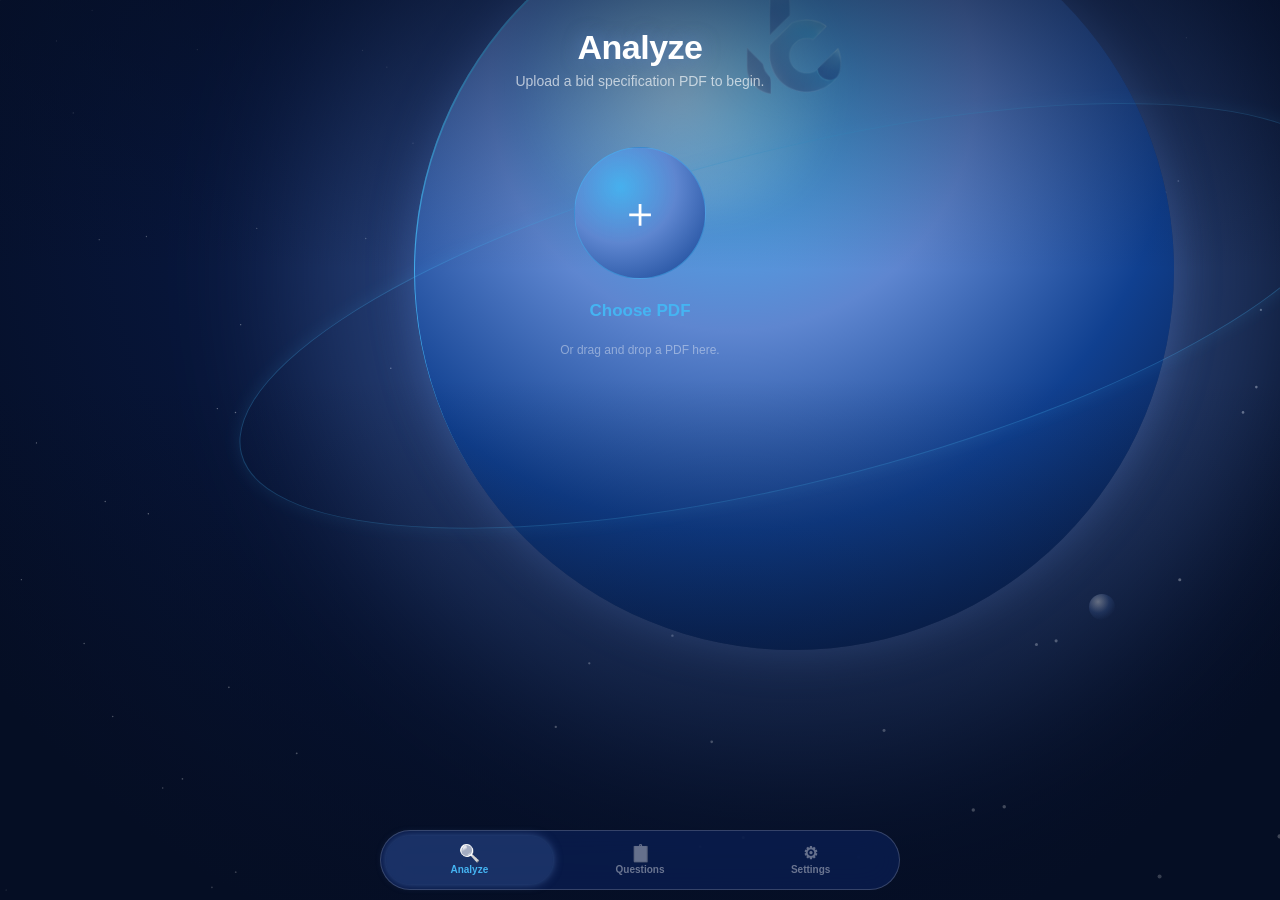
==== commit 9a98d197: "fix(web): transparent brand logos, engraved orb mark, monochrome glyphs, drop dead sheetjs CDN" ====
--- a/index.html
+++ b/index.html
@@ -9,7 +9,6 @@
     <link rel="stylesheet" href="/shared/assets/css/bb-theme.css">
     <link rel="stylesheet" href="/shared/assets/css/bb-orb.css">
     <link rel="stylesheet" href="/shared/assets/css/bb-screens.css">
-    <script src="https://cdn.sheetjs.com/xlsx-0.20.1/package/dist/xlsx.full.min.js"></script>
 </head>
 <body>
     <!-- The suspended planet, behind everything. -->
@@ -17,7 +16,7 @@
         <canvas class="bb-orb-stars"></canvas>
         <div class="bb-orb-halo"></div>
         <div class="bb-orb-planet"></div>
-        <img class="bb-orb-mark" src="/pics/brand/btools-iconlogo-nobg.png" alt="">
+        <img class="bb-orb-mark" src="/pics/brand/btools-iconlogo-transparent.png" alt="">
         <div class="bb-orb-gleam"></div>
         <div class="bb-orb-ring"></div>
         <div class="bb-orb-moon"></div>
--- a/shared/assets/css/bb-theme.css
+++ b/shared/assets/css/bb-theme.css
@@ -116,9 +116,22 @@
 }
 .bb-hub-btn .bb-hub-icon {
   flex: 0 0 44px; height: 44px; border-radius: 50%;
-  display: grid; place-items: center; font-size: 20px;
+  display: grid; place-items: center; font-size: 19px;
   color: var(--bb-glow-ice); background: rgba(16, 64, 144, 0.6);
   border: 1px solid rgba(69, 180, 242, 0.45);
+}
+
+/* Emoji glyphs stand in for SF Symbols. Desaturating them keeps the palette
+   to the brand blues instead of dropping full-colour stickers on the glass. */
+.bb-hub-btn .bb-hub-icon,
+.bb-tab .bb-tab-icon,
+.bb-feed-icon,
+.bb-phase-dot {
+  filter: grayscale(1) brightness(1.75) contrast(.9);
+}
+.bb-tab.bb-active .bb-tab-icon,
+.bb-tab.bb-nudged .bb-tab-icon {
+  filter: grayscale(1) brightness(2.2);
 }
 .bb-hub-btn .bb-hub-text { display: flex; flex-direction: column; gap: 3px; }
 .bb-hub-btn .bb-hub-title { font-size: 16px; font-weight: 600; }
--- a/shared/assets/css/bb-orb.css
+++ b/shared/assets/css/bb-orb.css
@@ -31,12 +31,15 @@
   animation: bb-orb-breathe 3.4s ease-in-out infinite;
 }
 
+/* Engraved into the planet's upper face: small and dim enough that screen
+   content always reads over it (the iOS proportion is phone-width; a desktop
+   viewport needs a smaller mark or it fights the foreground). */
 .bb-orb-mark {
-  width: calc(var(--bb-orb-size) * .34); height: auto;
+  width: calc(var(--bb-orb-size) * .15); height: auto;
   left: var(--bb-orb-x);
-  top: calc(var(--bb-orb-y) - var(--bb-orb-size) * .10);
+  top: calc(var(--bb-orb-y) - var(--bb-orb-size) * .30);
   transform: translate(-50%, -50%);
-  opacity: .88; filter: drop-shadow(0 0 22px rgba(69, 180, 242, .55));
+  opacity: .45; filter: drop-shadow(0 0 18px rgba(69, 180, 242, .45));
   pointer-events: none;
 }
 
--- a/shared/assets/css/bb-screens.css
+++ b/shared/assets/css/bb-screens.css
@@ -50,11 +50,11 @@
 }
 .bb-orb-ring-wrap { position: relative; width: 190px; height: 190px; }
 .bb-orb-ring-wrap svg { width: 100%; height: 100%; transform: rotate(-90deg); }
-.bb-orb-ring-track { fill: none; stroke: var(--bb-glass-stroke); stroke-width: 5; }
+.bb-orb-ring-track { fill: none; stroke: rgba(255, 255, 255, .10); stroke-width: 6; }
 .bb-orb-ring-fill {
-  fill: none; stroke: url(#bb-ring-grad); stroke-width: 5; stroke-linecap: round;
+  fill: none; stroke: url(#bb-ring-grad); stroke-width: 6; stroke-linecap: round;
   transition: stroke-dashoffset .6s ease;
-  filter: drop-shadow(0 0 8px rgba(94, 134, 208, .8));
+  filter: drop-shadow(0 0 10px rgba(69, 180, 242, .95));
 }
 .bb-orb-ring-core {
   position: absolute; inset: 26px; border-radius: 50%;
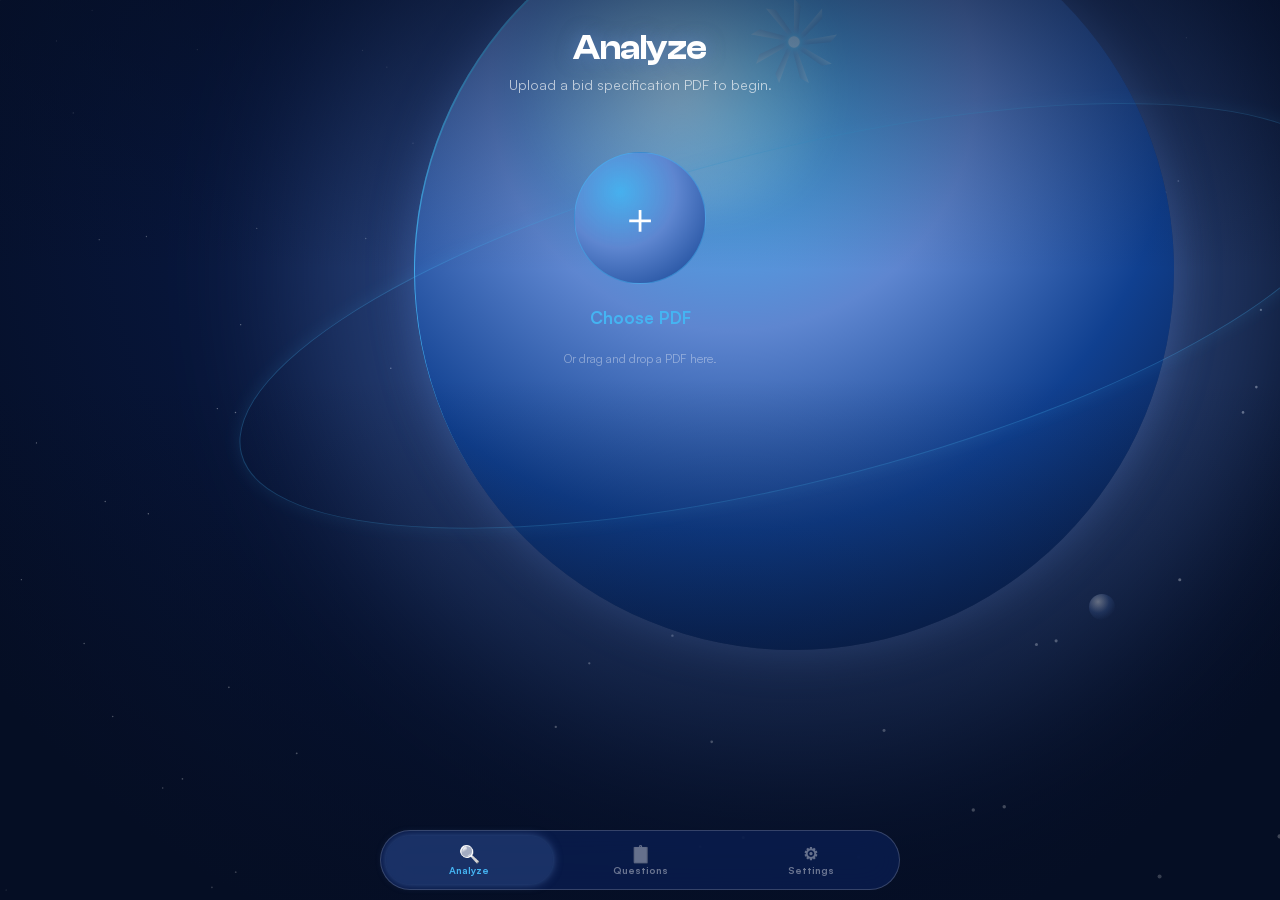
==== commit 8be069d4: "feat(brand): adopt the btools.ai lockup, brand typography and link-preview card Aligns the web app's" ====
--- a/index.html
+++ b/index.html
@@ -5,6 +5,24 @@
     <meta name="viewport" content="width=device-width, initial-scale=1.0, viewport-fit=cover">
     <meta name="color-scheme" content="dark">
     <title>BidBrief - AI Document Analysis</title>
+    <meta name="description" content="BidBrief reads a full engineering or construction document set — and legal, medical, real-estate and diligence documents too — answering questions with every answer cited back to the page.">
+
+    <!-- Same card as /login, so a shared link looks identical whether or not the
+         person sharing it happens to be signed in. Absolute URLs required. -->
+    <meta property="og:type" content="website">
+    <meta property="og:site_name" content="BidBrief">
+    <meta property="og:title" content="BidBrief — read the whole spec before you price it">
+    <meta property="og:description" content="Upload the document set. Ask questions in plain language. Every answer cited back to the page.">
+    <meta property="og:url" content="https://bidbrief.onrender.com/">
+    <meta property="og:image" content="https://bidbrief.onrender.com/pics/og-bidbrief.png">
+    <meta property="og:image:width" content="1200">
+    <meta property="og:image:height" content="630">
+    <meta property="og:image:alt" content="BidBrief — AI document intelligence.">
+    <meta name="twitter:card" content="summary_large_image">
+    <meta name="twitter:title" content="BidBrief — read the whole spec before you price it">
+    <meta name="twitter:description" content="Upload the document set. Ask questions. Get cited answers.">
+    <meta name="twitter:image" content="https://bidbrief.onrender.com/pics/og-bidbrief.png">
+
     <link rel="icon" type="image/png" href="/pics/AILLCfavicon.png">
     <link rel="stylesheet" href="/shared/assets/css/bb-theme.css">
     <link rel="stylesheet" href="/shared/assets/css/bb-orb.css">
@@ -16,7 +34,30 @@
         <canvas class="bb-orb-stars"></canvas>
         <div class="bb-orb-halo"></div>
         <div class="bb-orb-planet"></div>
-        <img class="bb-orb-mark" src="/pics/brand/btools-iconlogo-transparent.png" alt="">
+        <svg class="bb-orb-mark" viewBox="0 0 120 120" aria-hidden="true">
+      <defs>
+        <radialGradient id="bbOrbCore" cx="50%" cy="50%" r="50%">
+          <stop offset="0%" stop-color="#EAF7FF"/><stop offset="45%" stop-color="#45B4F2"/>
+          <stop offset="100%" stop-color="#5E86D0" stop-opacity="0"/>
+        </radialGradient>
+        <linearGradient id="bbOrbBlade" x1="0%" y1="0%" x2="100%" y2="100%">
+          <stop offset="0%" stop-color="#A8D8F5"/><stop offset="100%" stop-color="#1F5FA8"/>
+        </linearGradient>
+      </defs>
+      <g fill="url(#bbOrbBlade)">
+        <path d="M60 60 L60 14 L67 22 L64 58 Z" transform="rotate(0 60 60)"/>
+        <path d="M60 60 L60 14 L67 22 L64 58 Z" transform="rotate(40 60 60)"/>
+        <path d="M60 60 L60 14 L67 22 L64 58 Z" transform="rotate(80 60 60)"/>
+        <path d="M60 60 L60 14 L67 22 L64 58 Z" transform="rotate(120 60 60)"/>
+        <path d="M60 60 L60 14 L67 22 L64 58 Z" transform="rotate(160 60 60)"/>
+        <path d="M60 60 L60 14 L67 22 L64 58 Z" transform="rotate(200 60 60)"/>
+        <path d="M60 60 L60 14 L67 22 L64 58 Z" transform="rotate(240 60 60)"/>
+        <path d="M60 60 L60 14 L67 22 L64 58 Z" transform="rotate(280 60 60)"/>
+        <path d="M60 60 L60 14 L67 22 L64 58 Z" transform="rotate(320 60 60)"/>
+      </g>
+      <circle cx="60" cy="60" r="17" fill="url(#bbOrbCore)"/>
+      <circle cx="60" cy="60" r="6" fill="#EAF7FF"/>
+    </svg>
         <div class="bb-orb-gleam"></div>
         <div class="bb-orb-ring"></div>
         <div class="bb-orb-moon"></div>
--- a/shared/assets/css/bb-theme.css
+++ b/shared/assets/css/bb-theme.css
@@ -1,5 +1,38 @@
 /* BidBrief design system - ported from the iOS app (BBTheme + Components).
    Every colour here is the exact hex used by Sources/DesignSystem/Theme.swift. */
+
+/* ---- Brand typography (self-hosted) ----
+   Clash Display + Satoshi, matched to btools.ai so the product and the parent
+   brand read as one company. Self-hosted rather than pulled from Fontshare's
+   API: that API has been observed returning a "temporarily restricted" stub as
+   a 200 text/css, which silently drops every page to system fonts with no
+   error anywhere. Both faces are ITF Free Font License, which permits this. */
+@font-face {
+  font-family: 'Clash Display';
+  src: url('/shared/assets/fonts/clash-display-500.woff2') format('woff2');
+  font-weight: 500; font-style: normal; font-display: swap;
+}
+@font-face {
+  font-family: 'Clash Display';
+  src: url('/shared/assets/fonts/clash-display-600.woff2') format('woff2');
+  font-weight: 600; font-style: normal; font-display: swap;
+}
+@font-face {
+  font-family: 'Satoshi';
+  src: url('/shared/assets/fonts/satoshi-400.woff2') format('woff2');
+  font-weight: 400; font-style: normal; font-display: swap;
+}
+@font-face {
+  font-family: 'Satoshi';
+  src: url('/shared/assets/fonts/satoshi-500.woff2') format('woff2');
+  font-weight: 500; font-style: normal; font-display: swap;
+}
+@font-face {
+  font-family: 'Satoshi';
+  src: url('/shared/assets/fonts/satoshi-700.woff2') format('woff2');
+  font-weight: 700; font-style: normal; font-display: swap;
+}
+
 :root {
   --bb-space-deep: #050E24;
   --bb-space-navy: #0A1F55;
@@ -17,7 +50,11 @@
   --bb-text-tertiary: rgba(255, 255, 255, 0.40);
   --bb-radius-card: 18px;
   --bb-radius-hub: 20px;
-  --bb-font: -apple-system, BlinkMacSystemFont, 'Segoe UI', Roboto, sans-serif;
+  /* Satoshi for body/UI, Clash Display for the brand lockup and headings.
+     The system stack stays as the fallback, so a failed font load degrades to
+     exactly the previous look rather than to a serif. */
+  --bb-font: 'Satoshi', -apple-system, BlinkMacSystemFont, 'Segoe UI', Roboto, sans-serif;
+  --bb-font-display: 'Clash Display', var(--bb-font);
   color-scheme: dark;
 }
 
--- a/shared/assets/css/bb-orb.css
+++ b/shared/assets/css/bb-orb.css
@@ -34,8 +34,11 @@
 /* Engraved into the planet's upper face: small and dim enough that screen
    content always reads over it (the iOS proportion is phone-width; a desktop
    viewport needs a smaller mark or it fights the foreground). */
+/* Inline SVG now rather than an <img>. `height: auto` is unreliable for inline
+   SVG (it can collapse to 0 or to the viewBox default), so the box is pinned
+   square to the same dimension the width uses. */
 .bb-orb-mark {
-  width: calc(var(--bb-orb-size) * .15); height: auto;
+  width: calc(var(--bb-orb-size) * .15); height: calc(var(--bb-orb-size) * .15);
   left: var(--bb-orb-x);
   top: calc(var(--bb-orb-y) - var(--bb-orb-size) * .30);
   transform: translate(-50%, -50%);
--- a/shared/assets/css/bb-screens.css
+++ b/shared/assets/css/bb-screens.css
@@ -1,3 +1,10 @@
+/* Brand headings use Clash Display (see bb-theme.css). Scoped to headings and
+   the hub titles so body copy and controls stay on Satoshi. */
+.bb-stage-header h1, .bb-stage-header h2, .bb-hub-title {
+  font-family: var(--bb-font-display);
+  font-weight: 600;
+}
+
 /* Screen layout for the BidBrief web app. The app is a centred column over the
    planet field, with the floating tab bar clearing the bottom. */
 
@@ -178,6 +185,83 @@
 .bb-table td.bb-td-strong { color: var(--bb-text-primary); }
 .bb-table .bb-td-pending { color: var(--bb-text-tertiary); font-style: italic; }
 
+/* ---- Results workbook (2.4.0 - the Excel export's sheets, on glass) ---- */
+.bb-workbook { padding: 0; overflow: hidden; }
+.bb-sheet-tabs {
+  display: flex; gap: 2px; overflow-x: auto; padding: 10px 10px 0;
+  border-bottom: 1px solid var(--bb-glass-stroke);
+  scrollbar-width: thin;
+}
+.bb-sheet-tab {
+  flex: 0 0 auto; padding: 9px 14px; border: 1px solid transparent; border-bottom: 0;
+  border-radius: 10px 10px 0 0; background: transparent; cursor: pointer;
+  font-size: 13px; font-weight: 600; color: var(--bb-text-secondary);
+  white-space: nowrap; transition: color .15s ease, background .15s ease;
+}
+.bb-sheet-tab:hover { color: var(--bb-text-primary); background: rgba(255, 255, 255, .05); }
+.bb-sheet-tab.bb-active {
+  color: var(--bb-text-primary);
+  background: rgba(94, 134, 208, .16);
+  border-color: var(--bb-glass-stroke);
+  box-shadow: 0 -6px 18px rgba(94, 134, 208, .18);
+}
+.bb-sheet-body { padding: 16px; }
+.bb-section-band {
+  padding: 9px 12px; margin: 14px 0 10px; border-radius: 10px;
+  background: rgba(16, 64, 144, .55); border: 1px solid rgba(94, 134, 208, .35);
+  font-size: 13px; font-weight: 700; letter-spacing: .3px;
+  color: var(--bb-text-primary);
+}
+.bb-sheet-body .bb-section-band:first-child { margin-top: 0; }
+.bb-kv-table { min-width: 0; }
+.bb-kv-table td:first-child { width: 38%; white-space: nowrap; }
+.bb-table td.bb-td-center { text-align: center; }
+.bb-answer-cell { white-space: pre-wrap; }
+.bb-answer-cell.bb-clamped {
+  display: -webkit-box; -webkit-line-clamp: 3; -webkit-box-orient: vertical;
+  overflow: hidden; cursor: pointer;
+}
+.bb-status-pill {
+  display: inline-block; padding: 2px 9px; border-radius: 999px;
+  font-size: 11px; font-weight: 700; white-space: nowrap;
+}
+.bb-status-mark { font-size: 14px; font-weight: 700; }
+.bb-status-found   { background: rgba(34, 197, 94, .16);  color: #4ADE80; }
+.bb-status-missing { background: rgba(220, 38, 38, .16);  color: #F87171; }
+.bb-status-mark.bb-status-found,
+.bb-status-mark.bb-status-missing { background: transparent; }
+
+/* Visual Intelligence sheet - one card per drawing/map/photo finding. */
+.bb-visual-finding {
+  padding: 12px; border-radius: 12px; margin-bottom: 12px;
+  background: rgba(255, 255, 255, .04); border: 1px solid var(--bb-glass-stroke);
+}
+.bb-visual-extract {
+  margin-top: 8px; padding: 10px; border-radius: 10px; font-size: 12px;
+  font-family: ui-monospace, SFMono-Regular, Menlo, Consolas, monospace;
+  color: var(--bb-text-secondary); white-space: pre-wrap;
+  background: rgba(16, 64, 144, .25); border: 1px solid rgba(94, 134, 208, .3);
+}
+.bb-visual-facts { margin: 8px 0 0 18px; font-size: 13px; color: var(--bb-text-secondary); }
+.bb-visual-facts li { margin-bottom: 3px; }
+.bb-visual-fed {
+  margin-top: 10px; padding-top: 10px;
+  border-top: 1px solid var(--bb-glass-stroke);
+}
+.bb-visual-fed-head {
+  font-size: 12px; font-weight: 700; color: var(--bb-glow-ice);
+  text-transform: uppercase; letter-spacing: .5px;
+}
+
+/* Provenance badge: this answer came from a graphic, not the written text. */
+.bb-vis-badges { display: flex; flex-wrap: wrap; gap: 6px; margin-top: 6px; }
+.bb-vis-badge {
+  display: inline-block; padding: 2px 8px; border-radius: 999px;
+  font-size: 11px; font-weight: 700; white-space: nowrap; cursor: help;
+  background: rgba(69, 180, 242, .16); color: var(--bb-glow-ice);
+  border: 1px solid rgba(69, 180, 242, .38);
+}
+
 /* ---- Question hub ---- */
 .bb-qrow { display: flex; align-items: center; gap: 12px; padding: 10px 0; }
 .bb-qrow + .bb-qrow { border-top: 1px solid var(--bb-glass-stroke); }
@@ -201,6 +285,65 @@
 .bb-pf-grid .bb-pf-value { color: var(--bb-text-primary); }
 @media (max-width: 640px) { .bb-pf-grid { grid-template-columns: 1fr; } }
 
+/* ---- Free Beta Testing admin ---- */
+.bb-beta-hint { margin-top: 12px; font-size: 12px; line-height: 1.6; color: var(--bb-text-tertiary); }
+.bb-beta-card { display: flex; flex-direction: column; gap: 10px; }
+.bb-beta-head { display: flex; align-items: flex-start; justify-content: space-between; gap: 12px; }
+.bb-beta-name { font-size: 15px; font-weight: 600; }
+.bb-beta-meta { font-size: 11.5px; color: var(--bb-text-tertiary); line-height: 1.6; }
+.bb-beta-quota { font-size: 13px; color: var(--bb-text-secondary); }
+.bb-beta-quota-full { color: var(--bb-warn); }
+
+.bb-meter {
+  height: 6px; border-radius: 999px; overflow: hidden;
+  background: var(--bb-glass-strong);
+}
+.bb-meter-fill {
+  display: block; height: 100%; border-radius: 999px;
+  background: linear-gradient(90deg, var(--bb-periwinkle), var(--bb-glow-ice));
+  transition: width .3s ease;
+}
+.bb-meter-full .bb-meter-fill { background: var(--bb-warn); }
+
+.bb-chip {
+  flex: none; padding: 3px 9px; border-radius: 999px;
+  font-size: 10.5px; font-weight: 700; letter-spacing: .04em; text-transform: uppercase;
+  border: 1px solid var(--bb-glass-stroke); color: var(--bb-text-tertiary);
+}
+.bb-chip-live { color: var(--bb-glow-ice); border-color: rgba(69, 180, 242, .45); }
+.bb-chip-ok   { color: var(--bb-success); border-color: rgba(34, 197, 94, .40); }
+.bb-chip-warn { color: var(--bb-warn); border-color: rgba(255, 152, 0, .45); }
+
+.bb-beta-sessions { display: flex; flex-direction: column; gap: 8px; }
+.bb-beta-session {
+  display: flex; flex-direction: column; gap: 6px;
+  padding: 10px 12px; border-radius: 12px;
+  background: var(--bb-glass-fill); border: 1px solid var(--bb-glass-stroke);
+}
+.bb-beta-session-main { display: flex; align-items: center; justify-content: space-between; gap: 10px; }
+.bb-beta-session-file { font-size: 13px; font-weight: 500; overflow-wrap: anywhere; }
+.bb-beta-session-actions { display: flex; gap: 8px; }
+.bb-beta-session-actions .bb-btn-ghost { padding: 6px 12px; font-size: 12px; }
+
+.bb-beta-actions { display: flex; gap: 8px; flex-wrap: wrap; }
+.bb-beta-actions .bb-btn-ghost { padding: 8px 14px; font-size: 13px; }
+
+.bb-beta-answers { display: flex; flex-direction: column; gap: 14px; margin-top: 14px; }
+.bb-beta-answer {
+  padding-top: 12px; border-top: 1px solid var(--bb-glass-stroke);
+  display: flex; flex-direction: column; gap: 5px;
+}
+.bb-beta-question { font-size: 13.5px; font-weight: 600; }
+.bb-beta-summary {
+  padding: 8px 10px; border-radius: 10px; font-size: 12.5px; line-height: 1.55;
+  background: rgba(69, 180, 242, .10); border: 1px solid rgba(69, 180, 242, .22);
+  color: var(--bb-text-secondary);
+}
+
+@media (max-width: 640px) {
+  .bb-beta-actions .bb-btn-ghost { flex: 1; }
+}
+
 /* ---- Sticky bottom action (Save Question Set) ---- */
 .bb-bottom-action {
   position: sticky; bottom: 96px; z-index: 60;
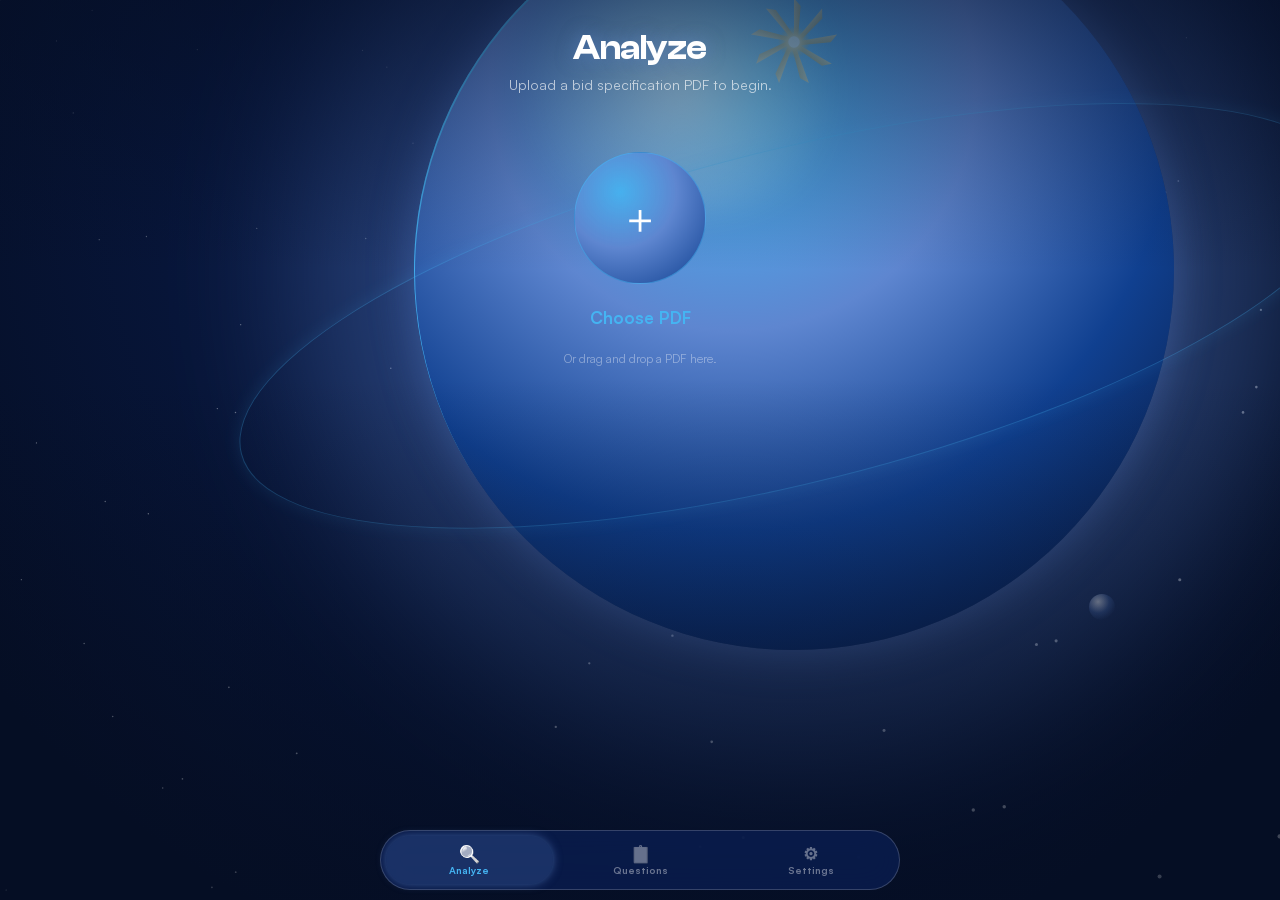
==== commit d4f650ed: "fix(brand): parent mark back to brass, footer leads with AI Business Tools Follow-up to 8be069d. bto" ====
--- a/index.html
+++ b/index.html
@@ -37,11 +37,11 @@
         <svg class="bb-orb-mark" viewBox="0 0 120 120" aria-hidden="true">
       <defs>
         <radialGradient id="bbOrbCore" cx="50%" cy="50%" r="50%">
-          <stop offset="0%" stop-color="#EAF7FF"/><stop offset="45%" stop-color="#45B4F2"/>
-          <stop offset="100%" stop-color="#5E86D0" stop-opacity="0"/>
+          <stop offset="0%" stop-color="#fff6df"/><stop offset="45%" stop-color="#ecc766"/>
+          <stop offset="100%" stop-color="#c9a227" stop-opacity="0"/>
         </radialGradient>
         <linearGradient id="bbOrbBlade" x1="0%" y1="0%" x2="100%" y2="100%">
-          <stop offset="0%" stop-color="#A8D8F5"/><stop offset="100%" stop-color="#1F5FA8"/>
+          <stop offset="0%" stop-color="#f2d789"/><stop offset="100%" stop-color="#a3801e"/>
         </linearGradient>
       </defs>
       <g fill="url(#bbOrbBlade)">
@@ -56,7 +56,7 @@
         <path d="M60 60 L60 14 L67 22 L64 58 Z" transform="rotate(320 60 60)"/>
       </g>
       <circle cx="60" cy="60" r="17" fill="url(#bbOrbCore)"/>
-      <circle cx="60" cy="60" r="6" fill="#EAF7FF"/>
+      <circle cx="60" cy="60" r="6" fill="#fff6df"/>
     </svg>
         <div class="bb-orb-gleam"></div>
         <div class="bb-orb-ring"></div>
--- a/shared/assets/css/bb-theme.css
+++ b/shared/assets/css/bb-theme.css
@@ -53,6 +53,10 @@
   /* Satoshi for body/UI, Clash Display for the brand lockup and headings.
      The system stack stays as the fallback, so a failed font load degrades to
      exactly the previous look rather than to a serif. */
+  /* The btools.ai parent mark keeps its own brass accent on top of the blue
+     product UI — a parent logo carries its own colour, the way an imprint does.
+     Only the lockup uses this; nothing else in the app should. */
+  --bb-parent-accent: #ECC766;
   --bb-font: 'Satoshi', -apple-system, BlinkMacSystemFont, 'Segoe UI', Roboto, sans-serif;
   --bb-font-display: 'Clash Display', var(--bb-font);
   color-scheme: dark;
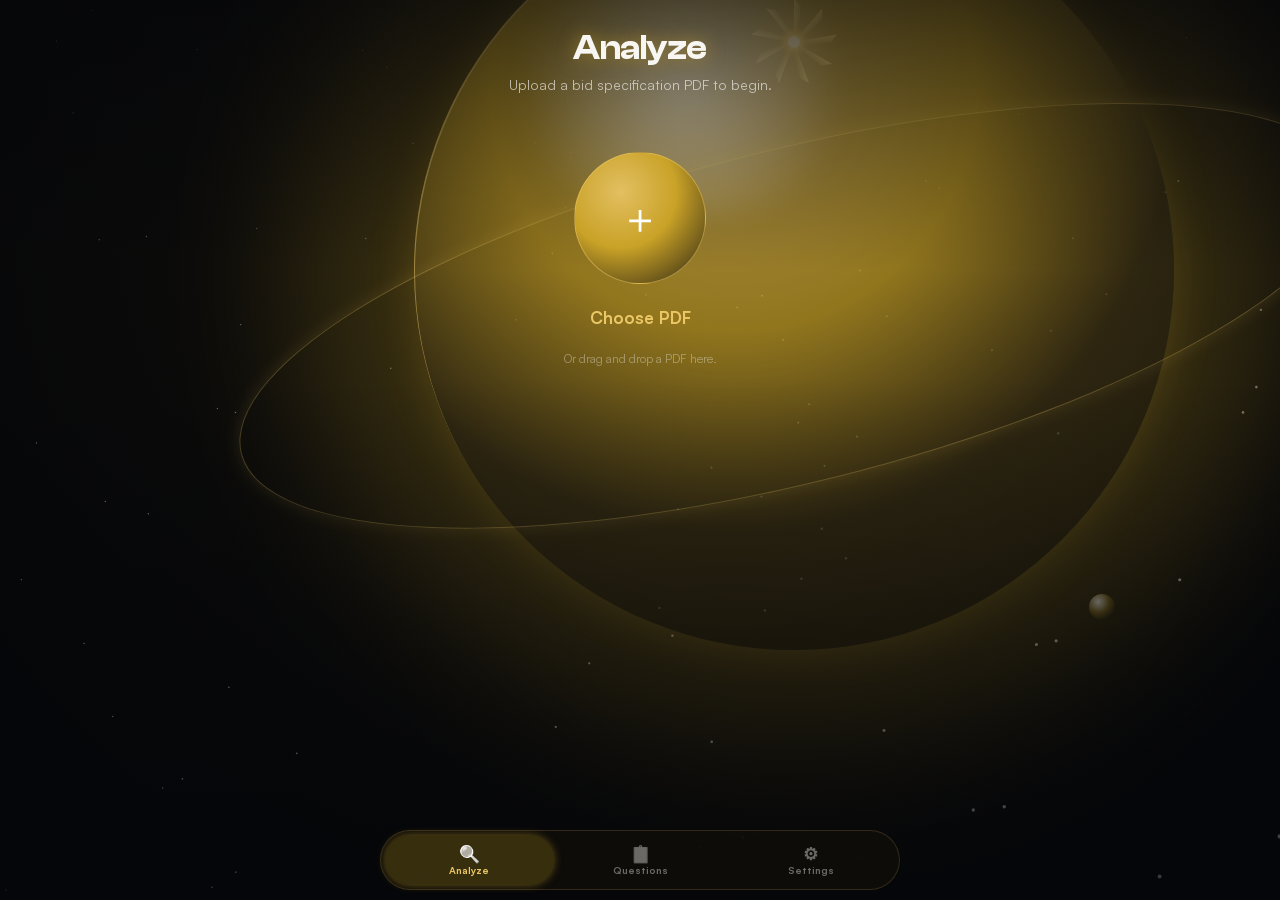
==== commit 62c43540: "feat(brand): the tab icon is the btools.ai aperture Every page still shipped AILLCfavicon.png while " ====
--- a/index.html
+++ b/index.html
@@ -23,7 +23,13 @@
     <meta name="twitter:description" content="Upload the document set. Ask questions. Get cited answers.">
     <meta name="twitter:image" content="https://bidbrief.onrender.com/pics/og-bidbrief.png">
 
-    <link rel="icon" type="image/png" href="/pics/AILLCfavicon.png">
+    <!-- The btools.ai aperture. SVG first (crisp at any density, recolours
+         nothing at render time); the PNGs are the fallback for browsers that
+         still ignore image/svg+xml favicons. -->
+    <link rel="icon" type="image/svg+xml" href="/pics/brand/btools-aperture.svg">
+    <link rel="icon" type="image/png" sizes="32x32" href="/pics/brand/btools-aperture-32.png">
+    <link rel="icon" type="image/png" sizes="16x16" href="/pics/brand/btools-aperture-16.png">
+    <link rel="apple-touch-icon" href="/pics/brand/btools-aperture-180.png">
     <link rel="stylesheet" href="/shared/assets/css/bb-theme.css">
     <link rel="stylesheet" href="/shared/assets/css/bb-orb.css">
     <link rel="stylesheet" href="/shared/assets/css/bb-screens.css">
--- a/shared/assets/css/bb-theme.css
+++ b/shared/assets/css/bb-theme.css
@@ -1,5 +1,13 @@
-/* BidBrief design system - ported from the iOS app (BBTheme + Components).
-   Every colour here is the exact hex used by Sources/DesignSystem/Theme.swift. */
+/* BidBrief design system - structure ported from the iOS app.
+
+   COLOUR PARITY WITH iOS IS INTENTIONALLY BROKEN as of 2026-08-11. The web
+   app now uses the btools.ai brass/gold palette so the product matches the
+   parent brand; Sources/DesignSystem/Theme.swift is still ice-blue. Re-theme
+   iOS to match, or expect web and iOS BidBrief to look like different apps.
+
+   The gold values below are the mapping already specified in
+   BIDBRIEF_DESIGN_SYSTEM_HANDOFF.md §2 - same roles, same relative luminance
+   steps, only the hue moves. */
 
 /* ---- Brand typography (self-hosted) ----
    Clash Display + Satoshi, matched to btools.ai so the product and the parent
@@ -34,28 +42,32 @@
 }
 
 :root {
-  --bb-space-deep: #050E24;
-  --bb-space-navy: #0A1F55;
-  --bb-brand-navy: #104090;
-  --bb-periwinkle: #5E86D0;
-  --bb-glow-ice: #45B4F2;
+  --bb-space-deep: #050609;
+  --bb-space-navy: #12100A;
+  --bb-brand-navy: #2A2312;
+  --bb-periwinkle: #C9A227;
+  --bb-glow-ice: #ECC766;
   --bb-success: #22C55E;
-  --bb-warn: #FF9800;
+  --bb-warn: #FF7A18;   /* pushed oranger: #FF9800 was too close to the gold accent */
   --bb-danger: #DC2626;
-  --bb-glass-fill: rgba(255, 255, 255, 0.08);
-  --bb-glass-strong: rgba(255, 255, 255, 0.14);
-  --bb-glass-stroke: rgba(255, 255, 255, 0.18);
-  --bb-text-primary: #FFFFFF;
-  --bb-text-secondary: rgba(255, 255, 255, 0.65);
-  --bb-text-tertiary: rgba(255, 255, 255, 0.40);
+  /* ~25% weaker than the blue set: white glass over near-black reads
+     brighter than the same fill over navy, and at 0.08 cards go milky. */
+  --bb-glass-fill: rgba(255, 255, 255, 0.06);
+  --bb-glass-strong: rgba(255, 255, 255, 0.11);
+  /* The stroke carries the gold. A white hairline on near-black reads as a
+     grey outline; gold at low alpha keeps the "lit edge" quality. */
+  --bb-glass-stroke: rgba(236, 199, 102, 0.16);
+  --bb-text-primary: #F7F6F2;   /* warm off-white, not pure white */
+  --bb-text-secondary: rgba(247, 246, 242, 0.65);
+  --bb-text-tertiary: rgba(247, 246, 242, 0.40);
   --bb-radius-card: 18px;
   --bb-radius-hub: 20px;
   /* Satoshi for body/UI, Clash Display for the brand lockup and headings.
      The system stack stays as the fallback, so a failed font load degrades to
      exactly the previous look rather than to a serif. */
-  /* The btools.ai parent mark keeps its own brass accent on top of the blue
-     product UI — a parent logo carries its own colour, the way an imprint does.
-     Only the lockup uses this; nothing else in the app should. */
+  /* The btools.ai parent mark. Now the same hue as the accent because the whole
+     app is gold, but kept as its own token: it is the PARENT's colour, and it
+     should not follow if this app is ever re-themed again. */
   --bb-parent-accent: #ECC766;
   --bb-font: 'Satoshi', -apple-system, BlinkMacSystemFont, 'Segoe UI', Roboto, sans-serif;
   --bb-font-display: 'Clash Display', var(--bb-font);
@@ -80,13 +92,13 @@
   padding: 16px;
   border-radius: var(--bb-radius-card);
   background:
-    linear-gradient(rgba(16, 64, 144, 0.18), rgba(16, 64, 144, 0.18)),
+    linear-gradient(rgba(42, 35, 18, 0.18), rgba(42, 35, 18, 0.18)),
     rgba(255, 255, 255, 0.06);
   backdrop-filter: blur(18px) saturate(140%);
   -webkit-backdrop-filter: blur(18px) saturate(140%);
   border: 1px solid var(--bb-glass-stroke);
-  box-shadow: 0 10px 16px rgba(5, 14, 36, 0.60),
-              0 4px 24px rgba(94, 134, 208, 0.18);
+  box-shadow: 0 10px 16px rgba(5, 6, 9, 0.60),
+              0 4px 24px rgba(201, 162, 39, 0.18);
   position: relative;
 }
 /* The lit top edge, as a gradient border overlay (border-image kills radii). */
@@ -94,7 +106,7 @@
   content: ''; position: absolute; inset: 0; pointer-events: none;
   border-radius: inherit; padding: 1px;
   background: linear-gradient(135deg,
-      rgba(255, 255, 255, 0.35), rgba(255, 255, 255, 0.06), rgba(94, 134, 208, 0.30));
+      rgba(255, 255, 255, 0.35), rgba(255, 255, 255, 0.06), rgba(201, 162, 39, 0.30));
   -webkit-mask: linear-gradient(#000 0 0) content-box, linear-gradient(#000 0 0);
   -webkit-mask-composite: xor; mask-composite: exclude;
 }
@@ -115,12 +127,18 @@
   display: flex; align-items: center; justify-content: center; gap: 8px;
   width: 100%; padding: 14px 22px; border: 1px solid rgba(255, 255, 255, 0.55);
   border-radius: 999px; cursor: pointer;
-  font: 600 16px/1.2 var(--bb-font); color: #fff;
-  background: linear-gradient(135deg, rgba(69, 180, 242, 0.9), var(--bb-periwinkle), var(--bb-brand-navy));
-  box-shadow: 0 6px 18px rgba(94, 134, 208, 0.6);
+  /* Dark text on a light-gold gradient, not white on a light-to-dark one.
+     The blue original ran ice -> periwinkle -> navy and carried white text
+     fine, but the same gradient in gold starts far too luminous: white on
+     #ECC766 is about 1.7:1, which fails legibility outright. Keeping the whole
+     ramp in the light golds and flipping the text dark gives ~11:1 and matches
+     btools.ai's own primary button. */
+  font: 600 16px/1.2 var(--bb-font); color: #1A1405;
+  background: linear-gradient(135deg, #F5DFA0, var(--bb-glow-ice) 45%, var(--bb-periwinkle));
+  box-shadow: 0 6px 18px rgba(201, 162, 39, 0.45);
   transition: transform .12s ease, box-shadow .2s ease, opacity .2s ease;
 }
-.bb-btn-glow:hover:not(:disabled) { box-shadow: 0 8px 30px rgba(94, 134, 208, 0.8); }
+.bb-btn-glow:hover:not(:disabled) { box-shadow: 0 8px 30px rgba(201, 162, 39, 0.8); }
 .bb-btn-glow:active:not(:disabled) { transform: scale(.97); }
 .bb-btn-glow:disabled { opacity: .5; cursor: not-allowed; }
 .bb-btn-glow.bb-pulses:not(:disabled) { animation: bb-breathe 2.2s ease-in-out infinite; }
@@ -130,7 +148,7 @@
   padding: 11px 18px; border-radius: 999px; cursor: pointer;
   font: 500 14px/1.2 var(--bb-font);
   color: var(--bb-glow-ice); background: var(--bb-glass-fill);
-  border: 1px solid rgba(69, 180, 242, 0.35);
+  border: 1px solid rgba(236, 199, 102, 0.35);
   transition: transform .12s ease, background .2s ease;
 }
 .bb-btn-ghost:hover:not(:disabled) { background: var(--bb-glass-strong); }
@@ -146,20 +164,20 @@
   display: flex; align-items: center; gap: 16px; width: 100%; text-align: left;
   padding: 18px; border-radius: var(--bb-radius-hub); cursor: pointer;
   background:
-    linear-gradient(rgba(16, 64, 144, 0.22), rgba(16, 64, 144, 0.22)),
+    linear-gradient(rgba(42, 35, 18, 0.22), rgba(42, 35, 18, 0.22)),
     rgba(255, 255, 255, 0.06);
   backdrop-filter: blur(18px);
   -webkit-backdrop-filter: blur(18px);
-  border: 1px solid rgba(69, 180, 242, 0.45);
-  box-shadow: 0 9px 14px rgba(5, 14, 36, 0.6);
+  border: 1px solid rgba(236, 199, 102, 0.45);
+  box-shadow: 0 9px 14px rgba(5, 6, 9, 0.6);
   color: var(--bb-text-primary);
   animation: bb-breathe 2.2s ease-in-out infinite;
 }
 .bb-hub-btn .bb-hub-icon {
   flex: 0 0 44px; height: 44px; border-radius: 50%;
   display: grid; place-items: center; font-size: 19px;
-  color: var(--bb-glow-ice); background: rgba(16, 64, 144, 0.6);
-  border: 1px solid rgba(69, 180, 242, 0.45);
+  color: var(--bb-glow-ice); background: rgba(42, 35, 18, 0.6);
+  border: 1px solid rgba(236, 199, 102, 0.45);
 }
 
 /* Emoji glyphs stand in for SF Symbols. Desaturating them keeps the palette
@@ -178,13 +196,13 @@
 .bb-hub-btn .bb-hub-title { font-size: 16px; font-weight: 600; }
 .bb-hub-btn .bb-hub-sub { font-size: 12px; color: var(--bb-text-secondary); }
 .bb-hub-btn .bb-hub-chevron { margin-left: auto; color: var(--bb-text-tertiary); font-size: 20px; }
-.bb-hub-btn.bb-primary { transform: scale(1.04); box-shadow: 0 0 22px rgba(69, 180, 242, 0.55); }
+.bb-hub-btn.bb-primary { transform: scale(1.04); box-shadow: 0 0 22px rgba(236, 199, 102, 0.55); }
 
 /* ---- Stage chrome ---- */
 .bb-stage-header { text-align: center; animation: bb-rise .6s ease-out both; }
 .bb-stage-header h1 {
   font-size: 34px; font-weight: 700; letter-spacing: -0.5px;
-  text-shadow: 0 0 18px rgba(94, 134, 208, 0.55);
+  text-shadow: 0 0 18px rgba(201, 162, 39, 0.55);
 }
 .bb-stage-header p {
   margin: 6px auto 0; font-size: 14px; color: var(--bb-text-secondary); max-width: 46ch;
@@ -217,8 +235,8 @@
   transition: background .2s ease, color .2s ease;
 }
 .bb-segmented button.bb-active {
-  background: rgba(94, 134, 208, .35); color: #fff;
-  box-shadow: 0 0 10px rgba(94, 134, 208, .45);
+  background: rgba(201, 162, 39, .35); color: #fff;
+  box-shadow: 0 0 10px rgba(201, 162, 39, .45);
 }
 
 /* ---- Toggle (iOS switch) ---- */
@@ -258,7 +276,7 @@
 .bb-tabbar {
   position: fixed; left: 50%; transform: translateX(-50%); bottom: 10px;
   z-index: 2500; display: flex; gap: 4px; padding: 5px;
-  border-radius: 999px; background: rgba(10, 31, 85, 0.72);
+  border-radius: 999px; background: rgba(18, 16, 10, 0.72);
   border: 1px solid var(--bb-glass-stroke);
   backdrop-filter: blur(18px); -webkit-backdrop-filter: blur(18px);
   width: min(520px, calc(100% - 48px));
@@ -272,8 +290,8 @@
 }
 .bb-tab .bb-tab-icon { font-size: 17px; line-height: 1; }
 .bb-tab.bb-active {
-  color: var(--bb-glow-ice); background: rgba(94, 134, 208, 0.22);
-  box-shadow: 0 0 10px rgba(94, 134, 208, 0.55);
+  color: var(--bb-glow-ice); background: rgba(201, 162, 39, 0.22);
+  box-shadow: 0 0 10px rgba(201, 162, 39, 0.55);
 }
 .bb-tab.bb-nudged { color: var(--bb-glow-ice); }
 .bb-next-chip {
@@ -286,15 +304,15 @@
 .bb-modal {
   position: fixed; inset: 0; z-index: 3200; display: none;
   align-items: center; justify-content: center; padding: 20px;
-  background: rgba(5, 14, 36, .78); backdrop-filter: blur(6px);
+  background: rgba(5, 6, 9, .78); backdrop-filter: blur(6px);
 }
 .bb-modal.bb-open { display: flex; }
 .bb-modal-card {
   width: min(880px, 100%); max-height: 86vh; display: flex; flex-direction: column;
   border-radius: var(--bb-radius-card); overflow: hidden;
-  background: linear-gradient(rgba(16, 64, 144, .28), rgba(16, 64, 144, .28)), rgba(10, 31, 85, .92);
+  background: linear-gradient(rgba(42, 35, 18, .28), rgba(42, 35, 18, .28)), rgba(18, 16, 10, .92);
   border: 1px solid var(--bb-glass-stroke);
-  box-shadow: 0 24px 60px rgba(5, 14, 36, .8);
+  box-shadow: 0 24px 60px rgba(5, 6, 9, .8);
   animation: bb-fade-scale .25s ease-out both;
 }
 .bb-modal-head {
@@ -310,14 +328,14 @@
 
 /* ---- Animations ---- */
 @keyframes bb-breathe {
-  0%, 100% { transform: scale(1);     box-shadow: 0 0 14px rgba(94, 134, 208, .30); }
-  50%      { transform: scale(1.035); box-shadow: 0 0 30px rgba(94, 134, 208, .75); }
+  0%, 100% { transform: scale(1);     box-shadow: 0 0 14px rgba(201, 162, 39, .30); }
+  50%      { transform: scale(1.035); box-shadow: 0 0 30px rgba(201, 162, 39, .75); }
 }
 @keyframes bb-throb {
   0%, 100% { transform: scale(1);    opacity: .86;
-             box-shadow: 0 0 8px rgba(69, 180, 242, .35); }
+             box-shadow: 0 0 8px rgba(236, 199, 102, .35); }
   50%      { transform: scale(1.09); opacity: 1;
-             box-shadow: 0 0 22px rgba(69, 180, 242, .95), 0 0 40px rgba(69, 180, 242, .5); }
+             box-shadow: 0 0 22px rgba(236, 199, 102, .95), 0 0 40px rgba(236, 199, 102, .5); }
 }
 @keyframes bb-rise { from { opacity: 0; transform: translateY(8px); } to { opacity: 1; transform: none; } }
 @keyframes bb-fade-scale { from { opacity: 0; transform: scale(.94); } to { opacity: 1; transform: none; } }
--- a/shared/assets/css/bb-orb.css
+++ b/shared/assets/css/bb-orb.css
@@ -16,7 +16,9 @@
   width: calc(var(--bb-orb-size) * 1.3); height: calc(var(--bb-orb-size) * 1.3);
   left: var(--bb-orb-x); top: var(--bb-orb-y); transform: translate(-50%, -50%);
   border-radius: 50%; background: var(--bb-periwinkle);
-  filter: blur(70px); opacity: .33;
+  /* Gold reads far brighter than the navy this was tuned against, so the same
+     opacity washes out any glass sitting over it. Dimmed for the gold theme. */
+  filter: blur(70px); opacity: .22;
   animation: bb-orb-breathe 3.4s ease-in-out infinite;
 }
 
@@ -25,9 +27,13 @@
   left: var(--bb-orb-x); top: var(--bb-orb-y); transform: translate(-50%, -50%);
   border-radius: 50%;
   background: radial-gradient(circle at calc(34% - var(--bb-drift) * 8%) 26%,
-    var(--bb-glow-ice) 4%, var(--bb-periwinkle) 34%, var(--bb-brand-navy) 62%, #050C24 100%);
-  box-shadow: 0 0 45px rgba(94, 134, 208, .45),
-              inset 2px 2px 0 -1px rgba(69, 180, 242, .9);
+    var(--bb-glow-ice) 4%, var(--bb-periwinkle) 34%, var(--bb-brand-navy) 62%, #0B0904 100%);
+  box-shadow: 0 0 45px rgba(201, 162, 39, .35),
+              inset 2px 2px 0 -1px rgba(236, 199, 102, .9);
+  /* Same reason as the halo: the planet is a light SOURCE, not the subject.
+     At full strength the login card floats on a bright field and its labels
+     lose contrast. */
+  opacity: .62;
   animation: bb-orb-breathe 3.4s ease-in-out infinite;
 }
 
@@ -42,7 +48,7 @@
   left: var(--bb-orb-x);
   top: calc(var(--bb-orb-y) - var(--bb-orb-size) * .30);
   transform: translate(-50%, -50%);
-  opacity: .45; filter: drop-shadow(0 0 18px rgba(69, 180, 242, .45));
+  opacity: .45; filter: drop-shadow(0 0 18px rgba(236, 199, 102, .45));
   pointer-events: none;
 }
 
@@ -61,25 +67,25 @@
   top: calc(var(--bb-orb-y) + var(--bb-orb-size) * .06);
   transform: translate(-50%, -50%) rotate(-14deg);
   border-radius: 50%; opacity: .75;
-  border: 1.6px solid rgba(69, 180, 242, .40);
-  box-shadow: 0 0 18px rgba(69, 180, 242, .18);
+  border: 1.6px solid rgba(236, 199, 102, .40);
+  box-shadow: 0 0 18px rgba(236, 199, 102, .18);
 }
 
 .bb-orb-moon {
   width: 26px; height: 26px; border-radius: 50%; opacity: .85;
   left: calc(86% + var(--bb-drift) * 12px); top: 66vh;
   background: radial-gradient(circle at 35% 30%,
-    rgba(255,255,255,.6) 0%, rgba(94,134,208,.3) 45%, transparent 75%);
+    rgba(255,255,255,.6) 0%, rgba(201, 162, 39,.3) 45%, transparent 75%);
 }
 
 /* Legibility scrims: gentle at the top (titles), stronger at the bottom. */
 .bb-orb-scrim-top {
   inset: 0 0 auto 0; height: 30vh; width: 100%;
-  background: linear-gradient(to bottom, rgba(5,14,36,.55), transparent);
+  background: linear-gradient(to bottom, rgba(5, 6, 9,.62), transparent);
 }
 .bb-orb-scrim-bottom {
   inset: auto 0 0 0; height: 58vh; width: 100%;
-  background: linear-gradient(to bottom, transparent, rgba(5,14,36,.72));
+  background: linear-gradient(to bottom, transparent, rgba(5, 6, 9,.72));
 }
 
 @keyframes bb-orb-breathe {
--- a/shared/assets/css/bb-screens.css
+++ b/shared/assets/css/bb-screens.css
@@ -31,9 +31,9 @@
 .bb-upload-orb {
   width: 132px; height: 132px; border-radius: 50%; cursor: pointer;
   display: grid; place-items: center; font-size: 42px; color: #fff;
-  border: 1px solid rgba(69, 180, 242, .5);
+  border: 1px solid rgba(236, 199, 102, .5);
   background: radial-gradient(circle at 35% 30%,
-    rgba(69, 180, 242, .9) 0%, var(--bb-periwinkle) 45%, var(--bb-brand-navy) 100%);
+    rgba(236, 199, 102, .9) 0%, var(--bb-periwinkle) 45%, var(--bb-brand-navy) 100%);
   animation: bb-breathe 2.2s ease-in-out infinite;
 }
 .bb-upload-orb.bb-dragover { outline: 2px dashed var(--bb-glow-ice); outline-offset: 8px; }
@@ -61,22 +61,22 @@
 .bb-orb-ring-fill {
   fill: none; stroke: url(#bb-ring-grad); stroke-width: 6; stroke-linecap: round;
   transition: stroke-dashoffset .6s ease;
-  filter: drop-shadow(0 0 10px rgba(69, 180, 242, .95));
+  filter: drop-shadow(0 0 10px rgba(236, 199, 102, .95));
 }
 .bb-orb-ring-core {
   position: absolute; inset: 26px; border-radius: 50%;
   background: radial-gradient(circle at 35% 30%,
-    rgba(69, 180, 242, .9) 0%, var(--bb-periwinkle) 45%, var(--bb-brand-navy) 100%);
+    rgba(236, 199, 102, .9) 0%, var(--bb-periwinkle) 45%, var(--bb-brand-navy) 100%);
   animation: bb-breathe 2.6s ease-in-out infinite;
 }
 .bb-orb-ring-pct {
   position: absolute; inset: 0; display: grid; place-items: center;
   font: 700 22px/1 var(--bb-font); color: #fff;
-  font-variant-numeric: tabular-nums; text-shadow: 0 2px 8px rgba(5,14,36,.7);
+  font-variant-numeric: tabular-nums; text-shadow: 0 2px 8px rgba(5, 6, 9,.7);
 }
 .bb-progress-title {
   font-size: 22px; font-weight: 700; margin-top: 16px;
-  text-shadow: 0 0 14px rgba(94, 134, 208, .55);
+  text-shadow: 0 0 14px rgba(201, 162, 39, .55);
 }
 .bb-progress-detail { font-size: 14px; color: var(--bb-text-secondary); text-align: center; max-width: 46ch; }
 .bb-progress-elapsed { font-size: 12px; color: var(--bb-text-tertiary); font-variant-numeric: tabular-nums; }
@@ -93,7 +93,7 @@
   color: var(--bb-glow-ice); border-color: var(--bb-periwinkle);
 }
 .bb-phase-step.bb-current .bb-phase-dot {
-  background: rgba(94, 134, 208, .35);
+  background: rgba(201, 162, 39, .35);
   animation: bb-breathe 2.2s ease-in-out infinite;
 }
 .bb-phase-label { font-size: 9px; font-weight: 600; color: var(--bb-text-tertiary); }
@@ -111,7 +111,7 @@
 }
 .bb-feed-icon {
   flex: 0 0 26px; height: 26px; border-radius: 50%; display: grid; place-items: center;
-  background: rgba(16, 64, 144, .55); color: var(--bb-glow-ice); font-size: 12px;
+  background: rgba(42, 35, 18, .55); color: var(--bb-glow-ice); font-size: 12px;
 }
 .bb-feed-text { flex: 1; font-size: 14px; }
 .bb-feed-time { font-size: 11px; color: var(--bb-text-tertiary); font-variant-numeric: tabular-nums; }
@@ -138,7 +138,7 @@
 .bb-list-row + .bb-list-row { border-top: 1px solid var(--bb-glass-stroke); }
 .bb-list-title { font-size: 14px; font-weight: 600; }
 .bb-list-sub { font-size: 12px; color: var(--bb-text-secondary); }
-.bb-list-why { font-size: 12px; font-style: italic; color: rgba(69, 180, 242, .85); }
+.bb-list-why { font-size: 12px; font-style: italic; color: rgba(236, 199, 102, .85); }
 .bb-list-chevron { margin-left: auto; color: var(--bb-text-tertiary); }
 
 .bb-question { display: flex; flex-direction: column; gap: 6px; }
@@ -152,7 +152,7 @@
 /* L6.5 AnswerSummarizer output - between the answer and the page citations. */
 .bb-answer-summary {
   padding: 10px; border-radius: 10px;
-  background: rgba(94, 134, 208, .12); border: 1px solid rgba(94, 134, 208, .35);
+  background: rgba(201, 162, 39, .12); border: 1px solid rgba(201, 162, 39, .35);
 }
 .bb-answer-summary-label {
   font-size: 11px; font-weight: 700; color: var(--bb-glow-ice);
@@ -172,7 +172,7 @@
 .bb-table { width: 100%; border-collapse: collapse; font-size: 13px; min-width: 640px; }
 .bb-table th {
   position: sticky; top: 0; z-index: 1; text-align: left; padding: 10px 12px;
-  background: rgba(16, 64, 144, .85); color: #fff; font-weight: 600;
+  background: rgba(42, 35, 18, .85); color: #fff; font-weight: 600;
   border-bottom: 1px solid var(--bb-glass-stroke);
   backdrop-filter: blur(8px);
 }
@@ -201,14 +201,14 @@
 .bb-sheet-tab:hover { color: var(--bb-text-primary); background: rgba(255, 255, 255, .05); }
 .bb-sheet-tab.bb-active {
   color: var(--bb-text-primary);
-  background: rgba(94, 134, 208, .16);
+  background: rgba(201, 162, 39, .16);
   border-color: var(--bb-glass-stroke);
-  box-shadow: 0 -6px 18px rgba(94, 134, 208, .18);
+  box-shadow: 0 -6px 18px rgba(201, 162, 39, .18);
 }
 .bb-sheet-body { padding: 16px; }
 .bb-section-band {
   padding: 9px 12px; margin: 14px 0 10px; border-radius: 10px;
-  background: rgba(16, 64, 144, .55); border: 1px solid rgba(94, 134, 208, .35);
+  background: rgba(42, 35, 18, .55); border: 1px solid rgba(201, 162, 39, .35);
   font-size: 13px; font-weight: 700; letter-spacing: .3px;
   color: var(--bb-text-primary);
 }
@@ -240,7 +240,7 @@
   margin-top: 8px; padding: 10px; border-radius: 10px; font-size: 12px;
   font-family: ui-monospace, SFMono-Regular, Menlo, Consolas, monospace;
   color: var(--bb-text-secondary); white-space: pre-wrap;
-  background: rgba(16, 64, 144, .25); border: 1px solid rgba(94, 134, 208, .3);
+  background: rgba(42, 35, 18, .25); border: 1px solid rgba(201, 162, 39, .3);
 }
 .bb-visual-facts { margin: 8px 0 0 18px; font-size: 13px; color: var(--bb-text-secondary); }
 .bb-visual-facts li { margin-bottom: 3px; }
@@ -258,8 +258,8 @@
 .bb-vis-badge {
   display: inline-block; padding: 2px 8px; border-radius: 999px;
   font-size: 11px; font-weight: 700; white-space: nowrap; cursor: help;
-  background: rgba(69, 180, 242, .16); color: var(--bb-glow-ice);
-  border: 1px solid rgba(69, 180, 242, .38);
+  background: rgba(236, 199, 102, .16); color: var(--bb-glow-ice);
+  border: 1px solid rgba(236, 199, 102, .38);
 }
 
 /* ---- Question hub ---- */
@@ -310,7 +310,7 @@
   font-size: 10.5px; font-weight: 700; letter-spacing: .04em; text-transform: uppercase;
   border: 1px solid var(--bb-glass-stroke); color: var(--bb-text-tertiary);
 }
-.bb-chip-live { color: var(--bb-glow-ice); border-color: rgba(69, 180, 242, .45); }
+.bb-chip-live { color: var(--bb-glow-ice); border-color: rgba(236, 199, 102, .45); }
 .bb-chip-ok   { color: var(--bb-success); border-color: rgba(34, 197, 94, .40); }
 .bb-chip-warn { color: var(--bb-warn); border-color: rgba(255, 152, 0, .45); }
 
@@ -336,7 +336,7 @@
 .bb-beta-question { font-size: 13.5px; font-weight: 600; }
 .bb-beta-summary {
   padding: 8px 10px; border-radius: 10px; font-size: 12.5px; line-height: 1.55;
-  background: rgba(69, 180, 242, .10); border: 1px solid rgba(69, 180, 242, .22);
+  background: rgba(236, 199, 102, .10); border: 1px solid rgba(236, 199, 102, .22);
   color: var(--bb-text-secondary);
 }
 
